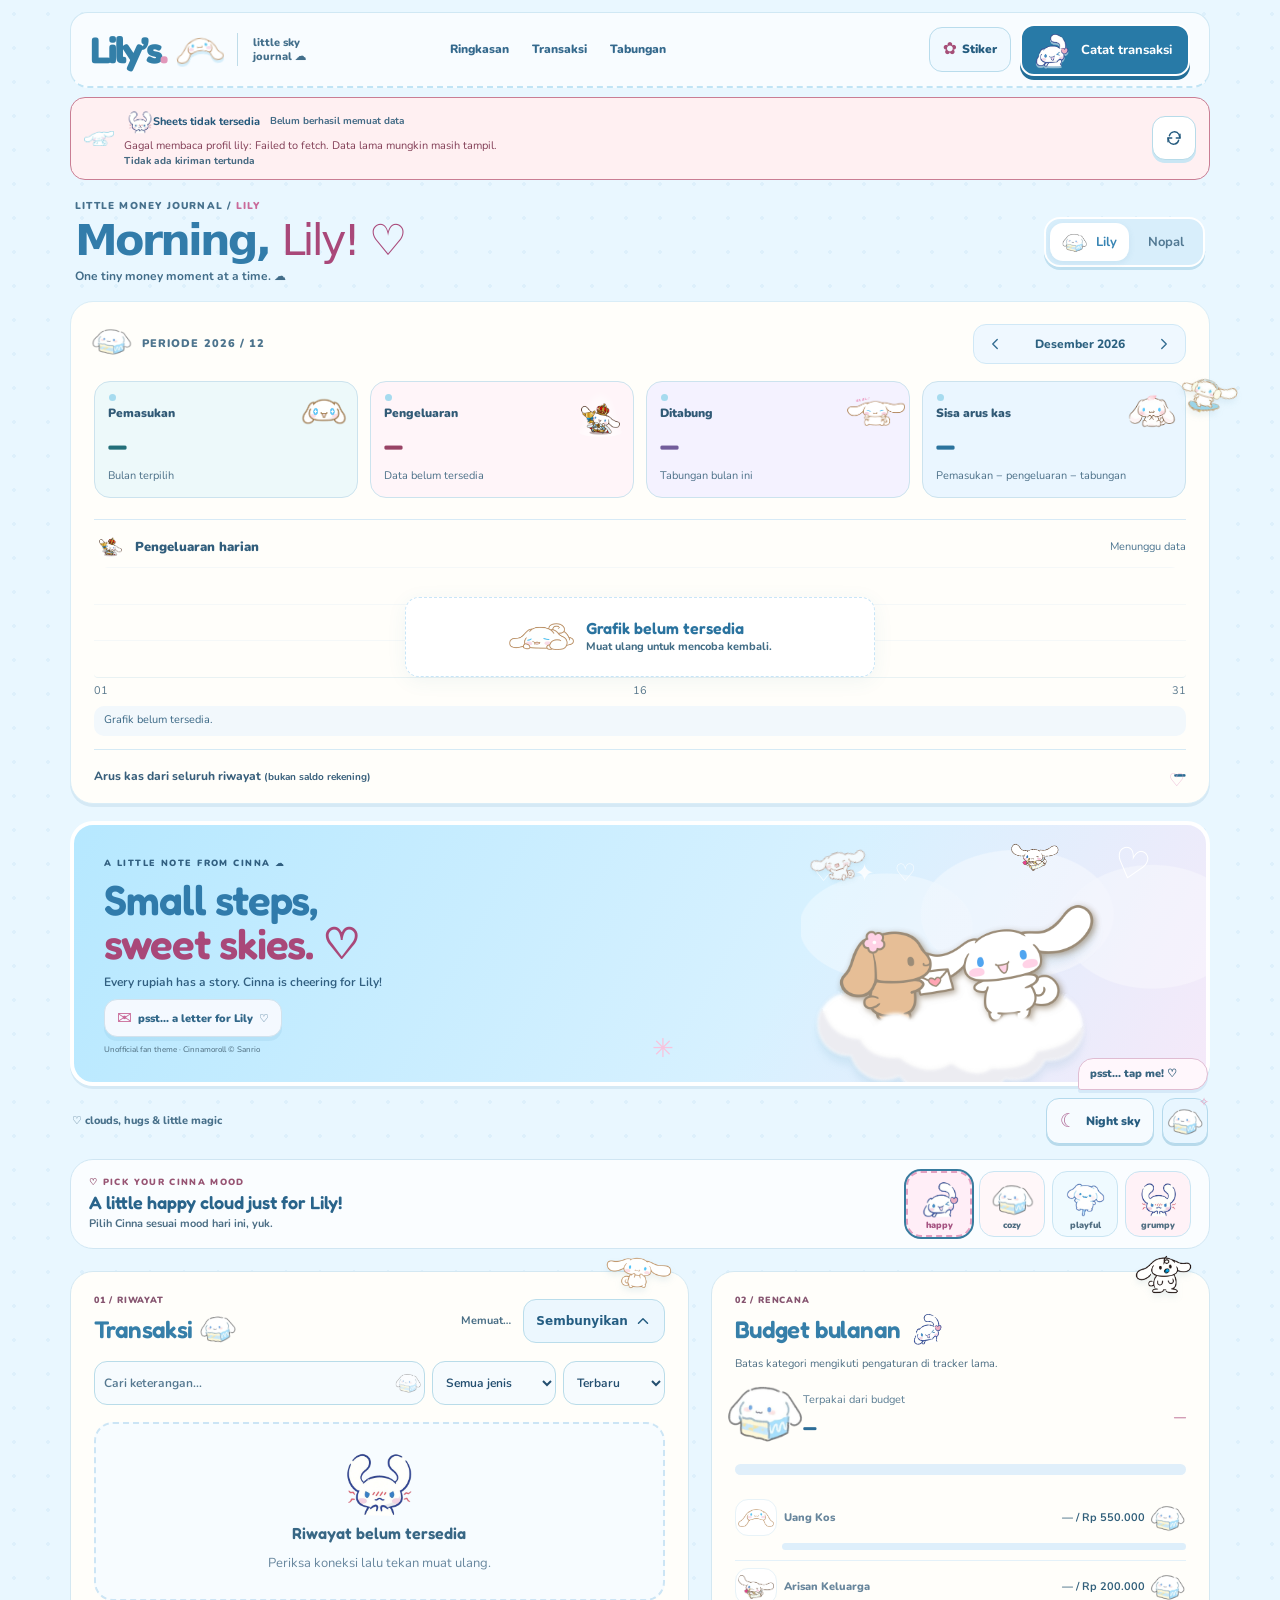
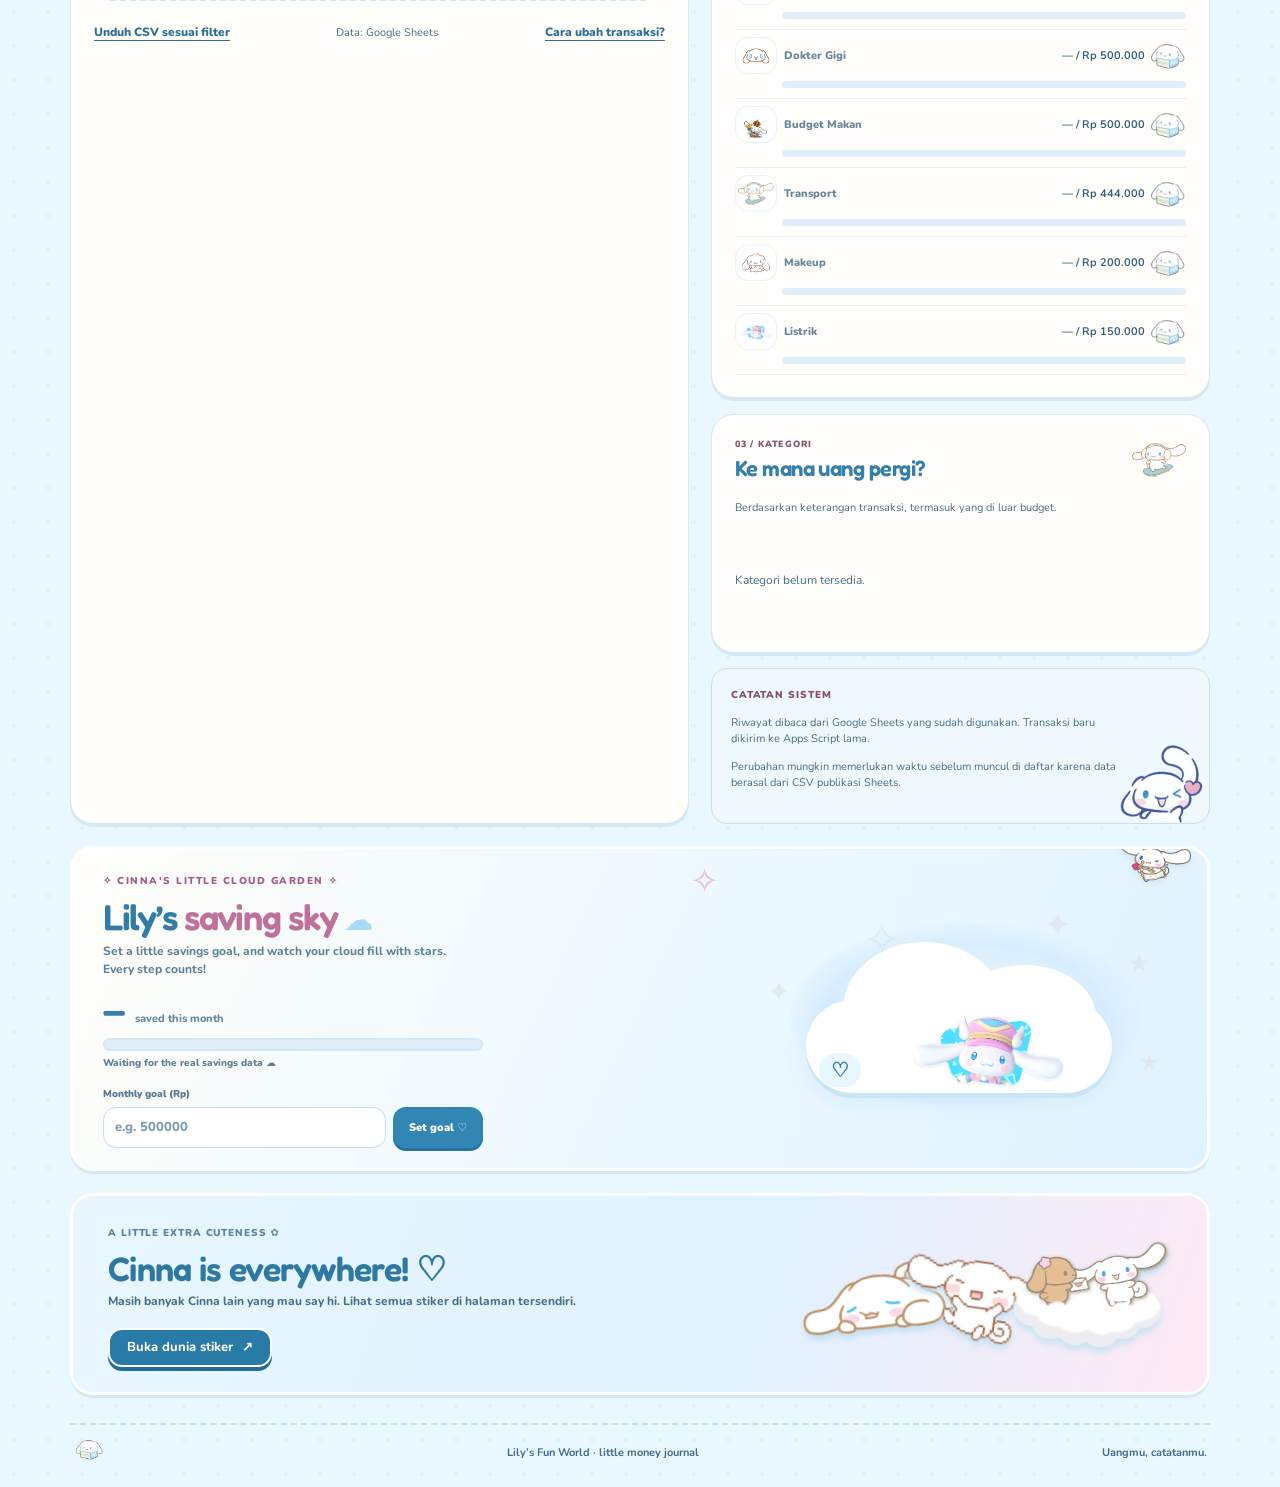
==== index.html @ 2614420a "UPD NOPAL" ====
<!DOCTYPE html>

<html lang="id">
<head>
<meta charset="utf-8"/>
<meta name="viewport" content="width=device-width, initial-scale=1, viewport-fit=cover, interactive-widget=resizes-content">
<meta content="#d7efff" name="theme-color"/>
<meta content="Lily’s Fun World: jurnal uang yang manis, rapi, dan ditemani Cinnamoroll." name="description"/>
<title>Lily’s Fun World ☁ | Money journal</title>
<link href="https://fonts.googleapis.com" rel="preconnect"/>
<link crossorigin="" href="https://fonts.gstatic.com" rel="preconnect"/>
<link href="https://fonts.googleapis.com/css2?family=Fredoka:wght@400;500;600;700&amp;family=Nunito:wght@400;500;600;700;800;900&amp;display=swap" rel="stylesheet"/>
<link href="assets/stickers/hello.webp" id="app-favicon" rel="icon" type="image/webp"/>
<link href="style.css" rel="stylesheet"/><link href="redesign.css" rel="stylesheet"/><link href="polish.css" rel="stylesheet"/><link href="finishing.css" rel="stylesheet"/>
<link rel="stylesheet" href="compact-sheet.css">
<link rel="manifest" href="manifest.webmanifest">
<link rel="apple-touch-icon" sizes="180x180" href="icons/cinna-apple-180.png">
<link rel="stylesheet" href="nopal-midnight.css">
<script defer src="script.js"></script>
<script defer src="experience.js"></script>
<script defer src="nopal-midnight.js"></script>
</head>
<body data-profile="lily">
<a class="skip" href="#main">Lewati ke konten</a>
<div class="shell">
<header class="topbar">
<div aria-label="Lily’s little sky journal" class="brand"><span class="brand-wordmark">Lily’s<span class="brand-dot">.</span></span><img alt="" aria-hidden="true" class="brand-sticker lily-only" height="50" src="assets/stickers/cinna-smile.webp" width="50"/><span class="brand-description">little sky<br/>journal ☁</span></div><nav aria-label="Bagian jurnal" class="desktop-nav"><a href="#main">Ringkasan</a><a href="#history-section">Transaksi</a><a href="#savings-section">Tabungan</a></nav>
<div class="topbar-actions"><a aria-label="Buka dunia stiker" class="sticker-nav lily-extra" href="stickers.html"><span aria-hidden="true">✿</span><span>Stiker</span></a>


<button aria-label="Tambah transaksi baru" class="action primary desktop-add cinna-desktop-add" id="new-entry-top" type="button"><img class="entry-cta-sticker lily-only" alt="" aria-hidden="true" height="48" width="52" src="assets/stickers/cheer.webp"/><svg aria-hidden="true" viewbox="0 0 24 24"><path d="M12 5v14M5 12h14"></path></svg><span>Catat transaksi</span></button>
</div>
</header><div aria-live="polite" class="sync-detail" id="sync-detail" role="status"><img alt="" aria-hidden="true" class="lily-only" height="33" src="assets/stickers/cinna-blue-hug.webp" width="33"/><div class="sync-main"><div class="sync-head"><div aria-label="Status sinkronisasi Google Sheets" aria-live="polite" class="sync-status" id="sync-status" role="status" title="Status Google Sheets untuk profil aktif"><span class="sync-dot"></span><img alt="" aria-hidden="true" class="lily-only sync-puppy" height="30" src="assets/stickers/bouncy.webp" width="35"/><span id="sync-label">Memuat data</span></div><span id="sync-last">Belum diperbarui</span></div><span id="sync-detail-text">Memuat sumber Google Sheets…</span><span id="sync-pending">Tidak ada kiriman tertunda</span></div><button class="pending-review" hidden="" id="pending-review" title="Tandai kiriman yang sudah kamu cek sendiri" type="button">Sudah dicek</button><button aria-label="Perbarui data Google Sheets" class="icon-btn" id="refresh-btn" title="Perbarui data dari Google Sheets" type="button">
<svg aria-hidden="true" viewbox="0 0 24 24"><path d="M20 7v5h-5M4 17v-5h5"></path><path d="M5.8 9A7 7 0 0 1 18.5 7L20 12M4 12l1.5 5A7 7 0 0 0 18.2 15"></path></svg>
</button></div>
<main id="main">
<div class="intro">
<div>
<div class="eyebrow" id="intro-eyebrow">BUKU KEUANGAN / <span id="person-heading">LILY</span></div>
<h1 id="intro-title">Hello, <em>Lily!</em></h1>
<p class="intro-desc" id="intro-description">A little cloud for every money moment.</p>
</div>
<div aria-label="Pilih profil keuangan" class="profile-switch" role="group">
<button aria-pressed="true" class="profile active" data-profile="lily" type="button"><img alt="" height="28" src="assets/stickers/hello.webp" width="39"/><span>Lily</span></button>
<button aria-pressed="false" class="profile" data-profile="nopal" type="button">Nopal</button>
</div>
</div><section aria-label="Ringkasan bulanan" class="overview"><img alt="" aria-hidden="true" class="decor-cinna lily-only" decoding="async" height="88" loading="lazy" src="assets/stickers/cinna-skateboard.webp" width="88"/>
<div class="overview-header">
<div class="label"><img alt="" aria-hidden="true" class="lily-only period-sticker" height="34" src="assets/stickers/hello.webp" width="41"/> PERIODE <span id="period-code"></span></div>
<div aria-label="Pilih bulan" class="months" role="group">
<button aria-label="Bulan sebelumnya" id="prev-month" type="button"><svg viewbox="0 0 24 24"><path d="m15 18-6-6 6-6"></path></svg></button>
<span id="month-label">November 2026</span>
<button aria-label="Bulan berikutnya" id="next-month" type="button"><svg viewbox="0 0 24 24"><path d="m9 18 6-6-6-6"></path></svg></button>
</div>
</div>
<div class="headline-grid">
<div class="metric-card metric-income"><img alt="" aria-hidden="true" class="metric-art lily-only" height="72" src="assets/stickers/cinna-giggle.webp" width="72"/><span class="metric-label">Pemasukan</span><strong class="metric-amount positive" id="monthly-income">—</strong><span class="metric-sub">Bulan terpilih</span></div>
<div class="metric-card metric-expense"><img alt="" aria-hidden="true" class="metric-art lily-only" height="72" src="assets/stickers/cinna-royal.webp" width="72"/><span class="metric-label">Pengeluaran</span><strong class="metric-amount" id="total-expenses">—</strong><span class="metric-sub" id="expense-count">Memuat data…</span></div>
<div class="metric-card metric-savings"><img alt="" aria-hidden="true" class="metric-art lily-only" height="72" src="assets/stickers/cinna-tiny-hug.webp" width="72"/><span class="metric-label">Ditabung</span><strong class="metric-amount savings" id="monthly-savings">—</strong><span class="metric-sub">Tabungan bulan ini</span></div>
<div class="metric-card metric-cash"><img alt="" aria-hidden="true" class="metric-art lily-only" height="72" src="assets/stickers/cinna-shy.webp" width="72"/><span class="metric-label">Sisa arus kas</span><strong class="metric-amount" id="monthly-net">—</strong><span class="metric-sub">Pemasukan − pengeluaran − tabungan</span></div>
</div>
<div class="chart-head"><span><img alt="" aria-hidden="true" class="lily-only inline-puppy" height="30" src="assets/stickers/cinna-royal.webp" width="37"/>Pengeluaran harian</span><span id="chart-caption">Memuat pengeluaran…</span></div>
<div aria-label="Grafik pengeluaran harian. Gunakan panah kiri dan kanan untuk membaca setiap hari." class="chart-wrap" id="chart" role="group" tabindex="0"></div><div class="chart-empty" hidden="" id="chart-empty"><img alt="" loading="lazy" src="assets/stickers/cinna-snooze.webp"/><div><strong>Belum ada pengeluaran ☁</strong><span>Grafik akan muncul setelah ada pengeluaran di bulan ini.</span></div></div>
<div class="chart-foot"><span id="chart-first">01</span><span id="chart-middle">15</span><span id="chart-last">30</span></div><p aria-live="polite" class="chart-selected" id="chart-selected">Ketuk batang atau gunakan tombol panah untuk melihat nominal per hari.</p><div class="overview-bottom"><span>Arus kas dari seluruh riwayat <small>(bukan saldo rekening)</small></span><strong id="overall-net">—</strong></div>
</section>
<section aria-label="Tema langit Cinnamoroll untuk Lily" class="lily-banner"><img alt="" aria-hidden="true" class="banner-corner-art" height="70" loading="lazy" src="assets/stickers/cinna-cupid.webp" width="70"/>
<div class="lily-banner-copy">
<span class="lily-banner-kicker">A LITTLE NOTE FROM CINNA ☁</span>
<h2>Small steps,<br/><em>sweet skies. ♡</em></h2>
<p>Every rupiah has a story. Cinna is cheering for Lily!</p>
<button aria-haspopup="dialog" class="cinna-mail" id="open-letter" type="button"><span aria-hidden="true">✉</span> psst… a letter for Lily <span aria-hidden="true">♡</span></button>
<span class="lily-art-credit">Unofficial fan theme · Cinnamoroll © Sanrio</span>
</div>
<span aria-hidden="true" class="hero-heart hero-heart-one">♡</span>
<span aria-hidden="true" class="hero-heart hero-heart-two">✳</span>
<img alt="" aria-hidden="true" class="hero-cheer" height="120" src="assets/stickers/cinna-pixel.webp" width="120"/>
<img alt="Ilustrasi Cinnamoroll, anak anjing putih bertelinga panjang dengan mata biru dan pipi merah muda" class="lily-banner-art" height="265" src="assets/stickers/cinna-cloud-friends.webp" width="380"/>
</section>
<div aria-label="Langit Lily" class="lily-extra sky-toolbar">
<span>♡ clouds, hugs &amp; little magic</span>

<div class="magic-tools"><button aria-label="Ganti ke langit malam" aria-pressed="false" class="sky-toggle" id="sky-toggle" type="button"><span aria-hidden="true" id="sky-icon">☾</span><span id="sky-label">Night sky</span></button><div class="lily-companion" id="lily-companion"><div class="companion-menu" hidden="" id="companion-menu"><span class="companion-menu-title">Cinna’s tiny magic ♡</span><button id="companion-add" type="button">✎ Catat transaksi ♡</button><button id="companion-hug" type="button">♡ A little hug</button><button id="companion-letter" type="button">✉ Dear Lily...</button><button id="companion-sky" type="button">☾ Ganti langit</button><a href="stickers.html">✿ Dunia stiker</a></div>
<div aria-live="polite" class="companion-bubble" id="companion-bubble" role="status">psst… tap me! ♡</div>
<button aria-controls="companion-menu" aria-expanded="false" aria-label="Buka menu Cinna" class="companion-button" id="companion-button" type="button"><img alt="" aria-hidden="true" height="98" id="companion-image" src="assets/stickers/hello.webp" width="98"/><span aria-hidden="true" class="companion-sparkle">✧</span></button>
</div></div></div>
<section aria-label="Pilih suasana Cinnamoroll" class="lily-extra mood-board">
<div class="mood-copy">
<span class="mood-small">♡ PICK YOUR CINNA MOOD</span>
<strong id="mood-message">A little happy cloud just for Lily!</strong>
<span id="mood-subline">Pilih Cinna sesuai mood hari ini, yuk.</span>
</div>
<div aria-label="Pilih mood hari ini" class="mood-choices" role="group">
<button aria-pressed="true" class="mood-choice is-selected" data-mood="happy" title="Happy" type="button"><img alt="Cinna happy" height="76" src="assets/stickers/cheer.webp" width="76"/><span>happy</span></button>
<button aria-pressed="false" class="mood-choice" data-mood="cozy" title="Cozy" type="button"><img alt="Cinna cozy" height="76" src="assets/stickers/hello.webp" width="76"/><span>cozy</span></button>
<button aria-pressed="false" class="mood-choice" data-mood="bouncy" title="Playful" type="button"><img alt="Cinna playful" height="76" src="assets/stickers/bouncy.webp" width="76"/><span>playful</span></button>
<button aria-pressed="false" class="mood-choice" data-mood="grumpy" title="Grumpy" type="button"><img alt="Cinna grumpy" height="76" src="assets/stickers/grumpy.webp" width="76"/><span>grumpy</span></button>
</div>
</section>
<div class="content-grid">
<section aria-labelledby="history-title" class="activity" id="history-section"><img alt="" aria-hidden="true" class="decor-cinna lily-only" decoding="async" height="88" loading="lazy" src="assets/stickers/cinna-bashful.webp" width="88"/>
<div class="section-top history-heading">
<div><div class="eyebrow">01 / RIWAYAT</div><h2 id="history-title">Transaksi <img alt="" aria-hidden="true" class="lily-only heading-puppy" height="44" src="assets/stickers/hello.webp" width="54"/></h2></div>
<div class="history-actions"><span class="section-hint" id="transaction-total"></span><button aria-controls="history-content" aria-expanded="true" aria-label="Sembunyikan riwayat transaksi" class="history-toggle" id="history-toggle" type="button"><span id="history-toggle-label">Sembunyikan</span><svg aria-hidden="true" height="16" viewbox="0 0 24 24" width="16"><path d="m6 15 6-6 6 6"></path></svg></button></div>
</div>
<div class="history-content" id="history-content">
<div class="filters">
<label><span class="sr">Cari transaksi</span><input autocomplete="off" id="search" placeholder="Cari keterangan..." type="search"/></label>
<label><span class="sr">Jenis transaksi</span><select id="type-filter"><option value="all">Semua jenis</option><option value="Pengeluaran">Pengeluaran</option><option value="Pemasukan">Pemasukan</option><option value="Tabungan">Tabungan</option></select></label>
<label><span class="sr">Urutan transaksi</span><select id="sort-filter"><option value="newest">Terbaru</option><option value="oldest">Terlama</option><option value="largest">Nominal terbesar</option></select></label></div>
<div aria-busy="true" aria-live="polite" class="history" id="history"><div class="blank">Memuat riwayat transaksi…</div></div>
<div class="section-footer"><button class="underlined" id="export-btn" type="button">Unduh CSV sesuai filter</button><span>Data: Google Sheets</span><button class="underlined edit-help" id="edit-help" type="button">Cara ubah transaksi?</button></div>
</div>
</section>
<aside class="right-column">
<section aria-labelledby="budget-title" class="budget-section" id="budget-section"><img alt="" aria-hidden="true" class="decor-cinna lily-only" decoding="async" height="88" loading="lazy" src="assets/stickers/cinna-classic.webp" width="88"/>
<div class="section-top"><div><div class="eyebrow">02 / RENCANA</div><h2 id="budget-title">Budget bulanan <img alt="" aria-hidden="true" class="lily-only heading-puppy" height="44" src="assets/stickers/cheer.webp" width="54"/></h2></div></div>
<p class="quiet">Batas kategori mengikuti pengaturan di tracker lama.</p>
<div class="budget-total"><img alt="" aria-hidden="true" class="lily-only budget-mood" height="68" id="budget-mood" src="assets/stickers/hello.webp" width="79"/><div><span>Terpakai dari budget</span><strong id="budget-used">Rp 0</strong></div><span id="budget-pct">0%</span></div>
<div class="progress"><span id="budget-progress"></span></div>
<div class="budget-list" id="budgets"></div>
</section><section aria-labelledby="category-title" class="category-section"><div class="section-top"><div><div class="eyebrow">03 / KATEGORI</div><h2 id="category-title">Ke mana uang pergi?</h2></div><img alt="" aria-hidden="true" class="section-cinna lily-only" height="64" src="assets/stickers/cinna-skateboard.webp" width="64"/></div><p class="quiet">Berdasarkan keterangan transaksi, termasuk yang di luar budget.</p><div aria-live="polite" class="category-list" id="categories"></div></section>
<section class="note-panel"><img alt="" aria-hidden="true" class="lily-only note-puppy" height="70" src="assets/stickers/cheer.webp" width="86"/>
<div class="eyebrow">CATATAN SISTEM</div>
<p>Riwayat dibaca dari Google Sheets yang sudah digunakan. Transaksi baru dikirim ke Apps Script lama.</p>
<p id="connection-note">Perubahan mungkin memerlukan waktu sebelum muncul di daftar karena data berasal dari CSV publikasi Sheets.</p>
</section>
</aside>
</div><section aria-labelledby="dream-heading" class="lily-extra dream-garden" id="savings-section"><img alt="" aria-hidden="true" class="decor-cinna lily-only" decoding="async" height="88" loading="lazy" src="assets/stickers/cinna-cupid.webp" width="88"/>
<div class="dream-info">
<span class="dream-kicker">✧ CINNA'S LITTLE CLOUD GARDEN ✧</span>
<h2 id="dream-heading">Lily’s <em>saving sky</em> <span aria-hidden="true">☁</span></h2>
<p class="dream-description">Set a little savings goal, and watch your cloud fill with stars. Every step counts!</p>
<div class="dream-amount-row"><strong id="dream-current">Rp 0</strong><span>saved this month</span></div>
<div aria-label="Kemajuan target tabungan bulanan" aria-valuemax="100" aria-valuemin="0" aria-valuenow="0" class="dream-progress" id="dream-progress" role="progressbar"><span id="dream-progress-fill"></span></div>
<div class="dream-progress-note" id="dream-status">Pick a goal to start growing your sky ♡</div>
<form class="dream-goal-form" id="dream-form">
<label for="dream-goal">Monthly goal (Rp)</label>
<div class="dream-form-controls"><input id="dream-goal" inputmode="numeric" min="1" placeholder="e.g. 500000" required="" step="1" type="number"/><button type="submit">Set goal <span aria-hidden="true">♡</span></button></div>
</form>
</div>
<div aria-label="Five stars bloom as your monthly savings approach the goal" class="dream-art" id="dream-art" role="img">
<span aria-hidden="true" class="garden-star star-1">✦</span><span aria-hidden="true" class="garden-star star-2">✧</span><span aria-hidden="true" class="garden-star star-3">★</span><span aria-hidden="true" class="garden-star star-4">✦</span><span aria-hidden="true" class="garden-star star-5">★</span>
<span aria-hidden="true" class="garden-halo"></span>
<div aria-hidden="true" class="garden-cloud">☁</div>
<img alt="" aria-hidden="true" class="garden-cinna" height="142" src="assets/stickers/cinna-colorful.webp" width="160"/>
<span class="garden-percent" id="dream-percent">♡</span>
</div>
</section>
<section aria-labelledby="sticker-preview-title" class="sticker-preview lily-extra"><div><span class="eyebrow">A LITTLE EXTRA CUTENESS ✿</span><h2 id="sticker-preview-title">Cinna is everywhere! ♡</h2><p>Masih banyak Cinna lain yang mau say hi. Lihat semua stiker di halaman tersendiri.</p><a class="action primary preview-link" href="stickers.html">Buka dunia stiker <span aria-hidden="true">↗</span></a></div><div aria-hidden="true" class="preview-art"><img alt="" height="130" loading="lazy" src="assets/stickers/cinna-snooze.webp" width="130"/><img alt="" height="125" loading="lazy" src="assets/stickers/cinna-pixel.webp" width="125"/><img alt="" height="140" loading="lazy" src="assets/stickers/cinna-cloud-friends.webp" width="140"/></div></section></main>
<footer><span id="theme-footer">Lily’s Fun World · a little money journal</span><span>Uangmu, catatanmu.</span></footer>
</div>

<dialog aria-labelledby="entry-title" id="entry-dialog">
<form class="dialog-body" id="entry-form">
<div class="dialog-header"><img alt="" aria-hidden="true" class="lily-only dialog-puppy" height="72" src="assets/stickers/hello.webp" width="87"/><div><div class="eyebrow">TRANSAKSI BARU</div><h2 id="entry-title">Catat uangmu</h2></div><button aria-label="Tutup" class="icon-btn" id="close-dialog" type="button"><svg viewbox="0 0 24 24"><path d="M18 6 6 18M6 6l12 12"></path></svg></button></div>
<label class="form-field"><span>Jenis</span><select id="entry-type" name="type" required=""><option value="Pengeluaran">Pengeluaran</option><option value="Pemasukan">Pemasukan</option><option value="Tabungan">Tabungan</option></select></label>
<label class="form-field"><span>Nominal (Rp)</span><div class="amount-control"><b>Rp</b><input id="entry-amount" inputmode="numeric" min="1" name="amount" placeholder="0" required="" step="1" type="number"/></div></label>
<div aria-label="Ide cepat untuk keterangan" class="lily-extra note-ideas"><span>Little shortcuts <span aria-hidden="true">✿</span></span><div aria-label="Isi keterangan dengan kategori" class="idea-chips" role="group"><button data-note="Makan" type="button">🍰 Makan</button><button data-note="Transport" type="button">🚌 Transport</button><button data-note="Skincare" type="button">🧴 Skincare</button><button data-note="Listrik" type="button">⚡ Listrik</button><button data-note="Arisan" type="button">🎀 Arisan</button></div></div>
<label class="form-field"><span>Keterangan</span><input autocomplete="off" id="entry-note" maxlength="180" name="note" placeholder="Mis. makan siang"/></label>
<p class="lily-extra save-helper" id="save-helper">Cinna is cheering for your little money moments! ♡</p>
<label class="form-field"><span>Tanggal transaksi</span><input id="entry-date" name="date" required="" type="date"/></label>
<div class="dialog-bottom"><button class="action secondary" id="cancel-dialog" type="button">Batal</button><button class="action primary" id="submit-entry" type="submit">Kirim ke Sheets</button></div>
<p class="form-disclaimer">Backend lama tidak mengonfirmasi hasil kirim. Periksa riwayat/Sheet sebelum mengirim ulang agar tidak membuat duplikat.</p>
</form>
</dialog>
<dialog aria-labelledby="sticker-dialog-title" class="sticker-dialog" id="sticker-dialog">
<div class="sticker-dialog-inner">
<button aria-label="Tutup stiker" class="sticker-close" id="sticker-dialog-close" type="button">×</button>
<img alt="" id="sticker-dialog-image" src="assets/stickers/cinna-tiny-hug.webp"/>
<strong id="sticker-dialog-title">hug attack</strong>
<span>♡ from Lily’s Cinna sticker book ♡</span>
</div>
</dialog>
<dialog aria-labelledby="letter-title" class="letter-dialog" id="letter-dialog">
<div class="letter-paper">
<button aria-label="Close letter" class="letter-close" id="letter-close" type="button">×</button>
<img alt="Cinnamoroll carrying a little heart" height="145" src="assets/stickers/cinna-cupid.webp" width="165"/>
<span class="letter-overline">A LITTLE NOTE FROM CINNA ♡</span>
<h2 id="letter-title">Dear Lily,</h2>
<p>Some days are sunshine, some days are clouds. But every tiny step you take matters, even the ones nobody else sees.</p>
<p>Be gentle with yourself, celebrate your little wins, and don't forget to smile at the sky. You're doing lovely. ♡</p>
<span class="letter-signature">love &amp; fluffy hugs,<br/><strong>Cinna ☁</strong></span>
</div>
</dialog>

<div aria-hidden="true" class="cinna-particles" id="cinna-particles"></div>
<div aria-live="polite" class="toast" hidden="" id="toast" role="status"></div>
<dialog aria-labelledby="edit-info-title" class="info-dialog" id="edit-info-dialog"><div class="info-dialog-inner"><button aria-label="Tutup" class="icon-btn" id="edit-info-close" type="button">×</button><img alt="" height="84" src="assets/stickers/cinna-bashful.webp" width="84"/><h2 id="edit-info-title">Mau ubah transaksi? ☁</h2><p>Website ini membaca riwayat dari CSV Google Sheets dan hanya dapat <strong>menambah</strong> transaksi lewat Apps Script yang ada. Mengedit atau menghapus transaksi lama belum didukung oleh backend.</p><p>Ubah langsung di dokumen Google Sheet sumber yang kamu punya akses edit, lalu tekan <strong>Muat ulang</strong> di sini. Jangan mengirim transaksi baru hanya untuk mengganti yang lama.</p><button class="action primary" id="edit-info-done" type="button">Mengerti ♡</button></div></dialog><nav aria-label="Navigasi halaman" class="mobile-dock">
<a aria-current="page" class="dock-link active" data-dock="home" href="#main"><svg aria-hidden="true" viewbox="0 0 24 24"><path d="m3 10 9-7 9 7v10H3z M9 20v-6h6v6"></path></svg><span>Beranda</span></a>
<a class="dock-link" data-dock="history" href="#history-section"><svg aria-hidden="true" viewbox="0 0 24 24"><path d="M6 3h12v18l-3-2-3 2-3-2-3 2z M9 9h6 M9 13h6"></path></svg><span>Riwayat</span></a>
<button aria-label="Tambah transaksi dengan Cinnamoroll" class="mobile-add dock-add" id="new-entry-mobile" type="button"><span class="cinna-add-art lily-only" aria-hidden="true"><img alt="" height="76" width="92" src="assets/stickers/cheer.webp"/></span><svg aria-hidden="true" viewbox="0 0 24 24"><path d="M12 5v14M5 12h14"></path></svg><span class="dock-add-label">Catat</span></button>
<a class="dock-link" data-dock="savings" href="#savings-section"><svg aria-hidden="true" viewbox="0 0 24 24"><path d="M20 9c0 5-8 11-8 11S4 14 4 9a4 4 0 0 1 8-2 4 4 0 0 1 8 2Z"></path></svg><span>Tabungan</span></a></nav></body>
</html>
---- style.css ----
:root{color-scheme:dark;--crust:#11111b;--mantle:#181825;--base:#1e1e2e;--surface0:#313244;--surface1:#45475a;--surface2:#585b70;--overlay:#9399b2;--subtext:#bac2de;--text:#cdd6f4;--green:#a6e3a1;--lavender:#b4befe;--mauve:#cba6f7;--teal:#94e2d5;--peach:#fab387;--red:#f38ba8;--edge:rgba(186,194,222,.15);--body:'Avenir Next','Segoe UI',system-ui,-apple-system,sans-serif;--display:'Iowan Old Style',Baskerville,Georgia,serif}
*{box-sizing:border-box}html{scroll-behavior:smooth}body{margin:0;background:var(--crust);color:var(--text);font:14px/1.55 var(--body);-webkit-font-smoothing:antialiased}button,input,select{font:inherit}button{cursor:pointer}button:disabled{opacity:.48;cursor:not-allowed}svg{width:18px;height:18px;stroke:currentColor;stroke-width:1.8;fill:none;stroke-linecap:round;stroke-linejoin:round}:focus-visible{outline:2px solid var(--green);outline-offset:4px}a{color:inherit}.sr{position:absolute!important;width:1px;height:1px;overflow:hidden;white-space:nowrap;clip:rect(0 0 0 0)}.skip{position:absolute;top:-100px;left:10px;background:var(--green);color:var(--crust);padding:8px;z-index:20}.skip:focus{top:8px}.shell{width:min(1100px,calc(100% - 70px));margin:auto}.topbar{height:89px;display:flex;align-items:center;justify-content:space-between;gap:12px;border-bottom:1px solid var(--edge)}.brand{display:flex;align-items:center;gap:18px}.brand-logo{font:600 38px/1 var(--display);letter-spacing:-.09em}.brand-logo span{color:var(--green)}.brand-description{padding-left:16px;border-left:1px solid var(--surface1);font-size:11px;line-height:1.35;color:var(--overlay)}.topbar-actions{display:flex;align-items:center;gap:12px}.sync-status{display:flex;align-items:center;gap:8px;font-size:11px;color:var(--overlay);white-space:nowrap}.sync-dot{height:6px;width:6px;border-radius:50%;background:var(--peach)}.sync-status.ok .sync-dot{background:var(--green)}.sync-status.problem .sync-dot{background:var(--red)}.icon-btn{height:42px;width:42px;border:1px solid var(--surface1);border-radius:9px;background:transparent;color:var(--text);display:inline-grid;place-items:center}.icon-btn:hover{background:var(--surface0)}.action{min-height:44px;display:inline-flex;align-items:center;justify-content:center;gap:9px;padding:0 17px;font-size:12px;font-weight:750;border-radius:8px;border:1px solid var(--surface1);transition:transform .15s,background .2s}.action:active,.icon-btn:active,.mobile-add:active{transform:scale(.96)}.primary{background:var(--green);border-color:var(--green);color:var(--crust)}.primary:hover{background:#b6f0b0}.secondary{background:var(--surface0);color:var(--text)}.secondary:hover{background:var(--surface1)}.intro{padding:42px 0 29px;display:flex;align-items:end;justify-content:space-between;gap:20px}.eyebrow,.label{color:var(--overlay);text-transform:uppercase;font-size:10px;font-weight:750;letter-spacing:.12em}.eyebrow span{color:var(--lavender)}h1{font:500 clamp(37px,5vw,58px)/1.09 var(--display);letter-spacing:-.062em;margin:9px 0 9px}h1 em{color:var(--lavender);font-weight:400}.intro-desc{margin:0;color:var(--overlay);font-size:13px}.profile-switch{display:flex;border:1px solid var(--surface1);border-radius:10px;background:var(--mantle);padding:4px;gap:3px}.profile{min-width:68px;min-height:37px;border:0;background:transparent;color:var(--subtext);border-radius:7px;font-size:13px;font-weight:700}.profile.active{background:var(--lavender);color:var(--crust)}.profile:hover:not(.active){background:var(--surface0)}.overview{border:1px solid var(--edge);border-radius:15px;background:var(--base);padding:30px 36px 24px}.overview-header{display:flex;justify-content:space-between;align-items:center;gap:12px}.months{display:flex;gap:5px;align-items:center}.months>span{font-size:12px;font-weight:750;min-width:121px;text-align:center}.months button{width:35px;height:35px;display:grid;place-items:center;border:0;border-radius:6px;background:transparent;color:var(--subtext)}.months button:hover{background:var(--surface0)}.headline-grid{display:grid;grid-template-columns:1.4fr 0.7fr;gap:36px;margin-top:32px}.big-stat{min-width:0}.small-label{font-size:12px;color:var(--subtext)}.hero-amount{font-size:clamp(42px,6vw,79px);font-weight:620;letter-spacing:-.08em;line-height:1.23;margin:8px 0 4px;font-variant-numeric:tabular-nums;overflow-wrap:anywhere}.quiet{font-size:11px;color:var(--overlay)}.mini-stats{border-left:1px solid var(--edge);padding-left:31px;display:grid;align-content:space-between;gap:16px}.mini-stats div{display:flex;flex-direction:column;gap:3px}.mini-stats span{font-size:11px;color:var(--overlay)}.mini-stats strong{font-size:19px;font-weight:700;letter-spacing:-.04em;font-variant-numeric:tabular-nums;overflow-wrap:anywhere}.positive{color:var(--green)}.negative{color:var(--red)}.chart-head{display:flex;justify-content:space-between;gap:14px;align-items:baseline;margin-top:39px;padding-top:23px;border-top:1px solid var(--edge)}.chart-head span:first-child{font-size:12px;font-weight:740}.chart-head span:last-child{font-size:11px;color:var(--overlay)}.chart-wrap{height:86px;display:flex;align-items:end;gap:4px;margin-top:18px}.chart-col{flex:1;min-width:0;height:100%;display:flex;align-items:end}.chart-col span{width:100%;min-height:3px;background:var(--surface1);border-radius:3px 3px 0 0;transform-origin:bottom;animation:bar-in .45s both}.chart-col span.peak{background:var(--green)}.chart-col span.active{background:var(--lavender)}.chart-foot{display:flex;justify-content:space-between;color:var(--overlay);font-size:10px;margin-top:5px}.content-grid{display:grid;grid-template-columns:minmax(0,1.45fr) minmax(260px,.82fr);gap:63px;padding-top:53px}.section-top{display:flex;align-items:end;justify-content:space-between;gap:16px;margin-bottom:20px}.section-top h2{font:500 30px/1.1 var(--display);letter-spacing:-.06em;margin:8px 0 0}.section-hint{font-size:11px;color:var(--overlay)}.filters{display:grid;grid-template-columns:1fr 156px;gap:10px}.filters input,.filters select,.form-field input,.form-field select{min-width:0;width:100%;background:var(--mantle);border:1px solid var(--surface1);border-radius:8px;min-height:44px;padding:0 12px;color:var(--text);font-size:12px}.filters input::placeholder,.form-field input::placeholder{color:var(--overlay);opacity:1}.history{min-height:180px}.date-head{margin-top:22px;padding-bottom:7px;color:var(--overlay);text-transform:uppercase;font-size:10px;letter-spacing:.08em;font-weight:750}.record{display:flex;align-items:center;gap:12px;border-bottom:1px solid var(--edge);padding:12px 2px;animation:fade-in .24s both}.record-icon{height:39px;width:39px;background:var(--surface0);display:grid;place-items:center;color:var(--lavender);font-size:10px;font-weight:800;border-radius:9px;flex:0 0 auto}.record-in .record-icon{color:var(--green)}.record-main{min-width:0;flex:1}.record-main strong{display:block;max-width:100%;font-weight:660;font-size:13px;text-overflow:ellipsis;overflow:hidden;white-space:nowrap}.record-main span{display:block;font-size:11px;color:var(--overlay);margin-top:1px}.record-amount{white-space:nowrap;font-weight:720;font-size:13px;font-variant-numeric:tabular-nums}.record-in .record-amount{color:var(--green)}.blank{padding:35px 16px;border:1px dashed var(--surface2);border-radius:10px;margin-top:17px;color:var(--subtext);font-size:13px}.blank strong{display:block;color:var(--text);font-size:15px;margin-bottom:7px}.section-footer{margin-top:23px;display:flex;justify-content:space-between;gap:14px;align-items:center;font-size:10px;color:var(--overlay)}.underlined{border:0;background:none;padding:6px 0;color:var(--green);text-decoration:underline;text-underline-offset:4px;font-weight:720;font-size:12px}.right-column{min-width:0}.budget-section>.quiet{margin:-7px 0 19px}.budget-total{display:flex;justify-content:space-between;align-items:flex-end;gap:12px}.budget-total div{display:flex;flex-direction:column}.budget-total span{font-size:11px;color:var(--overlay)}.budget-total strong{font-size:21px;letter-spacing:-.04em;margin-top:3px}.budget-total>span{font-size:12px;color:var(--lavender);font-weight:750}.progress{height:6px;background:var(--surface1);border-radius:4px;overflow:hidden;margin:13px 0 9px}.progress span{display:block;width:0;height:100%;background:var(--green);transition:width .5s ease}.progress.over span{background:var(--red)}.budget-list{margin-top:17px}.budget-line{padding:12px 0;border-bottom:1px solid var(--edge)}.budget-line-head{display:flex;align-items:baseline;justify-content:space-between;gap:10px}.budget-line-head span:first-child{font-size:12px;font-weight:670}.budget-line-head span:last-child{font-size:11px;color:var(--subtext);white-space:nowrap}.budget-line-track{height:3px;background:var(--surface0);margin-top:9px}.budget-line-track>span{display:block;background:var(--mauve);height:100%;min-width:0;transition:width .5s ease}.budget-line.over .budget-line-track>span{background:var(--red)}.note-panel{margin-top:35px;border-top:1px solid var(--surface1);padding-top:23px}.note-panel p{color:var(--overlay);font-size:12px;line-height:1.65}.note-panel .eyebrow{color:var(--lavender)}footer{display:flex;justify-content:space-between;gap:12px;margin-top:72px;padding:19px 0 36px;border-top:1px solid var(--edge);font-size:11px;color:var(--overlay)}.mobile-add{display:none}dialog{width:min(450px,calc(100% - 28px));max-height:92dvh;overflow-y:auto;padding:0;background:var(--base);color:var(--text);border:1px solid var(--surface1);border-radius:14px;box-shadow:0 30px 90px rgba(0,0,0,.5);animation:dialog-in .24s ease}dialog::backdrop{background:rgba(9,9,18,.77)}.dialog-body{padding:27px}.dialog-header{display:flex;justify-content:space-between;align-items:center;margin-bottom:24px}.dialog-header h2{font:500 30px var(--display);margin:4px 0 0}.form-field{display:block;margin-bottom:15px}.form-field>span{display:block;color:var(--subtext);font-size:12px;margin-bottom:8px;font-weight:680}.form-field input,.form-field select{min-height:48px;font-size:14px}.amount-control{display:flex;align-items:center;background:var(--mantle);border:1px solid var(--surface1);border-radius:8px}.amount-control b{padding-left:14px;color:var(--overlay)}.amount-control input{border:0;min-width:0;background:transparent;font-size:21px}.dialog-bottom{display:flex;justify-content:flex-end;gap:9px;margin-top:26px}.form-disclaimer{margin:16px 0 0;color:var(--overlay);font-size:11px;line-height:1.6}.toast{position:fixed;bottom:23px;left:50%;transform:translate(-50%,10px);width:max-content;max-width:min(420px,calc(100vw - 32px));padding:11px 17px;color:var(--text);border:1px solid var(--surface2);background:var(--surface0);border-radius:9px;font-size:12px;box-shadow:0 14px 30px rgba(0,0,0,.35);z-index:50;opacity:0;transition:opacity .2s,transform .2s}.toast.show{opacity:1;transform:translate(-50%,0)}
@keyframes bar-in{from{transform:scaleY(.05);opacity:.35}to{transform:scaleY(1);opacity:1}}@keyframes fade-in{from{opacity:0;transform:translateY(5px)}to{opacity:1;transform:none}}@keyframes dialog-in{from{opacity:0;transform:translateY(12px) scale(.98)}to{opacity:1;transform:none}}
@media(max-width:830px){.shell{width:min(720px,calc(100% - 40px))}.content-grid{gap:35px;grid-template-columns:minmax(0,1.15fr) minmax(235px,.8fr)}.overview{padding:26px}.headline-grid{grid-template-columns:1fr .8fr;gap:20px}.mini-stats{padding-left:20px}.hero-amount{font-size:clamp(35px,6vw,61px)}}
@media(max-width:640px){.shell{width:calc(100% - 32px)}.topbar{height:72px}.brand-logo{font-size:34px}.brand-description{font-size:9px;padding-left:11px}.desktop-add{display:none}.topbar-actions{gap:8px}.sync-status{font-size:10px}.intro{align-items:start;flex-direction:column;padding:29px 0 24px;gap:22px}.intro h1{font-size:44px}.profile-switch{width:100%}.profile{flex:1;min-height:40px}.overview{padding:21px 19px}.overview-header{align-items:flex-start;gap:14px}.overview-header .label{padding-top:10px}.headline-grid{display:block;margin-top:27px}.hero-amount{font-size:clamp(40px,9vw,62px)}.mini-stats{border-left:0;border-top:1px solid var(--edge);padding:20px 0 0;margin-top:23px;display:grid;grid-template-columns:1fr 1fr;gap:17px}.mini-stats div:last-child{grid-column:span 2}.mini-stats strong{font-size:17px}.chart-head{margin-top:25px}.chart-head span:last-child{max-width:45%;text-align:right}.content-grid{display:block;padding-top:40px}.right-column{margin-top:42px}.filters{grid-template-columns:1fr 142px}.mobile-add{position:fixed;right:18px;bottom:max(19px,env(safe-area-inset-bottom));display:flex;align-items:center;gap:9px;background:var(--green);color:var(--crust);border:0;border-radius:10px;padding:14px 18px;min-height:52px;box-shadow:0 11px 40px rgba(0,0,0,.48);font-size:13px;font-weight:800;z-index:5}.mobile-add svg{height:20px;width:20px}footer{margin-bottom:60px}}
@media(max-width:380px){.brand-description{display:none}.overview-header{display:block}.overview-header .label{margin-bottom:10px}.months{justify-content:flex-start}.filters{grid-template-columns:1fr}.mini-stats{grid-template-columns:1fr 1fr}.hero-amount{font-size:39px}.record{gap:8px}.record-icon{width:35px;height:35px}.record-amount{font-size:12px}}
@media(prefers-reduced-motion:reduce){*,*::before,*::after{scroll-behavior:auto!important;animation-duration:.01ms!important;transition-duration:.01ms!important}}
.savings,.record-save .record-icon,.record-save .record-amount{color:var(--teal)}
@media(max-width:640px){.mini-stats div:last-child{grid-column:auto}}


/* Lily's full sky-journal identity. Nopal remains Catppuccin Mocha. */
body[data-profile="lily"] {
  color-scheme: light;
  --crust:#e9f7ff;
  --mantle:#f3fbff;
  --base:#fffefa;
  --surface0:#e9f6ff;
  --surface1:#c8e5f5;
  --surface2:#91c3de;
  --overlay:#5c7e94;
  --subtext:#486e86;
  --text:#31516a;
  --green:#4999c7;
  --lavender:#5a9ac5;
  --mauve:#df91b4;
  --teal:#438d8a;
  --peach:#d09756;
  --red:#c75a7e;
  --edge:#cfebf8;
  --body:'Trebuchet MS','Segoe UI',system-ui,sans-serif;
  --display:'Trebuchet MS','Arial Rounded MT Bold',system-ui,sans-serif;
  background:
    radial-gradient(ellipse 65% 24% at 98% 11%,rgba(255,255,255,.82),transparent 76%),
    radial-gradient(ellipse 38% 18% at 0% 39%,rgba(255,255,255,.72),transparent 85%),
    linear-gradient(180deg,#d5efff 0%,#eaf7ff 22%,#f5fbff 59%,#eaf7ff 100%);
  color:var(--text);
  transition:background-color .25s,color .25s;
}
body[data-profile="lily"] :focus-visible{outline-color:#3188b8;outline-width:3px}
body[data-profile="lily"] .skip{background:#397da9;color:#fff}
body[data-profile="lily"] .topbar{
  position:relative;height:93px;margin:0 -24px;padding:0 24px;
  background:rgba(255,255,255,.62);border:1px solid rgba(255,255,255,.82);
  border-radius:0 0 27px 27px;box-shadow:0 9px 26px rgba(85,159,197,.07);
}
body[data-profile="lily"] .brand-logo{color:#3c86b8;font:900 39px/1 var(--body);letter-spacing:-.085em}
body[data-profile="lily"] .brand-logo span{color:#e89dbb}
body[data-profile="lily"] .brand-description{border-left:2px solid #b8dff1;color:#547b94;font-weight:700}
body[data-profile="lily"] .sync-status{color:#577991}
body[data-profile="lily"] .sync-dot{background:#d8a373}
body[data-profile="lily"] .sync-status.ok .sync-dot{background:#55a79b}
body[data-profile="lily"] .sync-status.problem .sync-dot{background:#c65d7f}
body[data-profile="lily"] .icon-btn{color:#3b7b9f;background:#fff;border:1px solid #c2e3f4;border-radius:14px;box-shadow:0 2px 0 #c1e1ef}
body[data-profile="lily"] .icon-btn:hover{background:#eef9ff}
body[data-profile="lily"] .primary{background:#4b9bcc;color:#fff;border-color:#4b9bcc;box-shadow:0 4px 0 #2c779f}
body[data-profile="lily"] .primary:hover{background:#347fae}
body[data-profile="lily"] .secondary{background:#ecf8ff;color:#476f89;border-color:#c9e6f5}
body[data-profile="lily"] .secondary:hover{background:#dff2fd}
body[data-profile="lily"] .action{border-radius:17px;font-weight:800}
body[data-profile="lily"] .intro{padding:38px 1px 26px;gap:16px}
body[data-profile="lily"] .eyebrow,body[data-profile="lily"] .label{color:#5d86a0;font-size:10px;letter-spacing:.09em;font-weight:900}
body[data-profile="lily"] #person-heading{color:#c96a9a}
body[data-profile="lily"] .intro h1{font:900 clamp(38px,5vw,59px)/1.05 var(--display);letter-spacing:-.065em;color:#3d80b0}
body[data-profile="lily"] .intro h1 em{font-style:normal;color:#d476a8}
body[data-profile="lily"] .intro-desc{color:#6386a0;font-size:13px;font-weight:650}
body[data-profile="lily"] .profile-switch{background:#f9fdff;border:2px solid #c4e6f6;border-radius:19px;box-shadow:0 4px 0 #d1ebf7;padding:4px}
body[data-profile="lily"] .profile{min-height:41px;border-radius:13px;display:inline-flex;align-items:center;justify-content:center;gap:2px}
body[data-profile="lily"] .profile[data-profile="lily"]{padding:2px 12px 2px 5px}
body[data-profile="lily"] .profile[data-profile="lily"] img{height:30px;width:40px;object-fit:contain;transition:transform .24s ease}
body[data-profile="lily"] .profile[data-profile="lily"]:hover img{transform:rotate(-6deg)}
body[data-profile="lily"] .profile.active{background:#bde6fb;color:#2d688c}
body[data-profile="lily"] .profile:not(.active){color:#527993}
body[data-profile="lily"] .profile:hover:not(.active){background:#e6f6ff}

/* Cinnamoroll belongs to the entire Lily experience, not just a badge. */
.lily-banner{display:none}
body[data-profile="lily"] .lily-banner{
  position:relative;display:flex;align-items:center;isolation:isolate;overflow:hidden;
  min-height:222px;margin:0 0 22px;padding:35px 38px;
  border:3px solid #fff;border-radius:33px 42px 28px 38px;
  background:linear-gradient(110deg,#bfe9ff 0%,#d5f0ff 56%,#b9e5fa 100%);
  box-shadow:0 8px 0 #c4e4f3,0 20px 40px rgba(90,156,185,.12);
  animation:lily-arrive .5s both;
}
body[data-profile="lily"] .lily-banner::before{
  content:"";position:absolute;z-index:0;right:-35px;top:-44px;width:360px;height:210px;
  background:
    radial-gradient(ellipse 70px 43px at 68px 100px,rgba(255,255,255,.7) 98%,transparent),
    radial-gradient(ellipse 78px 52px at 173px 90px,rgba(255,255,255,.8) 98%,transparent),
    radial-gradient(ellipse 72px 50px at 281px 100px,rgba(255,255,255,.7) 98%,transparent);
  opacity:.76;
}
body[data-profile="lily"] .lily-banner::after{content:"✦   ·   ✧";position:absolute;right:29%;top:23px;color:#fff;font-size:26px;letter-spacing:12px;opacity:.85}
body[data-profile="lily"] .lily-banner-copy{position:relative;z-index:2;max-width:55%}
body[data-profile="lily"] .lily-banner-kicker{display:inline-block;color:#427ba2;font-size:10px;font-weight:900;letter-spacing:.13em}
body[data-profile="lily"] .lily-banner h2{
  margin:12px 0 12px;color:#347eac;font:900 clamp(27px,3.5vw,44px)/1.08 var(--display);letter-spacing:-.055em;
}
body[data-profile="lily"] .lily-banner h2 em{font-style:normal;color:#cf76a2}
body[data-profile="lily"] .lily-banner-copy p{margin:0;max-width:280px;color:#4d7692;font-size:12px;line-height:1.5;font-weight:650}
body[data-profile="lily"] .lily-art-credit{display:block;margin-top:13px;color:#6185a0;font-size:9px;line-height:1.5}
body[data-profile="lily"] .lily-banner-art{
  position:absolute;z-index:1;right:2.5%;bottom:-23px;width:min(45%,400px);height:auto;max-height:255px;
  object-fit:contain;object-position:center bottom;filter:drop-shadow(0 9px 5px rgba(102,162,191,.12));
  pointer-events:none;animation:lily-float-in .7s .12s both;
}

body[data-profile="lily"] .overview{
  background:#fffcfd;border:2px solid #fff;border-radius:28px;box-shadow:0 8px 0 #d4ecf8,0 16px 34px rgba(94,157,184,.085);
  padding:31px 36px 27px;
}
body[data-profile="lily"] .overview-header .label{color:#5885a1}
body[data-profile="lily"] .months{background:#f0faff;border:1px solid #cbe7f5;border-radius:17px;padding:3px}
body[data-profile="lily"] .months>span{font-weight:800;color:#3e7295}
body[data-profile="lily"] .months button{width:37px;height:37px;border-radius:13px;color:#4b86ab}
body[data-profile="lily"] .months button:hover{background:#dceffd}
body[data-profile="lily"] .small-label{color:#6687a1;font-size:12px;font-weight:750}
body[data-profile="lily"] .hero-amount{color:#377ca8;font-size:clamp(42px,5.8vw,76px);font-weight:900;letter-spacing:-.065em}
body[data-profile="lily"] .quiet{color:#66859c;font-size:11px}
body[data-profile="lily"] .mini-stats{border-color:#d9edf9}
body[data-profile="lily"] .mini-stats span{color:#62849d;font-weight:650}
body[data-profile="lily"] .mini-stats strong{color:#3b6e92;font-weight:850}
body[data-profile="lily"] .mini-stats strong.positive{color:#267f78}
body[data-profile="lily"] .mini-stats strong.savings{color:#b45d89}
body[data-profile="lily"] .mini-stats strong.negative{color:#c45772}
body[data-profile="lily"] .chart-head{border-color:#deedf5;color:#4b7490}
body[data-profile="lily"] .chart-head span:first-child{font-weight:850}
body[data-profile="lily"] .chart-head span:last-child{color:#6d8aa0}
body[data-profile="lily"] .chart-wrap{height:94px;gap:5px}
body[data-profile="lily"] .chart-col span{border-radius:9px 9px 3px 3px;background:#c9e9f8;transition:background-color .18s}
body[data-profile="lily"] .chart-col span.peak{background:#e9a4c4}
body[data-profile="lily"] .chart-col span.active{background:#64b0d9}
body[data-profile="lily"] .chart-foot{color:#7793a8}
body[data-profile="lily"] .content-grid{gap:26px;padding-top:32px;grid-template-columns:minmax(0,1.35fr) minmax(270px,.85fr)}
body[data-profile="lily"] .activity,body[data-profile="lily"] .budget-section{
  background:rgba(255,255,255,.89);border:2px solid #fff;border-radius:27px;padding:26px;
  box-shadow:0 7px 0 #dceef8,0 14px 28px rgba(93,151,183,.08);
}
body[data-profile="lily"] .section-top h2{font:900 27px/1.1 var(--display);color:#3679a4;letter-spacing:-.04em}
body[data-profile="lily"] .section-hint{color:#6d8ba1;font-weight:700}
body[data-profile="lily"] .filters{gap:9px}
body[data-profile="lily"] .filters input,body[data-profile="lily"] .filters select,
body[data-profile="lily"] .form-field input,body[data-profile="lily"] .form-field select{
  background:#f2faff;border:1px solid #bfdff1;color:#365f7e;border-radius:14px;font-weight:650;
}
body[data-profile="lily"] .filters input::placeholder,body[data-profile="lily"] .form-field input::placeholder{color:#718ea2}
body[data-profile="lily"] .filters input:focus,body[data-profile="lily"] .form-field input:focus{background:#fff}
body[data-profile="lily"] .date-head{color:#6084a0;font-weight:850}
body[data-profile="lily"] .record{border-bottom-color:#deeff9;padding:14px 1px}
body[data-profile="lily"] .record-icon{border-radius:14px;color:#488db8;background:#e8f6ff}
body[data-profile="lily"] .record-in .record-icon{color:#388d80;background:#e8f9f3}
body[data-profile="lily"] .record-save .record-icon{color:#ba6990;background:#fff0f6}
body[data-profile="lily"] .record-main strong{color:#375d7b}
body[data-profile="lily"] .record-main span{color:#7a93a5}
body[data-profile="lily"] .record-amount{color:#4b6f89}
body[data-profile="lily"] .record-in .record-amount{color:#2c827a}
body[data-profile="lily"] .record-save .record-amount{color:#b9628a}
body[data-profile="lily"] .blank{border:2px dashed #cce5f5;border-radius:19px;background:#f7fcff;color:#68879e}
body[data-profile="lily"] .blank strong{color:#386785}
body[data-profile="lily"] .section-footer{color:#7593a8}
body[data-profile="lily"] .underlined{color:#3c86b6;font-weight:850}
body[data-profile="lily"] .budget-total strong{color:#376e94}
body[data-profile="lily"] .budget-total>span{color:#c0769a}
body[data-profile="lily"] .progress{height:9px;border-radius:9px;background:#d9ecf8;overflow:hidden}
body[data-profile="lily"] .progress span{background:#7dbedc;border-radius:9px}
body[data-profile="lily"] .progress.over span{background:#ce7b9b}
body[data-profile="lily"] .budget-line{border-bottom-color:#e4f1f9}
body[data-profile="lily"] .budget-line-head span:first-child{color:#416f8c}
body[data-profile="lily"] .budget-line-head span:last-child{color:#68869c}
body[data-profile="lily"] .budget-line-track{height:5px;background:#e2f1f9;border-radius:5px;overflow:hidden}
body[data-profile="lily"] .budget-line-track>span{background:#a5d6ee;border-radius:5px}
body[data-profile="lily"] .budget-line.over .budget-line-track>span{background:#d47fa3}
body[data-profile="lily"] .note-panel{
  background:#e5f5ff;border:1px solid #cbebfa;border-radius:23px;padding:23px;margin-top:22px;
}
body[data-profile="lily"] .note-panel .eyebrow{color:#387fa8}
body[data-profile="lily"] .note-panel p{color:#567c94}
body[data-profile="lily"] footer{border-color:#bcdff1;color:#678ba2;font-weight:700}
body[data-profile="lily"] .mobile-add{
  border:2px solid #fff;background:#4b9dcc;color:#fff;border-radius:20px;
  box-shadow:0 5px 0 #347da6,0 12px 26px rgba(60,129,167,.25);
}
body[data-profile="lily"] dialog{background:#fffefa;color:#31516a;border:3px solid #d2ebfa;border-radius:27px;box-shadow:0 25px 70px rgba(38,98,136,.32)}
body[data-profile="lily"] dialog::backdrop{background:rgba(42,92,128,.45)}
body[data-profile="lily"] .dialog-header h2{color:#387ba8;font:900 28px var(--display)}
body[data-profile="lily"] .form-field>span{color:#517992;font-weight:750}
body[data-profile="lily"] .amount-control{border:1px solid #c5e3f3;background:#f2faff;border-radius:15px}
body[data-profile="lily"] .amount-control b{color:#6085a0}
body[data-profile="lily"] .amount-control input{border:0;background:transparent}
body[data-profile="lily"] .form-disclaimer{color:#67879d}
body[data-profile="lily"] .toast{background:#fffefa;color:#376684;border-color:#acd3e8;border-radius:15px;box-shadow:0 9px 23px rgba(51,108,141,.23)}
@keyframes lily-arrive{from{opacity:0;transform:translateY(8px)}to{opacity:1;transform:none}}
@keyframes lily-float-in{from{opacity:0;transform:translateY(15px) rotate(3deg)}to{opacity:1;transform:none}}
@media(max-width:830px){
  body[data-profile="lily"] .content-grid{grid-template-columns:minmax(0,1.1fr) minmax(230px,.9fr);gap:18px}
  body[data-profile="lily"] .activity,body[data-profile="lily"] .budget-section{padding:21px}
  body[data-profile="lily"] .overview{padding:28px}
}
@media(max-width:640px){
  body[data-profile="lily"] .shell{width:calc(100% - 28px)}
  body[data-profile="lily"] .topbar{height:77px;margin:0 -10px;padding:0 13px;border-radius:0 0 23px 23px}
  body[data-profile="lily"] .brand-logo{font-size:34px}
  body[data-profile="lily"] .brand-description{font-size:9px}
  body[data-profile="lily"] .intro{padding:24px 4px 20px;gap:19px}
  body[data-profile="lily"] .intro h1{font-size:clamp(37px,11vw,48px);margin:8px 0}
  body[data-profile="lily"] .intro-desc{font-size:12px}
  body[data-profile="lily"] .profile-switch{width:100%;padding:4px;border-radius:18px}
  body[data-profile="lily"] .lily-banner{min-height:200px;margin-bottom:19px;padding:24px 22px;border-radius:27px 33px 26px 32px}
  body[data-profile="lily"] .lily-banner-copy{max-width:63%}
  body[data-profile="lily"] .lily-banner h2{font-size:clamp(25px,6.6vw,33px);line-height:1.1;margin:10px 0}
  body[data-profile="lily"] .lily-banner-copy p{max-width:182px;font-size:11px}
  body[data-profile="lily"] .lily-art-credit{font-size:8px;max-width:185px}
  body[data-profile="lily"] .lily-banner-art{width:clamp(210px,62%,285px);max-height:200px;right:-34px;bottom:-18px}
  body[data-profile="lily"] .lily-banner::after{right:17%;top:15px;font-size:17px}
  body[data-profile="lily"] .overview{padding:25px 20px 24px;border-radius:25px}
  body[data-profile="lily"] .headline-grid{margin-top:23px}
  body[data-profile="lily"] .hero-amount{font-size:clamp(35px,10vw,57px)}
  body[data-profile="lily"] .mini-stats{border-top-color:#d6eaf6;margin-top:22px;padding-top:19px;gap:16px}
  body[data-profile="lily"] .mini-stats div:last-child{grid-column:auto}
  body[data-profile="lily"] .chart-head{margin-top:26px;padding-top:17px}
  body[data-profile="lily"] .content-grid{display:block;padding-top:26px}
  body[data-profile="lily"] .activity,body[data-profile="lily"] .budget-section{padding:23px 19px;border-radius:25px}
  body[data-profile="lily"] .right-column{margin-top:24px}
  body[data-profile="lily"] .mobile-add{bottom:max(18px,env(safe-area-inset-bottom));right:15px;min-height:55px}
}
@media(max-width:380px){
  body[data-profile="lily"] .brand-description{display:none}
  body[data-profile="lily"] .lily-banner{min-height:197px;padding:20px 17px}
  body[data-profile="lily"] .lily-banner h2{font-size:25px}
  body[data-profile="lily"] .lily-banner-art{width:205px;right:-44px;bottom:-16px}
  body[data-profile="lily"] .lily-banner-copy{max-width:70%}
  body[data-profile="lily"] .overview{padding:22px 15px}
  body[data-profile="lily"] .months{max-width:100%}
  body[data-profile="lily"] .months>span{min-width:114px;font-size:11px}
  body[data-profile="lily"] .filters{grid-template-columns:1fr}
  body[data-profile="lily"] .mini-stats strong{font-size:15px}
}
@media(prefers-reduced-motion:reduce){
  body[data-profile="lily"] .lily-banner,body[data-profile="lily"] .lily-banner-art,
  body[data-profile="lily"] .profile[data-profile="lily"] img{animation:none!important;transition:none!important}
}

/* Lily's Cinnamoroll fan journal: each visual is locally bundled, not hotlinked. */
.lily-only{display:none!important}
body[data-profile="lily"] .lily-only{display:inline-block!important}
body[data-profile="lily"]{font-family:'Nunito','Trebuchet MS',system-ui,sans-serif}
body[data-profile="lily"] h1,body[data-profile="lily"] h2,body[data-profile="lily"] .hero-amount,body[data-profile="lily"] .brand-logo{font-family:'Fredoka','Trebuchet MS',system-ui,sans-serif}
body[data-profile="lily"] .brand-logo{font-weight:600;letter-spacing:-.07em}
body[data-profile="lily"] .brand{gap:6px}
body[data-profile="lily"] .brand-description{margin-left:9px}
body[data-profile="lily"] .brand-sticker{height:43px;width:51px;object-fit:contain;transform:rotate(-9deg);transition:transform .2s ease}
body[data-profile="lily"] .brand:hover .brand-sticker{transform:rotate(5deg) translateY(-2px)}
body[data-profile="lily"] .sync-puppy{width:34px;height:30px;object-fit:contain;flex:0 0 auto;margin-right:-6px}
body[data-profile="lily"] .sync-dot{display:none}
body[data-profile="lily"] .sync-status:not(.ok):not(.problem) .sync-puppy{animation:cinna-peek 1.6s ease-in-out infinite}
body[data-profile="lily"] .sync-status.problem .sync-puppy{filter:saturate(.75)}
body[data-profile="lily"] .period-sticker{width:43px;height:35px;vertical-align:middle;margin:-12px 4px -8px -4px}
body[data-profile="lily"] .overview-header .label{display:flex;align-items:center;gap:5px}
body[data-profile="lily"] .big-stat{position:relative}
body[data-profile="lily"] .big-stat .small-label{padding-right:54px}
body[data-profile="lily"] .summary-puppy{position:absolute;right:0;top:-18px;height:71px;width:84px;object-fit:contain;transform:rotate(4deg)}
body[data-profile="lily"] .mini-stats>div{position:relative;padding-left:57px;min-height:49px;justify-content:center}
body[data-profile="lily"] .mini-stats>div::before{content:'';position:absolute;left:0;top:50%;width:54px;height:49px;transform:translateY(-50%);background:url('assets/stickers/bouncy.webp') center / contain no-repeat}
body[data-profile="lily"] .mini-stats>div:nth-child(2)::before{background-image:url('assets/stickers/cheer.webp')}
body[data-profile="lily"] .mini-stats>div:nth-child(3)::before{background-image:url('assets/stickers/cheer.webp')}
body[data-profile="lily"] .mini-stats>div:nth-child(4)::before{background-image:url('assets/stickers/hello.webp')}
body[data-profile="lily"] .mini-stats strong{font-size:18px}
body[data-profile="lily"] .chart-head>span:first-child{display:flex;align-items:center;gap:6px}
body[data-profile="lily"] .inline-puppy{width:38px;height:31px;object-fit:contain;margin:-13px 0 -4px -3px}
body[data-profile="lily"] .chart-wrap{position:relative;background:linear-gradient(to top, #ebf8ff 0,transparent 85%);padding:9px 6px 0;border-radius:16px 16px 4px 4px}
body[data-profile="lily"] .chart-col span{border-radius:8px 8px 1px 1px;min-height:3px;background:#c4e5fa}
body[data-profile="lily"] .chart-col span.peak{position:relative;background:#efb1ce}
body[data-profile="lily"] .chart-col span.peak::after{content:'';position:absolute;width:18px;height:17px;left:50%;top:-13px;transform:translateX(-50%);background:url('assets/stickers/hello.webp') center / contain no-repeat}
body[data-profile="lily"] .section-top h2{display:flex;align-items:center;gap:5px;min-height:43px;font-weight:600}
body[data-profile="lily"] .heading-puppy{width:51px;height:43px;object-fit:contain;transform:rotate(-8deg)}
body[data-profile="lily"] .filters label:first-child{position:relative}
body[data-profile="lily"] .filters label:first-child::after{content:'';position:absolute;right:7px;top:50%;transform:translateY(-50%);width:37px;height:32px;pointer-events:none;background:url('assets/stickers/hello.webp') center/contain no-repeat;opacity:.8}
body[data-profile="lily"] .filters input{padding-right:50px}
body[data-profile="lily"] .record-icon{background:#e9f7ff;width:49px;height:46px;overflow:hidden;display:grid;place-items:center;border-radius:15px;flex:0 0 auto}
body[data-profile="lily"] .record-icon .record-code{display:none}
body[data-profile="lily"] .record-icon .transaction-puppy{width:48px;height:45px;object-fit:contain;transform:translateY(2px)}
body[data-profile="lily"] .record{padding:16px 0;gap:9px}
body[data-profile="lily"] .record-in .record-icon{background:#e6f8f5}
body[data-profile="lily"] .record-save .record-icon{background:#ffedf6}
body[data-profile="lily"] .record-main strong{font-size:13px}
body[data-profile="lily"] .record-amount{font-size:12px}
body[data-profile="lily"] .blank{position:relative;min-height:160px;text-align:center;padding:20px 18px 26px}
body[data-profile="lily"] .blank .state-puppy{width:100px;height:80px;display:block;margin:0 auto -3px;object-fit:contain}
body[data-profile="nopal"] .blank .state-puppy{display:none}
body[data-profile="lily"] .blank strong{font-family:'Fredoka','Trebuchet MS',sans-serif;font-size:16px;font-weight:600}
body[data-profile="lily"] .budget-total{position:relative;min-height:67px;align-items:center;padding-left:68px}
body[data-profile="lily"] .budget-total .budget-mood{position:absolute;left:-13px;top:-9px;width:85px;height:76px;object-fit:contain;transition:transform .4s}
body[data-profile="lily"] .budget-name{display:flex;align-items:center;gap:7px;min-width:0}
body[data-profile="lily"] .category-puppy{width:42px;height:37px;flex:0 0 auto;object-fit:contain;background:#f0faff;border-radius:10px}
body[data-profile="lily"] .budget-right{display:flex;align-items:center;gap:4px;text-align:right}
body[data-profile="lily"] .budget-right span{white-space:nowrap}
body[data-profile="lily"] .status-puppy{width:37px;height:35px;object-fit:contain;flex:0 0 auto;transition:transform .24s ease}
body[data-profile="lily"] .budget-line:hover .status-puppy{transform:rotate(-9deg)}
body[data-profile="lily"] .budget-line-head{align-items:center;gap:6px;flex-wrap:wrap}
body[data-profile="lily"] .budget-line-track{margin:7px 0 2px 47px;height:7px;border-radius:999px;background:#deeffb;overflow:hidden}
body[data-profile="lily"] .budget-line-track>span{background:linear-gradient(90deg,#b2e4fd,#8dc9ea);border-radius:999px}
body[data-profile="lily"] .budget-line.over .budget-line-track>span{background:#eea1be}
body[data-profile="lily"] .budget-line{padding:8px 0 10px}
body[data-profile="lily"] .budget-total+ .progress{height:11px;background:#e0effa;border-radius:999px;overflow:hidden}
body[data-profile="lily"] .budget-total+ .progress>span{background:linear-gradient(90deg,#a3dbf5,#80bbde)}
body[data-profile="lily"] .note-panel{position:relative;overflow:hidden;min-height:156px;padding-right:93px}
body[data-profile="lily"] .note-puppy{position:absolute;right:0;bottom:-6px;height:94px;width:97px;transform:rotate(7deg);opacity:.97}
body[data-profile="lily"] .mobile-add{display:flex;gap:4px;padding:4px 17px 4px 6px}
body[data-profile="lily"] .fab-puppy{height:42px;width:49px;object-fit:contain;filter:drop-shadow(0 2px 0 rgba(0,0,0,.07))}
body[data-profile="lily"] .dialog-header{position:relative;gap:8px;padding-left:86px;min-height:77px}
body[data-profile="lily"] .dialog-puppy{position:absolute;left:-12px;top:0;width:98px;height:83px;object-fit:contain;transform:rotate(-8deg)}
body[data-profile="lily"] .dialog-header h2{font-weight:600;font-size:27px}
body[data-profile="lily"] #submit-entry{font-family:'Fredoka','Trebuchet MS',sans-serif;font-size:15px;font-weight:600}
body[data-profile="lily"] .form-field input:focus-visible,body[data-profile="lily"] .form-field select:focus-visible{outline:2px solid #8ccbe9;outline-offset:2px}
body[data-profile="lily"] .lily-banner h2{font-family:'Fredoka','Trebuchet MS',sans-serif;font-weight:600;letter-spacing:-.03em}
body[data-profile="lily"] .lily-banner{border-radius:30px}
body[data-profile="lily"] .lily-banner-art{filter:drop-shadow(0 8px 5px rgba(102,162,191,.1))}
body[data-profile="lily"] .lily-banner::after{content:'♡   ✧';letter-spacing:6px}

@keyframes cinna-peek{0%,100%{transform:rotate(-8deg) translateY(0)}50%{transform:rotate(6deg) translateY(-4px)}}
@media(max-width:830px){body[data-profile="lily"] .mini-stats>div{padding-left:49px}body[data-profile="lily"] .mini-stats>div::before{width:45px;height:42px}}
@media(max-width:640px){
  body[data-profile="lily"] .brand-sticker{height:38px;width:43px}
  body[data-profile="lily"] .sync-puppy{width:29px;height:27px}
  body[data-profile="lily"] .summary-puppy{width:67px;height:61px;top:-16px;right:0}
  body[data-profile="lily"] .mini-stats>div{padding-left:44px;min-height:42px}
  body[data-profile="lily"] .mini-stats>div::before{width:41px;height:39px}
  body[data-profile="lily"] .mini-stats strong{font-size:15px}
  body[data-profile="lily"] .heading-puppy{width:45px;height:38px}
  body[data-profile="lily"] .note-panel{padding-right:88px}
  body[data-profile="lily"] .budget-right{max-width:100%;margin-left:auto}
  body[data-profile="lily"] .budget-right span{font-size:10px;white-space:normal}
  body[data-profile="lily"] .record-icon{height:42px;width:44px}
  body[data-profile="lily"] .record-icon .transaction-puppy{height:41px;width:43px}
  body[data-profile="lily"] .fab-puppy{height:39px;width:44px}
}
@media(max-width:360px){
  body[data-profile="lily"] .brand-sticker{width:36px;height:33px}
  body[data-profile="lily"] .brand-description{display:none}
  body[data-profile="lily"] .sync-status{font-size:10px}
  body[data-profile="lily"] .budget-line-head{align-items:flex-start}
  body[data-profile="lily"] .budget-right{gap:1px}
  body[data-profile="lily"] .budget-right span{font-size:9px}
  body[data-profile="lily"] .budget-name{gap:4px}
  body[data-profile="lily"] .category-puppy{width:35px;height:31px}
  body[data-profile="lily"] .budget-line-track{margin-left:39px}
}
@media(prefers-reduced-motion:reduce){body[data-profile="lily"] .sync-puppy,body[data-profile="lily"] .brand-sticker,body[data-profile="lily"] .status-puppy{animation:none!important;transition:none!important}}
@media(max-width:360px){
  body[data-profile="lily"] .topbar-actions{gap:4px;min-width:0}
  body[data-profile="lily"] .sync-status{gap:2px}
  body[data-profile="lily"] .brand{gap:2px}
}
@media(max-width:520px){
  body[data-profile="lily"] .overview-header{display:block}
  body[data-profile="lily"] .overview-header .label{padding:0;margin:0 0 8px}
  body[data-profile="lily"] .months{width:max-content;max-width:100%}
}
body[data-profile="lily"] .toast{padding-left:48px;min-height:52px;display:flex;align-items:center}
body[data-profile="lily"] .toast::before{content:'';position:absolute;left:7px;top:50%;transform:translateY(-50%);height:34px;width:40px;background:url('assets/stickers/hello.webp') center/contain no-repeat}
body[data-profile="lily"] footer::before{content:'';width:31px;height:27px;background:url('assets/stickers/hello.webp') center/contain no-repeat;flex:0 0 auto;margin-top:-7px}
@media(max-width:640px){
  body[data-profile="lily"] .mobile-add{
    width:72px;height:72px;min-height:72px;right:14px;bottom:max(15px,env(safe-area-inset-bottom));
    padding:2px;border-radius:24px;background:#fffdfc;border:3px solid #a8d9ef;
    box-shadow:0 5px 0 #82c4e4,0 13px 23px rgba(77,145,179,.22);display:grid;place-items:center;
  }
  body[data-profile="lily"] .mobile-add .fab-puppy{width:64px;height:57px}
  body[data-profile="lily"] .mobile-add span{display:none}
  body[data-profile="lily"] .mobile-add svg{position:absolute;right:1px;bottom:0;min-height:23px;width:23px;height:23px;border-radius:50%;background:#f4b0cd;color:#7a3f69;padding:4px;stroke-width:3}
}
/* LILY'S CINNA ROOM — user-provided art, soft blue stationery, and rosy details.
   This layer is scoped to Lily; Nopal's Mocha screen is unchanged. */
.lily-extra{display:none}
body[data-profile="lily"]{background-color:#e9f7ff;background-image:radial-gradient(circle at 14px 14px,rgba(157,206,235,.16) 1.6px,transparent 1.8px);background-size:34px 34px;color:#376585;--ink:#315a77;--pink:#edaccd;--blue:#a9dffd}
body[data-profile="lily"] .lily-extra{display:block}
body[data-profile="lily"] .shell{width:min(1160px,calc(100% - 74px))}
body[data-profile="lily"] .topbar{height:88px;border-bottom:2px dashed #c4e7fa}
body[data-profile="lily"] .brand-logo{font-size:39px;color:#347fa9}
body[data-profile="lily"] .brand-logo span{color:#e8a0c3}
body[data-profile="lily"] .brand-description{border-left:1px solid #b9ddef;color:#658ca4;font-size:10px;letter-spacing:.01em;font-weight:800}
body[data-profile="lily"] .sync-status{color:#628ba3;font-size:11px;font-weight:750}
body[data-profile="lily"] .icon-btn{border-radius:15px;border:1px solid #c8e6f6;background:#fff;color:#5296bb;box-shadow:0 3px 0 #c9e6f4}
body[data-profile="lily"] .icon-btn:hover{background:#f4fbff}
body[data-profile="lily"] .action.primary{background:#469ac7;color:#fff;border:2px solid #fff;border-radius:14px;box-shadow:0 4px 0 #3386b2;font:750 13px 'Nunito',sans-serif}
body[data-profile="lily"] .action.primary:hover{background:#3789b7}
body[data-profile="lily"] .intro{padding:45px 0 25px}
body[data-profile="lily"] .intro .eyebrow{font-size:10px;color:#7098af;font-weight:900;letter-spacing:.16em}
body[data-profile="lily"] .intro .eyebrow span{color:#c77ba6}
body[data-profile="lily"] .intro h1{margin:8px 0 8px;color:#327caa;font-weight:600;font-size:clamp(45px,5.8vw,70px);line-height:1.05}
body[data-profile="lily"] .intro h1 em{font-style:normal;color:#e195b9}
body[data-profile="lily"] .intro-desc{color:#688ba6;font-weight:700;font-size:13px}
body[data-profile="lily"] .profile-switch{background:#d8eefb;border:2px solid #fff;box-shadow:0 3px 0 #c0e0f0;border-radius:20px;padding:4px}
body[data-profile="lily"] .profile{min-width:80px;border-radius:14px;font-family:'Nunito',sans-serif}
body[data-profile="lily"] .profile.active{background:#fff;color:#3885b4;box-shadow:0 2px 6px rgba(79,149,185,.12)}
body[data-profile="lily"] .profile[data-profile="lily"] img{object-fit:contain;vertical-align:middle;width:39px;height:28px}
body[data-profile="lily"] .lily-banner{min-height:286px;margin-bottom:17px;padding:38px 44px;background:linear-gradient(119deg,#b6e8ff 0%,#d7f1ff 62%,#f5e9f9 100%);border:4px solid #fff;border-radius:36px 51px 39px 48px;box-shadow:0 8px 0 #cee8f5,0 17px 31px rgba(68,139,179,.12)}
body[data-profile="lily"] .lily-banner::before{right:-10px;top:35px;opacity:.9;transform:scale(1.25)}
body[data-profile="lily"] .lily-banner::after{content:'♡  ✦  ♡';right:25%;top:30px;color:#fff;opacity:.85;font-size:24px;letter-spacing:7px}
body[data-profile="lily"] .lily-banner-copy{max-width:58%}
body[data-profile="lily"] .lily-banner-kicker{font-size:10px;font-weight:900;color:#5989aa;letter-spacing:.16em}
body[data-profile="lily"] .lily-banner h2{font-size:clamp(33px,3.8vw,53px);line-height:1.07;margin:12px 0 15px;color:#307bab}
body[data-profile="lily"] .lily-banner h2 em{color:#d57ba8}
body[data-profile="lily"] .lily-banner-copy p{font-size:13px;max-width:300px;color:#4e7795}
body[data-profile="lily"] .lily-art-credit{font-size:9px;margin-top:19px;color:#65869d}
body[data-profile="lily"] .lily-banner-art{width:min(42%,405px);max-height:300px;right:1%;bottom:-15px;filter:drop-shadow(0 9px 3px rgba(69,145,181,.10));animation:lily-float-in .7s .1s both}
body[data-profile="lily"] .hero-cheer{position:absolute;z-index:3;right:28%;top:-24px;width:90px;height:90px;object-fit:contain;transform:rotate(-18deg);filter:drop-shadow(0 3px 2px rgba(66,144,181,.1));pointer-events:none}
body[data-profile="lily"] .hero-heart{position:absolute;color:#fff;line-height:1;z-index:3;pointer-events:none}
body[data-profile="lily"] .hero-heart-one{right:5%;top:20px;font-size:42px;transform:rotate(16deg)}
body[data-profile="lily"] .hero-heart-two{right:47%;bottom:20px;font-size:26px;color:#f8c3dd}
body[data-profile="lily"] .mood-board{position:relative;display:flex;align-items:center;justify-content:space-between;gap:20px;margin:23px 0 27px;padding:16px 25px 16px 28px;background:rgba(255,255,255,.78);border:2px solid #fff;border-radius:26px;box-shadow:0 4px 0 #d9ecf7}
body[data-profile="lily"] .mood-copy{display:flex;flex-direction:column;gap:2px;min-width:220px}
body[data-profile="lily"] .mood-small{color:#bd7ca2;font-size:10px;font-weight:1000;letter-spacing:.15em}
body[data-profile="lily"] .mood-copy strong{font:600 clamp(16px,1.9vw,22px)/1.2 'Fredoka',sans-serif;color:#4686b0}
body[data-profile="lily"] .mood-copy #mood-subline{color:#7391a7;font-size:11px;font-weight:700}
body[data-profile="lily"] .mood-choices{display:flex;align-items:center;gap:11px;flex:0 0 auto}
body[data-profile="lily"] .mood-choice{display:flex;flex-direction:column;align-items:center;justify-content:center;gap:1px;width:82px;height:88px;background:#f4fbff;border:2px solid #e0f1fa;border-radius:18px;color:#648aa4;font-size:10px;line-height:1.1;font-weight:900;transition:background .2s,transform .2s,border-color .2s}
body[data-profile="lily"] .mood-choice img{width:60px;height:59px;object-fit:contain}
body[data-profile="lily"] .mood-choice:nth-child(2){background:#fff7f9}
body[data-profile="lily"] .mood-choice:nth-child(3){background:#effaff}
body[data-profile="lily"] .mood-choice:nth-child(4){background:#fff2f7}
body[data-profile="lily"] .mood-choice.is-selected{border:2px dashed #e39dbf;background:#ffeef7;color:#a65382;transform:translateY(-4px)}
body[data-profile="lily"] .mood-choice:hover:not(.is-selected){transform:translateY(-3px)}
body[data-profile="lily"] .overview{position:relative;background:#fffefa;border:2px solid #fff;border-radius:30px;box-shadow:0 7px 0 #d7eaf6,0 17px 33px rgba(72,144,180,.09)}
body[data-profile="lily"] .overview::after{content:'♡';position:absolute;right:24px;bottom:8px;color:#e4a8c9;font-size:18px;opacity:.75;pointer-events:none}
body[data-profile="lily"] .hero-amount{color:#317faa;font-weight:600}
body[data-profile="lily"] .mini-stats strong{font-family:'Fredoka',sans-serif;font-weight:500}
body[data-profile="lily"] .mini-stats>div{min-height:55px}
body[data-profile="lily"] .mini-stats>div::before{background-size:contain;filter:drop-shadow(0 2px 0 rgba(68,145,186,.06))}
body[data-profile="lily"] .chart-col span{background:#c6e5f8}
body[data-profile="lily"] .chart-col span.peak{background:#eab0cf}
body[data-profile="lily"] .content-grid{padding-top:35px;gap:25px}
body[data-profile="lily"] .activity,body[data-profile="lily"] .budget-section{background:#fffefa;border:2px solid #fff;border-radius:30px;box-shadow:0 7px 0 #d7eaf6,0 16px 30px rgba(73,143,180,.085)}
body[data-profile="lily"] .section-top .eyebrow{color:#a77f9a}
body[data-profile="lily"] .section-top h2{font:600 28px 'Fredoka',sans-serif;color:#367fa9}
body[data-profile="lily"] .record-icon{background:#eaf8ff;border-radius:16px}
body[data-profile="lily"] .record-icon .transaction-puppy{object-fit:contain}
body[data-profile="lily"] .note-panel{border:2px dashed #afd9f1;background:#e5f5ff}
body[data-profile="lily"] .note-panel .eyebrow{color:#b66c98}
body[data-profile="lily"] .category-puppy{background:#fff;border:1px solid #e8f3f8;border-radius:13px;padding:2px}
body[data-profile="lily"] .budget-name span{font-weight:850}
body[data-profile="lily"] .budget-right{max-width:55%;line-height:1.45}
body[data-profile="lily"] .budget-right>span:not(.sr){white-space:normal;text-align:right}
body[data-profile="lily"] .budget-total strong{font-family:'Fredoka',sans-serif;font-weight:600}
body[data-profile="lily"] .scrapbook{margin-top:53px;padding:32px 34px 34px;background:#dff1fd;border:3px solid #fff;border-radius:37px;box-shadow:0 9px 0 #cce8f7;position:relative;overflow:hidden}
body[data-profile="lily"] .scrapbook::before{content:'♡';position:absolute;right:18px;top:8px;font-size:44px;color:#f9b9d7;transform:rotate(16deg);pointer-events:none}
body[data-profile="lily"] .scrapbook-heading{display:flex;align-items:center;justify-content:space-between;gap:15px;padding:1px 12px 21px}
body[data-profile="lily"] .scrapbook-kicker{color:#aa7196;font-size:10px;letter-spacing:.14em;font-weight:1000}
body[data-profile="lily"] .scrapbook h2{font:600 clamp(28px,3.5vw,42px)/1.1 'Fredoka',sans-serif;color:#327da7;margin:9px 0 8px;letter-spacing:-.035em}
body[data-profile="lily"] .scrapbook h2 em{color:#d47ea8;font-style:normal}
body[data-profile="lily"] .scrapbook-heading p{margin:0;color:#6589a1;font-size:13px;font-weight:700}
body[data-profile="lily"] .scrapbook-mascot{width:104px;height:104px;object-fit:contain;transform:rotate(12deg);margin-right:30px}
body[data-profile="lily"] .sticker-grid{display:grid;grid-template-columns:repeat(4,minmax(0,1fr));gap:15px}
body[data-profile="lily"] .sticker-card{position:relative;display:flex;align-items:center;justify-content:space-between;flex-direction:column;min-height:220px;min-width:0;padding:18px 13px 12px;border:2px solid #fff;background:#fff;border-radius:18px;box-shadow:0 4px 0 #c8e3f4;transition:transform .22s ease,box-shadow .22s ease;color:#547b94}
body[data-profile="lily"] .sticker-card:nth-child(4n+2){transform:rotate(1.2deg)}
body[data-profile="lily"] .sticker-card:nth-child(4n+3){transform:rotate(-1.3deg)}
body[data-profile="lily"] .sticker-card:nth-child(5n)::before{content:'';position:absolute;z-index:2;top:-9px;left:43%;width:43px;height:15px;background:#f8d7e7;opacity:.8;transform:rotate(-10deg)}
body[data-profile="lily"] .sticker-card:hover{transform:translateY(-5px) rotate(0);box-shadow:0 9px 0 #b9dcf1}
body[data-profile="lily"] .sticker-card:focus-visible{outline:3px solid #6bb5db;outline-offset:4px}
body[data-profile="lily"] .sticker-card img{width:100%;height:151px;max-width:100%;object-fit:contain;display:block}
body[data-profile="lily"] .sticker-number{position:absolute;top:8px;left:11px;color:#c6dce9;font:700 10px 'Nunito',sans-serif}
body[data-profile="lily"] .sticker-caption{margin-top:5px;padding:3px 5px;text-align:center;line-height:1.18;font:600 14px 'Fredoka',sans-serif;color:#6d8fa4}
body[data-profile="lily"] .winter-postcard{display:flex;align-items:center;position:relative;gap:32px;overflow:hidden;margin:32px 5px 1px;padding:0 31px 0 0;border:2px solid #fff;background:#f9fcff;border-radius:26px;box-shadow:0 4px 0 #cbe3f0}
body[data-profile="lily"] .winter-postcard>img{width:190px;height:205px;flex:0 0 190px;object-fit:cover;object-position:center 52%;border-radius:23px 0 0 23px}
body[data-profile="lily"] .winter-postcard-copy{max-width:520px}
body[data-profile="lily"] .winter-postcard-copy>span{display:block;color:#a471a0;font-size:10px;letter-spacing:.13em;font-weight:900}
body[data-profile="lily"] .winter-postcard-copy>strong{display:block;font:600 clamp(23px,3vw,35px)/1.2 'Fredoka',sans-serif;color:#5e99c1;margin:7px 0}
body[data-profile="lily"] .winter-postcard-copy>p{font-size:12px;font-weight:700;color:#7593ab;margin:0}
body[data-profile="lily"] footer{margin-top:60px;border-top:2px dashed #c3dff0}
body[data-profile="lily"] .sticker-dialog{max-width:min(480px,calc(100vw - 28px));width:480px;max-height:calc(100dvh - 24px);border:3px solid #bce5f9;border-radius:29px;background:#fff;box-shadow:0 24px 70px rgba(42,91,122,.25);padding:19px;overflow:auto}
body[data-profile="lily"] .sticker-dialog::backdrop{background:rgba(54,105,144,.48);backdrop-filter:blur(3px)}
.sticker-dialog-inner{position:relative;display:flex;flex-direction:column;align-items:center;gap:4px}
.sticker-dialog-inner img{display:block;width:100%;height:min(47vh,350px);object-fit:contain;background:#fff;border-radius:19px}
.sticker-dialog-inner strong{font:600 25px 'Fredoka',sans-serif;color:#347da9;text-align:center}
.sticker-dialog-inner>span{font:800 12px 'Nunito',sans-serif;color:#c57da5;text-align:center;margin-bottom:10px}
.sticker-close{position:absolute;z-index:2;right:2px;top:2px;width:40px;height:40px;border:1px solid #d2eafa;border-radius:50%;background:#eef8ff;color:#528ab2;font-size:26px;line-height:1}
.sticker-close:hover{background:#e1f2ff}
body[data-profile="lily"] .toast{z-index:50}
@media(max-width:950px){
 body[data-profile="lily"] .mood-board{gap:12px;padding:15px 17px}
 body[data-profile="lily"] .mood-copy{min-width:170px}
 body[data-profile="lily"] .mood-choices{gap:6px}
 body[data-profile="lily"] .mood-choice{width:72px;height:81px}
 body[data-profile="lily"] .mood-choice img{width:55px;height:55px}
 body[data-profile="lily"] .sticker-grid{gap:12px}
 body[data-profile="lily"] .sticker-card{min-height:189px;padding:11px 10px}
 body[data-profile="lily"] .sticker-card img{height:130px}
}
@media(max-width:730px){
 body[data-profile="lily"] .shell{width:calc(100% - 32px)}
 body[data-profile="lily"] .mood-board{flex-direction:column;align-items:stretch;padding:17px 20px;gap:13px}
 body[data-profile="lily"] .mood-choices{display:grid;grid-template-columns:repeat(4,minmax(0,1fr));gap:8px}
 body[data-profile="lily"] .mood-choice{width:auto;height:83px}
 body[data-profile="lily"] .sticker-grid{grid-template-columns:repeat(3,minmax(0,1fr));gap:12px}
 body[data-profile="lily"] .lily-banner{min-height:234px;padding:30px 27px}
 body[data-profile="lily"] .lily-banner h2{font-size:clamp(29px,6vw,41px)}
 body[data-profile="lily"] .lily-banner-art{width:42%;right:0;bottom:-7px;max-height:245px}
 body[data-profile="lily"] .hero-cheer{width:69px;height:69px;top:-10px;right:30%}
 body[data-profile="lily"] .scrapbook{padding:27px 19px 25px;border-radius:28px;margin-top:37px}
 body[data-profile="lily"] .scrapbook-heading{padding:0 7px 16px}
 body[data-profile="lily"] .scrapbook-mascot{width:77px;height:77px;margin-right:5px}
}
@media(max-width:520px){
 body[data-profile="lily"] .shell{width:calc(100% - 26px)}
 body[data-profile="lily"] .intro{padding:28px 4px 21px}
 body[data-profile="lily"] .intro h1{font-size:clamp(42px,11vw,53px)}
 body[data-profile="lily"] .lily-banner{min-height:246px;margin-bottom:17px;padding:25px 20px;border-radius:28px 35px 30px 38px}
 body[data-profile="lily"] .lily-banner-copy{max-width:66%}
 body[data-profile="lily"] .lily-banner h2{font-size:clamp(26px,6.4vw,34px);margin:11px 0}
 body[data-profile="lily"] .lily-banner-copy p{font-size:11px;max-width:190px}
 body[data-profile="lily"] .lily-art-credit{font-size:8px;margin-top:11px}
 body[data-profile="lily"] .lily-banner-art{width:49%;right:-17px;bottom:4px;max-height:185px}
 body[data-profile="lily"] .hero-cheer{right:8%;top:-17px;width:61px;height:61px;opacity:.85}
 body[data-profile="lily"] .hero-heart-two{right:43%;bottom:7px;font-size:16px}
 body[data-profile="lily"] .mood-board{border-radius:22px;padding:17px 14px}
 body[data-profile="lily"] .mood-copy strong{font-size:19px}
 body[data-profile="lily"] .mood-choice{height:79px;border-radius:15px}
 body[data-profile="lily"] .mood-choice img{width:min(100%,52px);height:51px}
 body[data-profile="lily"] .sticker-grid{grid-template-columns:repeat(2,minmax(0,1fr));gap:11px}
 body[data-profile="lily"] .sticker-card{min-height:176px;border-radius:16px}
 body[data-profile="lily"] .sticker-card img{height:119px}
 body[data-profile="lily"] .sticker-caption{font-size:12px}
 body[data-profile="lily"] .scrapbook-mascot{width:62px;height:62px}
 body[data-profile="lily"] .scrapbook h2{font-size:29px}
 body[data-profile="lily"] .scrapbook-heading p{font-size:11px}
 body[data-profile="lily"] .winter-postcard{gap:15px;padding-right:10px;margin:25px 0 0}
 body[data-profile="lily"] .winter-postcard>img{width:110px;flex-basis:110px;height:167px}
 body[data-profile="lily"] .winter-postcard-copy>span{font-size:8px}
 body[data-profile="lily"] .winter-postcard-copy>strong{font-size:21px}
 body[data-profile="lily"] .winter-postcard-copy>p{font-size:10px}
}
@media(max-width:360px){
 body[data-profile="lily"] .lily-banner-art{right:-31px;width:53%;max-height:178px}
 body[data-profile="lily"] .lily-banner-copy{max-width:71%}
 body[data-profile="lily"] .lily-banner h2{font-size:25px}
 body[data-profile="lily"] .lily-banner-copy p{font-size:10px}
 body[data-profile="lily"] .mood-choice{height:75px}
 body[data-profile="lily"] .mood-choice img{height:46px}
 body[data-profile="lily"] .sticker-card img{height:108px}
}
@media(prefers-reduced-motion:reduce){
 body[data-profile="lily"] *,body[data-profile="lily"] *::before,body[data-profile="lily"] *::after{animation-duration:.01ms!important;transition-duration:.01ms!important;scroll-behavior:auto!important}
}
/* Small-screen safeguards: keep the status accessible without widening the bar. */
@media(max-width:520px){
  body[data-profile="lily"] .topbar{min-width:0}
  body[data-profile="lily"] .topbar-actions{gap:7px;min-width:0;flex:0 0 auto}
  body[data-profile="lily"] .sync-status{min-width:30px;flex:0 0 30px}
  body[data-profile="lily"] #sync-label{position:absolute;clip-path:inset(50%);width:1px;height:1px;overflow:hidden;white-space:nowrap}
  body[data-profile="lily"] .sync-puppy{margin-right:0}
  body[data-profile="lily"] .brand{min-width:0;gap:4px}
}
@media(max-width:360px){
  body[data-profile="lily"] .topbar{padding-inline:9px}
  body[data-profile="lily"] .brand-logo{font-size:31px}
  body[data-profile="lily"] .brand-sticker{width:35px;height:33px}
  body[data-profile="lily"] .lily-banner-art{right:-5px;width:47%}
}
body[data-profile="lily"] .action.primary{background:#287aa7;box-shadow:0 4px 0 #236e98}
body[data-profile="lily"] .action.primary:hover{background:#1d6c97}
body[data-profile="lily"] .lily-art-credit{color:#4b6a7c}
body[data-profile="lily"] .scrapbook-kicker{color:#895172}
body[data-profile="lily"] .section-top .eyebrow{color:#865570}
body[data-profile="lily"] .sticker-number{color:#5e7e92}
body[data-profile="lily"] .sticker-caption{color:#4a7189}
body[data-profile="lily"] .scrapbook-heading p{color:#4c7187}
/* Keep the light palette on the artwork, not on essential reading text. */
body[data-profile="lily"] .intro h1 em{color:#a94879}
body[data-profile="lily"] .lily-banner h2 em{color:#a94879}
body[data-profile="lily"] .scrapbook h2 em{color:#a94879}
body[data-profile="lily"] .intro .eyebrow,body[data-profile="lily"] .intro .eyebrow span{color:#496e85}
body[data-profile="lily"] .intro-desc,body[data-profile="lily"] .brand-description{color:#496e85}
body[data-profile="lily"] .lily-banner-kicker,body[data-profile="lily"] .lily-banner-copy p{color:#315f80}
body[data-profile="lily"] .mood-small{color:#9d4b77}
body[data-profile="lily"] .mood-copy #mood-subline{color:#506e82}
body[data-profile="lily"] .mood-choice{color:#506e82}
body[data-profile="lily"] .sync-status{color:#496e85}
body[data-profile="lily"] .quiet,body[data-profile="lily"] .small-label,body[data-profile="lily"] .chart-head span:last-child,body[data-profile="lily"] .chart-foot,body[data-profile="lily"] .section-hint,body[data-profile="lily"] .section-footer,body[data-profile="lily"] .section-footer span,body[data-profile="lily"] .record-main span,body[data-profile="lily"] .mini-stats span{color:#496e85}
body[data-profile="lily"] .winter-postcard-copy>span{color:#9d4b77}
body[data-profile="lily"] .winter-postcard-copy>p{color:#506e82}
body[data-profile="lily"] footer{color:#496e85}

/* ────────────────────────────────────────────────────────────
   Lily's little sky · interactive edition
   All new scenery is scoped to Lily. No global theme overrides.
   ──────────────────────────────────────────────────────────── */
body[data-profile="lily"]{transition:background .55s ease,color .35s ease}
body[data-profile="lily"] .lily-banner::before{animation:cinna-cloud-drift 13s ease-in-out infinite alternate}
body[data-profile="lily"] .hero-heart-one{animation:cinna-heart-bob 3.7s ease-in-out infinite}
body[data-profile="lily"] .hero-heart-two{animation:cinna-sparkle 3s ease-in-out infinite .8s}
body[data-profile="lily"] .hero-cheer{animation:cinna-hero-cheer 4.6s ease-in-out infinite}
body[data-profile="lily"] .lily-banner-art{animation:cinna-large-breathe 5.8s ease-in-out infinite}
body[data-profile="lily"] .heading-puppy{transition:transform .2s ease}
body[data-profile="lily"] .section-top:hover .heading-puppy{transform:translateY(-4px) rotate(9deg)}
body[data-profile="lily"] .sticker-card:hover img{animation:cinna-sticker-giggle .44s ease both}
body[data-profile="lily"] .mood-choice.is-selected img{animation:cinna-mood-pop .35s ease both}
body[data-profile="lily"] .record-icon img{transition:transform .23s ease}
body[data-profile="lily"] .record:hover .record-icon img{transform:translateY(-3px) rotate(-7deg)}
body[data-profile="lily"] .budget-line:hover .category-puppy{animation:cinna-sticker-giggle .45s ease}

.sky-toolbar{display:none}
body[data-profile="lily"] .sky-toolbar{display:flex;align-items:center;justify-content:space-between;gap:12px;flex-wrap:wrap;padding:0 6px;margin:5px 0 -8px;color:#6589a3;font-size:11px;font-weight:850}
body[data-profile="lily"] .sky-toolbar>span>span{color:#d889b0;margin-right:4px}
body[data-profile="lily"] .sky-toggle{display:inline-flex;align-items:center;gap:9px;min-height:37px;padding:5px 13px;border:1.5px solid #c3e3f5;border-radius:99px;background:#fff;color:#397ca8;font-size:11px;font-weight:900;box-shadow:0 3px 0 #d4e9f6;transition:transform .2s,background .2s}
body[data-profile="lily"] .sky-toggle:hover{transform:translateY(-2px);background:#f5fcff}
body[data-profile="lily"] #sky-icon{font-size:19px;line-height:1;color:#b06b98}
body[data-profile="lily"] .cinna-mail{display:inline-flex;align-items:center;gap:6px;margin-top:16px;padding:7px 13px 7px 9px;min-height:36px;border:2px solid rgba(255,255,255,.95);border-radius:99px;background:rgba(255,255,255,.80);box-shadow:0 4px 0 rgba(119,178,211,.17);color:#377a9f;font-size:11px;font-weight:900;transition:transform .2s,box-shadow .2s}
body[data-profile="lily"] .cinna-mail>span:first-child{font-size:18px;line-height:1;color:#c96998}
body[data-profile="lily"] .cinna-mail:hover{transform:translateY(-2px) rotate(-2deg);box-shadow:0 6px 0 rgba(119,178,211,.2)}
body[data-profile="lily"] .lily-art-credit{margin-top:11px}

/* Monthly savings: real data only; the optional goal stays on this device. */
body[data-profile="lily"] .dream-garden{display:grid;grid-template-columns:minmax(0,1.05fr) minmax(245px,.8fr);gap:15px;align-items:center;position:relative;isolation:isolate;overflow:hidden;margin:29px 0 0;padding:25px 34px 24px 35px;min-height:265px;border:3px solid #fff;border-radius:34px 42px 38px 35px;background:linear-gradient(115deg,#fffefa 1%,#ebf8ff 56%,#e0f2ff 100%);box-shadow:0 7px 0 #d2eafa,0 18px 29px rgba(75,137,169,.09)}
body[data-profile="lily"] .dream-garden::before{content:'✧';position:absolute;top:10px;right:43%;font:35px 'Fredoka',sans-serif;color:#eeb0cc;opacity:.8;animation:cinna-sparkle 4s ease-in-out infinite}
body[data-profile="lily"] .dream-info{position:relative;z-index:2;min-width:0}
body[data-profile="lily"] .dream-kicker{color:#a75c8b;font-size:10px;letter-spacing:.15em;font-weight:1000}
body[data-profile="lily"] .dream-garden h2{margin:6px 0 5px;font:600 clamp(29px,3.4vw,39px)/1.12 'Fredoka',sans-serif;color:#327da8;letter-spacing:-.035em}
body[data-profile="lily"] .dream-garden h2 em{font-style:normal;color:#bf719c}
body[data-profile="lily"] .dream-garden h2>span{color:#a8dbf5;font-size:.75em}
body[data-profile="lily"] .dream-description{font-size:11px;line-height:1.5;font-weight:750;color:#5c8197;max-width:365px;margin:0 0 12px}
body[data-profile="lily"] .dream-amount-row{display:flex;align-items:baseline;gap:9px;flex-wrap:wrap}
body[data-profile="lily"] .dream-amount-row strong{font:600 clamp(25px,2.7vw,34px)/1.15 'Fredoka',sans-serif;color:#357fa8;font-variant-numeric:tabular-nums;overflow-wrap:anywhere}
body[data-profile="lily"] .dream-amount-row span{font-size:11px;color:#66899f;font-weight:800}
body[data-profile="lily"] .dream-progress{width:min(380px,100%);height:13px;margin:9px 0 5px;background:#dfedf9;border:2px solid #d2e8f6;border-radius:99px;overflow:hidden}
body[data-profile="lily"] .dream-progress>span{display:block;width:0;height:100%;background:linear-gradient(90deg,#8fd2f6,#f0afce);border-radius:99px;transition:width .85s cubic-bezier(.2,.8,.2,1)}
body[data-profile="lily"] .dream-progress-note{font-size:10px;color:#607f94;font-weight:850;min-height:18px}
body[data-profile="lily"] .dream-goal-form{margin-top:13px;max-width:380px}
body[data-profile="lily"] .dream-goal-form label{display:block;font-size:10px;color:#597a91;font-weight:900;margin-bottom:4px}
body[data-profile="lily"] .dream-form-controls{display:flex;align-items:stretch;gap:7px}
body[data-profile="lily"] .dream-form-controls input{width:0;min-width:0;flex:1;min-height:41px;padding:0 11px;border:1px solid #bedff2;border-radius:13px;background:#fff;color:#315e7b;font-size:13px;font-weight:800}
body[data-profile="lily"] .dream-form-controls input::placeholder{color:#7b9bae}
body[data-profile="lily"] .dream-form-controls button{padding:0 16px;min-height:41px;border:0;border-radius:13px;background:#3286b3;color:#fff;font-size:11px;font-weight:900;white-space:nowrap;box-shadow:0 3px 0 #27719e;transition:transform .2s}
body[data-profile="lily"] .dream-form-controls button:hover{transform:translateY(-2px)}
body[data-profile="lily"] .dream-art{position:relative;height:230px;min-width:0;align-self:center}
body[data-profile="lily"] .garden-halo{position:absolute;inset:17px 8% 2px 11%;border-radius:50%;background:radial-gradient(ellipse,#f9fcff 0%,#d7edfe 56%,transparent 73%);animation:cinna-halo-pulse 6s ease-in-out infinite}
body[data-profile="lily"] .garden-cloud{position:absolute;z-index:2;left:15%;bottom:18px;width:70%;height:93px;border-radius:50px;background:#fff;box-shadow:0 5px 0 #c8e6f6,0 8px 24px rgba(104,175,215,.12);font-size:0;animation:cinna-cloud-bob 6s ease-in-out infinite}
body[data-profile="lily"] .garden-cloud::before,body[data-profile="lily"] .garden-cloud::after{content:'';position:absolute;background:#fff;border-radius:50%}
body[data-profile="lily"] .garden-cloud::before{width:53%;height:135px;bottom:16px;left:12%}
body[data-profile="lily"] .garden-cloud::after{width:47%;height:105px;bottom:23px;right:5%}
body[data-profile="lily"] .garden-cinna{position:absolute;z-index:4;bottom:12px;left:36%;width:41%;max-height:142px;height:auto;object-fit:contain;filter:drop-shadow(0 3px 0 rgba(112,165,194,.09));animation:cinna-garden-hop 5.3s ease-in-out infinite}
body[data-profile="lily"] .garden-percent{position:absolute;z-index:4;bottom:24px;left:18%;padding:5px 12px;background:#e8f6ff;border-radius:99px;color:#337da7;font:600 20px 'Fredoka',sans-serif}
body[data-profile="lily"] .garden-star{position:absolute;z-index:5;font-size:31px;line-height:1;color:#d8e2ed;opacity:.55;filter:grayscale(.5);transition:color .45s,opacity .45s,filter .45s,transform .45s}
body[data-profile="lily"] .garden-star.lit{color:#efb85d;opacity:1;filter:drop-shadow(0 2px 3px rgba(244,187,92,.18));animation:cinna-star-shine 3s ease-in-out infinite}
body[data-profile="lily"] .star-1{left:6%;top:35%;font-size:28px}
body[data-profile="lily"] .star-2{left:28%;top:6%;font-size:45px;animation-delay:.6s!important}
body[data-profile="lily"] .star-3{right:6%;top:22%;font-size:26px;animation-delay:1.4s!important}
body[data-profile="lily"] .star-4{right:24%;top:1%;font-size:35px;animation-delay:2s!important}
body[data-profile="lily"] .star-5{right:4%;bottom:18%;font-size:23px;animation-delay:.9s!important}
body[data-profile="lily"] .garden-complete .garden-halo{background:radial-gradient(ellipse,#fffbe9 0%,#ffedfa 44%,transparent 75%)}

body[data-profile="lily"] .note-ideas{margin-bottom:13px}
body[data-profile="lily"] .note-ideas>span{display:block;font-size:11px;font-weight:900;color:#a96793;margin-bottom:7px}
body[data-profile="lily"] .idea-chips{display:flex;flex-wrap:wrap;gap:7px}
body[data-profile="lily"] .idea-chips button{border:1px solid #d6e9f4;border-radius:99px;background:#eff8fe;color:#447b99;padding:7px 10px;font-size:11px;font-weight:900;transition:transform .2s,background .2s}
body[data-profile="lily"] .idea-chips button:hover{background:#ffeef6;transform:translateY(-2px)}
body[data-profile="lily"] .save-helper{margin:-5px 0 12px;font-size:11px;font-weight:850;color:#ba739a}

/* A private-feeling Easter egg that is clearly from the mascot, not a forged message. */
body[data-profile="lily"] .letter-dialog{width:min(455px,calc(100% - 26px));padding:0;border:5px solid #fff;border-radius:27px;background:#fff4fa;box-shadow:0 29px 75px rgba(41,83,119,.35)}
body[data-profile="lily"] .letter-dialog::backdrop{background:rgba(45,79,125,.55);backdrop-filter:blur(3px)}
body[data-profile="lily"] .letter-paper{position:relative;margin:8px;padding:20px 28px 27px;border:2px dashed #eecbdc;border-radius:17px;background:linear-gradient(160deg,#fffcfe 0%,#fff5fa 100%);text-align:center}
body[data-profile="lily"] .letter-paper>img{width:139px;height:124px;object-fit:contain;mix-blend-mode:multiply;animation:cinna-heart-bob 4s ease-in-out infinite}
body[data-profile="lily"] .letter-overline{display:block;margin:4px 0 5px;color:#af638d;font-size:9px;font-weight:1000;letter-spacing:.16em}
body[data-profile="lily"] .letter-paper h2{font:600 33px 'Fredoka',sans-serif;color:#3684b0;margin:6px 0 14px}
body[data-profile="lily"] .letter-paper p{font-size:13px;line-height:1.8;color:#526f86;font-weight:750;margin:0 auto 12px;max-width:325px}
body[data-profile="lily"] .letter-signature{display:block;margin-top:20px;font-size:12px;color:#ba759c;font-weight:900;line-height:1.6}
body[data-profile="lily"] .letter-signature strong{font:600 21px 'Fredoka',sans-serif;color:#438bad}
body[data-profile="lily"] .letter-close{position:absolute;right:8px;top:7px;z-index:3;width:36px;height:36px;border:1px solid #ebcddf;border-radius:99px;background:white;color:#a85c87;font-size:23px}

.lily-companion{display:none}
body[data-profile="lily"] .lily-companion{display:flex;position:fixed;z-index:9;bottom:max(13px,env(safe-area-inset-bottom));left:14px;align-items:end;flex-direction:column;gap:2px;pointer-events:none}
body[data-profile="lily"] .companion-button{pointer-events:auto;position:relative;display:grid;place-items:center;width:93px;height:89px;border:3px solid #fff;border-radius:46% 49% 45% 48%;background:#e3f5ff;box-shadow:0 5px 0 #c0e3f8,0 9px 21px rgba(39,107,150,.18);transition:transform .2s;animation:cinna-companion-float 5s ease-in-out infinite}
body[data-profile="lily"] .companion-button:hover{transform:translateY(-4px)}
body[data-profile="lily"] .companion-button img{width:85%;height:83%;object-fit:contain}
body[data-profile="lily"] .companion-sparkle{position:absolute;right:-8px;top:-13px;color:#e59bbb;font-size:25px;animation:cinna-sparkle 3.3s infinite}
body[data-profile="lily"] .companion-bubble{pointer-events:none;align-self:flex-start;margin-left:10px;max-width:182px;padding:8px 11px;border:2px solid #fff;border-radius:16px 17px 17px 3px;background:#fff7fc;color:#477f9e;font-size:11px;line-height:1.3;font-weight:950;box-shadow:0 3px 0 #d5e9f8;animation:cinna-bubble-in .38s both}
body[data-profile="lily"] .lily-companion.is-wiggling .companion-button img{animation:cinna-ear-wiggle .65s ease}
body[data-profile="lily"] .lily-companion.is-sleepy .companion-button{animation-duration:9s;background:#f7faff}
body[data-profile="lily"] .lily-companion.is-sleepy .companion-button img{border-radius:50%}
.cinna-particles{position:fixed;inset:0;z-index:100;pointer-events:none;overflow:hidden}
.cinna-particle{position:absolute;font-size:21px;font-weight:800;color:#e68eb9;animation:cinna-burst .8s cubic-bezier(.1,.7,.25,1) forwards;will-change:transform,opacity}
.cinna-particle:nth-child(3n){color:#65b5df}.cinna-particle:nth-child(4n){color:#f4c86f}

@keyframes cinna-cloud-drift{from{translate:0 0}to{translate:-25px 6px}}
@keyframes cinna-heart-bob{0%,100%{translate:0 0}50%{translate:0 -8px}}
@keyframes cinna-sparkle{0%,100%{opacity:.65;scale:.9}50%{opacity:1;scale:1.16}}
@keyframes cinna-hero-cheer{0%,100%{transform:rotate(-17deg) translateY(0)}50%{transform:rotate(-6deg) translateY(-7px)}}
@keyframes cinna-large-breathe{0%,100%{transform:translateY(0) rotate(-.8deg)}50%{transform:translateY(-7px) rotate(1deg)}}
@keyframes cinna-sticker-giggle{0%,100%{transform:rotate(0)}28%{transform:rotate(-5deg)}62%{transform:rotate(4deg)}}
@keyframes cinna-mood-pop{0%{scale:.82}65%{scale:1.13}100%{scale:1}}
@keyframes cinna-halo-pulse{0%,100%{opacity:.75;transform:scale(.98)}50%{opacity:1;transform:scale(1.05)}}
@keyframes cinna-cloud-bob{0%,100%{transform:translateY(0)}50%{transform:translateY(-5px)}}
@keyframes cinna-garden-hop{0%,100%{transform:translateY(0) rotate(-2deg)}50%{transform:translateY(-8px) rotate(3deg)}}
@keyframes cinna-star-shine{0%,100%{transform:rotate(-8deg) scale(1)}50%{transform:rotate(12deg) scale(1.17)}}
@keyframes cinna-companion-float{0%,100%{translate:0 0}50%{translate:0 -6px}}
@keyframes cinna-bubble-in{from{opacity:0;transform:translateY(10px) scale(.94)}to{opacity:1;transform:none}}
@keyframes cinna-ear-wiggle{0%,100%{transform:rotate(0)}25%{transform:rotate(-13deg)}50%{transform:rotate(10deg)}75%{transform:rotate(-5deg)}}
@keyframes cinna-burst{0%{transform:translate(0,0) scale(.3) rotate(0);opacity:1}65%{opacity:1}100%{transform:translate(var(--dx),var(--dy)) scale(1.3) rotate(var(--spin));opacity:0}}

/* Night sky: whimsical backdrop, bright paper cards, legible finance figures. */
body[data-profile="lily"][data-sky="night"]{background:radial-gradient(ellipse 850px 700px at 80% -10%,#455f99 0,transparent 76%),linear-gradient(145deg,#253e71,#1c315d 66%,#283e73);color:#e9f4ff}
body[data-profile="lily"][data-sky="night"] .topbar{border-color:#6480ad}
body[data-profile="lily"][data-sky="night"] .brand-logo,body[data-profile="lily"][data-sky="night"] .intro h1{color:#eaf7ff}
body[data-profile="lily"][data-sky="night"] .intro h1 em{color:#fac6dd}
body[data-profile="lily"][data-sky="night"] .intro .eyebrow,body[data-profile="lily"][data-sky="night"] .intro .eyebrow span,body[data-profile="lily"][data-sky="night"] .intro-desc,body[data-profile="lily"][data-sky="night"] .brand-description,body[data-profile="lily"][data-sky="night"] .sync-status{color:#e0edff}
body[data-profile="lily"][data-sky="night"] .icon-btn{border-color:#7a92b8;color:#f2f9ff;background:rgba(255,255,255,.1)}
body[data-profile="lily"][data-sky="night"] .icon-btn:hover{background:rgba(255,255,255,.2)}
body[data-profile="lily"][data-sky="night"] .profile-switch{background:#354e7d;border-color:#849dc8;box-shadow:0 3px 0 #182a50}
body[data-profile="lily"][data-sky="night"] .profile:not(.active){color:#e4f0ff}
body[data-profile="lily"][data-sky="night"] .profile.active{background:#eff9ff;color:#285d85}
body[data-profile="lily"][data-sky="night"] .lily-banner{background:radial-gradient(circle at 85% 18%,rgba(255,245,195,.46) 0 44px,transparent 46px),linear-gradient(110deg,#435d99,#678dc3 56%,#91a4d2);border-color:#d2e2ff;box-shadow:0 8px 0 #182b50,0 22px 40px rgba(0,0,0,.17)}
body[data-profile="lily"][data-sky="night"] .lily-banner h2{color:#fff}
body[data-profile="lily"][data-sky="night"] .lily-banner h2 em{color:#ffe0ec}
body[data-profile="lily"][data-sky="night"] .lily-banner-kicker,body[data-profile="lily"][data-sky="night"] .lily-banner-copy p,body[data-profile="lily"][data-sky="night"] .lily-art-credit{color:#f4f9ff}
body[data-profile="lily"][data-sky="night"] .sky-toolbar{color:#edf4ff}
body[data-profile="lily"][data-sky="night"] .sky-toggle{background:#344d83;color:#fff;border-color:#8ea9d6;box-shadow:0 3px 0 #1e335e}
body[data-profile="lily"][data-sky="night"] #sky-icon{color:#ffe6a2}
body[data-profile="lily"][data-sky="night"] .mood-board{background:rgba(245,249,255,.94);box-shadow:0 4px 0 #15294f}
body[data-profile="lily"][data-sky="night"] .dream-garden{background:linear-gradient(125deg,#fefaff,#e4edff 66%,#dceaff);box-shadow:0 7px 0 #14294f,0 15px 28px rgba(0,0,0,.17)}
body[data-profile="lily"][data-sky="night"] .overview,body[data-profile="lily"][data-sky="night"] .activity,body[data-profile="lily"][data-sky="night"] .budget-section{background:#fbfdff;box-shadow:0 7px 0 #162b52,0 16px 30px rgba(0,0,0,.14)}
body[data-profile="lily"][data-sky="night"] .note-panel{background:#e7eeff;border-color:#c7d7f5}
body[data-profile="lily"][data-sky="night"] .scrapbook{background:#d4e5fb;box-shadow:0 9px 0 #192f57}
body[data-profile="lily"][data-sky="night"] footer{color:#d9eaff;border-color:#7089b7}
body[data-profile="lily"][data-sky="night"] .companion-button{background:#dbe6ff}
body[data-profile="lily"][data-sky="night"] .companion-bubble{background:#f6edff;color:#475b87}
body[data-profile="lily"][data-sky="night"] .lily-banner::after{content:'✦   ✧   ✦';color:#fff6ce}

@media(max-width:730px){
 body[data-profile="lily"] .dream-garden{grid-template-columns:minmax(0,1fr) minmax(185px,.65fr);gap:5px;padding:23px 22px;min-height:245px}
 body[data-profile="lily"] .dream-art{height:205px}
 body[data-profile="lily"] .garden-cloud{bottom:15px}
}
@media(max-width:520px){
 body[data-profile="lily"] .sky-toolbar{font-size:10px;gap:8px;margin:5px 0 -6px}
 body[data-profile="lily"] .sky-toolbar>span{max-width:185px;line-height:1.4}
 body[data-profile="lily"] .sky-toggle{min-height:34px;padding:4px 10px;gap:6px}
 body[data-profile="lily"] .cinna-mail{margin-top:12px;min-height:33px;padding:5px 9px 5px 7px;font-size:9px;max-width:100%}
 body[data-profile="lily"] .lily-art-credit{margin-top:8px}
 body[data-profile="lily"] .dream-garden{display:block;min-height:0;padding:24px 22px 8px;border-radius:27px 33px 30px 32px}
 body[data-profile="lily"] .dream-garden h2{font-size:32px}
 body[data-profile="lily"] .dream-description{font-size:11px}
 body[data-profile="lily"] .dream-amount-row strong{font-size:29px}
 body[data-profile="lily"] .dream-art{height:177px;max-width:360px;margin:8px auto 0}
 body[data-profile="lily"] .garden-cloud{height:76px;bottom:10px}
 body[data-profile="lily"] .garden-cloud::before{height:102px}
 body[data-profile="lily"] .garden-cloud::after{height:88px}
 body[data-profile="lily"] .garden-cinna{max-height:112px;bottom:8px}
 body[data-profile="lily"] .garden-percent{bottom:12px;font-size:17px}
 body[data-profile="lily"] .garden-star{font-size:24px}
 body[data-profile="lily"] .star-2{font-size:34px}
 body[data-profile="lily"] .companion-button{width:67px;height:65px;border-width:2px}
 body[data-profile="lily"] .companion-bubble{max-width:116px;margin-left:2px;font-size:9px;padding:6px 8px}
 body[data-profile="lily"] .lily-companion{left:8px;bottom:max(12px,env(safe-area-inset-bottom))}
 body[data-profile="lily"] .letter-paper{padding:17px 17px 22px}
 body[data-profile="lily"] .letter-paper>img{width:115px;height:105px}
 body[data-profile="lily"] .letter-paper p{font-size:12px}
}
@media(max-width:360px){
 body[data-profile="lily"] .dream-garden{padding:21px 15px 6px}
 body[data-profile="lily"] .dream-form-controls button{padding-inline:10px;font-size:10px}
 body[data-profile="lily"] .dream-garden h2{font-size:29px}
 body[data-profile="lily"] .sky-toolbar>span{max-width:150px}
 body[data-profile="lily"] .cinna-mail{font-size:8px}
}
@media(prefers-reduced-motion:reduce){
 body[data-profile="lily"] .lily-banner::before,
 body[data-profile="lily"] .hero-heart,
 body[data-profile="lily"] .hero-cheer,
 body[data-profile="lily"] .lily-banner-art,
 body[data-profile="lily"] .garden-halo,
 body[data-profile="lily"] .garden-cloud,
 body[data-profile="lily"] .garden-cinna,
 body[data-profile="lily"] .garden-star,
 body[data-profile="lily"] .companion-button,
 body[data-profile="lily"] .companion-sparkle,
 body[data-profile="lily"] .letter-paper>img,
 body[data-profile="lily"] .sticker-card img,
 body[data-profile="lily"] .mood-choice img{animation:none!important;transition:none!important;translate:none!important}
 .cinna-particles{display:none}
}
/* Keep the companion's hit target stationary while the illustration floats. */
body[data-profile="lily"] .companion-button{animation:none}
body[data-profile="lily"] .companion-button img{animation:cinna-companion-float 5s ease-in-out infinite}
body[data-profile="lily"] .lily-companion.is-sleepy .companion-button img{animation-duration:9s}
/* Feedback never blocks the floating helper or form controls. */
.toast{pointer-events:none}
.toast[hidden]{display:none!important}
/* Night-time finishing details: soft starlight, not a low-contrast overlay. */
body[data-profile="lily"] .shell{position:relative;z-index:1}
body[data-profile="lily"][data-sky="night"]::before{content:"";position:fixed;inset:0;z-index:0;pointer-events:none;opacity:.58;background-image:radial-gradient(circle,#fff 1px,transparent 1.7px),radial-gradient(circle,#ffe8af 1px,transparent 1.8px);background-position:16px 18px,81px 94px;background-size:170px 150px,255px 230px;animation:cinna-night-twinkle 11s ease-in-out infinite alternate}
body[data-profile="lily"][data-sky="night"] .topbar{background:rgba(37,58,104,.9);border-color:#7d98c7}
body[data-profile="lily"][data-sky="night"] .lily-banner::before{opacity:.18}
@keyframes cinna-night-twinkle{from{opacity:.28}to{opacity:.7}}
@media(max-width:520px){
 body[data-profile="lily"] .companion-bubble{display:none}
 body[data-profile="lily"] .lily-companion.is-talking .companion-bubble{display:block;max-width:132px}
}
@media(prefers-reduced-motion:reduce){body[data-profile="lily"][data-sky="night"]::before{animation:none}}


/* History accordion: the count and toggle remain visible when rows are hidden. */
.history-actions{display:flex;align-items:center;justify-content:flex-end;gap:12px;flex-wrap:wrap;margin-left:auto}
.history-toggle{display:inline-flex;align-items:center;justify-content:center;gap:6px;min-height:36px;padding:6px 12px;border:1px solid var(--surface2);border-radius:10px;background:var(--surface0);color:var(--text);font:700 12px var(--body);cursor:pointer;white-space:nowrap;transition:background-color .2s ease}
.history-toggle:hover{background:var(--surface1)}
.history-toggle:focus-visible{outline:3px solid var(--lavender);outline-offset:3px}
.history-toggle svg{fill:none;stroke:currentColor;stroke-width:2;stroke-linecap:round;stroke-linejoin:round;transition:transform .2s ease}
.history-toggle[aria-expanded="false"] svg{transform:rotate(180deg)}
.history-content[hidden]{display:none!important}
body[data-profile="lily"] .history-toggle{background:#f4faff;color:#387ea7;border-color:#bedff1;border-radius:14px;box-shadow:0 2px 0 #d0e8f5}
body[data-profile="lily"] .history-toggle:hover{background:#e5f5ff}
body[data-profile="lily"] .winter-postcard>img{object-fit:contain;object-position:center;padding:12px 6px 12px 14px;background:#eaf7ff}
@media(max-width:480px){
 .activity .history-heading{flex-wrap:wrap;gap:8px}
 .activity .history-actions{width:100%;margin-left:0;justify-content:space-between}
}
@media(prefers-reduced-motion:reduce){.history-toggle,.history-toggle svg{transition:none}}
---- redesign.css ----
/* ============================================================
   LILY’S FUN WORLD / intentional dashboard refinement
   Read DESIGN.md. Financial truth first; character joy around it.
   ============================================================ */
:root{--sky-ink:#275b7b;--sky-muted:#4b7088;--sky-blue:#2e81ae;--sky-rose:#a94777;--sky-border:#c4e5f4}
html{scroll-padding-top:20px}
button,a,input,select{touch-action:manipulation}
[hidden]{display:none!important}
:focus-visible{outline:3px solid #317caa!important;outline-offset:3px!important}
/* Even the alternate Nopal profile receives a usable 4-card money grid. */
.headline-grid{display:grid;grid-template-columns:repeat(4,minmax(0,1fr));gap:12px;margin:18px 0 0}
.metric-card{position:relative;display:flex;flex-direction:column;gap:7px;min-width:0;padding:18px 14px;border:1px solid var(--edge);border-radius:14px;background:var(--mantle)}
.metric-label{font-size:11px;font-weight:800;color:var(--subtext)}
.metric-amount{display:block;min-width:0;font-size:clamp(18px,2vw,26px);font-weight:800;line-height:1.28;letter-spacing:-.055em;font-variant-numeric:tabular-nums;overflow-wrap:anywhere}
.metric-sub{font-size:10px;color:var(--overlay);line-height:1.35}
.metric-art{display:none}
.overview-bottom{display:flex;align-items:baseline;justify-content:space-between;gap:15px;border-top:1px solid var(--edge);padding-top:13px;margin-top:17px;font-size:12px;color:var(--subtext)}
.overview-bottom small{font-size:10px}.overview-bottom strong{white-space:nowrap;font-size:17px;font-weight:800;color:var(--text);font-variant-numeric:tabular-nums}
.chart-empty{display:flex;align-items:center;gap:12px;margin-top:-72px;position:relative;pointer-events:none;min-height:70px;padding:9px 14px}
.chart-empty img{width:65px;height:60px;object-fit:contain;display:none}.chart-empty strong{display:block;font-size:13px}.chart-empty span{font-size:11px;display:block;color:var(--overlay)}
.chart-wrap.no-data{opacity:.35}
.category-section{margin-top:25px;min-width:0}
.category-section .section-top{margin-bottom:8px}.category-section .section-top h2{font-size:23px}
.category-section>.quiet{margin:0 0 15px}.category-list{display:grid;gap:12px}
.category-item{display:grid;grid-template-columns:minmax(0,1fr) auto;gap:3px 11px;align-items:center}
.category-title{display:flex;align-items:center;gap:8px;min-width:0;font-weight:800;font-size:12px}.category-title img{object-fit:contain;flex:0 0 32px}
.category-item>strong{font-size:11px;white-space:nowrap;font-variant-numeric:tabular-nums}
.category-track{grid-column:1/-1;height:7px;border-radius:99px;background:var(--surface1);overflow:hidden}
.category-track span{display:block;height:100%;border-radius:inherit;background:var(--lavender)}
.category-empty{display:flex;align-items:center;gap:12px;min-height:75px;font-size:12px;color:var(--subtext)}.category-empty img{width:58px;height:58px;object-fit:contain}
.record-copy{flex:0 0 auto;border:1px solid var(--surface1);background:transparent;color:var(--subtext);border-radius:9px;font-size:11px;font-weight:800;min-height:34px;padding:4px 9px}
.record-copy:hover{background:var(--surface0)}
.filters{grid-template-columns:minmax(0,1fr) 135px 105px}
.sync-detail{display:flex;align-items:center;gap:12px;padding:8px 12px;margin:5px 0 0;min-height:41px;border:1px solid var(--edge);border-radius:12px;background:var(--mantle);color:var(--subtext);font-size:11px;line-height:1.35}
.sync-detail img{display:none}.sync-detail #sync-detail-text{flex:1;min-width:0}
.sync-detail #sync-last,.sync-detail #sync-pending{white-space:nowrap}
.sync-detail.is-problem{border-color:#ed9aab}
.edit-help{font-size:11px}
.info-dialog{max-width:430px}.info-dialog-inner{position:relative;padding:25px;display:flex;flex-direction:column;align-items:flex-start}.info-dialog-inner>img{align-self:center;object-fit:contain}
.info-dialog-inner h2{font:600 25px 'Fredoka',sans-serif;margin:7px 0}.info-dialog-inner p{font-size:13px;line-height:1.65}.info-dialog-inner #edit-info-close{position:absolute;right:14px;top:14px;font-size:24px}
body[data-profile="nopal"] .brand-world{font:600 22px var(--body);letter-spacing:-.03em;color:var(--text)}
body[data-profile="nopal"] .brand-world strong{display:block;color:var(--green)}
body[data-profile="nopal"] .brand-star{display:none}
body[data-profile="nopal"] .category-section{border-top:1px solid var(--edge);padding-top:20px}
body[data-profile="nopal"] .metric-card .metric-amount{color:var(--text)}
body[data-profile="nopal"] .metric-income .metric-amount{color:var(--green)}
body[data-profile="nopal"] .metric-cash .metric-amount.negative,body[data-profile="nopal"] .overview-bottom strong.negative{color:var(--red)}
body[data-profile="nopal"] .sync-detail{margin-bottom:10px}
body[data-profile="lily"]{--ink:#275b7b;--pink:#e5a0c1;--blue:#a9dffd;color:var(--sky-ink)}
body[data-profile="lily"] .shell{width:min(1140px,calc(100% - 48px))}
body[data-profile="lily"] .topbar{height:73px;min-height:73px;gap:12px;padding:0 10px;border-bottom:2px dashed #c4e5f4;background:rgba(249,253,255,.82);border-radius:0 0 17px 17px}
body[data-profile="lily"] .brand{gap:8px;min-width:0}
body[data-profile="lily"] .brand-world{font:500 21px/1 'Fredoka',sans-serif;color:var(--sky-ink);letter-spacing:-.025em;white-space:nowrap}
body[data-profile="lily"] .brand-world strong{display:block;font-weight:600;font-size:25px;color:#3085b2;white-space:nowrap;letter-spacing:-.035em}
body[data-profile="lily"] .brand-star{color:var(--sky-rose);font-size:18px;margin-left:4px}
body[data-profile="lily"] .brand-sticker{width:52px;height:52px;max-width:52px;object-fit:contain;margin:0;transform:rotate(-6deg);filter:drop-shadow(0 3px 0 #d5eefb)}
body[data-profile="lily"] .brand-description{border-left:1px solid #c2dfec;font-size:10px;line-height:1.35;padding-left:10px;font-weight:800}
body[data-profile="lily"] .topbar-sparkle{position:absolute;top:5px;left:48px;font-size:22px;color:#dda7c6;pointer-events:none}
body[data-profile="lily"] .topbar-actions{gap:9px}
body[data-profile="lily"] .sticker-nav{display:inline-flex;align-items:center;gap:5px;min-height:37px;padding:6px 11px;border-radius:999px;text-decoration:none;font-weight:900;font-size:12px;background:#e9f6ff;border:1px solid #c5e5f4;color:var(--sky-ink);white-space:nowrap}
body[data-profile="lily"] .sticker-nav span:first-child{font-size:17px;color:#bf6a97}
body[data-profile="lily"] .sticker-nav:hover{background:#ffeefa}
body[data-profile="lily"] .sync-status{gap:4px;max-width:160px;font-size:11px;white-space:normal;line-height:1.1;color:#3c6883}
body[data-profile="lily"] .sync-puppy{width:34px;height:30px;flex-shrink:0}
body[data-profile="lily"] .sync-detail{margin:6px 0 0;border:1px solid #c2e3f4;border-radius:13px;background:#f5fbff;padding:5px 12px;gap:12px;min-height:35px;color:#345f7d;box-shadow:0 2px 0 #d7e9f4}
body[data-profile="lily"] .sync-detail img{display:block;width:31px;height:28px;object-fit:contain}
body[data-profile="lily"] .sync-detail #sync-last{font-size:10px;color:#4a708a}
body[data-profile="lily"] .sync-detail #sync-pending{font-size:10px;font-weight:900;color:#3b6b84}
body[data-profile="lily"] .sync-detail.is-pending{background:#fff5e6;border-color:#d8b984}
body[data-profile="lily"] .sync-detail.is-problem{background:#fff0f2;border-color:#d48c9e;color:#783d50}
body[data-profile="lily"] .intro{align-items:center;padding:18px 5px 15px;min-height:106px;gap:14px}
body[data-profile="lily"] .intro .eyebrow{font-size:10px;letter-spacing:.12em}
body[data-profile="lily"] .intro h1{font-size:clamp(33px,4.5vw,48px);line-height:1.03;margin:4px 0 4px}
body[data-profile="lily"] .intro-desc{font-size:12px}
body[data-profile="lily"] .profile-switch{border-radius:999px}
body[data-profile="lily"] .profile{min-width:67px;min-height:38px;border-radius:999px}
body[data-profile="lily"] .profile img{width:26px;height:25px!important}
body[data-profile="lily"] .overview{padding:20px 24px 18px;border:2px solid #fff;border-radius:26px;box-shadow:0 6px 0 #d4eaf7,0 14px 30px rgba(50,131,174,.065);overflow:visible}
body[data-profile="lily"] .overview-header{position:relative;z-index:1}
body[data-profile="lily"] .overview-header .label{font-size:11px;font-weight:1000;color:#4d748d}
body[data-profile="lily"] .months{background:#eff8ff;border:1px solid #d0e8f6;border-radius:999px;padding:2px 4px}
body[data-profile="lily"] .months button{width:34px;height:34px;border-radius:50%;color:#336d92}
body[data-profile="lily"] .months button:hover{background:#fff}
body[data-profile="lily"] .months>span{font-size:12px;min-width:125px;color:#2c6180}
body[data-profile="lily"] .headline-grid{grid-template-columns:repeat(4,minmax(0,1fr));gap:12px;margin-top:17px}
body[data-profile="lily"] .metric-card{min-width:0;gap:5px;padding:15px 13px 13px;border:1px solid #d8ebf5;border-radius:18px;background:#f1f9ff;color:#285f80;box-shadow:inset 0 1px 0 #fff}
body[data-profile="lily"] .metric-card::before{content:'';position:absolute;left:14px;top:12px;width:7px;height:7px;border-radius:50%;background:#a6dbef}
body[data-profile="lily"] .metric-card.metric-income{background:#edf9fa}
body[data-profile="lily"] .metric-card.metric-expense{background:#fff5f9}
body[data-profile="lily"] .metric-card.metric-savings{background:#f4f2ff}
body[data-profile="lily"] .metric-card.metric-cash{background:#eaf6ff}
body[data-profile="lily"] .metric-card .metric-art{display:block;position:absolute;right:4px;top:3px;width:58px;height:53px;object-fit:contain;pointer-events:none;animation:cinna-sticker-soft 6s ease-in-out infinite alternate}
body[data-profile="lily"] .metric-card:nth-child(even) .metric-art{animation-delay:-2.4s}
body[data-profile="lily"] .metric-label{font-size:12px;font-weight:900;color:#345e7a;margin-top:7px;padding-right:48px}
body[data-profile="lily"] .metric-amount{position:relative;z-index:1;font:600 clamp(19px,2.55vw,29px)/1.27 'Fredoka',sans-serif;letter-spacing:-.045em;color:#2b739d;font-variant-numeric:tabular-nums}
body[data-profile="lily"] .metric-income .metric-amount{color:#236f79}
body[data-profile="lily"] .metric-expense .metric-amount{color:#a34b78}
body[data-profile="lily"] .metric-savings .metric-amount{color:#725d9b}
body[data-profile="lily"] .metric-cash .metric-amount.negative{color:#a5355b}
body[data-profile="lily"] .metric-sub{font-size:10px;line-height:1.3;color:#50728c;min-height:14px}
body[data-profile="lily"] .chart-head{margin-top:21px;padding-top:17px;border-color:#d7eaf6;align-items:center}
body[data-profile="lily"] .chart-head>span:first-child{font-size:13px;font-weight:900;color:#315e7c}
body[data-profile="lily"] .chart-head>span:last-child{font-size:11px;color:#4c7590;text-align:right}
body[data-profile="lily"] .chart-wrap{height:111px;margin-top:10px;padding:11px 9px 0;background:repeating-linear-gradient(to top,transparent 0 33px,#dfedf7 34px 35px),linear-gradient(to top,#f1faff,#fffefa)}
body[data-profile="lily"] .chart-col{position:relative;justify-content:center}
body[data-profile="lily"] .chart-col span{max-width:23px;border-radius:6px 6px 0 0;background:#a9d9f4}
body[data-profile="lily"] .chart-col span.peak{background:#d985b0}
body[data-profile="lily"] .chart-col span.peak::after{width:22px;height:21px;top:-17px;background-image:url('assets/stickers/cinna-skateboard.webp')}
body[data-profile="lily"] .chart-foot{margin-top:5px;color:#59788c;font-size:11px}
body[data-profile="lily"] .chart-wrap.no-data{opacity:.36}
body[data-profile="lily"] .chart-empty{background:rgba(255,255,255,.92);border-radius:14px;border:1px dashed #c8e5f7;min-height:76px;margin:-81px auto 3px;max-width:470px;justify-content:center;box-shadow:0 4px 20px rgba(55,123,161,.07)}
body[data-profile="lily"] .chart-empty img{display:block}
body[data-profile="lily"] .chart-empty strong{font:600 16px 'Fredoka',sans-serif;color:#2a739f}
body[data-profile="lily"] .chart-empty span{color:#426d86;font-weight:750}
body[data-profile="lily"] .overview-bottom{margin-top:13px;padding-top:12px;border-color:#d5eaf5;color:#4c7088;font-weight:760}
body[data-profile="lily"] .overview-bottom small{font-weight:700}
body[data-profile="lily"] .overview-bottom strong{font:600 18px 'Fredoka',sans-serif;color:#2a779f}
body[data-profile="lily"] .overview-bottom strong.negative{color:#ac456a}
body[data-profile="lily"] .decor-cinna{position:absolute;width:80px;height:80px;object-fit:contain;pointer-events:none;z-index:2;animation:cinna-sticker-soft 7s ease-in-out infinite alternate;filter:drop-shadow(0 4px 3px rgba(73,134,170,.1))}
body[data-profile="lily"] .overview>.decor-cinna{right:-26px;top:65px;width:55px;height:60px;transform:rotate(17deg)}
body[data-profile="lily"] .activity>.decor-cinna{right:12px;top:-36px;width:74px;height:74px}
body[data-profile="lily"] .budget-section>.decor-cinna{right:13px;top:-30px;width:65px;height:65px}
body[data-profile="lily"] .dream-garden>.decor-cinna{left:auto;right:16px;top:-27px;width:72px;height:72px}
body[data-profile="lily"] .sky-toolbar{margin:15px 1px 9px;padding-inline:5px;color:#4c708c}
body[data-profile="lily"] .mood-board{padding:11px 18px;margin:9px 0 17px;gap:11px;border-radius:20px;box-shadow:0 4px 0 #d9ecf7}
body[data-profile="lily"] .mood-copy{min-width:0;gap:2px;flex:1}
body[data-profile="lily"] .mood-small{font-size:9px}
body[data-profile="lily"] .mood-copy strong{font-size:18px;line-height:1.14}
body[data-profile="lily"] .mood-copy #mood-subline{font-size:10px}
body[data-profile="lily"] .mood-choices{gap:7px}
body[data-profile="lily"] .mood-choice{width:66px;height:66px;border-radius:15px;gap:0;font-size:9px}
body[data-profile="lily"] .mood-choice img{width:45px;height:43px}
body[data-profile="lily"] .mood-choice.is-selected{transform:translateY(-2px)}
body[data-profile="lily"] .lily-banner{min-height:190px;margin:0 0 10px;padding:23px 30px;overflow:hidden;border-radius:25px 32px 29px 34px}
body[data-profile="lily"] .lily-banner h2{font-size:clamp(30px,3.6vw,42px);margin:5px 0 7px;line-height:1.05}
body[data-profile="lily"] .lily-banner-copy p{margin:0;max-width:340px;font-size:12px}
body[data-profile="lily"] .lily-banner-kicker{font-size:9px}
body[data-profile="lily"] .lily-banner-art{width:min(35%,335px);height:200px;max-height:205px;right:7%;bottom:-17px;object-fit:contain}
body[data-profile="lily"] .hero-cheer{right:9%;top:-12px;width:63px;height:63px}
body[data-profile="lily"] .banner-corner-art{position:absolute;right:39%;bottom:-19px;width:69px;height:69px;z-index:2;object-fit:contain;transform:rotate(-12deg);animation:cinna-sticker-soft 7s ease-in-out infinite}
body[data-profile="lily"] .lily-banner::before{top:3px;right:0;opacity:.5}
body[data-profile="lily"] .lily-art-credit{font-size:8px;margin-top:7px}
body[data-profile="lily"] .cinna-mail{margin-top:8px;min-height:32px;font-size:10px;padding:5px 10px}
body[data-profile="lily"] .content-grid{padding-top:18px;gap:20px;grid-template-columns:minmax(0,1.24fr) minmax(0,1fr)}
body[data-profile="lily"] .activity,body[data-profile="lily"] .budget-section,body[data-profile="lily"] .category-section{position:relative;min-width:0;padding:22px 23px;border-radius:24px;background:#fffefa;box-shadow:0 5px 0 #d7eaf6,0 16px 30px rgba(73,143,180,.065)}
body[data-profile="lily"] .activity,body[data-profile="lily"] .budget-section,body[data-profile="lily"] .category-section{border:2px solid #fff}
body[data-profile="lily"] .section-top{margin-bottom:15px;align-items:center}
body[data-profile="lily"] .section-top h2{font-size:24px;letter-spacing:-.025em;min-height:0;margin:3px 0 0}
body[data-profile="lily"] .section-top .eyebrow{font-size:9px}
body[data-profile="lily"] .section-top .heading-puppy{height:36px;width:39px}
body[data-profile="lily"] .history-toggle{min-height:39px;color:#2b719a;font-weight:900}
body[data-profile="lily"] .filters{grid-template-columns:minmax(0,1fr) 124px 102px;gap:7px}
body[data-profile="lily"] .filters input,body[data-profile="lily"] .filters select{font-size:12px;min-height:43px;padding:0 9px;background:#f2f9ff;border:1px solid #c4e4f4;color:#315f7d;border-radius:11px}
body[data-profile="lily"] .filters label:first-child::after{width:28px;height:28px;right:3px;opacity:.6}
body[data-profile="lily"] .record{padding:12px 0;gap:8px;min-width:0}
body[data-profile="lily"] .record-icon{width:44px;height:44px}
body[data-profile="lily"] .record-icon img{width:43px;height:43px}
body[data-profile="lily"] .record-main strong{font-size:13px;color:#2f627f;overflow-wrap:anywhere;white-space:normal}
body[data-profile="lily"] .record-main span{font-size:11px;color:#4b718b}
body[data-profile="lily"] .record-amount{font-size:12px;color:#2d6080}
body[data-profile="lily"] .record-copy{background:#f0f9ff;border:1px solid #cbe8f6;color:#376f91;border-radius:12px;min-height:36px}
body[data-profile="lily"] .record-copy:hover{background:#e1f3ff}
body[data-profile="lily"] .section-footer{flex-wrap:wrap;margin-top:15px;font-size:11px}
body[data-profile="lily"] .section-footer .underlined{color:#2e7196;font-size:12px}
body[data-profile="lily"] .budget-section .section-top{padding-right:42px}
body[data-profile="lily"] .budget-section>.quiet{margin:-6px 0 12px;font-size:11px}
body[data-profile="lily"] .budget-total strong{color:#2d6d97}
body[data-profile="lily"] .budget-line-head{align-items:center;gap:7px}
body[data-profile="lily"] .budget-name{gap:7px}
body[data-profile="lily"] .budget-name span{font-size:11px}
body[data-profile="lily"] .budget-right>span:not(.sr){font-size:11px;color:#315f7a}
body[data-profile="lily"] .budget-line{padding:7px 0 8px}
body[data-profile="lily"] .category-section{margin-top:17px;padding-top:19px}
body[data-profile="lily"] .category-section .section-top{margin-bottom:10px}
body[data-profile="lily"] .category-section .section-top h2{font-size:22px}
body[data-profile="lily"] .category-section .section-cinna{object-fit:contain;width:54px;height:51px}
body[data-profile="lily"] .category-list{gap:11px}
body[data-profile="lily"] .category-title{color:#325f7c}
body[data-profile="lily"] .category-item>strong{color:#456e89}
body[data-profile="lily"] .category-track{background:#e3f1f8}
body[data-profile="lily"] .category-track span{background:#9bd7ee}
body[data-profile="lily"] .note-panel{margin-top:15px;border-radius:21px;padding:19px 92px 17px 19px}
body[data-profile="lily"] .note-panel p{font-size:11px;color:#486f88;line-height:1.5}
body[data-profile="lily"] .dream-garden{margin-top:22px;min-height:227px;padding:20px 30px;grid-template-columns:1fr minmax(230px,.7fr)}
body[data-profile="lily"] .dream-garden h2{font-size:clamp(28px,3vw,36px)}
body[data-profile="lily"] .dream-description{font-size:12px}
body[data-profile="lily"] .dream-art{height:205px}
body[data-profile="lily"] .garden-cinna{max-height:140px}
body[data-profile="lily"] .sticker-preview{display:flex;align-items:center;justify-content:space-between;gap:20px;position:relative;overflow:hidden;min-height:170px;padding:23px 35px;margin:24px 0 0;border:3px solid #fff;border-radius:28px;background:linear-gradient(110deg,#e8f7ff,#e0f1ff 60%,#ffe9f4);box-shadow:0 5px 0 #d4e8f6}
body[data-profile="lily"] .sticker-preview>div:first-child{position:relative;z-index:1;max-width:560px}
body[data-profile="lily"] .sticker-preview h2{font:600 clamp(25px,3vw,34px)/1.08 'Fredoka',sans-serif;letter-spacing:-.02em;color:#2e78a1;margin:8px 0 5px}
body[data-profile="lily"] .sticker-preview p{font-size:12px;color:#456e87;font-weight:750;margin:0 0 17px}
body[data-profile="lily"] .sticker-preview .preview-link{text-decoration:none;min-height:39px}
body[data-profile="lily"] .preview-art{flex:0 0 35%;height:150px;position:relative;min-width:180px}
body[data-profile="lily"] .preview-art img{position:absolute;object-fit:contain;width:43%;height:100%;filter:drop-shadow(0 5px 3px #c6e1f1);animation:cinna-sticker-soft 5s ease-in-out infinite alternate}
body[data-profile="lily"] .preview-art img:nth-child(1){left:0;bottom:-4px;transform:rotate(-8deg)}
body[data-profile="lily"] .preview-art img:nth-child(2){left:28%;top:-9px;transform:rotate(8deg);animation-delay:-2s}
body[data-profile="lily"] .preview-art img:nth-child(3){right:0;bottom:0;animation-delay:-1s}
body[data-profile="lily"] .lily-companion{z-index:35}
body[data-profile="lily"] .companion-menu{position:absolute;bottom:90px;left:2px;width:205px;padding:10px;background:#fffefa;border:2px solid #c9e7f8;border-radius:20px;box-shadow:0 8px 0 #cde8f6,0 18px 40px rgba(43,104,147,.17);animation:cinna-bubble-in .19s ease both}
body[data-profile="lily"] .companion-menu-title{display:block;font:600 15px 'Fredoka',sans-serif;color:#b35483;margin:4px 7px 9px}
body[data-profile="lily"] .companion-menu button,body[data-profile="lily"] .companion-menu a{display:block;width:100%;border:0;text-align:left;padding:10px 11px;margin:2px 0;border-radius:11px;min-height:40px;background:transparent;color:#326a8c;font-size:12px;font-weight:900;text-decoration:none}
body[data-profile="lily"] .companion-menu button:hover,body[data-profile="lily"] .companion-menu a:hover{background:#e8f6ff}
body[data-profile="lily"] .companion-button{border:2px solid #fff;box-shadow:0 5px 0 #c0e4f6,0 11px 19px rgba(45,121,164,.18)}
body[data-profile="lily"] .info-dialog{background:#fffefa;border:3px solid #bfe4f6;border-radius:24px;color:#315f7e}
body[data-profile="lily"] .info-dialog-inner p{color:#426a84}
body[data-profile="lily"] .info-dialog-inner #edit-info-close{color:#315f7e}
body[data-profile="lily"] footer{margin-top:30px;padding-bottom:60px}
body[data-profile="lily"] .form-field input,body[data-profile="lily"] .form-field select{font-size:16px}
body[data-profile="lily"] .idea-chips button[aria-pressed="true"]{background:#ffe9f3;border-color:#c878a0;color:#803f63}
body[data-profile="lily"] .dialog-body{padding:25px}
body[data-profile="lily"] .dialog-header{margin-bottom:12px}
body[data-profile="lily"] .dialog-bottom .action{min-height:48px}
body[data-profile="lily"] .dialog-body .idea-chips button{min-height:37px}
/* Delight is animated on the art, never on labels or monetary figures. */
@keyframes cinna-sticker-soft{0%,100%{translate:0 0}50%{translate:0 -5px}}
@media (hover:hover){body[data-profile="lily"] .metric-card:hover .metric-art{animation:cinna-sticker-giggle .5s ease both}}
/* Tablet layout keeps cards readable, with flexible money sections. */
@media(max-width:990px){
 .headline-grid,body[data-profile="lily"] .headline-grid{grid-template-columns:repeat(2,minmax(0,1fr))}
 body[data-profile="lily"] .metric-card{min-height:112px}
 body[data-profile="lily"] .brand-description{display:none}
 body[data-profile="lily"] .sync-detail{flex-wrap:wrap;gap:4px 10px}
 body[data-profile="lily"] .sync-detail #sync-detail-text{flex-basis:calc(100% - 52px)}
 body[data-profile="lily"] .sync-detail #sync-last{margin-left:38px}
 body[data-profile="lily"] .content-grid{grid-template-columns:minmax(0,1fr) minmax(0,.93fr);gap:14px}
 body[data-profile="lily"] .activity,body[data-profile="lily"] .budget-section,body[data-profile="lily"] .category-section{padding:18px 15px}
 body[data-profile="lily"] .filters{grid-template-columns:repeat(2,minmax(0,1fr))}
 body[data-profile="lily"] .filters label:first-child{grid-column:1/-1}
}
@media(max-width:735px){
 body[data-profile="lily"] .shell{width:calc(100% - 24px)}
 body[data-profile="lily"] .topbar{height:70px;padding-inline:3px}
 body[data-profile="lily"] .topbar-actions{gap:7px}
 body[data-profile="lily"] .desktop-add{display:none}
 body[data-profile="lily"] .sticker-nav{padding-inline:9px;font-size:11px}
 body[data-profile="lily"] .intro{padding:16px 3px 12px}
 body[data-profile="lily"] .intro h1{font-size:clamp(33px,6vw,43px)}
 body[data-profile="lily"] .overview{padding:17px 16px 14px}
 body[data-profile="lily"] .headline-grid{gap:9px}
 body[data-profile="lily"] .mood-board{flex-direction:row;align-items:center;gap:9px;padding:10px}
 body[data-profile="lily"] .mood-choices{display:flex;flex:0 0 auto;gap:4px}
 body[data-profile="lily"] .mood-choice{width:55px;height:61px}
 body[data-profile="lily"] .mood-choice img{width:39px;height:39px}
 body[data-profile="lily"] .mood-copy strong{font-size:16px}
 body[data-profile="lily"] .lily-banner{min-height:164px;padding:20px}
 body[data-profile="lily"] .lily-banner-copy{max-width:59%}
 body[data-profile="lily"] .lily-banner-art{width:42%;right:0;max-height:160px}
 body[data-profile="lily"] .content-grid{display:block;padding-top:16px}
 body[data-profile="lily"] .budget-section{margin-top:17px}
 body[data-profile="lily"] .dream-garden{grid-template-columns:minmax(0,1fr) minmax(200px,.8fr)}
 body[data-profile="lily"] .filters{grid-template-columns:minmax(0,1fr) 155px 130px}
 body[data-profile="lily"] .filters label:first-child{grid-column:auto}
}
/* Mobile: financial summary fully legible before scrolling into scenery. */
@media(max-width:520px){
 body[data-profile="lily"] .shell{width:calc(100% - 20px)}
 body[data-profile="lily"] .topbar{height:66px;min-height:66px;border-radius:0 0 14px 14px}
 body[data-profile="lily"] .brand-world{font-size:17px}
 body[data-profile="lily"] .brand-world strong{font-size:20px}
 body[data-profile="lily"] .brand-sticker{width:39px;height:43px}
 body[data-profile="lily"] .topbar-sparkle{left:29px;top:5px}
 body[data-profile="lily"] .topbar-actions{flex:0 0 auto;gap:4px}
 body[data-profile="lily"] .sticker-nav{min-height:34px;font-size:0;padding:4px 9px}
 body[data-profile="lily"] .sticker-nav span:first-child{font-size:18px}
 body[data-profile="lily"] .sync-status{flex:0 0 28px;width:28px;min-width:28px;max-width:28px;padding:0;justify-content:center}
 body[data-profile="lily"] .sync-puppy{width:28px;height:27px;flex:0 0 28px}
 body[data-profile="lily"] .topbar .icon-btn{width:37px;height:37px}
 body[data-profile="lily"] .sync-detail{padding:5px 8px;margin-top:6px;min-height:40px;gap:2px 7px}
 body[data-profile="lily"] .sync-detail img{width:25px;height:26px}
 body[data-profile="lily"] .sync-detail #sync-detail-text{flex-basis:calc(100% - 32px);font-size:10px;line-height:1.3}
 body[data-profile="lily"] .sync-detail #sync-last{margin-left:32px;font-size:9px}
 body[data-profile="lily"] .sync-detail #sync-pending{font-size:9px}
 body[data-profile="lily"] .intro{min-height:90px;padding:12px 2px 10px;gap:5px}
 body[data-profile="lily"] .intro .eyebrow{font-size:9px}
 body[data-profile="lily"] .intro h1{font-size:clamp(31px,8vw,39px);margin:5px 0 3px}
 body[data-profile="lily"] .intro-desc{font-size:11px;max-width:225px}
 body[data-profile="lily"] .profile-switch{padding:2px;gap:0;flex-shrink:0}
 body[data-profile="lily"] .profile{min-width:53px;min-height:34px;font-size:12px;padding:0 5px}
 body[data-profile="lily"] .profile img{width:23px!important;height:22px!important}
 body[data-profile="lily"] .overview{padding:12px 11px 13px;border-radius:21px}
 body[data-profile="lily"] .overview-header .label{font-size:9px;letter-spacing:.06em}
 body[data-profile="lily"] .period-sticker{width:27px;height:25px;margin:-6px 0}
 body[data-profile="lily"] .months{padding:1px 2px}
 body[data-profile="lily"] .months>span{min-width:102px;font-size:10px}
 body[data-profile="lily"] .months button{height:30px;width:29px}
 body[data-profile="lily"] .headline-grid{gap:8px;margin-top:11px}
 body[data-profile="lily"] .metric-card{min-height:108px;padding:10px 9px 9px;border-radius:14px;gap:5px}
 body[data-profile="lily"] .metric-card::before{display:none}
 body[data-profile="lily"] .metric-card .metric-art{width:46px;height:43px;top:1px;right:0}
 body[data-profile="lily"] .metric-label{font-size:11px;padding-right:38px;margin-top:5px}
 body[data-profile="lily"] .metric-amount{font-size:clamp(19px,5vw,23px);letter-spacing:-.035em;line-height:1.16}
 body[data-profile="lily"] .metric-sub{font-size:9px;min-height:22px}
 body[data-profile="lily"] .chart-head{gap:8px;margin-top:15px;padding-top:11px}
 body[data-profile="lily"] .chart-head>span:first-child{font-size:12px}
 body[data-profile="lily"] .chart-head>span:last-child{font-size:10px}
 body[data-profile="lily"] .inline-puppy{height:26px;width:26px}
 body[data-profile="lily"] .chart-wrap{height:93px;gap:2px;margin-top:7px}
 body[data-profile="lily"] .chart-empty{min-height:74px;margin-top:-77px;padding:5px 8px}
 body[data-profile="lily"] .chart-empty img{width:51px;height:52px}
 body[data-profile="lily"] .chart-empty strong{font-size:14px}
 body[data-profile="lily"] .chart-empty span{font-size:10px}
 body[data-profile="lily"] .overview-bottom{flex-wrap:wrap;gap:3px;padding-top:10px}
 body[data-profile="lily"] .overview-bottom strong{font-size:16px}
 body[data-profile="lily"] .overview>.decor-cinna{display:none}
 body[data-profile="lily"] .sky-toolbar{margin:12px 2px 7px;font-size:9px}
 body[data-profile="lily"] .sky-toolbar>span{max-width:185px}
 body[data-profile="lily"] .mood-board{flex-direction:column;align-items:stretch;margin:7px 0 15px;padding:9px 11px;gap:7px}
 body[data-profile="lily"] .mood-copy{display:grid;grid-template-columns:1fr;gap:0}
 body[data-profile="lily"] .mood-copy strong{font-size:16px}
 body[data-profile="lily"] .mood-copy #mood-subline{font-size:10px}
 body[data-profile="lily"] .mood-choices{display:grid;grid-template-columns:repeat(4,minmax(0,1fr));gap:7px}
 body[data-profile="lily"] .mood-choice{width:100%;height:62px;padding:3px}
 body[data-profile="lily"] .mood-choice img{height:40px;width:43px;max-width:100%}
 body[data-profile="lily"] .lily-banner{min-height:155px;padding:14px 15px;border-radius:22px}
 body[data-profile="lily"] .lily-banner-kicker{font-size:8px}
 body[data-profile="lily"] .lily-banner h2{font-size:clamp(25px,6vw,31px);margin:4px 0 5px}
 body[data-profile="lily"] .lily-banner-copy{max-width:65%}
 body[data-profile="lily"] .lily-banner-copy p{font-size:10px;line-height:1.32;max-width:235px}
 body[data-profile="lily"] .lily-banner-art{width:45%;right:-8px;bottom:-12px;height:145px;max-height:145px}
 body[data-profile="lily"] .hero-cheer{width:43px;height:43px;right:9%;top:-8px}
 body[data-profile="lily"] .banner-corner-art{width:47px;height:47px;right:31%;bottom:-12px}
 body[data-profile="lily"] .lily-art-credit{font-size:7px;margin-top:3px}
 body[data-profile="lily"] .cinna-mail{margin-top:5px;min-height:28px;padding:4px 8px;font-size:9px}
 body[data-profile="lily"] .content-grid{padding-top:14px}
 body[data-profile="lily"] .activity,body[data-profile="lily"] .budget-section,body[data-profile="lily"] .category-section{padding:15px 12px;border-radius:20px}
 body[data-profile="lily"] .section-top h2{font-size:22px}
 body[data-profile="lily"] .activity>.decor-cinna,body[data-profile="lily"] .budget-section>.decor-cinna{width:50px;height:50px;top:-19px;right:8px}
 body[data-profile="lily"] .filters{grid-template-columns:minmax(0,1fr) minmax(0,1fr);gap:7px}
 body[data-profile="lily"] .filters label:first-child{grid-column:1/-1}
 body[data-profile="lily"] .filters input,body[data-profile="lily"] .filters select{font-size:12px}
 body[data-profile="lily"] .record{gap:6px}
 body[data-profile="lily"] .record-icon{width:36px;height:37px;border-radius:12px}
 body[data-profile="lily"] .record-icon img{width:36px;height:37px}
 body[data-profile="lily"] .record-amount{font-size:11px}
 body[data-profile="lily"] .record-copy{font-size:10px;padding:4px 6px;min-height:32px}
 body[data-profile="lily"] .dream-garden{display:block;margin-top:19px;padding:19px 16px 0}
 body[data-profile="lily"] .dream-art{height:165px}
 body[data-profile="lily"] .dream-garden>.decor-cinna{width:52px;height:52px;right:7px;top:-20px}
 body[data-profile="lily"] .sticker-preview{margin-top:19px;display:block;padding:18px 18px 5px;border-radius:20px}
 body[data-profile="lily"] .sticker-preview h2{font-size:25px}
 body[data-profile="lily"] .sticker-preview p{font-size:11px;margin-bottom:9px}
 body[data-profile="lily"] .preview-art{height:108px;min-width:0;width:min(300px,90%);margin:1px auto 0}
 body[data-profile="lily"] .mobile-add{right:9px;bottom:max(10px,env(safe-area-inset-bottom));min-height:55px;box-shadow:0 5px 0 #2e78a5,0 8px 17px #a5d8f0}
 body[data-profile="lily"] .lily-companion{left:7px;bottom:max(12px,env(safe-area-inset-bottom))}
 body[data-profile="lily"] .companion-menu{bottom:75px;left:0;width:190px;padding:7px}
 body[data-profile="lily"] .companion-button{width:60px;height:60px}
 body[data-profile="lily"] .companion-bubble{max-width:140px}
 body[data-profile="lily"] footer{padding-bottom:85px}
}
@media(max-width:365px){
 body[data-profile="lily"] .brand-world{font-size:16px}
 body[data-profile="lily"] .brand-world strong{font-size:18px}
 body[data-profile="lily"] .brand-sticker{width:35px}
 body[data-profile="lily"] .intro h1{font-size:30px}
 body[data-profile="lily"] .profile{min-width:49px}
 body[data-profile="lily"] .metric-card .metric-art{width:39px;height:39px}
 body[data-profile="lily"] .metric-label{padding-right:29px}
 body[data-profile="lily"] .metric-amount{font-size:18px}
 body[data-profile="lily"] .months>span{min-width:88px;font-size:9px}
 body[data-profile="lily"] .lily-banner-copy{max-width:69%}
 body[data-profile="lily"] .lily-banner h2{font-size:24px}
}
/* Original separate sticker book remains a distinct page. */
body.sticker-page .shell{width:min(1070px,calc(100% - 32px))}
body.sticker-page .sticker-page-intro{display:flex;align-items:center;justify-content:space-between;gap:25px;padding:28px 18px 10px}
body.sticker-page .sticker-page-intro h1{color:#2a76a1;font:600 clamp(33px,5vw,54px) 'Fredoka',sans-serif;margin:7px 0}
body.sticker-page .sticker-page-intro h1 em{font-style:normal;color:#ad517d}
body.sticker-page .sticker-page-intro p{color:#3b6681;font-weight:750}
body.sticker-page .sticker-page-intro img{object-fit:contain;width:clamp(90px,22vw,170px);height:auto}
body.sticker-page .scrapbook{margin-top:8px}
body.sticker-page .back-dashboard{text-decoration:none}
body.sticker-page footer a{color:inherit}
@media(max-width:520px){body.sticker-page .sticker-page-intro{padding:18px 4px 6px}body.sticker-page .sticker-page-intro p{font-size:12px}body.sticker-page .scrapbook{padding:18px 10px}}
@media(prefers-reduced-motion:reduce){
 body[data-profile="lily"] .metric-art,body[data-profile="lily"] .decor-cinna,body[data-profile="lily"] .preview-art img{animation:none!important}
 .companion-menu{animation:none!important}
 html{scroll-behavior:auto}
}
/* The floating parent intentionally ignores clicks; its opened menu must opt in. */
body[data-profile="lily"] .companion-menu{pointer-events:auto}
/* On narrow phones the little corner stickers live inside cards, not beyond the viewport. */
@media(max-width:520px){body[data-profile="lily"] .decor-cinna{display:none!important}}
/* The original header used negative margins; keep the separate sticker page in bounds. */
body[data-profile="lily"] .topbar{margin:0}
@media(max-width:990px){body[data-profile="lily"] .decor-cinna{display:none!important}}
.pending-review{min-height:33px;padding:4px 11px;border-radius:99px;border:1px solid var(--surface2);background:transparent;color:inherit;font-size:10px;font-weight:900;white-space:nowrap}
body[data-profile="lily"] .pending-review{border-color:#cba7a1;background:#fff;color:#805363}
body[data-profile="lily"] .pending-review:hover{background:#fff2f6}
@media(max-width:520px){
 body[data-profile="lily"] .pending-review{min-height:38px}
 body[data-profile="lily"] .sticker-nav{min-width:40px;min-height:40px;justify-content:center}
 body[data-profile="lily"] .topbar .icon-btn{min-width:40px;min-height:40px}
 body[data-profile="lily"] .profile{min-height:40px}
}
---- polish.css ----
/* Lily's Fun World / layout and touch polish, 9 November 2026.
   Read DESIGN.md. Existing integrations remain in script.js. */
:root { --paper-ink:#244f70; --paper-muted:#466c83; --berry-ink:#974669; }
html { scroll-padding-top:20px; }
#history-section,#savings-section,#budget-section { scroll-margin-top:18px; }
.mobile-dock { display:none; }
.desktop-nav { display:flex;align-items:center;gap:5px;justify-content:center;margin:auto; }
.desktop-nav a { text-decoration:none;font-weight:850;font-size:12px;padding:11px 14px;border-radius:13px; }
.desktop-nav a:hover,.desktop-nav a:focus-visible { background:rgba(190,227,250,.25); }
body[data-profile="lily"] .desktop-nav a { color:#34698d; }
body[data-profile="lily"] .topbar { border-bottom:1px solid #bfdff1;background:transparent;border-radius:0; }
body[data-profile="lily"] .brand-world { color:#245976;font-size:20px; }
body[data-profile="lily"] .brand-world strong { color:#277ca8; }
body[data-profile="lily"] .brand-star { color:#aa4a78; }
body[data-profile="lily"] .sticker-nav { min-height:44px;padding:9px 15px;background:#f0f9ff;border:1px solid #b9dcec;color:#255d80;border-radius:14px;font-size:12px; }
body[data-profile="lily"] .sticker-nav span:first-child { color:#a64f78; }
body[data-profile="lily"] .desktop-add { background:#297aa7;color:#fff;border:1px solid #21678e;min-height:44px;border-radius:14px;font-weight:900;box-shadow:0 2px 0 #1e6288; }
body[data-profile="lily"] .desktop-add:hover { background:#225f84; }
/* One trustworthy data banner, with the refresh button belonging to it. */
.sync-detail { display:flex;align-items:center;gap:12px;min-width:0; }
.sync-detail .sync-main { display:flex;flex:1 1 auto;min-width:0;gap:2px;flex-direction:column; }
.sync-detail .sync-head { display:flex;align-items:center;flex-wrap:wrap;gap:4px 12px; }
.sync-detail .sync-status { display:inline-flex;align-items:center;gap:7px;font-weight:850;font-size:12px;white-space:normal; }
.sync-detail .sync-dot { flex-shrink:0;width:9px;height:9px;box-shadow:0 0 0 3px rgba(214,227,241,.7); }
.sync-detail #sync-detail-text { flex:none;min-width:0;font-size:11px;line-height:1.4; }
.sync-detail #sync-pending { font-size:11px;line-height:1.35;white-space:normal; }
.sync-detail #sync-last { font-size:11px;white-space:normal; }
.sync-detail #refresh-btn { flex:0 0 44px;width:44px;height:44px;min-height:44px;border-radius:13px; }
body[data-profile="lily"] .sync-detail { gap:11px;margin:13px 0 0;padding:11px 13px;border-radius:17px;background:#f6fbff;border:1px solid #bdddeb;box-shadow:none;color:#315e7e; }
body[data-profile="lily"] .sync-detail .sync-status { color:#26597b; }
body[data-profile="lily"] .sync-detail #sync-last { color:#426a85;font-weight:700; }
body[data-profile="lily"] .sync-detail #sync-pending { font-weight:750;color:#466a82; }
body[data-profile="lily"] .sync-detail #refresh-btn { background:#fff;color:#245a7e;border-color:#b7dbe9; }
body[data-profile="lily"] .sync-detail #refresh-btn:hover { background:#e5f5ff; }
body[data-profile="lily"] .sync-detail.is-pending { background:#fff7e9;color:#704b33;border-color:#cca56d; }
body[data-profile="lily"] .sync-detail.is-problem { background:#fff0f2;color:#823e56;border-color:#c97e94; }
/* Stop the greeting from competing with the actual financial summary. */
body[data-profile="lily"] .intro { min-height:0;padding:19px 5px 15px; }
body[data-profile="lily"] .intro h1 { margin:3px 0;line-height:1.09;font-size:clamp(30px,3.5vw,43px); }
body[data-profile="lily"] .intro-desc { font-size:12px;color:#426d89; }
body[data-profile="lily"] .intro .eyebrow { color:#47718d; }
body[data-profile="lily"] .intro .eyebrow span { color:#96506e; }
body[data-profile="lily"] .overview { padding:22px 23px 18px;border:1px solid #d9edf7;box-shadow:0 5px 0 #cee6f4; }
body[data-profile="lily"] .metric-card { border:1px solid #cce3ee;box-shadow:none; }
body[data-profile="lily"] .metric-label { color:#315a76; }
body[data-profile="lily"] .metric-sub { color:#4d7189;font-size:11px; }
body[data-profile="lily"] .metric-expense .metric-amount { color:#984365; }
body[data-profile="lily"] .overview-bottom { color:#385f7b; }
body[data-profile="lily"] .overview-bottom strong { color:#276b92; }
body[data-profile="lily"] .overview-bottom strong.negative,body[data-profile="lily"] .metric-amount.negative { color:#a02f50; }
/* Interactive chart shares exact amounts without making 30+ tab stops. */
.chart-wrap { cursor:crosshair;outline-offset:4px; }
.chart-wrap .chart-col { position:relative; }
.chart-wrap .chart-col span { pointer-events:none; }
body[data-profile="lily"] .chart-wrap { background:repeating-linear-gradient(to top, transparent 0, transparent calc(33.333% - 1px), #e4eef5 calc(33.333% - 1px), #e4eef5 33.333%);border-bottom:1px solid #c4dfe9; }
body[data-profile="lily"] .chart-col span { background:#87c8e8; }
body[data-profile="lily"] .chart-col span.peak { background:#a54f83; }
body[data-profile="lily"] .chart-col[data-selected="true"] span { background:#317da9;box-shadow:0 0 0 1px #317da9; }
body[data-profile="lily"] .chart-col[data-selected="true"]::after { content:'●';position:absolute;left:50%;bottom:calc(var(--bar-height, 0%) + 5px);transform:translateX(-50%);font-size:9px;color:#2d7299; }
.chart-selected { padding:7px 10px;margin:7px 0 0;min-height:30px;border-radius:10px;font-size:11px;line-height:1.35; }
body[data-profile="lily"] .chart-selected { color:#3c6986;background:#f2f8fc; }
.chart-foot span:nth-child(2) { text-align:center; }
/* Inline companion sits beside the sky control, not on top of a transaction or footer. */
body[data-profile="lily"] .sky-toolbar { display:flex;justify-content:space-between;align-items:center;min-height:68px;margin:5px 0 10px;padding:3px 5px;gap:10px; }
.magic-tools { display:flex;align-items:center;gap:9px;position:relative;z-index:6; }
body[data-profile="lily"] .lily-companion { display:flex;position:relative!important;inset:auto!important;z-index:4;pointer-events:auto;flex-direction:row;align-items:center;gap:6px;max-width:100%; }
body[data-profile="lily"] .companion-button { animation:none!important;position:relative;width:52px!important;height:52px!important;border-radius:15px;box-shadow:0 2px 0 #bcdaea,0 3px 8px rgba(26,91,135,.1);border:1px solid #bedfec;background:#e4f5ff; }
body[data-profile="lily"] .companion-button img { animation:cinna-companion-float 5s ease-in-out infinite; }
body[data-profile="lily"] .companion-sparkle { right:-4px;top:-10px;font-size:18px; }
body[data-profile="lily"] .companion-bubble { position:absolute;bottom:61px;right:0;left:auto;margin:0;min-width:130px;max-width:200px;background:#fff7fc;color:#3a6581;border:1px solid #dfbcd2;z-index:6; }
body[data-profile="lily"] .companion-menu { left:auto!important;right:0;bottom:calc(100% + 10px);width:216px;max-width:min(216px,calc(100vw - 24px));z-index:10; }
body[data-profile="lily"] .sky-toggle { min-height:44px;padding:8px 14px;border:1px solid #b9ddea;background:#f6fbff;color:#275d80;border-radius:14px;box-shadow:none;font-size:12px; }
body[data-profile="lily"] .sky-toggle:hover { background:#e4f4ff; }
body[data-profile="lily"] .sky-toolbar>span { font-size:11px;color:#48708a;font-weight:800;max-width:none; }
body[data-profile="lily"] .lily-banner { box-shadow:0 5px 0 #c9e1ef; }
body[data-profile="lily"] .lily-banner-copy h2 { letter-spacing:-.025em; }
body[data-profile="lily"] .cinna-mail { background:#f4f9ff;color:#316789;border:1px solid #d2e2ed;min-height:38px;padding:6px 12px;font-size:11px; }
body[data-profile="lily"] .cinna-mail:hover { background:#fff; }
body[data-profile="lily"] .mood-board { border:1px solid #d0e6f3;box-shadow:none;background:#fafdff; }
body[data-profile="lily"] .mood-small { color:#975473; }
body[data-profile="lily"] .mood-copy strong { color:#29648b; }
body[data-profile="lily"] .mood-copy #mood-subline { color:#4c6e85;font-size:11px; }
body[data-profile="lily"] .mood-choice { border:1px solid #c9e5f3; }
body[data-profile="lily"] .mood-choice.is-selected { outline:2px solid #387b9f;outline-offset:0;transform:none; }
body[data-profile="lily"] .activity,body[data-profile="lily"] .budget-section,body[data-profile="lily"] .category-section { border:1px solid #d4e8f2;box-shadow:0 4px 0 #d4eaf5; }
body[data-profile="lily"] .history-toggle { color:#245d82;background:#ecf7fe;border:1px solid #baddeb;box-shadow:none;min-height:44px; }
body[data-profile="lily"] .filters input,body[data-profile="lily"] .filters select { background:#f6fbfe;color:#244f70;border:1px solid #b9dce9;min-height:44px; }
body[data-profile="lily"] .filters input::placeholder { color:#557890; }
body[data-profile="lily"] .record-main span,body[data-profile="lily"] .quiet { color:#4d6e83; }
body[data-profile="lily"] .note-panel { border:1px solid #cbdfea;box-shadow:none;background:#eff8fd; }
body[data-profile="lily"] .note-panel .eyebrow { color:#82516d; }
body[data-profile="lily"] footer { margin-top:31px;padding:18px 3px 24px;align-items:center;color:#436c89; }
/* Night sky stays magical, but text in the dark header must still be visible. */
body[data-profile="lily"][data-sky="night"] .topbar { background:transparent;border-color:#6d91c4; }
body[data-profile="lily"][data-sky="night"] .brand-world,
body[data-profile="lily"][data-sky="night"] .brand-world strong,
body[data-profile="lily"][data-sky="night"] .desktop-nav a { color:#f4f9ff; }
body[data-profile="lily"][data-sky="night"] .brand-star { color:#ffc5dd; }
body[data-profile="lily"][data-sky="night"] .sticker-nav { background:#3d598b;color:#fff;border-color:#8ca8d0; }
body[data-profile="lily"][data-sky="night"] .intro-desc,
body[data-profile="lily"][data-sky="night"] .intro .eyebrow,
body[data-profile="lily"][data-sky="night"] .sky-toolbar>span { color:#e2efff; }
body[data-profile="lily"][data-sky="night"] .intro .eyebrow span { color:#ffd0e3; }
body[data-profile="lily"][data-sky="night"] .sync-detail { background:#edf6ff;color:#295574;border-color:#aacfea; }
body[data-profile="lily"][data-sky="night"] .sky-toggle { background:#324c7f;color:#fff;border-color:#8fa9d4; }
body[data-profile="lily"][data-sky="night"] footer { color:#e2efff; }
body[data-profile="lily"][data-sky="night"] .category-section { background:#fbfdff; }
body[data-profile="lily"][data-sky="night"] .desktop-nav a:hover { background:#3b5686; }
@media (max-width:1060px) { .desktop-nav { display:none; } }
@media (min-width:736px) {
 body[data-profile="lily"] .mobile-add { display:none!important; }
}
@media (max-width:735px) {
 .mobile-dock { display:grid;grid-template-columns:1fr 1fr 1fr 1.3fr;align-items:stretch;gap:3px;position:fixed;z-index:30;bottom:0;left:0;right:0;min-height:76px;padding:7px max(8px,env(safe-area-inset-left)) calc(8px + env(safe-area-inset-bottom)) max(8px,env(safe-area-inset-right));background:rgba(249,253,255,.97);border-top:1px solid #badbec;box-shadow:0 -10px 28px rgba(33,90,130,.11);backdrop-filter:blur(12px); }
 .dock-link { display:flex;align-items:center;justify-content:center;flex-direction:column;gap:4px;min-width:0;min-height:56px;border-radius:13px;color:#537089;text-decoration:none;font:850 10px 'Nunito',sans-serif;transition:background .15s,color .15s; }
 .dock-link svg { width:21px;height:21px;fill:none;stroke:currentColor;stroke-width:1.7;stroke-linecap:round;stroke-linejoin:round; }
 .dock-link.active,.dock-link[aria-current="page"] { color:#1e648c;background:#e2f3fd; }
 .dock-link:active { background:#cfecfc; }
 body[data-profile="lily"] .mobile-dock .mobile-add,body[data-profile="nopal"] .mobile-dock .mobile-add { position:static;display:flex!important;align-items:center;justify-content:center;gap:6px;min-height:54px;width:100%;padding:6px 8px;margin:0;border-radius:14px;border:1px solid #1e638b;background:#2779a6;color:white;box-shadow:none;z-index:auto;font:900 12px 'Nunito',sans-serif; }
 .mobile-dock .mobile-add .fab-puppy { display:none!important; }
 .mobile-dock .mobile-add svg,body[data-profile="lily"] .mobile-dock .mobile-add svg { position:static;flex:0 0 17px;width:17px;height:17px;min-height:0;background:none;padding:0;stroke:currentColor;stroke-width:2; }
 .mobile-dock .mobile-add span,body[data-profile="lily"] .mobile-dock .mobile-add span { display:inline; }
 body[data-profile="lily"] .topbar { min-height:63px;height:63px;padding:0 4px; }
 body[data-profile="lily"] .topbar-actions .desktop-add { display:none; }
 body[data-profile="lily"] .sync-detail { margin-top:9px; }
 body[data-profile="lily"] .intro { padding-top:15px; }
 body[data-profile="lily"] .intro-desc { color:#4b6e87; }
 body[data-profile="lily"] .lily-banner { border-radius:23px; }
 body[data-profile="lily"] footer { padding-bottom:calc(92px + env(safe-area-inset-bottom)); }
 body[data-profile="nopal"] footer { padding-bottom:calc(92px + env(safe-area-inset-bottom)); }
 body[data-profile="nopal"] .mobile-dock { background:#202436;border-color:#47516b; }
 body[data-profile="nopal"] .dock-link { color:#c2c6e1; }
 body[data-profile="nopal"] .dock-link.active { color:#dce9ff;background:#3a4567; }
 body[data-profile="nopal"] .mobile-dock .mobile-add { background:#92d49b;color:#16241e;border-color:#6bac76; }
 body[data-profile="nopal"] .sync-detail .sync-status { color:#e4e9f7; }
 body[data-profile="nopal"] .sync-detail #refresh-btn { color:#e3e9f9; }
 body.sticker-page .mobile-dock { grid-template-columns:repeat(4,1fr); }
 body.sticker-page footer { padding-bottom:calc(90px + env(safe-area-inset-bottom))!important; }
 body.sticker-page .sticker-page-intro { padding-top:22px; }
 .toast { bottom:calc(94px + env(safe-area-inset-bottom)); }
}
@media (max-width:520px) {
 body[data-profile="lily"] .shell { width:calc(100% - 24px); }
 body[data-profile="lily"] .brand-sticker { width:42px;height:44px; }
 body[data-profile="lily"] .brand-world { font-size:17px; }
 body[data-profile="lily"] .brand-world strong { font-size:20px; }
 body[data-profile="lily"] .sticker-nav { min-height:44px;min-width:0;padding:8px 11px;gap:5px;font-size:11px; }
 body[data-profile="lily"] .sticker-nav span:first-child { font-size:17px; }
 body[data-profile="lily"] .topbar { min-height:62px;height:62px; }
 body[data-profile="lily"] .sync-detail { min-height:0;padding:9px 10px;gap:9px; }
 body[data-profile="lily"] .sync-detail img { display:none; }
 .sync-detail .sync-head { gap:3px 10px; }
 body[data-profile="lily"] .sync-detail .sync-status { width:auto;max-width:none;flex:0 1 auto;justify-content:start;padding:0;gap:6px;font-size:11px; }
 body[data-profile="lily"] .sync-detail #sync-last { margin-left:0;font-size:10px; }
 body[data-profile="lily"] .sync-detail #sync-detail-text { font-size:10px; }
 body[data-profile="lily"] .sync-detail #sync-pending { font-size:10px; }
 body[data-profile="lily"] .sync-detail #refresh-btn { min-height:44px;width:44px;height:44px;flex-basis:44px;background:white;color:#275c80; }
 body[data-profile="lily"] .intro { display:flex;flex-direction:row;align-items:center;gap:8px;padding:13px 2px 11px; }
 body[data-profile="lily"] .intro h1 { font-size:clamp(29px,7.4vw,34px);line-height:1.06; }
 body[data-profile="lily"] .intro-desc { max-width:230px;line-height:1.35;font-size:10px; }
 body[data-profile="lily"] .intro .eyebrow { font-size:9px; }
 body[data-profile="lily"] .profile-switch { width:auto;min-width:98px;flex:0 0 auto; }
 body[data-profile="lily"] .profile { min-width:49px;min-height:40px;font-size:11px;padding:0 5px; }
 body[data-profile="lily"] .profile img { width:21px!important; }
 body[data-profile="lily"] .overview { border-radius:21px;padding:13px 12px 15px; }
 body[data-profile="lily"] .metric-card { min-height:107px; }
 body[data-profile="lily"] .metric-amount { font-size:clamp(18px,5.4vw,24px); }
 body[data-profile="lily"] .metric-sub { font-size:10px; }
 body[data-profile="lily"] .overview-bottom { display:flex;align-items:flex-start;gap:6px; }
 body[data-profile="lily"] .overview-bottom strong { font-size:16px; }
 body[data-profile="lily"] .lily-banner { padding:16px 14px;min-height:164px; }
 body[data-profile="lily"] .lily-banner-copy { max-width:67%; }
 body[data-profile="lily"] .lily-banner-art { max-width:44%;right:-6px;bottom:-5px; }
 body[data-profile="lily"] .lily-banner h2 { font-size:clamp(24px,6vw,30px); }
 body[data-profile="lily"] .lily-banner-kicker { font-size:9px; }
 body[data-profile="lily"] .lily-banner-copy p { font-size:10px; }
 body[data-profile="lily"] .lily-art-credit { font-size:8px; }
 body[data-profile="lily"] .cinna-mail { min-height:36px;padding:6px 9px;font-size:10px; }
 body[data-profile="lily"] .sky-toolbar { flex-wrap:nowrap;min-height:60px;margin:6px 0 9px;gap:7px; }
 body[data-profile="lily"] .sky-toolbar>span { font-size:10px;max-width:135px;line-height:1.25; }
 .magic-tools { gap:6px; }
 body[data-profile="lily"] .sky-toggle { padding:8px 10px;font-size:11px;min-height:44px;white-space:nowrap; }
 body[data-profile="lily"] .companion-button { width:46px!important;height:46px!important; }
 body[data-profile="lily"] .companion-menu { bottom:calc(100% + 10px);right:0!important; }
 body[data-profile="lily"] .mood-board { display:flex;flex-direction:row;align-items:center;justify-content:space-between;gap:8px;padding:9px 10px;margin:4px 0 15px; }
 body[data-profile="lily"] .mood-copy { display:block;flex:1;min-width:0; }
 body[data-profile="lily"] .mood-copy .mood-small { font-size:8px; }
 body[data-profile="lily"] .mood-copy strong { display:block;font-size:14px;line-height:1.15; }
 body[data-profile="lily"] .mood-copy #mood-subline { display:none; }
 body[data-profile="lily"] .mood-choices { display:grid;grid-template-columns:repeat(4,1fr);flex:0 1 60%;min-width:0;gap:4px; }
 body[data-profile="lily"] .mood-choice { width:100%;height:52px;min-width:0;border-radius:12px;font-size:0; }
 body[data-profile="lily"] .mood-choice img { width:100%;height:40px;object-fit:contain; }
 body[data-profile="lily"] .mood-choice span { display:none; }
 body[data-profile="lily"] .section-top { align-items:center;gap:8px; }
 body[data-profile="lily"] .history-actions { flex-wrap:nowrap;width:auto;gap:6px; }
 body[data-profile="lily"] .history-actions .section-hint { font-size:10px;white-space:nowrap; }
 body[data-profile="lily"] .history-toggle { min-height:44px;padding:9px 9px;font-size:11px; }
 body[data-profile="lily"] .activity .history-actions { justify-content:flex-end;width:auto; }
 body[data-profile="lily"] .section-top h2 { font-size:21px; }
 body[data-profile="lily"] .section-top .heading-puppy { width:30px;height:29px; }
 body[data-profile="lily"] .chart-selected { font-size:10px; }
}
@media (max-width:365px) {
 body[data-profile="lily"] .brand-world { font-size:16px; }
 body[data-profile="lily"] .brand-world strong { font-size:18px; }
 body[data-profile="lily"] .sticker-nav { padding:8px; }
 body[data-profile="lily"] .intro h1 { font-size:26px; }
 body[data-profile="lily"] .profile { min-width:45px;padding:0 3px; }
 body[data-profile="lily"] .metric-amount { font-size:17px; }
 body[data-profile="lily"] .sky-toolbar>span { display:none; }
 body[data-profile="lily"] .magic-tools { width:100%;justify-content:space-between;flex-direction:row; }
 body[data-profile="lily"] .magic-tools .lily-companion { order:-1; }
 body[data-profile="lily"] .mood-copy strong { font-size:13px; }
}
@media (prefers-reduced-motion:reduce) {
 .dock-link,.mobile-dock .mobile-add,body[data-profile="lily"] .companion-button img { transition:none!important;animation:none!important; }
 .mobile-dock { backdrop-filter:none; }
}
/* Earlier tablet stylesheet wrapped the status row, orphaning refresh beneath it. */
body[data-profile="lily"] .sync-detail,body[data-profile="nopal"] .sync-detail { flex-wrap:nowrap!important;align-items:center; }
body[data-profile="lily"] .sync-detail .sync-main,body[data-profile="nopal"] .sync-detail .sync-main { min-width:0;flex-basis:0;flex-grow:1; }
body[data-profile="lily"] .sync-detail #sync-last { margin-left:0; }
/* Restore explicit sync wording hidden by the original mobile icon-only rule. */
body[data-profile="lily"] .sync-detail #sync-label { position:static;clip-path:none;width:auto;height:auto;overflow:visible;white-space:nowrap; }
body[data-profile="lily"] .sync-detail .sync-puppy { display:none; }
body[data-profile="lily"] .sync-detail .sync-status { min-width:0; }
---- finishing.css ----
/* Lily's Fun World — Cinna action & spacing system, Nov 2026.
   This final layer intentionally overrides the older overlapping responsive rules.
   Read DESIGN.md; no data endpoint or financial calculation changes here. */
:root {
  --lily-space-xs: 6px;
  --lily-space-sm: 10px;
  --lily-space-md: 16px;
  --lily-space-lg: 22px;
  --lily-panel-radius: 23px;
  --lily-control-radius: 13px;
}
/* A single card language instead of random pill/squircle mixtures. */
body[data-profile="lily"] .overview,
body[data-profile="lily"] .activity,
body[data-profile="lily"] .budget-section,
body[data-profile="lily"] .category-section,
body[data-profile="lily"] .dream-garden,
body[data-profile="lily"] .sticker-preview,
body[data-profile="lily"] .mood-board,
body[data-profile="lily"] .lily-banner {
  border-radius: var(--lily-panel-radius);
}
body[data-profile="lily"] .metric-card,
body[data-profile="lily"] .record,
body[data-profile="lily"] .budget-total,
body[data-profile="lily"] .profile-switch,
body[data-profile="lily"] .note-panel { border-radius: 16px; }
body[data-profile="lily"] :is(.action,.history-toggle,.filters input,.filters select,.sky-toggle,.cinna-mail,.profile,.months,.icon-btn) { border-radius:var(--lily-control-radius); }
body[data-profile="lily"] :is(.activity,.budget-section,.category-section) { box-shadow:0 3px 0 #d5e9f5; }
body[data-profile="lily"] .overview,
body[data-profile="lily"] .lily-banner,
body[data-profile="lily"] .dream-garden,
body[data-profile="lily"] .sticker-preview { box-shadow:0 3px 0 #d5e9f5; }
body[data-profile="lily"] .content-grid { gap:var(--lily-space-lg); }
body[data-profile="lily"] .category-section { margin-top:var(--lily-space-md); }
body[data-profile="lily"] :is(.activity,.budget-section,.category-section) .section-top { margin-bottom:14px; }
body[data-profile="lily"] :is(.filters,.budget-list,.category-list) { row-gap:10px; }
body[data-profile="lily"] .section-footer { gap:10px 14px; }
body[data-profile="lily"] .lily-banner { margin-bottom:0; }
body[data-profile="lily"] .lily-banner-copy { padding-block:3px; }
body[data-profile="lily"] .sky-toolbar { margin-top:10px; margin-bottom:12px; }
body[data-profile="lily"] .mood-board { margin-top:0;margin-bottom:0; }
body[data-profile="lily"] .content-grid { padding-top:var(--lily-space-lg); }
body[data-profile="lily"] .dream-garden,
body[data-profile="lily"] .sticker-preview { margin-top:var(--lily-space-lg); }
body[data-profile="lily"] .brand-sticker { object-fit:contain; }
/* Desktop Catat button is itself a friendly sticker action, with a stable hit area. */
body[data-profile="lily"] .cinna-desktop-add {
  display:inline-flex;align-items:center;justify-content:center;
  gap:6px; min-height:49px; padding:4px 16px 4px 5px;
  white-space:nowrap;border-radius:16px;box-shadow:0 3px 0 #165b84;
}
body[data-profile="lily"] .cinna-desktop-add svg { display:none; }
body[data-profile="lily"] .cinna-desktop-add .entry-cta-sticker { display:block;width:48px;height:40px;object-fit:contain;filter:drop-shadow(0 2px 0 rgba(255,255,255,.5)); }
body[data-profile="lily"] .cinna-desktop-add:active { transform:translateY(2px);box-shadow:0 1px 0 #165b84; }
body[data-profile="nopal"] .cinna-desktop-add .entry-cta-sticker { display:none; }
/* Companion remains a magic menu; recording is now its first functional choice. */
body[data-profile="lily"] #companion-add { color:#235e82;background:#e9f6ff;font-weight:900; }
body[data-profile="lily"] #companion-add:hover { background:#d7eeff; }
/* A bounded, readable edit sheet on smaller phones. */
#entry-dialog { max-height:min(92dvh,780px);max-width:min(480px,calc(100vw - 20px)); }
#entry-dialog .dialog-body { max-height:calc(92dvh - 6px);overflow-y:auto;overscroll-behavior:contain; }
#entry-dialog .form-field input,#entry-dialog .form-field select { min-height:46px; }
#entry-dialog .dialog-bottom { gap:10px; }
#entry-dialog :is(.action,.icon-btn):focus-visible,.mobile-dock :is(a,button):focus-visible { outline:3px solid #a74f88;outline-offset:3px; }
@media(max-width:990px) {
 body[data-profile="lily"] .content-grid { gap:16px; }
 body[data-profile="lily"] .activity,body[data-profile="lily"] .budget-section,body[data-profile="lily"] .category-section { padding:18px; }
}
@media(max-width:735px) {
 /* Inset floating page dock, not a full-width box slicing the document. */
 body[data-profile="lily"] .mobile-dock,
 body[data-profile="nopal"] .mobile-dock {
   display:grid;grid-template-columns:minmax(0,1fr) minmax(0,1fr) minmax(70px,1.13fr) minmax(0,1fr);
   align-items:center;column-gap:2px;
   position:fixed;left:max(10px,env(safe-area-inset-left));right:max(10px,env(safe-area-inset-right));
   bottom:calc(9px + env(safe-area-inset-bottom));
   height:72px;min-height:0;padding:6px 6px 6px;
   border:1px solid #bcdef0;border-radius:23px;
   background:rgba(250,253,255,.97);box-shadow:0 7px 24px rgba(29,78,113,.18);
   overflow:visible;isolation:isolate;
 }
 .mobile-dock .dock-link { min-height:57px;border-radius:15px;gap:4px;font-size:11px;font-weight:900; }
 .mobile-dock .dock-link svg { width:23px;height:23px; }
 body[data-profile="lily"] .mobile-dock .dock-link.active,
 body[data-profile="lily"] .mobile-dock .dock-link[aria-current="page"] { background:#e5f4fd;color:#22688f; }
 /* A sticker you tap directly to start an actual new transaction. */
 body[data-profile="lily"] .mobile-dock .dock-add,
 body[data-profile="lily"].sticker-page .mobile-dock .dock-add {
   position:relative!important;align-self:center;
   display:flex!important;flex-direction:column;align-items:center;justify-content:flex-end;
   min-width:0;width:100%;height:64px;min-height:64px;
   padding:39px 2px 6px;margin:0 0 0;
   border:1px solid #a6d4ee;border-radius:20px;
   background:linear-gradient(180deg,#f4fcff 0%,#d7efff 100%);
   box-shadow:0 3px 0 #a6d1e8;
   color:#216289;font:900 11px/1.1 'Nunito',sans-serif;
   text-decoration:none;transform:translateY(-8px);
   overflow:visible;touch-action:manipulation;
 }
 .mobile-dock .dock-add .cinna-add-art {
   position:absolute;top:-27px;left:50%;width:80px;height:70px;
   transform:translateX(-50%);pointer-events:none;
   display:grid!important;place-items:center;
   filter:drop-shadow(0 3px 1px rgba(58,117,156,.1));
 }
 .mobile-dock .dock-add .cinna-add-art img {
   display:block!important;width:80px;height:70px;object-fit:contain;
 }
 .mobile-dock .dock-add .dock-add-label { display:block!important;position:relative;font-size:11px;line-height:14px;letter-spacing:.01em; }
 body[data-profile="lily"] .mobile-dock .dock-add svg { display:none!important; }
 body[data-profile="lily"] .mobile-dock .dock-add:active {transform:translateY(-5px) scale(.97);background:#c6eaff;}
 body[data-profile="lily"] .mobile-dock .dock-add:focus-visible {outline:3px solid #af477d;outline-offset:4px;}
 /* Nopal is still its own dark profile with a conventional plus. */
 body[data-profile="nopal"] .mobile-dock { background:#20283e;border-color:#65738e; }
 body[data-profile="nopal"] .mobile-dock .dock-add {background:#a2deb1;color:#1b3124;border:1px solid #83bf92;border-radius:17px;box-shadow:none;min-height:58px;}
 body[data-profile="nopal"] .mobile-dock .dock-add svg { display:block!important; }
 body[data-profile="nopal"] .mobile-dock .dock-add .cinna-add-art { display:none!important; }
 body[data-profile="nopal"] .mobile-dock .dock-add .dock-add-label { display:block!important; }
 body[data-profile="lily"] footer,body[data-profile="nopal"] footer,body.sticker-page footer {
   padding-bottom:calc(117px + env(safe-area-inset-bottom))!important;
 }
 .toast { bottom:calc(106px + env(safe-area-inset-bottom)); }
 body[data-profile="lily"] .content-grid { padding-top:16px; }
 body[data-profile="lily"] .right-column { display:grid;gap:16px; }
 body[data-profile="lily"] .budget-section,body[data-profile="lily"] .category-section { margin-top:0!important; }
 body[data-profile="lily"] .dream-garden,body[data-profile="lily"] .sticker-preview { margin-top:16px; }
 body[data-profile="lily"] .lily-banner { margin-top:0; }
 /* Controls and cards align to a steady 12/16/20px rhythm. */
 body[data-profile="lily"] .overview,
 body[data-profile="lily"] .activity,
 body[data-profile="lily"] .budget-section,
 body[data-profile="lily"] .category-section,
 body[data-profile="lily"] .dream-garden,
 body[data-profile="lily"] .sticker-preview { border-radius:20px; }
 body[data-profile="lily"] .metric-card { border-radius:15px; }
 body[data-profile="lily"] :is(.filters input,.filters select,.history-toggle) { border-radius:12px; }
 body[data-profile="lily"] .sync-detail { margin-bottom:0; }
 body[data-profile="lily"] .lily-banner { border-radius:21px; }
 body[data-profile="lily"] .sky-toolbar { margin:8px 0 11px; }
 body[data-profile="lily"] .mood-board { margin:0; }
 body[data-profile="lily"] .section-footer { flex-wrap:wrap; }
 body.sticker-page .mobile-dock { grid-template-columns:repeat(2,minmax(0,1fr)) minmax(70px,1.13fr) minmax(0,1fr); }
 body.sticker-page .mobile-dock .dock-add { min-height:64px; }
}
@media(max-width:520px) {
 body[data-profile="lily"] .activity,body[data-profile="lily"] .budget-section,body[data-profile="lily"] .category-section { padding:16px 13px; }
 body[data-profile="lily"] .overview { padding:15px 13px 17px; }
 body[data-profile="lily"] .headline-grid { gap:9px; }
 body[data-profile="lily"] .metric-card { min-height:112px;padding:12px 10px 10px; }
 body[data-profile="lily"] .metric-amount { font-variant-numeric:tabular-nums;font-size:clamp(18px,5.2vw,23px);letter-spacing:-.035em;overflow-wrap:anywhere; }
 body[data-profile="lily"] .metric-sub { line-height:1.35; }
 body[data-profile="lily"] .lily-banner { padding:16px; }
 body[data-profile="lily"] .dream-garden { padding:20px 16px 2px; }
 #entry-dialog { width:calc(100vw - 20px);margin:auto; border-radius:22px; }
 #entry-dialog .dialog-body { padding:17px 15px; }
 #entry-dialog .dialog-header { padding-right:1px; }
 #entry-dialog .dialog-bottom .action { min-width:0;flex:1; }
}
@media(max-width:365px) {
 body[data-profile="lily"] .sync-detail { padding:8px; }
 body[data-profile="lily"] .metric-card { padding:10px 8px; }
 body[data-profile="lily"] .metric-amount { font-size:17px; }
 .mobile-dock { column-gap:0; }
 .mobile-dock .dock-link { font-size:10px; }
 .mobile-dock .dock-add .cinna-add-art { width:72px; }
 .mobile-dock .dock-add .cinna-add-art img { width:74px; }
 body[data-profile="lily"] .lily-banner-copy { max-width:65%; }
}
@media(prefers-reduced-motion:reduce) {
 .mobile-dock .dock-add,.cinna-desktop-add { transition:none!important;animation:none!important; }
}
/* Sticker belongs beside the form title, not on top of it. */
body[data-profile="lily"] #entry-dialog .dialog-header { min-height:65px;padding-left:71px;gap:7px;align-items:center;margin-bottom:15px; }
body[data-profile="lily"] #entry-dialog .dialog-puppy { left:-4px;top:0;width:69px;height:64px;transform:rotate(-7deg); }
body[data-profile="lily"] #entry-dialog .dialog-header h2 { font-size:clamp(23px,5.6vw,27px);line-height:1.1;letter-spacing:-.035em; }
body[data-profile="lily"] #entry-dialog #close-dialog { flex:0 0 42px; }
@media(max-width:365px) {
 body[data-profile="lily"] #entry-dialog .dialog-header { padding-left:63px;gap:4px; }
 body[data-profile="lily"] #entry-dialog .dialog-puppy { width:61px;height:59px; }
 body[data-profile="lily"] #entry-dialog .dialog-header h2 { font-size:23px; }
}
@media(hover:hover) and (pointer:fine) and (max-width:735px) {
 body[data-profile="lily"] .mobile-dock .dock-add:hover { background:#d0edff; }
 body[data-profile="lily"] .mobile-dock .dock-add:hover .cinna-add-art img { transform:rotate(-5deg) scale(1.04);transition:transform .18s ease; }
}
@media(prefers-reduced-motion:reduce) {
 .mobile-dock .cinna-add-art img { transform:none!important;transition:none!important; }
}
@media(max-width:735px) {
 /* Grid gap already separates the third panel; do not double it with legacy margins. */
 body[data-profile="lily"] .right-column > .note-panel { margin-top:0; }
}


/* ============================================================
   Alignment revision: return to the original Saku-style masthead
   without its product name; correct stacked CSS-era offsets.
   This lives in the EXISTING final stylesheet, not a new layer.
   ============================================================ */
body[data-profile="lily"] .shell, body.sticker-page .shell { min-width:0; }
body[data-profile="lily"] .topbar {
  box-sizing:border-box;
  height:auto;min-height:76px;
  margin:12px 0 0;padding:10px 19px;
  gap:14px;align-items:center;
  background:#f8fcff;border:1px solid #d0e8f4;
  border-bottom:2px dashed #c1e4f5;border-radius:18px;
  box-shadow:none;
}
body[data-profile="lily"] .topbar .brand {
  display:flex;align-items:center;flex:0 1 auto;
  min-width:0;gap:10px;white-space:nowrap;
}
body[data-profile="lily"] .brand-wordmark {
  font:700 clamp(29px,2.9vw,37px)/1 'Fredoka','Trebuchet MS',sans-serif;
  letter-spacing:-.07em;color:#337fa8;flex:0 0 auto;
}
body[data-profile="lily"] .brand-dot {color:#e197ba;}
body[data-profile="lily"] .brand-sticker {
  width:47px;height:46px;object-fit:contain;
  flex:0 0 auto;margin:0;
}
body[data-profile="lily"] .brand-description {
  flex:0 1 auto;min-width:0;margin-left:4px;
  padding:3px 0 3px 15px;
  border-left:1px solid #bfdce9;
  color:#436f8b;font:850 11px/1.25 'Nunito',sans-serif;
  letter-spacing:.005em;
}
body[data-profile="lily"] .topbar-actions {display:flex;align-items:center;gap:9px;flex:0 0 auto;margin-left:auto;}
body[data-profile="lily"] .sticker-nav {min-height:43px;border-radius:13px;padding:8px 13px;box-shadow:none;}
body[data-profile="lily"] .desktop-nav {margin-inline:auto;gap:1px;}
body[data-profile="lily"] .desktop-nav a {padding:10px 11px;}
/* Keep the wordmark readable on both pastel daytime and dark evening skies. */
body[data-profile="lily"][data-sky="night"] .topbar {
  background:#edf6ff;border-color:#99bce0;
  border-bottom-color:#a1c7e6;
}
body[data-profile="lily"][data-sky="night"] .brand-wordmark {color:#276b99;}
body[data-profile="lily"][data-sky="night"] .brand-dot {color:#b95587;}
body[data-profile="lily"][data-sky="night"] .brand-description {color:#365f81;border-left-color:#b4d3e8;}
body[data-profile="lily"][data-sky="night"] .sticker-nav {background:#fff;color:#275d80;border-color:#bdd6e9;}
body[data-profile="lily"][data-sky="night"] .desktop-nav a {color:#dceaff;}
/* Sync status belongs under the header, not detached by a blank band. */
body[data-profile="lily"] .sync-detail {
  margin:9px 0 0;padding:10px 13px;gap:10px;
  border-radius:15px;box-shadow:none;
}
body[data-profile="lily"] .sync-detail > img {flex:0 0 30px;width:30px;height:30px;object-fit:contain;}
body[data-profile="lily"] .sync-detail .sync-main {min-width:0;}
body[data-profile="lily"] .sync-detail .sync-head {gap:3px 10px;}
body[data-profile="lily"] .sync-detail #refresh-btn {margin-left:auto;}
/* Rhythm: overview -> note -> two aligned controls -> next card. */
body[data-profile="lily"] .overview {margin-bottom:0;}
body[data-profile="lily"] .lily-banner {margin-top:17px;margin-bottom:0;}
body[data-profile="lily"] .sky-toolbar {
  display:flex;align-items:center;justify-content:space-between;
  flex-wrap:nowrap;min-height:52px;
  gap:12px;padding:0 2px;margin:9px 0 12px;
}
body[data-profile="lily"] .sky-toolbar > span {max-width:unset;min-width:0;line-height:1.3;}
body[data-profile="lily"] .magic-tools {display:flex;align-items:center;flex:0 0 auto;gap:8px;}
body[data-profile="lily"] .sky-toggle,
body[data-profile="lily"] .companion-button {
  box-sizing:border-box;height:46px;min-height:46px;
  border:1px solid #b4d9ec;border-radius:13px;
  box-shadow:0 2px 0 #b8daeb;
}
body[data-profile="lily"] .sky-toggle {display:inline-flex;align-items:center;justify-content:center;padding:8px 13px;}
body[data-profile="lily"] .companion-button {
  width:46px!important;height:46px!important;padding:3px;
  background:#e8f6ff;
}
body[data-profile="lily"] .companion-button img {width:100%;height:100%;object-fit:contain;}
body[data-profile="lily"] .companion-sparkle {right:-2px;top:-6px;font-size:12px;}
body[data-profile="lily"] .companion-bubble {bottom:calc(100% + 8px);}
body[data-profile="lily"] .mood-board {margin-top:0!important;}
body[data-profile="lily"] .lily-banner .hero-cheer {top:8px;right:30%;width:56px;height:56px;opacity:.75;}
body[data-profile="lily"] .lily-banner .banner-corner-art {right:13%;top:7px;bottom:auto;width:46px;height:46px;}
/* Avoid double dividers and large negative margins around the footer. */
body[data-profile="lily"] footer {margin-top:28px;gap:14px;align-items:center;}
body[data-profile="lily"] .overview-bottom {column-gap:12px;}
body[data-profile="lily"] .overview-bottom strong {white-space:nowrap;font-variant-numeric:tabular-nums;}
body[data-profile="lily"] .record {min-width:0;}
/* Responsive: explicit sizes prevent a thousand tiny accumulated offsets. */
@media(max-width:1060px){body[data-profile="lily"] .topbar .desktop-nav {display:none;}}
@media(max-width:735px){
  body[data-profile="lily"] .topbar {
    height:auto;min-height:64px;margin-top:7px;
    padding:7px 12px;gap:8px;border-radius:15px;
  }
  body[data-profile="lily"] .topbar .brand {gap:5px;}
  body[data-profile="lily"] .brand-wordmark {font-size:clamp(26px,7.5vw,33px);letter-spacing:-.075em;}
  body[data-profile="lily"] .brand-sticker {width:41px;height:41px;}
  body[data-profile="lily"] .brand-description {font-size:10px;padding-left:10px;margin-left:4px;}
  body[data-profile="lily"] .topbar .desktop-add {display:none;}
  body[data-profile="lily"] .sticker-nav {padding:7px 10px;min-height:41px;}
  body[data-profile="lily"] .sync-detail {margin-top:8px;padding:9px 10px;gap:9px;}
  body[data-profile="lily"] .sync-detail > img {display:block;width:25px;height:25px;flex-basis:25px;}
  body[data-profile="lily"] .sync-detail #sync-last {font-size:10px;}
  body[data-profile="lily"] .sync-detail #refresh-btn {width:42px;height:42px;min-height:42px;flex:0 0 42px;}
  body[data-profile="lily"] .intro {padding-top:14px;padding-bottom:12px;}
  body[data-profile="lily"] .overview {margin:0;}
  body[data-profile="lily"] .lily-banner {margin-top:15px;border-radius:20px;}
  body[data-profile="lily"] .lily-banner .hero-cheer {display:none;}
  body[data-profile="lily"] .lily-banner .banner-corner-art {top:6px;right:10%;width:37px;height:37px;opacity:.75;}
  body[data-profile="lily"] .sky-toolbar {height:48px;min-height:48px;margin:10px 0 12px;padding:0 2px;gap:8px;}
  body[data-profile="lily"] .sky-toolbar>span {font-size:11px;max-width:none;}
  body[data-profile="lily"] .sky-toggle,body[data-profile="lily"] .companion-button {height:44px;min-height:44px;}
  body[data-profile="lily"] .companion-button {width:44px!important;height:44px!important;}
  body[data-profile="lily"] .magic-tools {gap:8px;}
  body[data-profile="lily"] .mood-board {margin-bottom:0;}
  body[data-profile="lily"] .content-grid {padding-top:16px;}
  /* Dock stays IN the viewport, with the sticker centered in its own tap target. */
  body[data-profile="lily"] .mobile-dock,body[data-profile="nopal"] .mobile-dock {
    box-sizing:border-box;align-items:center;
    height:75px;min-height:75px;
    left:max(10px,env(safe-area-inset-left));right:max(10px,env(safe-area-inset-right));
    bottom:calc(8px + env(safe-area-inset-bottom));
    padding:6px 7px;gap:3px;border-radius:19px;
    box-shadow:0 9px 24px rgba(24,72,110,.17);
  }
  .mobile-dock .dock-link {align-self:center;min-height:59px;gap:3px;border-radius:12px;}
  body[data-profile="lily"] .mobile-dock .dock-add,
  body[data-profile="lily"].sticker-page .mobile-dock .dock-add {
    box-sizing:border-box;align-self:center;justify-content:flex-end;
    height:66px;min-height:66px;width:100%;padding:42px 2px 5px;
    transform:translateY(-5px);border-radius:17px;
    box-shadow:0 2px 0 #afd8ed;
  }
  .mobile-dock .dock-add .cinna-add-art {
    top:-12px;width:72px;height:58px;
  }
  .mobile-dock .dock-add .cinna-add-art img {width:71px;height:58px;}
  .mobile-dock .dock-add .dock-add-label {line-height:13px;}
  body[data-profile="lily"] .mobile-dock .dock-add:active {transform:translateY(-3px) scale(.98);}
  body[data-profile="lily"] footer,body[data-profile="nopal"] footer,body.sticker-page footer {
    padding-bottom:calc(111px + env(safe-area-inset-bottom))!important;
  }
}
@media(max-width:520px){
  body[data-profile="lily"] .shell,body.sticker-page .shell {width:calc(100% - 20px);}
  body[data-profile="lily"] .topbar {padding-inline:10px;}
  body[data-profile="lily"] .brand-description {font-size:9px;line-height:1.22;}
  body[data-profile="lily"] .sticker-nav {font-size:11px;}
  body[data-profile="lily"] .intro {padding-top:13px;padding-bottom:11px;}
  body[data-profile="lily"] .overview-bottom {align-items:center;justify-content:space-between;}
  body[data-profile="lily"] .overview-bottom strong {margin-left:auto;}
  body[data-profile="lily"] .lily-banner {margin-top:15px;min-height:173px;padding:15px 14px;}
  body[data-profile="lily"] .lily-banner-copy {max-width:64%;}
  body[data-profile="lily"] .lily-banner-art {bottom:0;right:0;max-width:45%;}
  body[data-profile="lily"] .sky-toolbar > span {max-width:135px;font-size:10px;}
  body[data-profile="lily"] .sky-toggle {padding:7px 10px;font-size:11px;}
  body[data-profile="lily"] .companion-button {width:44px!important;height:44px!important;}
  body[data-profile="lily"] .mood-board {margin:0;padding-block:10px;}
  body[data-profile="lily"] .content-grid {padding-top:15px;}
}
@media(max-width:365px){
  body[data-profile="lily"] .topbar {padding:7px 8px;gap:5px;}
  body[data-profile="lily"] .brand-wordmark {font-size:25px;}
  body[data-profile="lily"] .brand-sticker {width:35px;height:36px;}
  body[data-profile="lily"] .brand-description {padding-left:7px;margin-left:2px;font-size:9px;}
  body[data-profile="lily"] .sticker-nav {min-height:39px;padding:7px 7px;gap:2px;}
  body[data-profile="lily"] .sticker-nav span:last-child {font-size:10px;}
  body[data-profile="lily"] .sky-toolbar>span {display:block;max-width:94px;font-size:9px;}
  body[data-profile="lily"] .magic-tools {width:auto;gap:5px;justify-content:flex-end;}
  body[data-profile="lily"] .magic-tools .lily-companion {order:initial;}
  .mobile-dock .dock-link {font-size:10px;}
}
@media(prefers-reduced-motion:reduce){
  body[data-profile="lily"] .companion-button img {animation:none!important;}
}
/* The legacy @media rules hid the subtitle entirely; this is intentional. */
body[data-profile="lily"] .brand-description {display:block;}

/* Keep the secondary account a real, legible profile after the DOM change. */
body[data-profile="nopal"] .brand-wordmark {font:700 clamp(23px,2.8vw,31px)/1 'Fredoka',sans-serif;letter-spacing:-.055em;color:#dde6ff;}
body[data-profile="nopal"] .brand-dot {color:#a5d6ba;}
body[data-profile="nopal"] .brand-description {color:#b8c6e4;}
html {scroll-padding-bottom:calc(105px + env(safe-area-inset-bottom));}


/* Lily's Fun World: modal close contrast + symmetrical mobile dock.
   Append to the END of finishing.css. */

/* Keep the X readable even when night sky is enabled. */
body[data-profile="lily"] #entry-dialog #close-dialog {
  color: #376b90;
  background: #edf8ff;
  border: 1px solid #a8d5ee;
}
body[data-profile="lily"] #entry-dialog #close-dialog:hover {
  background: #d9efff;
}
#entry-dialog #close-dialog svg {
  stroke: currentColor;
  stroke-width: 2.5;
}

/* Four equal-width items; the Cinna sticker stays INSIDE its own tab. */
@media (max-width: 735px) {
  body[data-profile="lily"] .mobile-dock,
  body[data-profile="lily"].sticker-page .mobile-dock,
  body[data-profile="nopal"] .mobile-dock,
  body[data-profile="nopal"].sticker-page .mobile-dock {
    grid-template-columns: repeat(4, minmax(0, 1fr));
    align-items: stretch;
    height: 76px;
    min-height: 76px;
    padding: 6px;
    column-gap: 4px;
  }

  .mobile-dock .dock-link {
    align-self: stretch;
    height: 62px;
    min-height: 0;
    padding: 5px 2px;
    gap: 3px;
    justify-content: center;
  }

  body[data-profile="lily"] .mobile-dock .dock-add,
  body[data-profile="lily"].sticker-page .mobile-dock .dock-add {
    align-self: stretch;
    /* Reset the old floating-add offsets (right:9px; bottom:10px). */
    top: auto; right: auto; bottom: auto; left: auto;
    height: 62px;
    min-height: 62px;
    margin: 0;
    padding: 3px 2px;
    gap: 1px;
    justify-content: center;
    border-radius: 15px;
    transform: none !important;
  }

  .mobile-dock .dock-add .cinna-add-art {
    position: static;
    top: auto;
    left: auto;
    transform: none;
    width: 46px;
    height: 40px;
    flex: 0 0 40px;
    filter: none;
  }

  .mobile-dock .dock-add .cinna-add-art img {
    width: 46px;
    height: 40px;
    object-fit: contain;
  }

  .mobile-dock .dock-add .dock-add-label {
    font-size: 11px;
    line-height: 13px;
  }

  body[data-profile="lily"] .mobile-dock .dock-add:active {
    transform: scale(.97) !important;
  }

  body[data-profile="nopal"] .mobile-dock .dock-add {
    align-self: stretch;
    height: 62px;
    min-height: 0;
    margin: 0;
    transform: none;
  }
}


/* ========================================================
   Lily's Fun World — Cinna POP + small tactile interactions
   CSS only; no change to financial logic, event listeners,
   network requests, or DOM structure. November 2026.
   ======================================================== */

/* Animating CSS 'scale' separately keeps all existing transform-
   based positioning intact (floating menus, stickers, tooltips). */
:where(button:not(:disabled), a.dock-link, a.sticker-nav,
       a.back-dashboard, a.cinna-mail, a.action, a.dock-add,
       a.underlined, a.desktop-nav, a.sticker-preview-link) {
  -webkit-tap-highlight-color: transparent;
  touch-action: manipulation;
}

@media (prefers-reduced-motion: no-preference) {
  button:not(:disabled),
  a.dock-link, a.sticker-nav, a.back-dashboard,
  a.cinna-mail, a.action, a.dock-add, a.underlined,
  .desktop-nav a, footer a {
    transition: scale 190ms cubic-bezier(.18,.75,.25,1.25),
                transform 190ms ease,
                background-color 190ms ease,
                border-color 190ms ease,
                box-shadow 190ms ease,
                color 190ms ease,
                filter 190ms ease !important;
  }
  @media (hover: hover) and (pointer: fine) {
    button:not(:disabled):hover,
    a.dock-link:hover, a.sticker-nav:hover, a.back-dashboard:hover,
    a.cinna-mail:hover, a.action:hover, a.dock-add:hover, a.underlined:hover,
    .desktop-nav a:hover, footer a:hover {
      scale: 1.025;
    }
  }
  button:not(:disabled):active,
  a.dock-link:active, a.sticker-nav:active, a.back-dashboard:active,
  a.cinna-mail:active, a.action:active, a.dock-add:active, a.underlined:active,
  .desktop-nav a:active, footer a:active {
    scale: .955;
    filter: brightness(.97);
  }

  /* Transaction entry feels like a new page, not a sudden pop. */
  #entry-dialog[open] {
    animation: lily-form-enter 280ms cubic-bezier(.2,.75,.2,1) both;
  }
  #entry-dialog[open] .dialog-puppy {
    animation: lily-form-puppy 430ms 90ms cubic-bezier(.2,.9,.25,1.25) both;
  }
  @keyframes lily-form-enter {
    from { opacity: 0; transform: translateY(14px) scale(.985); }
    to   { opacity: 1; transform: none; }
  }
  @keyframes lily-form-puppy {
    0% { opacity: .45; transform: rotate(-15deg) translateY(7px) scale(.88); }
    70% { opacity: 1; transform: rotate(-3deg) translateY(-2px) scale(1.06); }
    100% { opacity: 1; transform: rotate(-7deg) translateY(0) scale(1); }
  }
  /* Cinna's sticker breathes gently while stationary. */
  @keyframes lily-cinna-breathe {
    0%, 100% { transform: translateY(0) rotate(-2deg); }
    50% { transform: translateY(-4px) rotate(2deg); }
  }
  @keyframes lily-cinna-tap {
    0%   { transform: rotate(0deg) translateY(0); }
    45%  { transform: rotate(-8deg) translateY(-6px); }
    100% { transform: rotate(0deg) translateY(0); }
  }
}

/* The whole tile stays centered in grid column #3, but peeks above
   the dock. Reset the old flat positioning only on Lily/mobile. */
@media (max-width: 735px) {
  body[data-profile="lily"] .mobile-dock,
  body[data-profile="lily"].sticker-page .mobile-dock {
    grid-template-columns: repeat(4, minmax(0, 1fr));
    align-items: center;
    overflow: visible;
    isolation: isolate;
  }
  body[data-profile="lily"] .mobile-dock .dock-add,
  body[data-profile="lily"].sticker-page .mobile-dock .dock-add {
    position: relative !important;
    top: auto; right: auto; bottom: auto; left: auto;
    align-self: center;
    width: 100%;
    height: 68px;
    min-height: 68px;
    margin: 0;
    padding: 43px 2px 6px;
    gap: 0;
    justify-content: flex-end;
    border-radius: 18px;
    overflow: visible;
    z-index: 1;
    transform: translateY(-12px) !important;
    box-shadow: 0 4px 0 #a7d4ed, 0 7px 15px rgba(32,105,147,.14);
  }
  body[data-profile="lily"] .mobile-dock .dock-add:active,
  body[data-profile="lily"].sticker-page .mobile-dock .dock-add:active {
    /* Press with 'scale', not transform; keep the raised position. */
    transform: translateY(-12px) !important;
    background: #c8eaff;
    box-shadow: 0 2px 0 #a7d4ed;
  }
  body[data-profile="lily"] .mobile-dock .dock-add .cinna-add-art,
  body[data-profile="lily"].sticker-page .mobile-dock .dock-add .cinna-add-art {
    position: absolute;
    top: -22px; left: 50%;
    transform: translateX(-50%);
    width: 76px; height: 65px;
    flex: none;
    pointer-events: none;
    filter: drop-shadow(0 3px 2px rgba(39,107,151,.12));
  }
  body[data-profile="lily"] .mobile-dock .dock-add .cinna-add-art img,
  body[data-profile="lily"].sticker-page .mobile-dock .dock-add .cinna-add-art img {
    display: block !important;
    width: 76px; height: 65px;
    object-fit: contain;
    transform-origin: 50% 76%;
  }
  body[data-profile="lily"] .mobile-dock .dock-add .dock-add-label {
    position: relative;
    z-index: 2;
    line-height: 13px;
    font-size: 11px;
  }
  @media (prefers-reduced-motion: no-preference) {
    body[data-profile="lily"] .mobile-dock .dock-add .cinna-add-art img {
      animation: lily-cinna-breathe 4.3s ease-in-out infinite;
    }
    body[data-profile="lily"] .mobile-dock .dock-add:active .cinna-add-art img {
      animation: lily-cinna-tap 330ms ease-out 1;
    }
  }
}

/* Visible keyboard focus is as important as cute hover feedback. */
:where(button, a):focus-visible {
  outline: 3px solid #a94982;
  outline-offset: 3px;
}
:where(button:disabled, button[aria-disabled="true"]) {
  cursor: not-allowed;
}

/* The user's reduced-motion choice wins over all our motion rules. */
@media (prefers-reduced-motion: reduce) {
  button, a, #entry-dialog[open],
  #entry-dialog[open] .dialog-puppy,
  .mobile-dock .dock-add .cinna-add-art img {
    animation: none !important;
    transition: none !important;
    scale: 1 !important;
  }
}
---- compact-sheet.css ----
/* Lily's Fun World · mobile transaction bottom sheet.
   Load AFTER finishing.css. No existing data or Sheets code is changed. */
@media (max-width: 735px) {
  #entry-dialog {
    box-sizing: border-box;
    position: fixed;
    inset: auto 0 0;
    margin: 0 auto;
    padding: 0;
    width: min(100%, 560px);
    max-width: 560px;
    max-height: calc(100dvh - 8px);
    overflow: hidden;
    border-radius: 25px 25px 0 0;
    border-bottom: 0;
    box-shadow: 0 -12px 48px rgba(26, 61, 90, .22);
    overscroll-behavior: contain;
  }
  body[data-profile="lily"] #entry-dialog {
    border: 2px solid #bddff2;
    border-bottom: 0;
    background: #fffdfa;
  }
  #entry-dialog::backdrop {
    background: rgba(22, 53, 82, .52);
    backdrop-filter: blur(2px);
  }
  #entry-dialog .dialog-body {
    box-sizing: border-box;
    display: flex;
    flex-direction: column;
    width: 100%;
    max-height: min(655px, calc(100dvh - 8px));
    overflow-x: hidden;
    overflow-y: auto;
    overscroll-behavior: contain;
    -webkit-overflow-scrolling: touch;
    scroll-padding-bottom: 96px;
    padding: 12px 16px 0;
  }
  #entry-dialog .dialog-header {
    box-sizing: border-box;
    flex: 0 0 auto;
    position: sticky;
    top: -12px;
    z-index: 4;
    min-height: 55px;
    padding: 3px 0 9px 58px;
    margin-bottom: 7px;
    align-items: center;
    background: inherit;
  }
  body[data-profile="lily"] #entry-dialog .dialog-header {
    min-height: 55px;
    padding-left: 58px;
    margin-bottom: 7px;
    background: #fffdfa;
  }
  body[data-profile="lily"] #entry-dialog .dialog-puppy {
    left: 0;
    top: 0;
    width: 51px;
    height: 52px;
    object-fit: contain;
  }
  #entry-dialog .dialog-header .eyebrow {
    font-size: 9px;
    letter-spacing: .09em;
  }
  body[data-profile="lily"] #entry-dialog .dialog-header h2 {
    font-size: clamp(20px, 5.4vw, 23px);
    line-height: 1.1;
    margin: 2px 0 0;
  }
  #entry-dialog #close-dialog {
    flex: 0 0 42px;
    width: 42px;
    height: 42px;
    min-height: 42px;
  }
  #entry-dialog .form-field {
    flex: 0 0 auto;
    margin-bottom: 10px;
  }
  #entry-dialog .form-field > span {
    display: block;
    font-size: 11px;
    line-height: 1.3;
    margin-bottom: 5px;
  }
  #entry-dialog .form-field input,
  #entry-dialog .form-field select {
    min-height: 44px;
    height: 44px;
    font-size: 16px; /* avoids iOS form zoom */
    padding-top: 0;
    padding-bottom: 0;
  }
  #entry-dialog .amount-control {
    min-height: 44px;
  }
  #entry-dialog .amount-control input {
    min-height: 42px;
    height: 42px;
    font-size: 19px;
  }
  body[data-profile="lily"] #entry-dialog .note-ideas {
    flex: 0 0 auto;
    margin-bottom: 9px;
  }
  body[data-profile="lily"] #entry-dialog .note-ideas > span {
    display: block;
    margin-bottom: 5px;
    font-size: 10px;
  }
  body[data-profile="lily"] #entry-dialog .idea-chips {
    gap: 6px;
  }
  body[data-profile="lily"] #entry-dialog .idea-chips button {
    min-height: 34px;
    font-size: 11px;
    padding: 6px 10px;
  }
  /* The little decorative tagline isn't needed inside the mobile form. */
  body[data-profile="lily"] #entry-dialog .save-helper {
    display: none;
  }
  #entry-dialog .form-disclaimer {
    order: 1;
    flex: 0 0 auto;
    margin: 2px 0 8px;
    font-size: 10.5px;
    line-height: 1.4;
  }
  #entry-dialog .dialog-bottom {
    order: 2;
    position: sticky;
    bottom: 0;
    z-index: 5;
    flex: 0 0 auto;
    margin: 0 -16px;
    padding: 9px 16px calc(11px + env(safe-area-inset-bottom, 0px));
    display: flex;
    gap: 10px;
    border-top: 1px solid rgba(115, 169, 199, .23);
  }
  body[data-profile="lily"] #entry-dialog .dialog-bottom {
    background: #fffdfa;
    box-shadow: 0 -5px 12px rgba(54, 101, 137, .07);
  }
  #entry-dialog .dialog-bottom .action {
    flex: 1 1 0;
    min-width: 0;
    min-height: 44px;
    line-height: 1.15;
    padding: 6px 8px;
  }
  #entry-dialog .dialog-bottom .action.primary {
    flex-grow: 1.35;
  }
  @media (prefers-reduced-motion: no-preference) {
    #entry-dialog[open] {
      animation: lily-sheet-up 260ms cubic-bezier(.2,.83,.2,1) both;
    }
    @keyframes lily-sheet-up {
      from { opacity: .85; translate: 0 22px; }
      to   { opacity: 1; translate: 0 0; }
    }
  }
  @media (prefers-reduced-motion: reduce) {
    #entry-dialog[open] {
      animation: none !important;
      transition: none !important;
    }
  }
}
---- nopal-midnight.css ----
/* Nopal's Midnight Journal — intentionally separate from Lily's sky.
   Load AFTER finishing.css and compact-sheet.css, if present.
   Glass is reserved for navigation and overlays; content remains crisp. */

body[data-profile="nopal"] {
  color-scheme: dark;
  --crust: #0d1420;
  --mantle: #172230;
  --base: #16212f;
  --surface0: #253346;
  --surface1: #34475c;
  --surface2: #597086;
  --edge: rgba(173, 199, 216, .18);
  --text: #f3f7fa;
  --subtext: #c4d2dd;
  --overlay: #aabecd;
  --green: #9de3d6;
  --lavender: #b0cfee;
  --mauve: #b4c4db;
  --teal: #9de3d6;
  --red: #ff9ea7;
  background:
    radial-gradient(ellipse 70% 28% at 92% -6%, rgba(67, 107, 142, .19), transparent 80%),
    linear-gradient(180deg, #0c1420, #111b29 48%, #0c1420);
  color: var(--text);
}
body[data-profile="nopal"] :is(button, input, select, textarea) { font-family: 'Nunito', system-ui, sans-serif; }
body[data-profile="nopal"] :is(button, a, input, select, textarea):focus-visible {
  outline: 3px solid #a7e9e0 !important;
  outline-offset: 3px !important;
}
body[data-profile="nopal"] .shell { width: min(1120px, calc(100% - 32px)); }
body[data-profile="nopal"] .topbar {
  height: 78px; min-height: 78px; gap: 12px; padding: 0 10px;
  background: transparent; border-bottom: 1px solid var(--edge); border-radius: 0;
}
body[data-profile="nopal"] .brand { gap: 9px; min-width: 0; }
body[data-profile="nopal"] .brand-wordmark {
  font: 600 clamp(24px, 3vw, 31px)/1 'Fredoka', sans-serif;
  letter-spacing: -.05em; color: #f2f6fb;
}
body[data-profile="nopal"] .brand-dot { color: #95e0d7; }
body[data-profile="nopal"] .brand-description {
  display: block; margin-left: 3px; padding-left: 12px;
  border-left: 1px solid #3a5264; font-size: 10px;
  font-weight: 800; line-height: 1.35; color: #b5cbd9;
}
/* Photographic black cats need a lighter halo to remain visible on dark UI. */
.nopal-cat { display: none; object-fit: contain; pointer-events: none; }
body[data-profile="nopal"] .nopal-cat { display: block; }
body[data-profile="nopal"] .nopal-cat-logo {
  width: 48px; height: 48px; padding: 4px; flex: 0 0 48px;
  border-radius: 50%; background: radial-gradient(circle, #496173, #23394d 72%, transparent 73%);
}
body[data-profile="nopal"] .nopal-profile-icon { display: inline-block; width: 24px; height: 26px; margin-right: 4px; vertical-align: middle; }
body[data-profile="lily"] .nopal-profile-icon { display: none !important; }
body[data-profile="nopal"] .desktop-nav a { color: var(--subtext); }
body[data-profile="nopal"] .desktop-nav a:hover { color: #fff; }
body[data-profile="nopal"] .topbar-actions .primary,
body[data-profile="nopal"] #submit-entry,
body[data-profile="nopal"] .action.primary {
  background: #9de3d6; border-color: #9de3d6; color: #112835;
  box-shadow: none; font-weight: 900;
}
body[data-profile="nopal"] .action.primary:hover { background: #b7f5e9; }
body[data-profile="nopal"] .nopal-cat-desktop { width: 38px; height: 38px; margin: -3px 0 -3px -6px; }
body[data-profile="nopal"] .desktop-add { gap: 8px; min-height: 46px; border-radius: 14px; }
body[data-profile="nopal"] .desktop-add > svg { display: none; }

body[data-profile="nopal"] .sync-detail {
  margin: 10px 0 0; padding: 11px 14px; min-height: 52px;
  border: 1px solid #32485a; border-radius: 14px;
  background: rgba(24, 35, 50, .92); color: var(--subtext);
  box-shadow: none;
}
body[data-profile="nopal"] .sync-detail.is-problem { border-color: #bd777f; }
body[data-profile="nopal"] .sync-detail.is-pending { border-color: #bd9864; }
body[data-profile="nopal"] .sync-status { color: #e1e9ee; }
body[data-profile="nopal"] .sync-detail #refresh-btn { color: var(--text); }
body[data-profile="nopal"] :is(.icon-btn, .months button, .record-copy) {
  border-color: #3b5162; color: var(--text);
}
body[data-profile="nopal"] .intro { padding: 25px 3px 20px; gap: 14px; align-items: center; }
body[data-profile="nopal"] .intro h1 {
  font: 600 clamp(33px, 4.8vw, 48px)/1.05 'Fredoka', sans-serif;
  letter-spacing: -.05em; margin: 6px 0;
}
body[data-profile="nopal"] .intro h1 em { color: #a8d4e8; font-style: normal; }
body[data-profile="nopal"] .intro-desc { color: var(--subtext); }
body[data-profile="nopal"] .eyebrow { color: #a8bfd1; }
body[data-profile="nopal"] .profile-switch {
  background: #182432; border: 1px solid #415568; border-radius: 999px;
  padding: 4px; gap: 4px;
}
body[data-profile="nopal"] .profile { border-radius: 999px; min-height: 41px; }
body[data-profile="nopal"] .profile.active {
  background: #a2dfd7; color: #122c35;
}

body[data-profile="nopal"] :is(.overview, .activity, .budget-section, .category-section) {
  background: rgba(23, 33, 47, .96);
  border: 1px solid #344658;
  border-radius: 20px;
  box-shadow: 0 10px 28px rgba(0, 0, 0, .10);
}
body[data-profile="nopal"] .overview { padding: 22px 24px; }
body[data-profile="nopal"] .overview .label { color: var(--subtext); }
body[data-profile="nopal"] .months {
  background: #202e3d; border: 1px solid #3a4d5e; border-radius: 999px; padding: 2px;
}
body[data-profile="nopal"] .months button { border-radius: 50%; color: #e6eff6; }
body[data-profile="nopal"] .headline-grid { gap: 12px; margin-top: 18px; }
body[data-profile="nopal"] .metric-card {
  background: #1c2a3a; border: 1px solid #354a5c; border-radius: 15px;
  padding: 15px; min-height: 105px; gap: 6px;
}
body[data-profile="nopal"] .metric-label { color: #c8d8e4; font-size: 12px; font-weight: 800; }
body[data-profile="nopal"] .metric-card .metric-amount {
  font: 600 clamp(20px, 2.2vw, 28px)/1.17 'Fredoka', sans-serif;
  font-variant-numeric: tabular-nums; letter-spacing: -.03em; color: #f2f6f9;
}
body[data-profile="nopal"] .metric-income .metric-amount { color: #a1e3d6; }
body[data-profile="nopal"] .metric-cash .metric-amount.negative { color: var(--red); }
body[data-profile="nopal"] .metric-sub { color: #aebfcb; }
body[data-profile="nopal"] .overview-bottom { border-color: var(--edge); color: #cad9e4; }
body[data-profile="nopal"] .chart-head { border-color: var(--edge); }
body[data-profile="nopal"] .chart-wrap { background: repeating-linear-gradient(to top, transparent 0 30px, rgba(167,194,214,.10) 31px 32px); }
body[data-profile="nopal"] .chart-col span { background: #526f84; }
body[data-profile="nopal"] .chart-col span.peak { background: #a3e1d9; }
body[data-profile="nopal"] .chart-col span.active { background: #c3e9f2; }
body[data-profile="nopal"] .chart-empty { border: 1px dashed #496073; border-radius: 12px; background: rgba(28,41,55,.92); }
body[data-profile="nopal"] .category-track { background: #334656; }
body[data-profile="nopal"] .category-track span,
body[data-profile="nopal"] .progress span { background: #9de3d6; }
body[data-profile="nopal"] .budget-line-track > span { background: #9cb8d0; }
body[data-profile="nopal"] .content-grid { gap: 20px; padding-top: 20px; }
body[data-profile="nopal"] .right-column { display: grid; gap: 20px; align-content: start; }
/* Prevent the transaction card stretching to match a taller budget column. */
body[data-profile="nopal"] .content-grid { align-items: start; }
body[data-profile="nopal"] .activity { min-height: 0; }
/* Hide Cinna images dynamically generated for Lily in Nopal financial lists. */
body[data-profile="nopal"] :is(.category-title img, .category-empty img, .chart-empty img) { display: none !important; }
body[data-profile="nopal"] :is(.activity, .budget-section, .category-section) { padding: 22px; margin: 0; }
body[data-profile="nopal"] .category-section { border-top: 1px solid #344658; }
body[data-profile="nopal"] .section-top h2 { font-family: 'Fredoka', sans-serif; font-weight: 600; }
body[data-profile="nopal"] .filters :is(input,select),
body[data-profile="nopal"] #entry-dialog :is(input,select) {
  color: #f5f8fb; background: #202f40; border: 1px solid #50677c;
  border-radius: 12px;
}
body[data-profile="nopal"] .filters input::placeholder,
body[data-profile="nopal"] #entry-dialog input::placeholder { color: #bacbd7; }
body[data-profile="nopal"] .record-icon { background: #26394b; color: #b5d8eb; }
body[data-profile="nopal"] .record-copy { background: #213246; }
body[data-profile="nopal"] .note-panel { margin-top: 0; border-color: var(--edge); }
body[data-profile="nopal"] .note-panel p,
body[data-profile="nopal"] footer { color: #b3c6d3; }
body[data-profile="nopal"] footer { border-color: var(--edge); }

/* Native dialog keeps original submit logic; no duplicated form. */
body[data-profile="nopal"] #entry-dialog {
  background: #172435; border: 1px solid #51677a; border-radius: 20px;
  color: #f3f7fa; box-shadow: 0 22px 70px rgba(0,0,0,.55);
}
body[data-profile="nopal"] #entry-dialog .dialog-header h2 { font-family: 'Fredoka', sans-serif; font-weight: 600; }
body[data-profile="nopal"] #entry-dialog #close-dialog { color: #dfeaf2; background: #273b4d; border-color: #557084; }
body[data-profile="nopal"] #entry-dialog .action.secondary { background: #243748; color: #e5eef3; }
body[data-profile="nopal"] #entry-dialog .dialog-note { color: #b8cad6; }

/* Mobile navigation: same geometry as Lily, with a small raised cat CTA. */
@media (max-width: 735px) {
  body[data-profile="nopal"] .shell { width: calc(100% - 24px); }
  body[data-profile="nopal"] .topbar { height: 66px; min-height: 66px; padding: 0 4px; }
  body[data-profile="nopal"] .brand { gap: 5px; }
  body[data-profile="nopal"] .brand-wordmark { font-size: 25px; }
  body[data-profile="nopal"] .nopal-cat-logo { width: 37px; height: 37px; flex-basis: 37px; padding: 3px; }
  body[data-profile="nopal"] .brand-description { margin-left: 1px; padding-left: 8px; font-size: 9px; }
  body[data-profile="nopal"] .intro { flex-wrap: wrap; align-items: start; padding: 20px 4px 15px; }
  body[data-profile="nopal"] .intro h1 { font-size: clamp(30px, 8vw, 39px); }
  body[data-profile="nopal"] .overview { padding: 15px 13px 16px; }
  body[data-profile="nopal"] .overview-header { flex-wrap: wrap; gap: 9px; }
  body[data-profile="nopal"] .headline-grid { grid-template-columns: repeat(2,minmax(0,1fr)); gap: 9px; }
  body[data-profile="nopal"] .metric-card { padding: 14px 12px; min-height: 103px; }
  body[data-profile="nopal"] .metric-card .metric-amount { font-size: clamp(18px,5.3vw,24px); }
  body[data-profile="nopal"] .content-grid { gap: 16px; padding-top: 16px; }
  body[data-profile="nopal"] :is(.activity,.budget-section,.category-section) { padding: 17px 14px; }
  body[data-profile="nopal"] .right-column { gap: 16px; }
  body[data-profile="nopal"] .mobile-dock {
    grid-template-columns: repeat(4,minmax(0,1fr));
    left: max(10px,env(safe-area-inset-left)); right: max(10px,env(safe-area-inset-right));
    bottom: calc(9px + env(safe-area-inset-bottom));
    height: 76px; min-height: 76px; padding: 6px; gap: 4px;
    border: 1px solid #465d71; border-radius: 23px;
    background: rgba(24, 36, 50, .94);
    -webkit-backdrop-filter: blur(14px); backdrop-filter: blur(14px);
    box-shadow: 0 8px 34px rgba(0,0,0,.3);
    overflow: visible;
  }
  body[data-profile="nopal"] .mobile-dock .dock-link {
    min-height: 62px; height: 62px; align-self: stretch; border-radius: 16px;
    color: #c1d0dd; gap: 3px; justify-content: center;
  }
  body[data-profile="nopal"] .mobile-dock .dock-link.active,
  body[data-profile="nopal"] .mobile-dock .dock-link[aria-current="page"] {
    background: #2b4154; color: #e8f7f5;
  }
  body[data-profile="nopal"] .mobile-dock #new-entry-mobile {
    position: relative !important;
    inset: auto !important; display: flex !important;
    flex-direction: column; justify-content: flex-end; align-items: center;
    width: 100%; height: 66px; min-height: 66px; margin: 0;
    padding: 39px 2px 6px; border-radius: 17px;
    border: 1px solid #7ab9b3; background: #9de3d6; color: #112c32;
    box-shadow: 0 3px 0 #417975; transform: translateY(-9px) !important;
    overflow: visible;
  }
  body[data-profile="nopal"] .mobile-dock #new-entry-mobile > svg { display: none !important; }
  body[data-profile="nopal"] .mobile-dock #new-entry-mobile .dock-add-label { color: #153c43; font: 900 11px/14px 'Nunito',sans-serif; }
  body[data-profile="nopal"] .mobile-dock #new-entry-mobile .nopal-cat-add {
    display: grid !important; place-items: center;
    position: absolute; left: 50%; top: -23px;
    width: 63px; height: 65px; transform: translateX(-50%);
    border-radius: 50%; background: radial-gradient(circle,#6c9997, #3c6468 63%,transparent 66%);
    pointer-events: none;
  }
  body[data-profile="nopal"] .mobile-dock #new-entry-mobile .nopal-cat-add img {
    display: block; width: 61px; height: 63px; object-fit: contain;
    filter: drop-shadow(0 2px 2px rgba(0,0,0,.15));
  }
  body[data-profile="nopal"] .mobile-dock #new-entry-mobile:active { transform: translateY(-7px) scale(.96) !important; }
  body[data-profile="nopal"] footer { padding-bottom: calc(117px + env(safe-area-inset-bottom)) !important; }
}
@media (max-width: 365px) {
  body[data-profile="nopal"] .brand-description { font-size: 8px; }
  body[data-profile="nopal"] .nopal-cat-logo { width: 32px; height: 32px; flex-basis: 32px; }
  body[data-profile="nopal"] .mobile-dock { left: 7px; right: 7px; padding: 5px; }
  body[data-profile="nopal"] .mobile-dock #new-entry-mobile .nopal-cat-add { width: 57px; height: 59px; }
}
@media (prefers-reduced-motion: no-preference) {
  body[data-profile="nopal"] .mobile-dock #new-entry-mobile .nopal-cat-add img {
    animation: nopal-cat-breathe 3.6s ease-in-out infinite alternate;
  }
  @keyframes nopal-cat-breathe { from { translate: 0 0; } to { translate: 0 -3px; } }
}
@media (prefers-reduced-motion: reduce) {
  body[data-profile="nopal"] .mobile-dock #new-entry-mobile .nopal-cat-add img { animation: none !important; }
}

/* Minimal standalone cats — the transparent illustrations are the decoration.
   No circles, radial backgrounds, or colored plate behind the Catat mascot.
   Keep the dock/button hit area and the existing click handler intact. */
body[data-profile="nopal"] .nopal-cat-logo {
  padding: 0;
  border-radius: 0;
  background: transparent;
  filter: drop-shadow(0 1px 2px rgba(219, 246, 247, .22));
}
@media (max-width: 735px) {
  body[data-profile="nopal"] .mobile-dock #new-entry-mobile {
    background: transparent !important;
    border-color: transparent !important;
    box-shadow: none !important;
  }
  body[data-profile="nopal"] .mobile-dock #new-entry-mobile .nopal-cat-add {
    border: 0;
    border-radius: 0;
    background: transparent !important;
  }
  body[data-profile="nopal"] .mobile-dock #new-entry-mobile .nopal-cat-add img {
    filter: drop-shadow(0 0 2px rgba(215, 247, 247, .8))
            drop-shadow(0 4px 4px rgba(0, 0, 0, .3));
  }
  body[data-profile="nopal"] .mobile-dock #new-entry-mobile .dock-add-label {
    color: #c5f4ec;
  }
  body[data-profile="nopal"] .mobile-dock #new-entry-mobile:hover .nopal-cat-add img {
    scale: 1.05;
  }
}
@media (prefers-reduced-motion: reduce) {
  body[data-profile="nopal"] .mobile-dock #new-entry-mobile:hover .nopal-cat-add img {
    scale: 1;
  }
}

/* --------------------------------------------------------------
   CAT CONSTELLATION · Nopal, November 2026
   All nine existing transparent cat cutouts are used. Decorations
   never replace data, links, form fields, or their tap targets.
   -------------------------------------------------------------- */
body[data-profile="nopal"] {
  --nopal-cat-edge: rgba(188, 229, 224, .54);
}
body[data-profile="nopal"] .nopal-cat {
  object-fit: contain;
  pointer-events: none;
  user-select: none;
  -webkit-user-drag: none;
  /* Highlights dark fur without a circle, colored plate, or sticker box. */
  filter: brightness(1.08)
          drop-shadow(0 0 1px var(--nopal-cat-edge))
          drop-shadow(0 3px 4px rgba(0, 0, 0, .22));
}
body[data-profile="nopal"] .nopal-cat-logo {
  padding: 0;
  background: none;
  border: 0;
  border-radius: 0;
}

/* One tiny character keeps the greeting personal, without a taller hero. */
body[data-profile="nopal"] .intro > div:first-child {
  position: relative;
  min-width: 0;
  padding-right: clamp(65px, 8vw, 95px);
}
body[data-profile="nopal"] .nopal-intro-cat {
  position: absolute;
  right: 0;
  top: 50%;
  translate: 0 -50%;
  width: clamp(65px, 8vw, 82px);
  height: 82px;
  opacity: .96;
}

/* The money is always first: cats remain in the top-right whitespace. */
body[data-profile="nopal"] .metric-card { position: relative; isolation: isolate; }
body[data-profile="nopal"] .metric-label { padding-right: 42px; }
body[data-profile="nopal"] .nopal-metric-cat {
  position: absolute;
  z-index: 0;
  right: 8px;
  top: 8px;
  width: 39px;
  height: 39px;
  opacity: .87;
}
body[data-profile="nopal"] .metric-card > :not(.nopal-metric-cat) {
  position: relative;
  z-index: 1;
}
body[data-profile="nopal"] .nopal-chart-cat {
  display: inline-block;
  width: 33px;
  height: 33px;
  margin-left: 3px;
  vertical-align: middle;
  opacity: .85;
}
body[data-profile="nopal"] .chart-head { flex-wrap: wrap; }
body[data-profile="nopal"] .chart-head > span:first-child {
  display: inline-flex;
  align-items: center;
  gap: 4px;
}

/* Subsequent sections get a modest identifying companion, not a wallpaper. */
body[data-profile="nopal"] :is(#history-title,#budget-title,#category-title) {
  display: inline-flex;
  align-items: center;
  gap: 8px;
  min-width: 0;
}
body[data-profile="nopal"] .nopal-heading-cat {
  width: 39px;
  height: 39px;
  flex: 0 0 39px;
  opacity: .90;
}
body[data-profile="nopal"] .note-panel .eyebrow {
  display: inline-flex;
  gap: 8px;
  align-items: center;
}
body[data-profile="nopal"] .nopal-note-cat {
  width: 30px;
  height: 30px;
  opacity: .82;
}

/* A quiet mascot beside the transaction form heading; never above inputs. */
body[data-profile="nopal"] #entry-dialog .dialog-header { position: relative; }
body[data-profile="nopal"] .nopal-dialog-cat {
  position: absolute;
  top: 3px;
  right: 53px;
  width: 39px;
  height: 39px;
}

/* Keep mobile information hierarchy; no horizontal overflow at 320px. */
@media (max-width: 735px) {
  body[data-profile="nopal"] .intro > div:first-child { padding-right: 62px; }
  body[data-profile="nopal"] .nopal-intro-cat { width: 58px; height: 67px; }
  body[data-profile="nopal"] .nopal-metric-cat {
    top: 7px;
    right: 6px;
    width: 34px;
    height: 34px;
  }
  body[data-profile="nopal"] .metric-label { padding-right: 33px; }
  body[data-profile="nopal"] .nopal-heading-cat { width: 34px; height: 34px; flex-basis: 34px; }
  body[data-profile="nopal"] .nopal-chart-cat { width: 30px; height: 30px; }
}
@media (max-width: 365px) {
  body[data-profile="nopal"] .intro > div:first-child { padding-right: 50px; }
  body[data-profile="nopal"] .nopal-intro-cat { width: 47px; height: 57px; }
  body[data-profile="nopal"] .nopal-metric-cat { width: 30px; height: 30px; }
  body[data-profile="nopal"] .metric-label { padding-right: 29px; }
}

@media (prefers-reduced-motion: no-preference) {
  body[data-profile="nopal"] .nopal-intro-cat {
    animation: nopal-gentle-float 4.4s ease-in-out infinite alternate;
  }
  body[data-profile="nopal"] .nopal-metric-cat,
  body[data-profile="nopal"] .nopal-heading-cat {
    transition: translate .22s ease, opacity .22s ease;
  }
  @media (hover: hover) {
    body[data-profile="nopal"] .metric-card:hover .nopal-metric-cat,
    body[data-profile="nopal"] :is(.activity,.budget-section,.category-section):hover .nopal-heading-cat {
      translate: 0 -3px;
      opacity: 1;
    }
  }
  @keyframes nopal-gentle-float {
    from { translate: 0 calc(-50% + 1px); }
    to { translate: 0 calc(-50% - 4px); }
  }
}
@media (prefers-reduced-motion: reduce) {
  body[data-profile="nopal"] .nopal-intro-cat { animation: none !important; }
  body[data-profile="nopal"] .nopal-metric-cat,
  body[data-profile="nopal"] .nopal-heading-cat { transition: none !important; }
}


/* ==========================================
   NOPAL — TRANSACTION MODAL POLISH
   ========================================== */

/* Fix double border on nominal input */
body[data-profile="nopal"] #entry-dialog .amount-control {
  background: #202f40;
  border: 1px solid #50677c;
  border-radius: 12px;
  overflow: hidden;
}

body[data-profile="nopal"] #entry-dialog .amount-control input {
  border: none !important;
  background: transparent !important;
  box-shadow: none !important;
  border-radius: 0;
}

body[data-profile="nopal"] #entry-dialog .amount-control:focus-within {
  outline: 2px solid #9de3d6;
  outline-offset: 2px;
}

/* Compact mobile bottom sheet */
@media (max-width: 735px) {

  body[data-profile="nopal"] #entry-dialog {
    position: fixed;
    inset: auto 0 0 !important;
    margin: 0 auto !important;
    width: min(100%, 560px);
    max-width: 100%;
    max-height: calc(100dvh - 8px);
    border-radius: 24px 24px 0 0;
    border-bottom: 0;
  }

  body[data-profile="nopal"] #entry-dialog .dialog-body {
    padding: 14px 16px 0;
    max-height: calc(100dvh - 8px);
    overflow-y: auto;
  }

  /* Header alignment */
  body[data-profile="nopal"] #entry-dialog .dialog-header {
    position: relative;
    display: flex;
    align-items: center;
    min-height: 60px;
    padding: 4px 0 12px 54px !important;
    margin-bottom: 8px;
    gap: 8px;
    background: #172435;
  }

  /* Place standalone cat beside heading */
  body[data-profile="nopal"] #entry-dialog .nopal-dialog-cat {
    position: absolute;
    left: 0;
    right: auto;
    top: 50%;
    transform: translateY(-60%);
    width: 44px;
    height: 44px;
    object-fit: contain;
  }

  /* Keep X aligned right */
  body[data-profile="nopal"] #entry-dialog #close-dialog {
    margin-left: auto;
    flex: 0 0 42px;
  }

  /* Keep footer visually consistent */
  body[data-profile="nopal"] #entry-dialog .dialog-bottom {
    background: #172435;
    gap: 10px;
  }

  body[data-profile="nopal"] #entry-dialog .form-field {
    margin-bottom: 12px;
  }

  body[data-profile="nopal"] #entry-dialog .form-field > span {
    margin-bottom: 6px;
  }
}
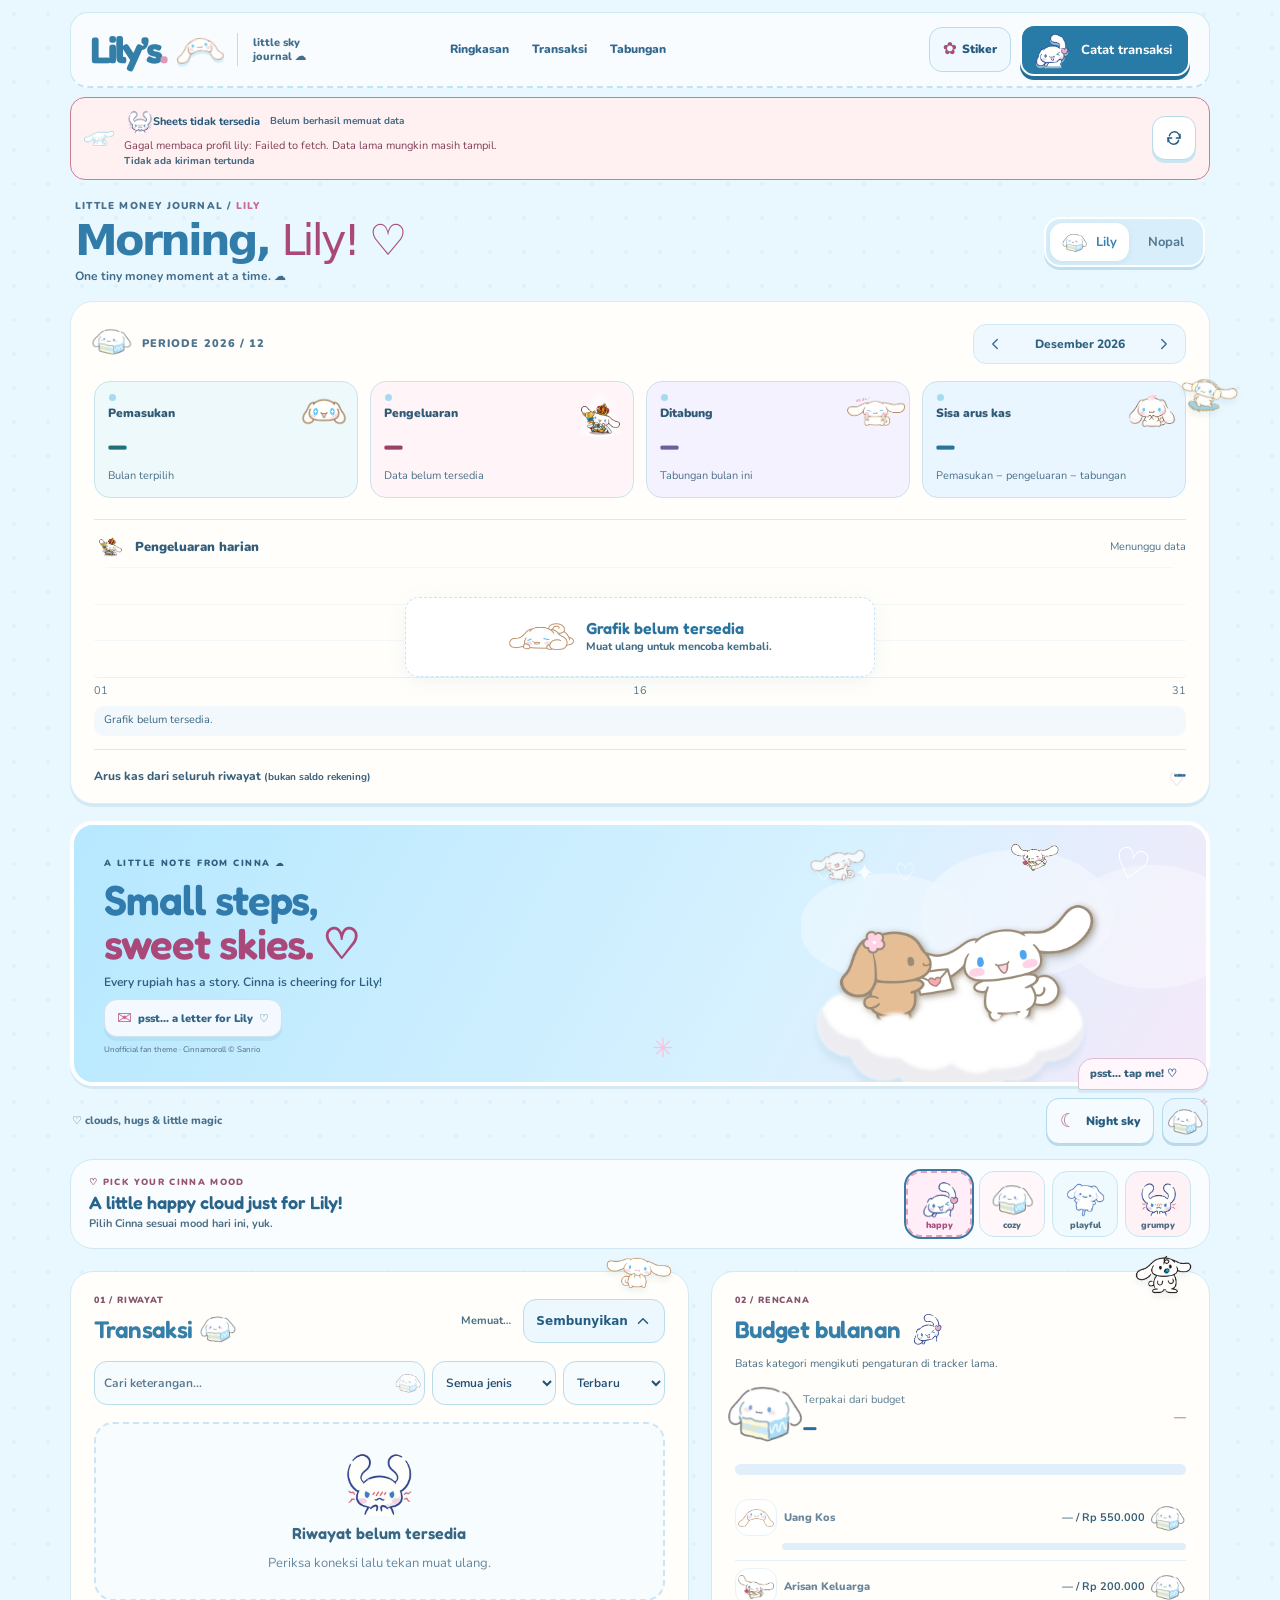
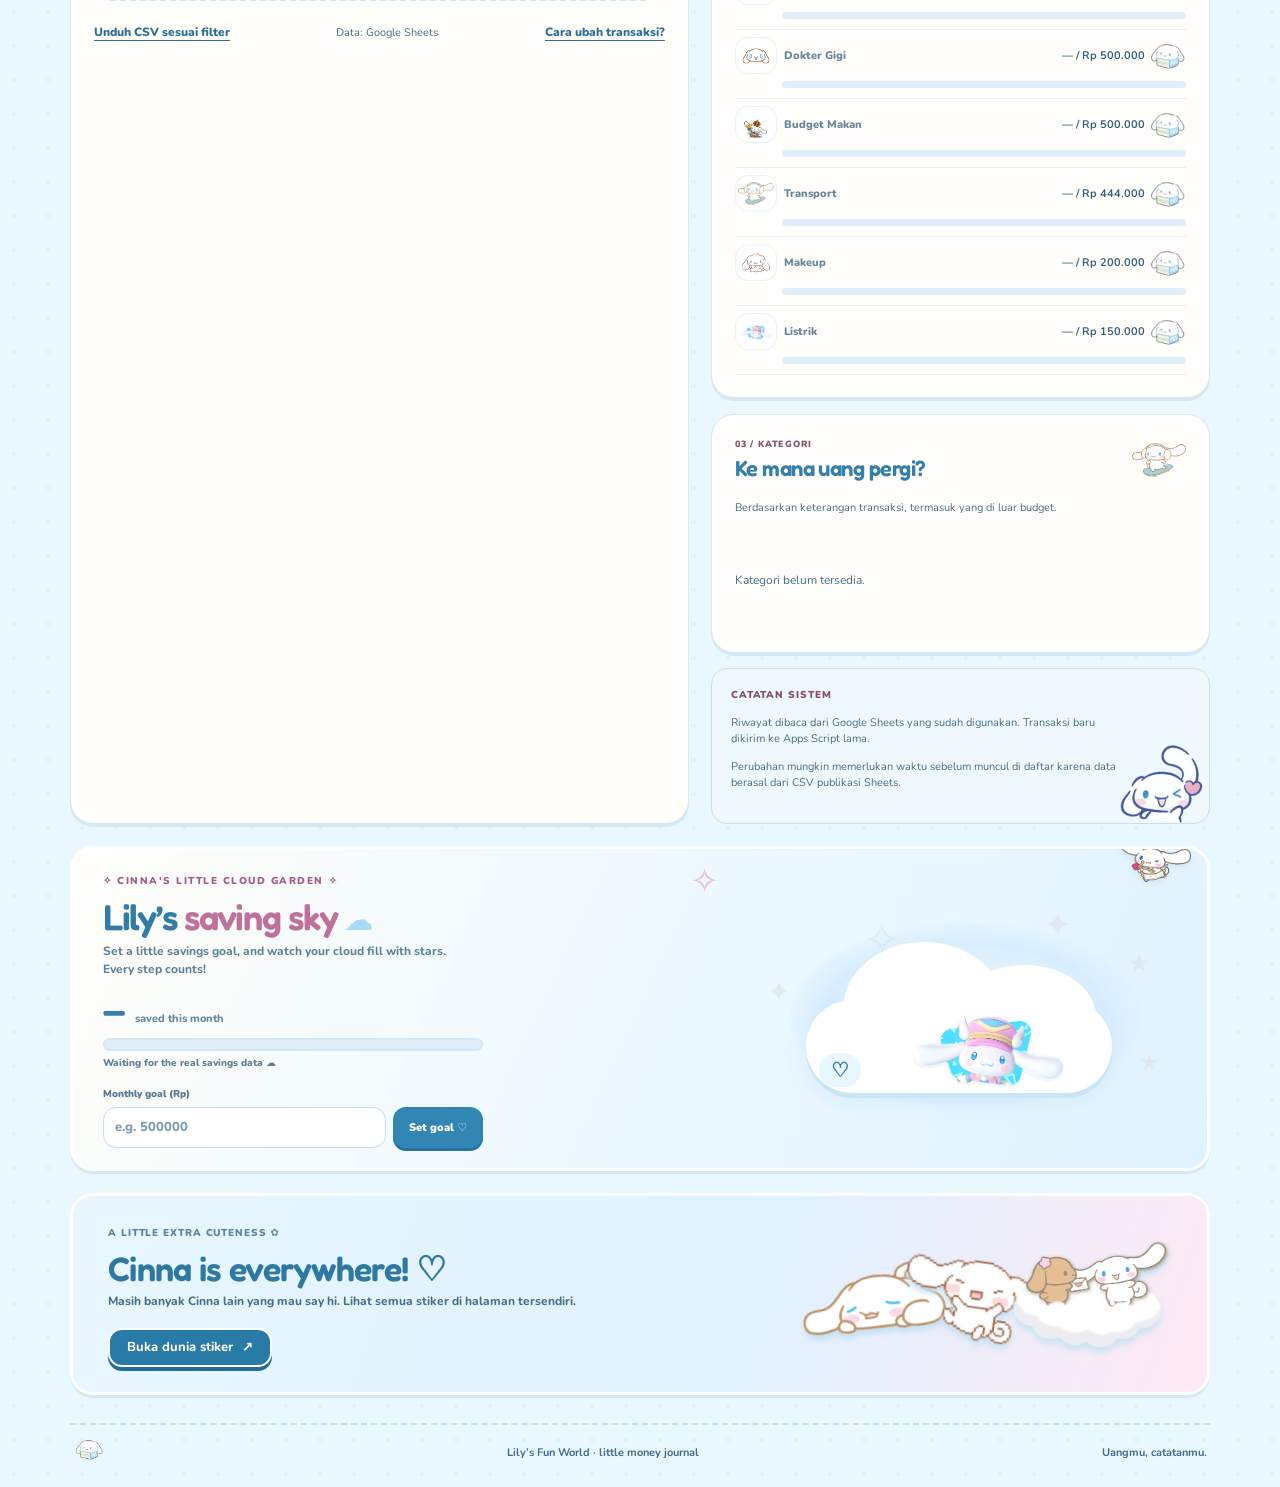
==== commit a027cd25: "fix" ====
--- a/index.html
+++ b/index.html
@@ -16,6 +16,7 @@
 <link rel="manifest" href="manifest.webmanifest">
 <link rel="apple-touch-icon" sizes="180x180" href="icons/cinna-apple-180.png">
 <link rel="stylesheet" href="nopal-midnight.css">
+<link rel="stylesheet" href="nopal-modal-polish.css">
 <script defer src="script.js"></script>
 <script defer src="experience.js"></script>
 <script defer src="nopal-midnight.js"></script>
--- a/nopal-modal-polish.css
+++ b/nopal-modal-polish.css
@@ -0,0 +1,284 @@
+/* NOPAL · Midnight Transaction Sheet
+   Standalone visual layer. Load AFTER nopal-midnight.css.
+   Scoped to Nopal; no transaction code or Sheets behavior changes. */
+
+body[data-profile="nopal"] #entry-dialog {
+  --sheet-surface: #172535;
+  --sheet-field: #202f40;
+  --sheet-outline: #465e70;
+  --sheet-mint: #9fe7d9;
+  --sheet-ink: #f2f7f9;
+  --sheet-muted: #b8cad5;
+  box-sizing: border-box;
+  width: min(460px, calc(100vw - 24px));
+  max-width: min(460px, calc(100vw - 24px));
+  max-height: min(90dvh, 780px);
+  overflow: hidden;
+  color: var(--sheet-ink);
+  background: var(--sheet-surface);
+  border: 1px solid #526d7c;
+  border-radius: 24px;
+  box-shadow: 0 28px 70px rgba(3, 11, 20, .57), 0 0 0 1px rgba(192, 239, 231, .04) inset;
+}
+
+body[data-profile="nopal"] #entry-dialog::backdrop {
+  background: rgba(3, 11, 22, .72);
+  backdrop-filter: blur(3px);
+}
+
+body[data-profile="nopal"] #entry-dialog .dialog-body {
+  box-sizing: border-box;
+  display: flex;
+  flex-direction: column;
+  max-height: min(90dvh, 776px);
+  overflow-x: hidden;
+  overflow-y: auto;
+  padding: 15px 22px 0;
+  overscroll-behavior: contain;
+  scrollbar-width: thin;
+  scrollbar-color: #4d6575 transparent;
+}
+
+/* Deliberate, balanced header: the cat belongs to the title, not the X. */
+body[data-profile="nopal"] #entry-dialog .dialog-header {
+  position: relative;
+  isolation: isolate;
+  display: flex;
+  align-items: center;
+  gap: 10px;
+  flex: 0 0 auto;
+  min-height: 66px;
+  margin: 0 0 15px;
+  padding: 5px 0 13px 60px !important;
+  border-bottom: 1px solid rgba(151, 189, 202, .14);
+  background: transparent;
+}
+
+body[data-profile="nopal"] #entry-dialog .nopal-dialog-cat {
+  position: absolute;
+  left: 0;
+  right: auto;
+  top: 50%;
+  transform: translateY(-56%);
+  width: 51px;
+  height: 56px;
+  object-fit: contain;
+  pointer-events: none;
+  filter: drop-shadow(0 0 1px rgba(188, 244, 234, .65))
+          drop-shadow(0 5px 7px rgba(0, 0, 0, .32));
+}
+
+body[data-profile="nopal"] #entry-dialog .dialog-header > div {
+  min-width: 0;
+  flex: 1 1 auto;
+}
+
+body[data-profile="nopal"] #entry-dialog .dialog-header .eyebrow {
+  color: #9fc8d2;
+  font-size: 10px;
+  font-weight: 850;
+  line-height: 1.4;
+  letter-spacing: .13em;
+}
+
+body[data-profile="nopal"] #entry-dialog .dialog-header h2 {
+  margin: 3px 0 0;
+  color: #f6fafb;
+  font-family: 'Fredoka', 'Nunito', system-ui, sans-serif;
+  font-weight: 600;
+  font-size: clamp(23px, 6vw, 28px);
+  line-height: 1.09;
+  letter-spacing: -.035em;
+}
+
+body[data-profile="nopal"] #entry-dialog #close-dialog {
+  position: relative;
+  top: auto;
+  right: auto;
+  margin: 0 0 0 auto;
+  flex: 0 0 42px;
+  width: 42px;
+  height: 42px;
+  min-height: 42px;
+  border: 1px solid #496474;
+  border-radius: 13px;
+  color: #e0eef2;
+  background: #283b4b;
+  box-shadow: none;
+}
+body[data-profile="nopal"] #entry-dialog #close-dialog:hover { background: #344f5d; }
+body[data-profile="nopal"] #entry-dialog #close-dialog svg { stroke-width: 2.3; }
+
+/* Inputs use one border, the same baseline, and a clear keyboard-focus ring. */
+body[data-profile="nopal"] #entry-dialog .form-field {
+  display: block;
+  flex: 0 0 auto;
+  margin: 0 0 12px;
+}
+body[data-profile="nopal"] #entry-dialog .form-field > span {
+  display: block;
+  margin: 0 0 7px;
+  color: #c2d3dd;
+  font-size: 11px;
+  font-weight: 850;
+  line-height: 1.3;
+  letter-spacing: .015em;
+}
+
+body[data-profile="nopal"] #entry-dialog .form-field > input,
+body[data-profile="nopal"] #entry-dialog .form-field > select,
+body[data-profile="nopal"] #entry-dialog .amount-control {
+  width: 100%;
+  min-height: 48px;
+  height: 48px;
+  border: 1px solid var(--sheet-outline);
+  border-radius: 13px;
+  color: var(--sheet-ink);
+  background: var(--sheet-field);
+  box-shadow: 0 1px 0 rgba(255, 255, 255, .025) inset;
+}
+body[data-profile="nopal"] #entry-dialog .form-field > input,
+body[data-profile="nopal"] #entry-dialog .form-field > select {
+  font-family: 'Nunito', system-ui, sans-serif;
+  font-size: 16px;
+  padding: 0 13px;
+}
+body[data-profile="nopal"] #entry-dialog .form-field > input::placeholder { color: #aabfcf; }
+body[data-profile="nopal"] #entry-dialog .form-field > input:hover,
+body[data-profile="nopal"] #entry-dialog .form-field > select:hover,
+body[data-profile="nopal"] #entry-dialog .amount-control:hover { border-color: #6e899b; }
+body[data-profile="nopal"] #entry-dialog .form-field > input:focus-visible,
+body[data-profile="nopal"] #entry-dialog .form-field > select:focus-visible,
+body[data-profile="nopal"] #entry-dialog .amount-control:focus-within {
+  outline: 2px solid var(--sheet-mint) !important;
+  outline-offset: 2px;
+  border-color: var(--sheet-mint);
+}
+
+body[data-profile="nopal"] #entry-dialog .amount-control {
+  display: flex;
+  align-items: center;
+  gap: 1px;
+  padding: 0 12px;
+  overflow: visible;
+}
+body[data-profile="nopal"] #entry-dialog .amount-control b {
+  padding: 0;
+  color: #b8d7df;
+  font-size: 14px;
+  font-weight: 850;
+}
+body[data-profile="nopal"] #entry-dialog .amount-control input {
+  flex: 1 1 auto;
+  min-width: 0;
+  width: 100%;
+  min-height: 42px;
+  height: 42px;
+  padding: 0 5px;
+  border: 0 !important;
+  border-radius: 0;
+  outline: none !important;
+  box-shadow: none !important;
+  color: #f6fbfd;
+  background: transparent !important;
+  font-size: 18px;
+  font-variant-numeric: tabular-nums;
+}
+
+/* Readable backend caveat; not a fake success status. */
+body[data-profile="nopal"] #entry-dialog .form-disclaimer {
+  order: 1;
+  flex: 0 0 auto;
+  margin: 0 0 11px;
+  padding: 8px 12px;
+  border-left: 2px solid #83b7b4;
+  border-radius: 0 9px 9px 0;
+  color: #c4d6dd;
+  background: rgba(128, 184, 185, .07);
+  font-size: 10.5px;
+  line-height: 1.55;
+}
+
+body[data-profile="nopal"] #entry-dialog .dialog-bottom {
+  order: 2;
+  position: sticky;
+  bottom: 0;
+  z-index: 5;
+  display: grid;
+  grid-template-columns: minmax(0, 1fr) minmax(0, 1.25fr);
+  flex: 0 0 auto;
+  gap: 9px;
+  margin: 0 -22px;
+  padding: 10px 22px calc(12px + env(safe-area-inset-bottom, 0px));
+  border-top: 1px solid rgba(145, 185, 198, .14);
+  background: #172535;
+  box-shadow: 0 -9px 22px rgba(11, 23, 34, .28);
+}
+body[data-profile="nopal"] #entry-dialog .dialog-bottom .action {
+  width: 100%;
+  min-width: 0;
+  min-height: 47px;
+  padding: 9px 12px;
+  border-radius: 13px;
+  font-size: 13px;
+  font-weight: 900;
+  line-height: 1.15;
+  white-space: normal;
+  box-shadow: none;
+  transition: background-color .18s ease, border-color .18s ease, transform .18s ease;
+}
+body[data-profile="nopal"] #entry-dialog .dialog-bottom .action.secondary {
+  color: #dce9ee;
+  background: #263a4b;
+  border: 1px solid #395367;
+}
+body[data-profile="nopal"] #entry-dialog .dialog-bottom .action.secondary:hover { background: #32495b; }
+body[data-profile="nopal"] #entry-dialog .dialog-bottom .action.primary {
+  color: #132b33;
+  background: #9fe7d9;
+  border: 1px solid #9fe7d9;
+}
+body[data-profile="nopal"] #entry-dialog .dialog-bottom .action.primary:hover { background: #b7f1e6; }
+body[data-profile="nopal"] #entry-dialog .dialog-bottom .action:active { transform: translateY(1px) scale(.985); }
+body[data-profile="nopal"] #entry-dialog .dialog-bottom .action:disabled { opacity: .6; transform: none; }
+
+/* The original dialog stays centered on desktop and becomes a bottom sheet on phones. */
+@media (max-width: 735px) {
+  body[data-profile="nopal"] #entry-dialog {
+    position: fixed;
+    inset: auto 0 0 !important;
+    margin: 0 auto !important;
+    width: min(100%, 560px);
+    max-width: 100%;
+    max-height: calc(100dvh - 8px);
+    border-radius: 25px 25px 0 0;
+    border-bottom: 0;
+  }
+  body[data-profile="nopal"] #entry-dialog .dialog-body {
+    max-height: min(635px, calc(100dvh - 8px));
+    padding: 13px 16px 0;
+  }
+  body[data-profile="nopal"] #entry-dialog .dialog-header {
+    position: sticky;
+    top: -13px;
+    z-index: 4;
+    min-height: 63px;
+    margin-bottom: 12px;
+    padding: 4px 0 11px 55px !important;
+    background: #172535;
+  }
+  body[data-profile="nopal"] #entry-dialog .nopal-dialog-cat {
+    width: 46px;
+    height: 53px;
+  }
+  body[data-profile="nopal"] #entry-dialog .form-field { margin-bottom: 11px; }
+  body[data-profile="nopal"] #entry-dialog .dialog-bottom {
+    margin: 0 -16px;
+    padding: 10px 16px calc(12px + env(safe-area-inset-bottom, 0px));
+  }
+}
+
+@media (prefers-reduced-motion: reduce) {
+  body[data-profile="nopal"] #entry-dialog,
+  body[data-profile="nopal"] #entry-dialog .dialog-bottom .action { animation: none !important; transition: none !important; }
+}
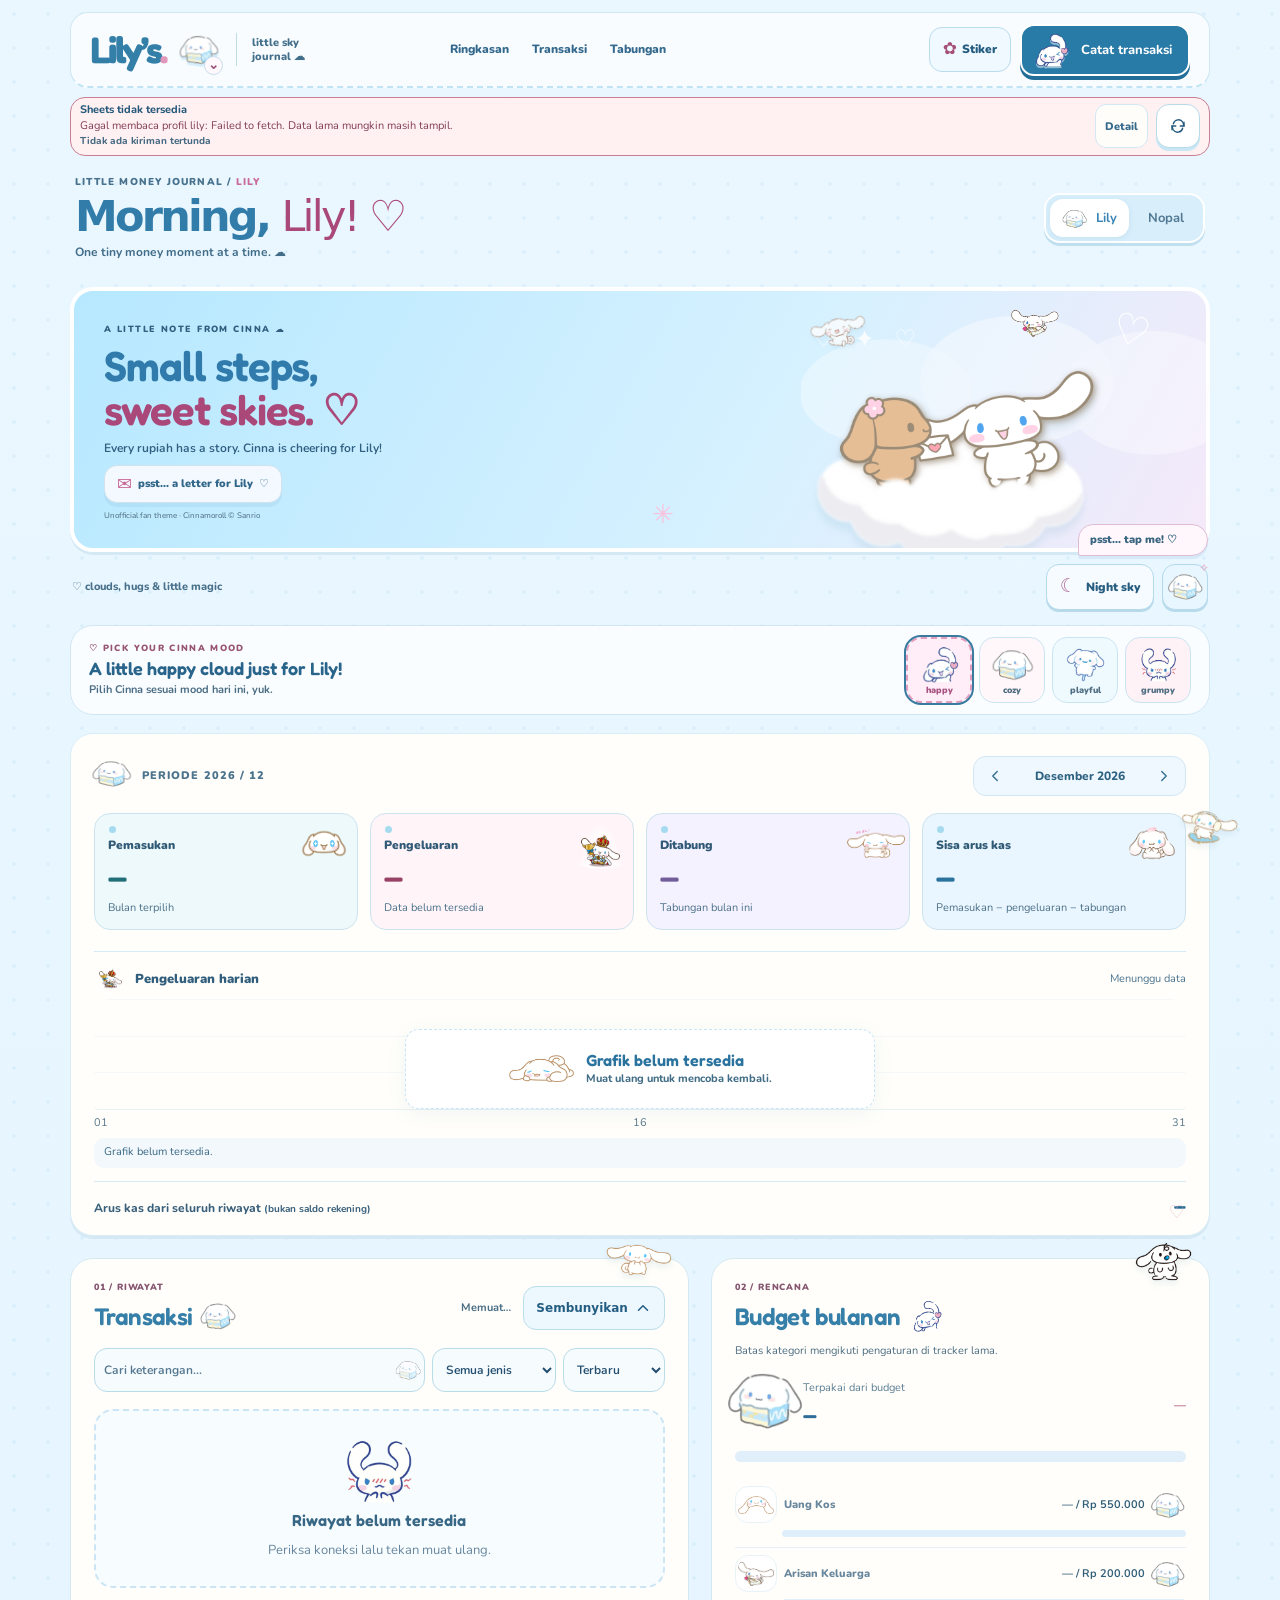
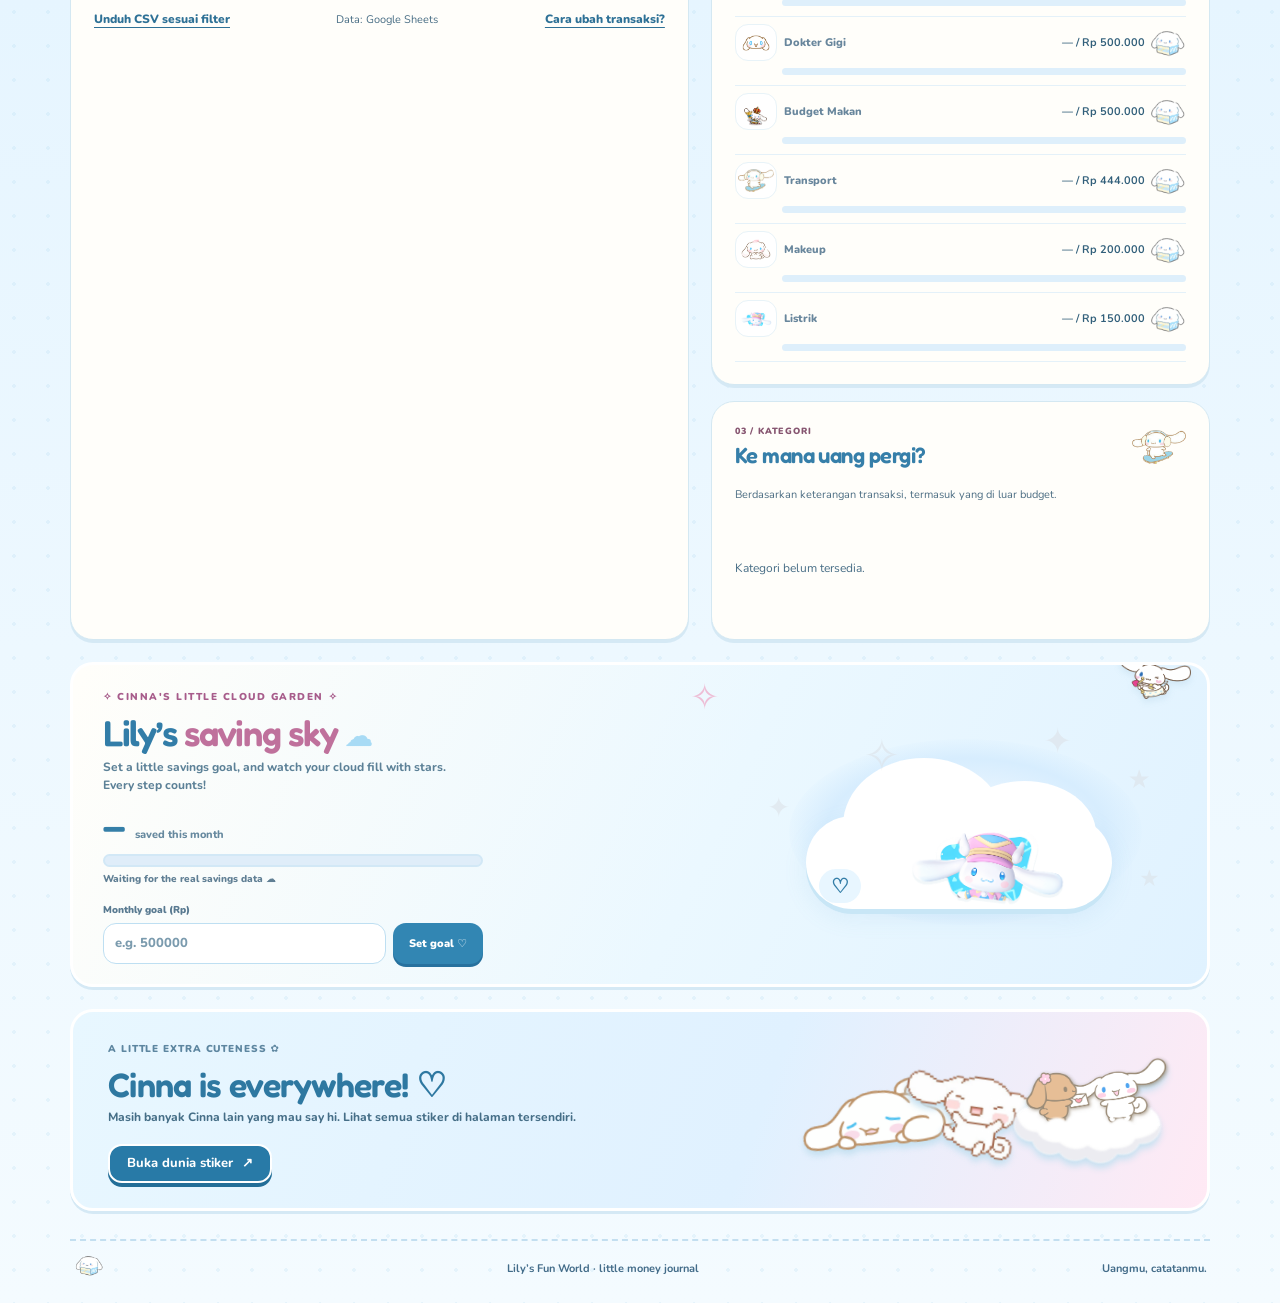
==== commit d0a1f9fd: "UPD" ====
--- a/index.html
+++ b/index.html
@@ -17,9 +17,11 @@
 <link rel="apple-touch-icon" sizes="180x180" href="icons/cinna-apple-180.png">
 <link rel="stylesheet" href="nopal-midnight.css">
 <link rel="stylesheet" href="nopal-modal-polish.css">
+<link rel="stylesheet" href="lily-opening.css">
 <script defer src="script.js"></script>
 <script defer src="experience.js"></script>
 <script defer src="nopal-midnight.js"></script>
+<script defer src="lily-opening.js"></script>
 </head>
 <body data-profile="lily">
 <a class="skip" href="#main">Lewati ke konten</a>
--- a/lily-opening.css
+++ b/lily-opening.css
@@ -0,0 +1,369 @@
+/* Lily's little sky — classic floating Cinna controls + opening-first journal.
+   Load LAST. This only changes Lily on small screens; the Nopal dock is untouched.
+   Existing Cinna assets, form IDs, and Google Sheets logic are reused. */
+
+body[data-profile="lily"] main > .lily-banner {
+  margin-top: 10px;
+}
+body[data-profile="lily"] main > .mood-board {
+  margin-bottom: 18px;
+}
+body[data-profile="lily"] main > .overview {
+  margin-top: 0;
+}
+
+@media (max-width: 735px) {
+  /* The original Lily experience used TWO floating stickers, not a large dock.
+     Keep the existing Catat button and its original JS event listener. */
+  body[data-profile="lily"] nav.mobile-dock {
+    display: block !important;
+    position: fixed !important;
+    inset: auto auto 0 0 !important;
+    width: 0 !important;
+    height: 0 !important;
+    min-height: 0 !important;
+    margin: 0 !important;
+    padding: 0 !important;
+    background: transparent !important;
+    border: 0 !important;
+    border-radius: 0 !important;
+    box-shadow: none !important;
+    overflow: visible !important;
+    z-index: 16;
+  }
+  body[data-profile="lily"] .mobile-dock > .dock-link {
+    display: none !important;
+  }
+
+  /* Floating Cinna add button — one tap opens the existing transaction sheet. */
+  body[data-profile="lily"] .mobile-dock #new-entry-mobile {
+    position: fixed !important;
+    top: auto !important;
+    left: auto !important;
+    right: calc(15px + env(safe-area-inset-right, 0px)) !important;
+    bottom: calc(19px + env(safe-area-inset-bottom, 0px)) !important;
+    width: 82px !important;
+    min-width: 82px !important;
+    height: 94px !important;
+    min-height: 94px !important;
+    margin: 0 !important;
+    padding: 0 !important;
+    display: flex !important;
+    flex-direction: column !important;
+    align-items: center !important;
+    justify-content: flex-end !important;
+    gap: 0 !important;
+    border: 3px solid #a5d7f0 !important;
+    border-radius: 26px !important;
+    background: rgba(245, 252, 255, .97) !important;
+    color: #245f84 !important;
+    box-shadow: 0 6px 0 #7cbfe3, 0 12px 28px rgba(28, 94, 133, .25) !important;
+    transform: none !important;
+    isolation: isolate;
+    cursor: pointer;
+    -webkit-tap-highlight-color: transparent;
+    touch-action: manipulation;
+  }
+  body[data-profile="lily"] .mobile-dock #new-entry-mobile .cinna-add-art {
+    display: block !important;
+    position: absolute !important;
+    left: 50% !important;
+    top: 3px !important;
+    width: 76px !important;
+    height: 72px !important;
+    flex: none !important;
+    margin: 0 !important;
+    transform: translateX(-50%) !important;
+    pointer-events: none;
+    filter: none;
+  }
+  body[data-profile="lily"] .mobile-dock #new-entry-mobile .cinna-add-art img {
+    display: block !important;
+    width: 76px !important;
+    height: 72px !important;
+    object-fit: contain;
+    filter: drop-shadow(0 2px 2px rgba(48, 120, 169, .12));
+  }
+  body[data-profile="lily"] .mobile-dock #new-entry-mobile > svg {
+    display: none !important;
+  }
+  body[data-profile="lily"] .mobile-dock #new-entry-mobile .dock-add-label {
+    display: block !important;
+    position: relative;
+    z-index: 1;
+    margin-bottom: 8px;
+    color: #285e83;
+    font: 900 10px/12px 'Nunito', sans-serif;
+  }
+  /* A pink plus, like the original screenshot. Decorative; the entire tile is tappable. */
+  body[data-profile="lily"] .mobile-dock #new-entry-mobile::after {
+    content: '+';
+    position: absolute;
+    right: -6px;
+    bottom: 10px;
+    z-index: 3;
+    display: grid;
+    place-items: center;
+    width: 31px;
+    height: 31px;
+    border: 2px solid #f9fbff;
+    border-radius: 50%;
+    background: #efb9d3;
+    color: #763f71;
+    box-shadow: 0 2px 5px rgba(56, 94, 146, .18);
+    font: 800 23px/1 'Nunito', sans-serif;
+    pointer-events: none;
+  }
+  body[data-profile="lily"] .mobile-dock #new-entry-mobile:hover {
+    background: #ecf9ff !important;
+    box-shadow: 0 7px 0 #7cbfe3, 0 15px 30px rgba(28, 94, 133, .27) !important;
+  }
+  body[data-profile="lily"] .mobile-dock #new-entry-mobile:active {
+    scale: .96;
+    transform: none !important;
+    box-shadow: 0 3px 0 #7cbfe3, 0 6px 14px rgba(28, 94, 133, .2) !important;
+  }
+
+  /* Cinna companion in the opposite corner, with the existing functional menu. */
+  body[data-profile="lily"] #lily-companion {
+    position: fixed !important;
+    left: calc(14px + env(safe-area-inset-left, 0px)) !important;
+    right: auto !important;
+    top: auto !important;
+    bottom: calc(20px + env(safe-area-inset-bottom, 0px)) !important;
+    z-index: 17;
+    display: flex;
+    align-items: flex-start;
+  }
+  body[data-profile="lily"] #companion-button {
+    width: 74px !important;
+    height: 74px !important;
+    min-width: 74px !important;
+    min-height: 74px !important;
+    border: 3px solid #ffffff !important;
+    border-radius: 50% !important;
+    background: #e4f5ff !important;
+    box-shadow: 0 5px 0 #b6def2, 0 12px 24px rgba(40, 94, 137, .2) !important;
+  }
+  body[data-profile="lily"] #companion-button img {
+    width: 88% !important;
+    height: 88% !important;
+    object-fit: contain;
+  }
+  body[data-profile="lily"] #companion-menu {
+    left: 0 !important;
+    right: auto !important;
+    bottom: calc(100% + 11px) !important;
+    width: min(218px, calc(100vw - 28px)) !important;
+    max-height: min(380px, calc(100dvh - 130px));
+    overflow-y: auto;
+  }
+  body[data-profile="lily"] #companion-bubble {
+    position: absolute;
+    left: 0;
+    bottom: calc(100% + 9px);
+    width: max-content;
+  }
+  body[data-profile="lily"] #lily-companion:has(#companion-menu:not([hidden])) #companion-bubble {
+    display: none;
+  }
+  body[data-profile="lily"] footer {
+    padding-bottom: 95px;
+  }
+  body[data-profile="lily"] .intro {
+    padding-bottom: 13px;
+  }
+  body[data-profile="lily"] main > .lily-banner {
+    margin-top: 8px !important;
+  }
+  body[data-profile="lily"] main > .mood-board {
+    margin-bottom: 18px;
+  }
+}
+
+@media (max-width: 355px) {
+  body[data-profile="lily"] .mobile-dock #new-entry-mobile {
+    right: calc(9px + env(safe-area-inset-right, 0px)) !important;
+    width: 74px !important;
+    min-width: 74px !important;
+    height: 86px !important;
+    min-height: 86px !important;
+  }
+  body[data-profile="lily"] .mobile-dock #new-entry-mobile .cinna-add-art,
+  body[data-profile="lily"] .mobile-dock #new-entry-mobile .cinna-add-art img {
+    width: 69px !important;
+    height: 65px !important;
+  }
+  body[data-profile="lily"] #lily-companion {
+    left: calc(8px + env(safe-area-inset-left, 0px)) !important;
+  }
+  body[data-profile="lily"] #companion-button {
+    width: 66px !important;
+    min-width: 66px !important;
+    height: 66px !important;
+    min-height: 66px !important;
+  }
+}
+
+@media (min-width: 736px) {
+  /* Desktop retains its normal navigation and Catat transaction button. */
+  body[data-profile="lily"] nav.mobile-dock { display: none !important; }
+}
+
+@media (prefers-reduced-motion: reduce) {
+  body[data-profile="lily"] .mobile-dock #new-entry-mobile,
+  body[data-profile="lily"] .mobile-dock #new-entry-mobile .cinna-add-art img,
+  body[data-profile="lily"] #companion-button img {
+    animation: none !important;
+    transition: none !important;
+  }
+}
+
+/* Lily's opening scene: a playful left Cinna and a separate, functional right Catat. */
+body[data-profile="lily"] .topbar { position: relative; z-index: 22; }
+body[data-profile="lily"] .lily-mascot-trigger {
+  display: inline-grid; place-items: center; position: relative;
+  flex: 0 0 auto; width: 46px; height: 46px; padding: 0;
+  background: transparent; border: 1px solid transparent; border-radius: 13px;
+  color: #32698f; cursor: pointer; touch-action: manipulation;
+  transition: background 160ms ease, transform 160ms ease;
+}
+body[data-profile="lily"] .lily-mascot-trigger .brand-sticker {
+  display: block; width: 43px; height: 43px; margin: 0; object-fit: contain;
+  pointer-events: none;
+}
+body[data-profile="lily"] .lily-mascot-trigger::after {
+  content: '⌄'; position: absolute; right: -2px; bottom: -3px;
+  width: 17px; height: 17px; display: grid; place-items: center;
+  border-radius: 50%; background: #fff8fc; border: 1px solid #c6deed;
+  color: #98527d; font: 900 13px/1 'Nunito', sans-serif;
+}
+body[data-profile="lily"] .lily-mascot-trigger:hover,
+body[data-profile="lily"] .lily-mascot-trigger[aria-expanded="true"] { background: #e8f6ff; }
+body[data-profile="lily"] .lily-mascot-trigger:active { transform: scale(.95); }
+body[data-profile="lily"] .lily-mascot-trigger:focus-visible,
+body[data-profile="lily"] .lily-mascot-picker button:focus-visible,
+body[data-profile="lily"] .lily-sync-toggle:focus-visible {
+  outline: 3px solid #a54f82 !important; outline-offset: 2px;
+}
+body[data-profile="lily"] .lily-mascot-picker {
+  position: absolute; top: calc(100% + 8px); left: clamp(6px, 8%, 140px); z-index: 35;
+  width: min(320px, calc(100vw - 26px)); max-height: min(440px, 74dvh);
+  padding: 14px; border: 1px solid #bcddef; border-radius: 18px;
+  background: #fffdfa; color: #315f81;
+  box-shadow: 0 15px 34px rgba(36, 78, 115, .23);
+  overflow: auto; overscroll-behavior: contain;
+}
+body[data-profile="lily"] .lily-mascot-picker[hidden] { display: none !important; }
+body[data-profile="lily"] .lily-mascot-picker strong { display: block; font: 700 18px/1.15 'Fredoka', sans-serif; }
+body[data-profile="lily"] .lily-mascot-picker p { margin: 4px 0 10px; font: 700 11px/1.4 'Nunito', sans-serif; color: #517a92; }
+body[data-profile="lily"] .lily-mascot-options {
+  display: grid; grid-template-columns: repeat(4, minmax(0,1fr)); gap: 6px;
+}
+body[data-profile="lily"] .lily-mascot-option {
+  display: grid; justify-items: center; align-content: center; gap: 2px;
+  min-width: 0; min-height: 66px; padding: 4px 2px;
+  border: 1px solid #d6eaf4; border-radius: 11px;
+  background: #f4faff; color: #37688a; cursor: pointer;
+  font: 800 9px/1.2 'Nunito', sans-serif;
+  transition: transform 160ms ease, border-color 160ms ease, background 160ms ease;
+}
+body[data-profile="lily"] .lily-mascot-option img { width: 37px; height: 36px; object-fit: contain; }
+body[data-profile="lily"] .lily-mascot-option span { max-width: 100%; overflow: hidden; text-overflow: ellipsis; white-space: nowrap; }
+body[data-profile="lily"] .lily-mascot-option[aria-pressed="true"] {
+  border-color: #a35f91; background: #fceef6; box-shadow: inset 0 0 0 1px #a35f91;
+}
+body[data-profile="lily"] .lily-mascot-option:hover { border-color: #a35f91; transform: translateY(-1px); }
+body[data-profile="lily"] .lily-mascot-shuffle {
+  display: flex; align-items: center; justify-content: space-between; gap: 9px;
+  width: 100%; min-height: 42px; margin: 10px 0 0; padding: 8px 11px;
+  border: 1px solid #bcd8ea; border-radius: 12px;
+  background: #eaf6fe; color: #2e6587; cursor: pointer; font: 850 12px/1.35 'Nunito', sans-serif;
+}
+body[data-profile="lily"] .lily-mascot-shuffle[aria-pressed="true"] {
+  border-color: #a35f91; background: #fceef6; color: #8b4272;
+}
+body[data-profile="lily"] .lily-mascot-shuffle small { font-size: 10px; font-weight: 700; }
+
+/* Keep Google Sheets honesty, but put its verbose details behind a clear control. */
+body[data-profile="lily"] .sync-detail {
+  min-height: 48px; gap: 8px; flex-wrap: wrap; padding: 6px 9px;
+}
+body[data-profile="lily"] .sync-detail > img,
+body[data-profile="lily"] .sync-detail .sync-puppy { display: none !important; }
+body[data-profile="lily"] .sync-detail .sync-main { flex: 1 1 120px; min-width: 0; }
+body[data-profile="lily"] .sync-detail .sync-status { font-size: 11px; }
+body[data-profile="lily"] .sync-detail .sync-head { gap: 3px 7px; }
+body[data-profile="lily"] .sync-detail:not(.lily-sync-open) #sync-last { display: none; }
+body[data-profile="lily"] .sync-detail:not(.lily-sync-open):not(.is-problem):not(.is-pending) #sync-detail-text,
+body[data-profile="lily"] .sync-detail:not(.lily-sync-open):not(.is-problem):not(.is-pending) #sync-pending { display: none !important; }
+body[data-profile="lily"] .lily-sync-toggle {
+  flex: 0 0 auto; min-height: 36px; padding: 5px 9px; border-radius: 11px;
+  border: 1px solid #d2e8f3; background: #fffdfa; color: #34698c;
+  cursor: pointer; font: 850 11px/1.2 'Nunito', sans-serif;
+}
+body[data-profile="lily"] .lily-sync-toggle:hover { background: #e7f5ff; }
+body[data-profile="lily"] .sync-detail #refresh-btn {
+  width: 40px; height: 40px; min-height: 40px; flex: 0 0 40px;
+}
+body[data-profile="nopal"] .lily-sync-toggle { display: none !important; }
+/* The old system note repeats technical implementation details; Nopal retains his own. */
+body[data-profile="lily"] .note-panel { display: none !important; }
+
+@media (max-width: 735px) {
+  body[data-profile="lily"] .topbar { z-index: 25; }
+  body[data-profile="lily"] .lily-mascot-trigger { width: 41px; height: 43px; }
+  body[data-profile="lily"] .lily-mascot-trigger .brand-sticker { width: 39px; height: 40px; }
+  body[data-profile="lily"] .lily-mascot-picker { left: auto; right: 0; }
+  body[data-profile="lily"] .sync-detail { margin-top: 7px; }
+  /* Decorative Cinna: only an accessible sparkle effect, not a second menu. */
+  body[data-profile="lily"] #companion-button { cursor: pointer; }
+  body[data-profile="lily"] #companion-menu,
+  body[data-profile="lily"] #companion-bubble { display: none !important; }
+  body[data-profile="lily"] #companion-button::after {
+    content: '✦'; position: absolute; right: -3px; top: -7px;
+    font-size: 17px; color: #aa5b8c; pointer-events: none;
+  }
+  body[data-profile="lily"] #new-entry-mobile { z-index: 2; }
+}
+@media (max-width: 355px) {
+  body[data-profile="lily"] .lily-mascot-trigger { width: 36px; height: 39px; }
+  body[data-profile="lily"] .lily-mascot-trigger .brand-sticker { width: 34px; height: 36px; }
+  body[data-profile="lily"] .lily-mascot-picker { right: -5px; }
+  body[data-profile="lily"] .lily-mascot-option { min-height: 60px; }
+}
+@media (prefers-reduced-motion: reduce) {
+  body[data-profile="lily"] .lily-mascot-trigger,
+  body[data-profile="lily"] .lily-mascot-option { transition: none !important; }
+}
+
+@media (max-width: 735px) {
+  /* backdrop-filter on the hidden old dock made its fixed Catat child
+     position relative to a zero-width dock on Safari/Chromium. */
+  body[data-profile="lily"] nav.mobile-dock {
+    backdrop-filter: none !important;
+    -webkit-backdrop-filter: none !important;
+    filter: none !important;
+    transform: none !important;
+    contain: none !important;
+    will-change: auto !important;
+  }
+}
+
+/* The dotted day-sky overlay previously had no opaque canvas behind it. */
+body[data-profile="lily"]:not([data-sky="night"]) {
+  background-color: #e9f7ff;
+  background-image:
+    radial-gradient(circle at 14px 14px, rgba(157,206,235,.17) 1.6px, transparent 1.9px),
+    linear-gradient(180deg, #eaf7ff, #e6f5ff 55%, #f4fbff);
+  background-size: 34px 34px, auto;
+}
+body[data-profile="lily"]:not([data-sky="night"]) { color: #31516a; color-scheme: light; }
+/* Comfortable tap targets even on narrow phones. */
+body[data-profile="lily"] .lily-sync-toggle { min-height: 44px; }
+body[data-profile="lily"] .sync-detail #refresh-btn {
+  flex-basis: 44px; width: 44px; height: 44px; min-height: 44px;
+}
+@media (max-width: 735px) {
+  body[data-profile="lily"] .lily-mascot-trigger { width: 44px; height: 44px; }
+}
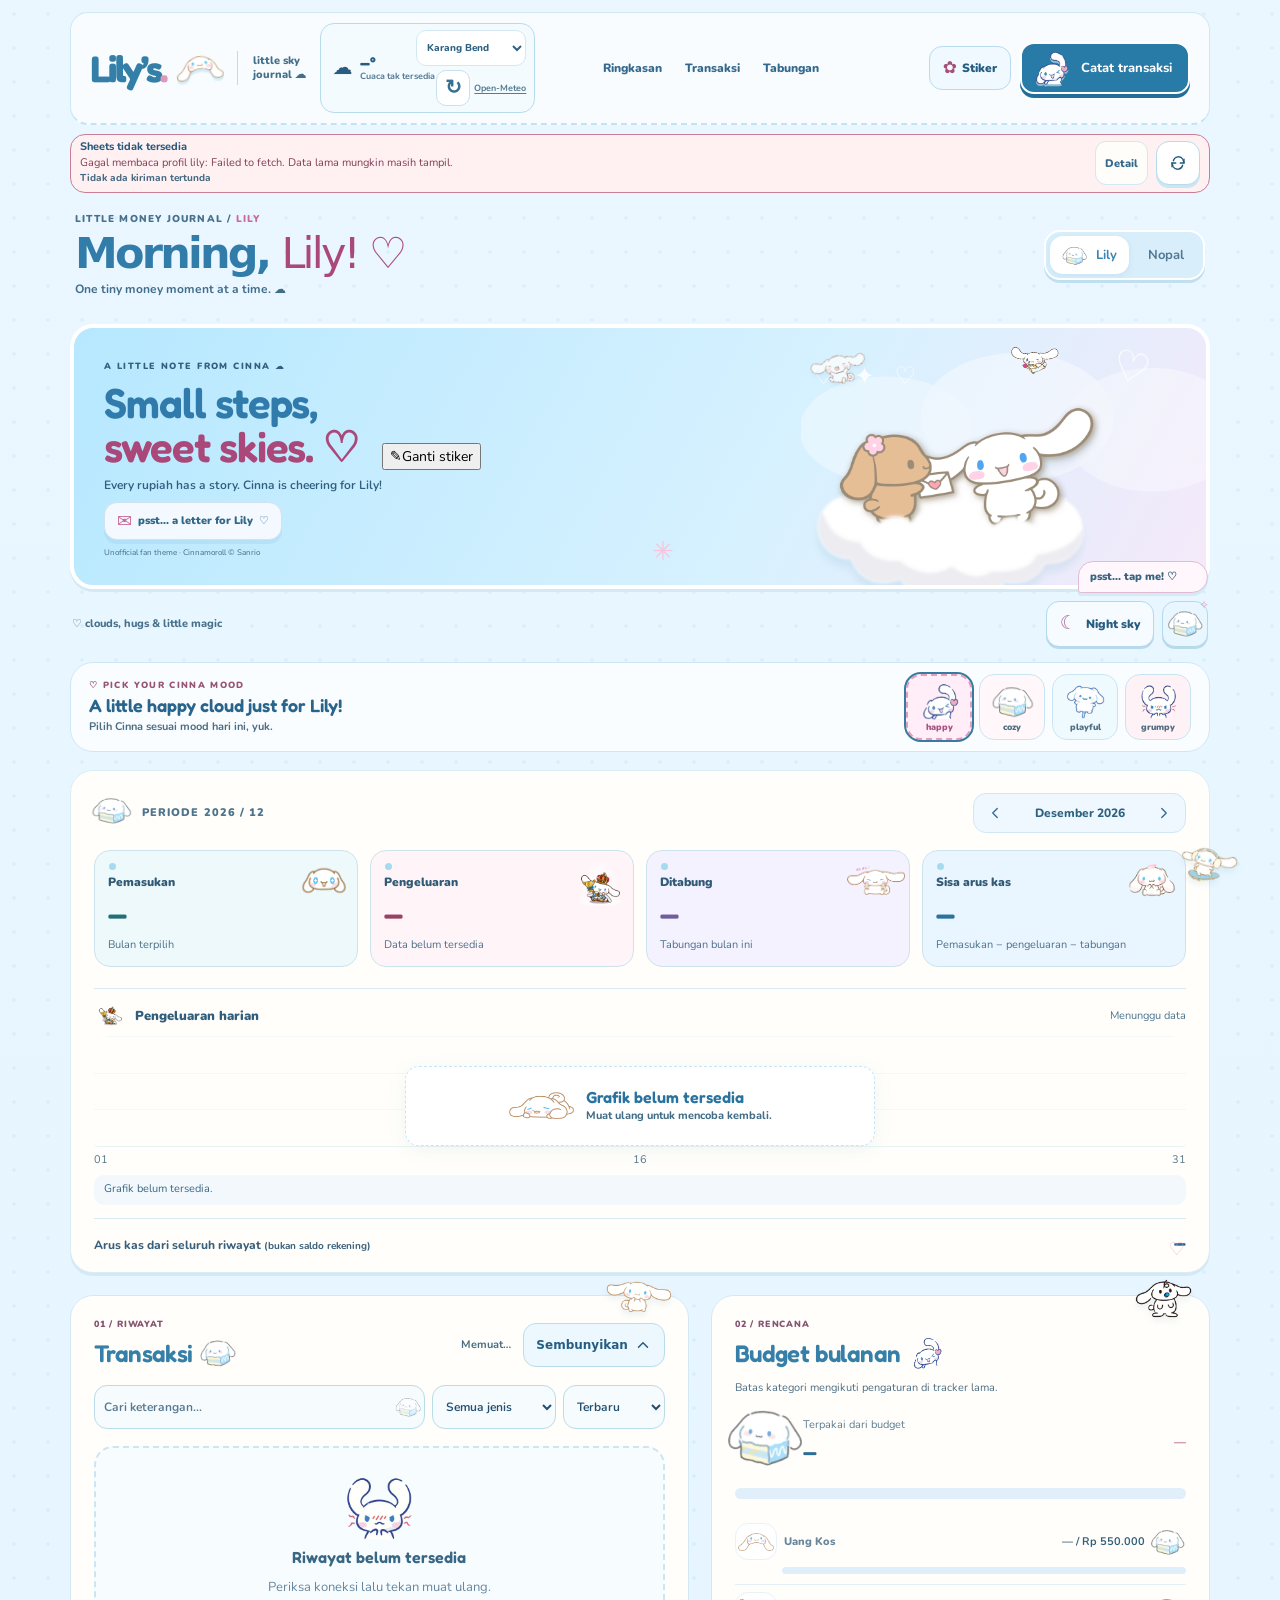
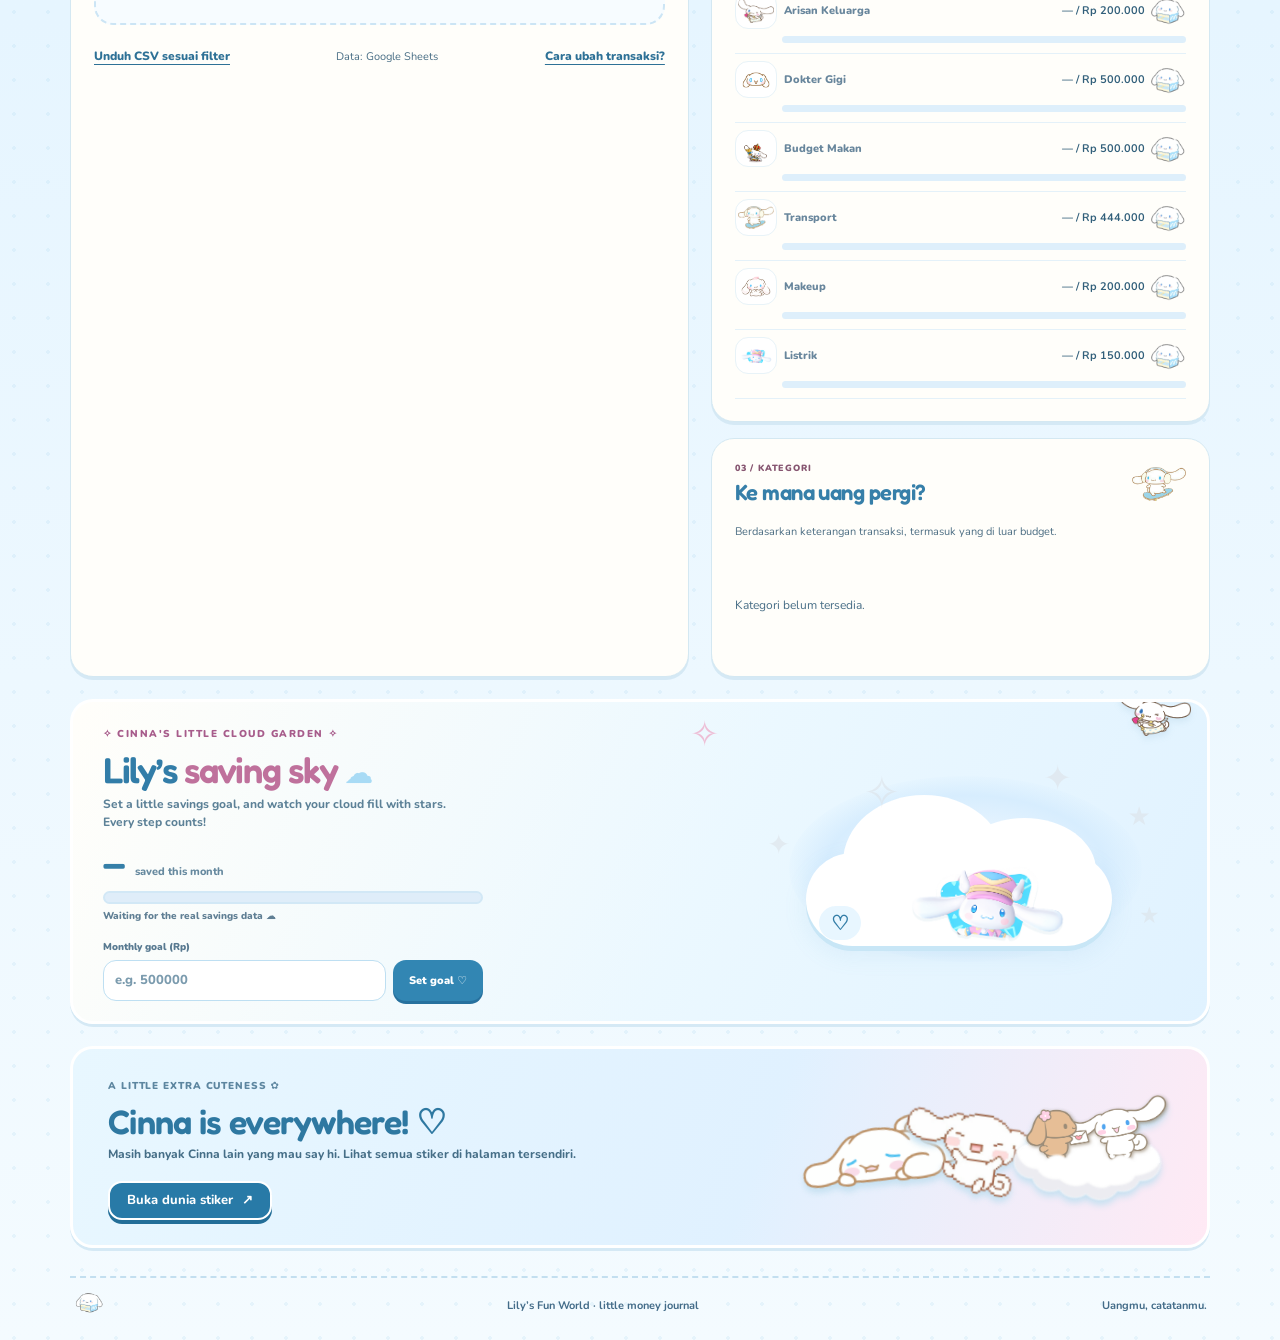
==== commit b804e3d8: "Adjusment" ====
--- a/index.html
+++ b/index.html
@@ -78,6 +78,7 @@
 <span aria-hidden="true" class="hero-heart hero-heart-two">✳</span>
 <img alt="" aria-hidden="true" class="hero-cheer" height="120" src="assets/stickers/cinna-pixel.webp" width="120"/>
 <img alt="Ilustrasi Cinnamoroll, anak anjing putih bertelinga panjang dengan mata biru dan pipi merah muda" class="lily-banner-art" height="265" src="assets/stickers/cinna-cloud-friends.webp" width="380"/>
+<button aria-controls="lily-banner-picker" aria-expanded="false" aria-haspopup="dialog" aria-label="Ganti stiker utama banner Small steps, sweet skies" class="lily-banner-change" id="lily-banner-change" title="Ganti stiker banner" type="button"><span aria-hidden="true">✎</span><span>Ganti stiker</span></button>
 </section>
 <div aria-label="Langit Lily" class="lily-extra sky-toolbar">
 <span>♡ clouds, hugs &amp; little magic</span>
--- a/lily-opening.css
+++ b/lily-opening.css
@@ -367,3 +367,200 @@
 @media (max-width: 735px) {
   body[data-profile="lily"] .lily-mascot-trigger { width: 44px; height: 44px; }
 }
+
+
+/* Banner artwork can be tapped directly; no extra change button. */
+body[data-profile="lily"] .lily-banner .lily-banner-art-clickable {
+  cursor: pointer !important;
+  pointer-events: auto !important;
+  touch-action: manipulation;
+  /* A moving tap target is harder to use and can fail stability checks. */
+  animation: none !important;
+  transition: filter 180ms ease !important;
+}
+body[data-profile="lily"] .lily-banner .lily-banner-art-clickable:hover {
+  filter: drop-shadow(0 6px 7px rgba(59, 125, 176, .24));
+}
+body[data-profile="lily"] .lily-banner .lily-banner-art-clickable:focus-visible {
+  outline: 3px solid #a04781 !important;
+  outline-offset: 3px !important;
+  border-radius: 18px;
+}
+body[data-profile="lily"] .lily-banner .lily-banner-custom-art {
+  object-fit: contain;
+  object-position: center bottom;
+}
+/* Native modal: keyboard focus, Escape close, and content scrolling handled by browser. */
+.lily-banner-picker {
+  box-sizing: border-box;
+  position: fixed; inset: 0;
+  width: min(400px, calc(100vw - 26px));
+  max-width: calc(100vw - 26px); max-height: min(610px, calc(100dvh - 32px));
+  margin: auto; padding: 17px;
+  border: 2px solid #c4e3f1; border-radius: 24px;
+  background: #fffdfa; color: #315e7e;
+  box-shadow: 0 20px 56px rgba(23, 68, 103, .30);
+  overflow-y: auto; overscroll-behavior: contain;
+}
+.lily-banner-picker:not([open]) { display: none !important; }
+.lily-banner-picker::backdrop { background: rgba(17, 50, 82, .53); backdrop-filter: blur(2px); }
+.lily-banner-picker-head { display: flex; justify-content: space-between; align-items: flex-start; gap: 10px; }
+.lily-banner-picker-head h2 { margin: 2px 0 5px; font: 650 22px/1.12 'Fredoka', sans-serif; color: #2f7195; }
+.lily-banner-picker-head p { margin: 0 0 12px; font: 700 11px/1.45 'Nunito', sans-serif; color: #557a91; }
+.lily-banner-picker-close {
+  flex: 0 0 44px; width: 44px; height: 44px; border-radius: 13px;
+  border: 1px solid #cce4f1; background: #edf8ff; color: #396f90;
+  font: 600 28px/1 'Nunito', sans-serif; cursor: pointer;
+}
+.lily-banner-picker-options { display: grid; grid-template-columns: repeat(4,minmax(0,1fr)); gap: 7px; }
+.lily-banner-picker-option {
+  display: grid; justify-items: center; align-content: center; gap: 4px;
+  min-width: 0; min-height: 78px; padding: 6px 3px;
+  background: #f2f9ff; border: 1px solid #d7eaf4; border-radius: 13px;
+  color: #416f90; font: 850 10px/1.2 'Nunito', sans-serif;
+  cursor: pointer; transition: transform .15s ease, border-color .15s ease;
+}
+.lily-banner-picker-option img { width: 54px; height: 47px; max-width: 100%; object-fit: contain; }
+.lily-banner-picker-option span { max-width: 100%; overflow: hidden; text-overflow: ellipsis; white-space: nowrap; }
+.lily-banner-picker-option:hover { border-color: #aa73a1; transform: translateY(-2px); }
+.lily-banner-picker-option[aria-pressed="true"],
+.lily-banner-picker-shuffle[aria-pressed="true"] {
+  border-color: #af6795; background: #fcecf5; box-shadow: inset 0 0 0 1px #af6795;
+}
+.lily-banner-picker-footer { display: flex; gap: 8px; margin-top: 12px; }
+.lily-banner-picker-footer button {
+  flex: 1; min-width: 0; min-height: 44px;
+  padding: 7px 8px; border: 1px solid #c4dfef; border-radius: 12px;
+  background: #e9f6ff; color: #326d90;
+  font: 900 11px/1.25 'Nunito', sans-serif; cursor: pointer;
+}
+@media (max-width: 360px) {
+  body[data-profile="lily"] .lily-banner-picker-label { display: none; }
+  .lily-banner-picker { padding: 13px; border-radius: 18px; }
+  .lily-banner-picker-options { grid-template-columns: repeat(3,minmax(0,1fr)); gap: 6px; }
+}
+@media (prefers-reduced-motion: reduce) {
+  body[data-profile="lily"] .lily-banner-picker-trigger,
+  .lily-banner-picker-option { transition: none !important; }
+}
+
+
+/* One focus ring around the entire amount field, not a second nested input box. */
+body[data-profile="lily"] #entry-dialog .amount-control {
+  position: relative;
+  border: 1px solid #b9dcf0;
+  border-radius: 14px;
+  background: #f1faff;
+}
+body[data-profile="lily"] #entry-dialog .amount-control :is(input, input:focus, input:focus-visible) {
+  outline: none !important;
+  box-shadow: none !important;
+  border: 0 !important;
+  border-radius: 0 !important;
+  background: transparent !important;
+  min-width: 0;
+}
+body[data-profile="lily"] #entry-dialog .amount-control:focus-within {
+  outline: 3px solid #3d87b5;
+  outline-offset: 2px;
+  border-color: #77bfe4;
+}
+
+/* Small location-switchable weather capsule in the masthead. */
+body[data-profile="lily"] .lily-weather {
+  display: flex; align-items: center; justify-content: space-between;
+  flex: 0 1 215px; min-width: 0; gap: 7px;
+  padding: 6px 8px;
+  border: 1px solid #b7dceb; border-radius: 14px;
+  background: rgba(244, 251, 255, .95);
+  color: #295d80;
+  font: 700 11px/1.2 'Nunito', system-ui, sans-serif;
+}
+body[data-profile="nopal"] .lily-weather { display: none !important; }
+body[data-profile="lily"] .lily-weather-info { display: flex; align-items: center; gap: 5px; min-width: 0; }
+body[data-profile="lily"] .lily-weather-icon { font-size: 20px; line-height: 1; width: 26px; flex: 0 0 26px; text-align: center; }
+body[data-profile="lily"] .lily-weather-reading { display: grid; gap: 1px; min-width: 0; }
+body[data-profile="lily"] .lily-weather-temp { font: 800 15px/1 'Fredoka',system-ui,sans-serif; white-space: nowrap; }
+body[data-profile="lily"] .lily-weather-condition { color: #567b92; font-size: 9px; line-height: 1.15; white-space: nowrap; }
+body[data-profile="lily"] .lily-weather-actions { display: flex; align-items: center; gap: 4px; min-width: 0; flex-wrap: wrap; justify-content: flex-end; }
+body[data-profile="lily"] .lily-weather select {
+  min-width: 0; max-width: 110px; min-height: 36px; padding: 0 20px 0 6px;
+  border: 1px solid #d2e9f5; border-radius: 10px;
+  color: #306381; background: white; font: 800 10px 'Nunito',sans-serif;
+}
+body[data-profile="lily"] .lily-weather-refresh {
+  border: 1px solid #c9e1ef; border-radius: 10px; background: white;
+  color: #376f92; min-width: 34px; min-height: 36px;
+  font: 900 20px/1 'Nunito',sans-serif;
+}
+body[data-profile="lily"] .lily-weather-refresh:disabled { opacity: .55; cursor: wait; }
+body[data-profile="lily"] .lily-weather-source {
+  color: #567b92; font-size: 9px; text-decoration: underline;
+  text-underline-offset: 2px;
+}
+body[data-profile="lily"] .lily-weather :is(select,button,a):focus-visible {
+  outline: 3px solid #ab5387 !important;
+  outline-offset: 2px;
+}
+@media (max-width: 1040px) {
+  /* Two easy-to-scan header rows keep the weather from crushing the logo. */
+  body[data-profile="lily"] .topbar {
+    display: grid !important;
+    grid-template-columns: minmax(0,1fr) auto;
+    grid-template-areas: "wordmark actions" "weather weather";
+    align-items: center;
+    gap: 7px 5px;
+    height: auto !important; min-height: 0 !important;
+    padding: 9px 8px 10px !important;
+  }
+  body[data-profile="lily"] .topbar .brand { grid-area: wordmark; min-width: 0; }
+  body[data-profile="lily"] .topbar .topbar-actions { grid-area: actions; min-width: 0; margin-left: 0; }
+  body[data-profile="lily"] .topbar .desktop-nav { display: none !important; }
+  body[data-profile="lily"] .topbar .lily-weather { grid-area: weather; width: 100%; min-width: 0; }
+}
+@media (max-width: 735px) {
+  body[data-profile="lily"] .topbar .lily-weather {
+    padding: 5px 8px;
+    min-height: 46px;
+  }
+  body[data-profile="lily"] .lily-weather-actions { gap: 4px; }
+  body[data-profile="lily"] .lily-weather select { max-width: 135px; min-height: 34px; }
+  body[data-profile="lily"] .lily-weather-refresh { min-height: 34px; min-width: 34px; }
+  body[data-profile="lily"] .lily-weather-source { font-size: 9px; }
+}
+@media (max-width: 355px) {
+  body[data-profile="lily"] .lily-weather select { max-width: 115px; }
+  body[data-profile="lily"] .lily-weather-icon { flex-basis: 22px; width: 22px; font-size: 18px; }
+  body[data-profile="lily"] .lily-weather { gap: 4px; padding-inline: 6px; }
+  body[data-profile="lily"] .lily-weather-info { gap: 2px; }
+}
+@media (prefers-reduced-motion: reduce) {
+  .lily-banner-picker-option { transition: none !important; }
+}
+
+/* Numeric keypad without browser spinner arrows inside the money field. */
+body[data-profile="lily"] #entry-dialog .amount-control input[type="number"] { appearance: textfield; -moz-appearance: textfield; }
+body[data-profile="lily"] #entry-dialog .amount-control input[type="number"]::-webkit-inner-spin-button,
+body[data-profile="lily"] #entry-dialog .amount-control input[type="number"]::-webkit-outer-spin-button {
+  -webkit-appearance: none;
+  margin: 0;
+}
+
+/* Different sticker silhouettes shouldn't obscure the welcome text. */
+@media (max-width: 735px) {
+  body[data-profile="lily"] .lily-banner .lily-banner-art.lily-banner-custom-art {
+    width: 40% !important;
+    max-height: 154px !important;
+    right: 1% !important;
+    bottom: 3px !important;
+  }
+  body[data-profile="lily"] .lily-banner:has(.lily-banner-custom-art) .lily-banner-copy {
+    max-width: 61%;
+  }
+}
+@media (max-width: 355px) {
+  body[data-profile="lily"] .lily-banner .lily-banner-art.lily-banner-custom-art {
+    max-height: 131px !important;
+    width: 39% !important;
+  }
+}
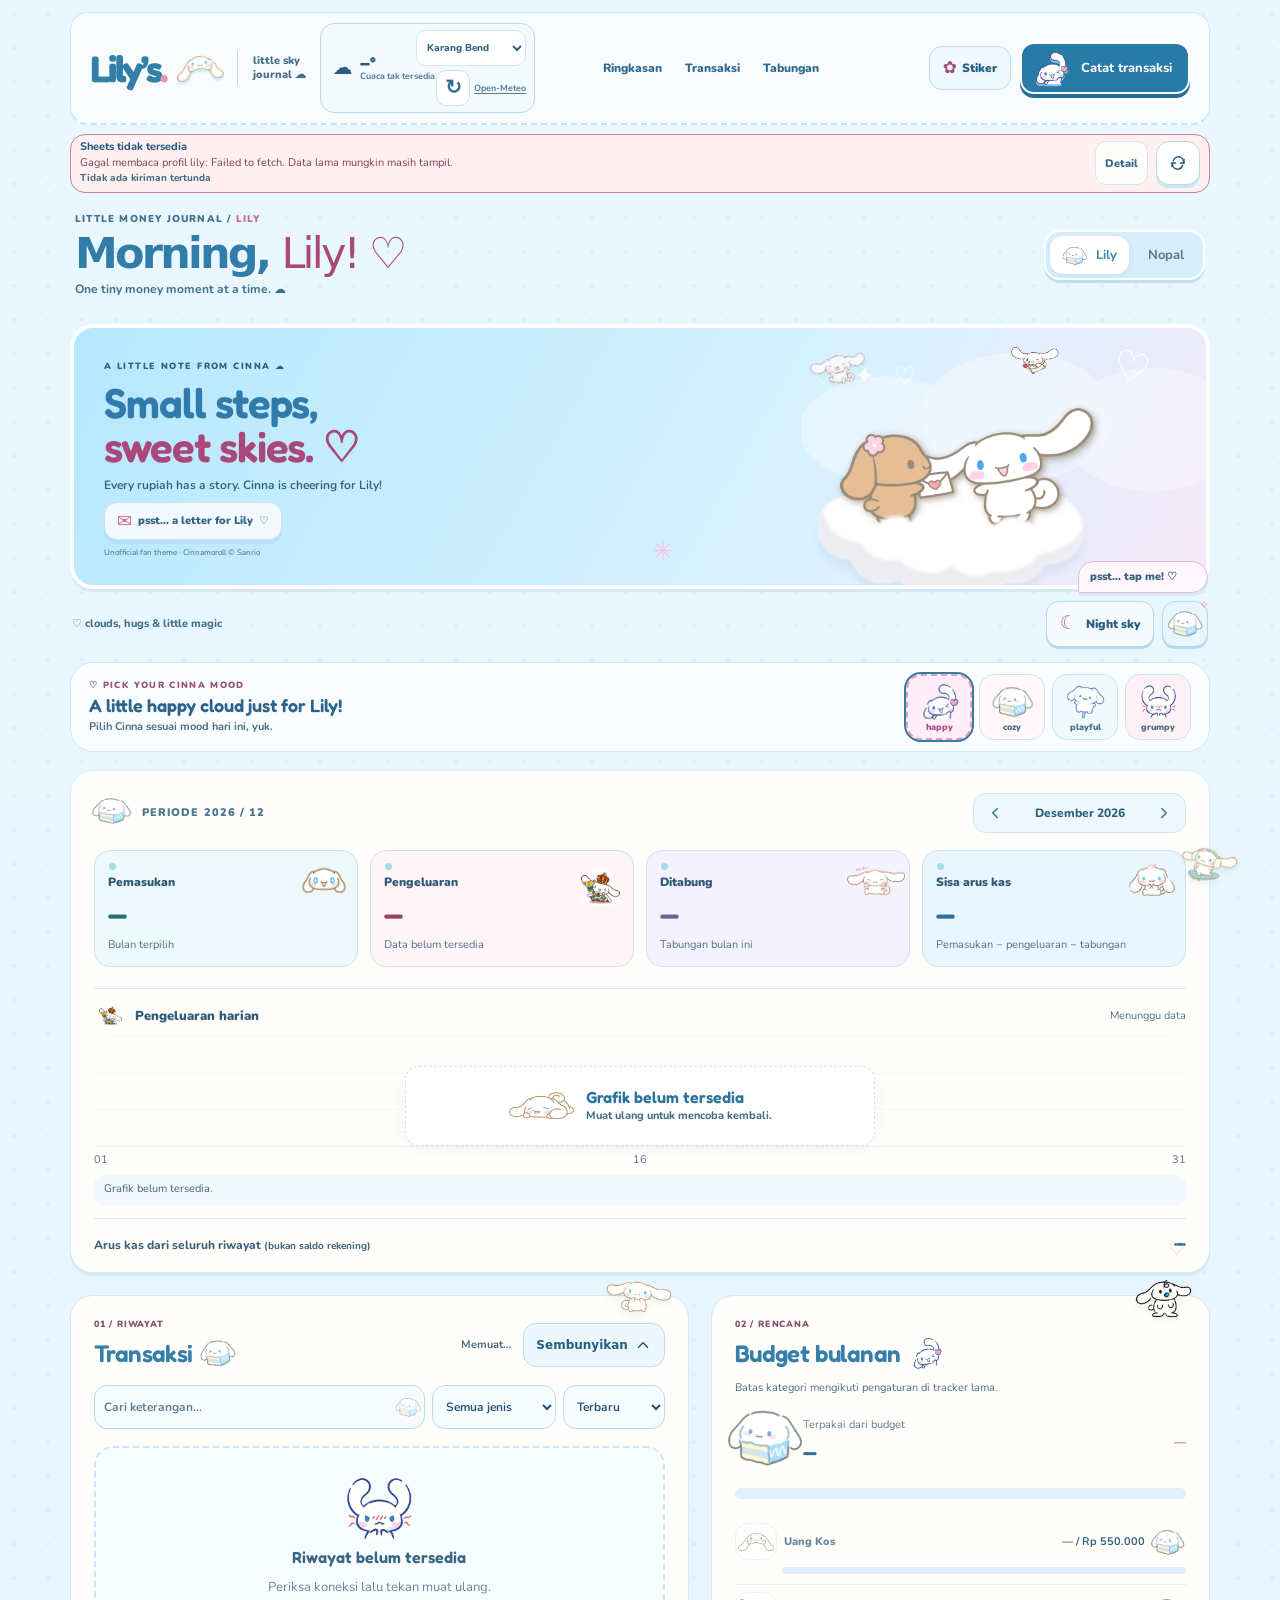
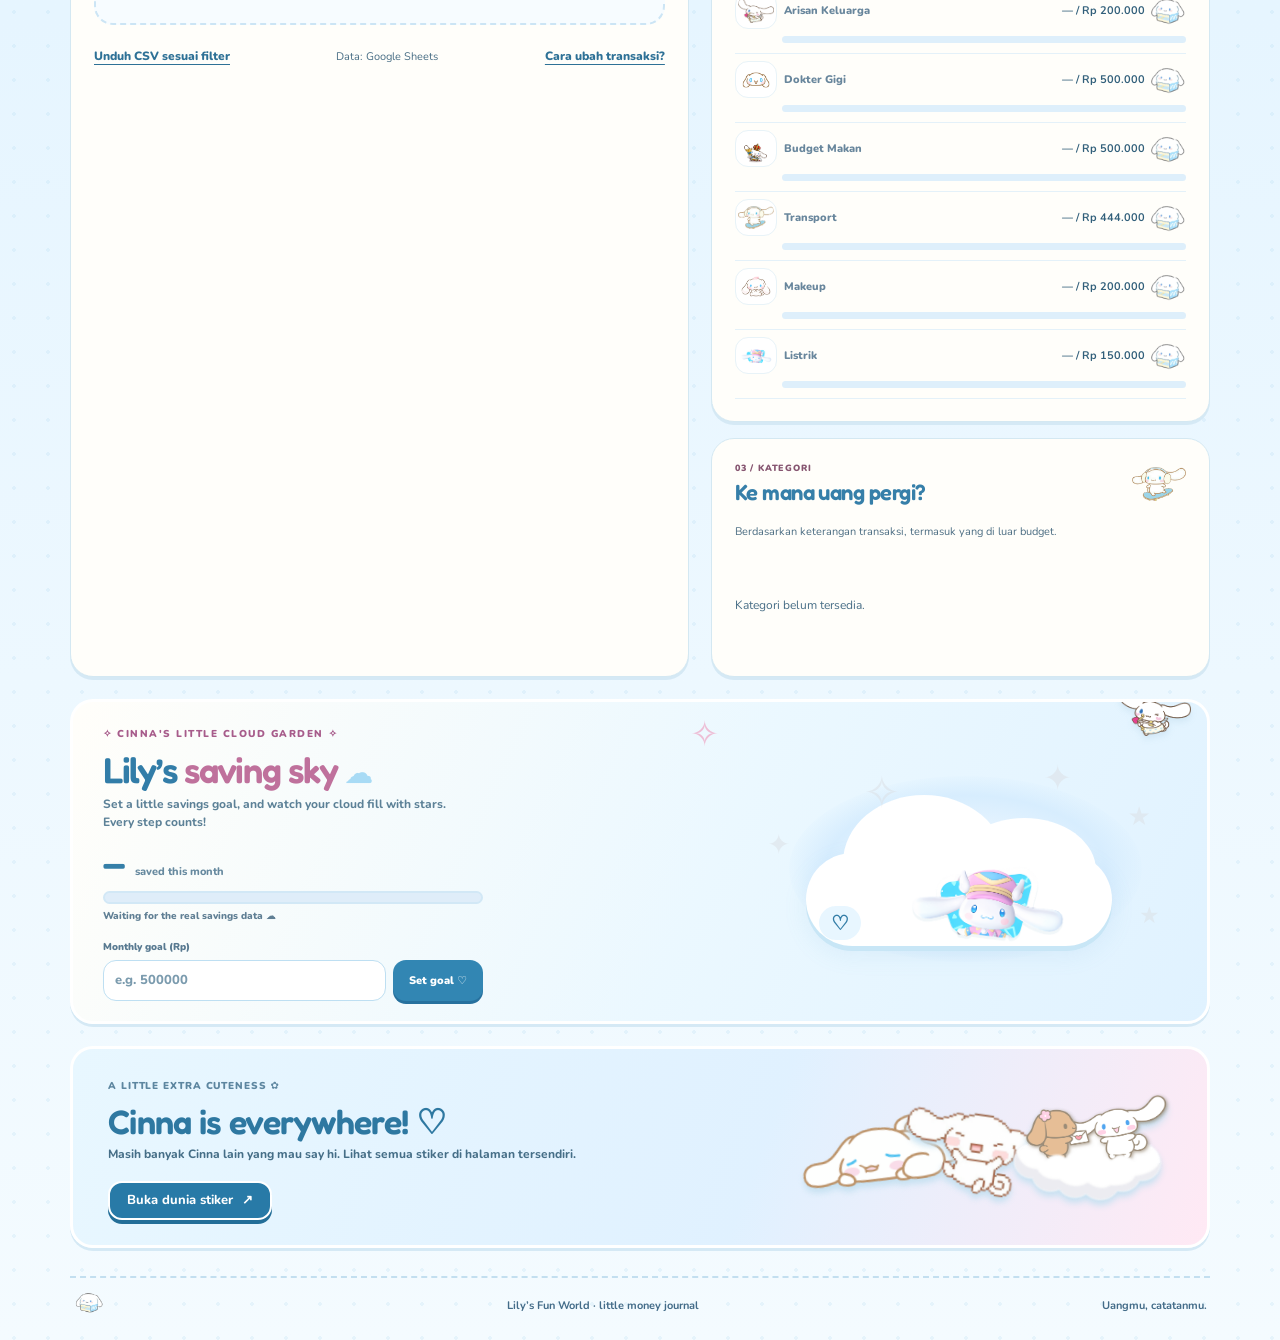
==== commit 50520a2d: "fix" ====
--- a/index.html
+++ b/index.html
@@ -78,7 +78,6 @@
 <span aria-hidden="true" class="hero-heart hero-heart-two">✳</span>
 <img alt="" aria-hidden="true" class="hero-cheer" height="120" src="assets/stickers/cinna-pixel.webp" width="120"/>
 <img alt="Ilustrasi Cinnamoroll, anak anjing putih bertelinga panjang dengan mata biru dan pipi merah muda" class="lily-banner-art" height="265" src="assets/stickers/cinna-cloud-friends.webp" width="380"/>
-<button aria-controls="lily-banner-picker" aria-expanded="false" aria-haspopup="dialog" aria-label="Ganti stiker utama banner Small steps, sweet skies" class="lily-banner-change" id="lily-banner-change" title="Ganti stiker banner" type="button"><span aria-hidden="true">✎</span><span>Ganti stiker</span></button>
 </section>
 <div aria-label="Langit Lily" class="lily-extra sky-toolbar">
 <span>♡ clouds, hugs &amp; little magic</span>
--- a/lily-opening.css
+++ b/lily-opening.css
@@ -564,3 +564,15 @@
     width: 39% !important;
   }
 }
+
+
+/* Lily banner — fine-tune sticker position on mobile */
+@media (max-width: 735px) {
+  body[data-profile="lily"] .lily-banner .lily-banner-art,
+  body[data-profile="lily"] .lily-banner .lily-banner-art.lily-banner-custom-art {
+    top: 10% !important;
+    right: 0% !important;
+    width: 50% !important;
+  }
+}
+
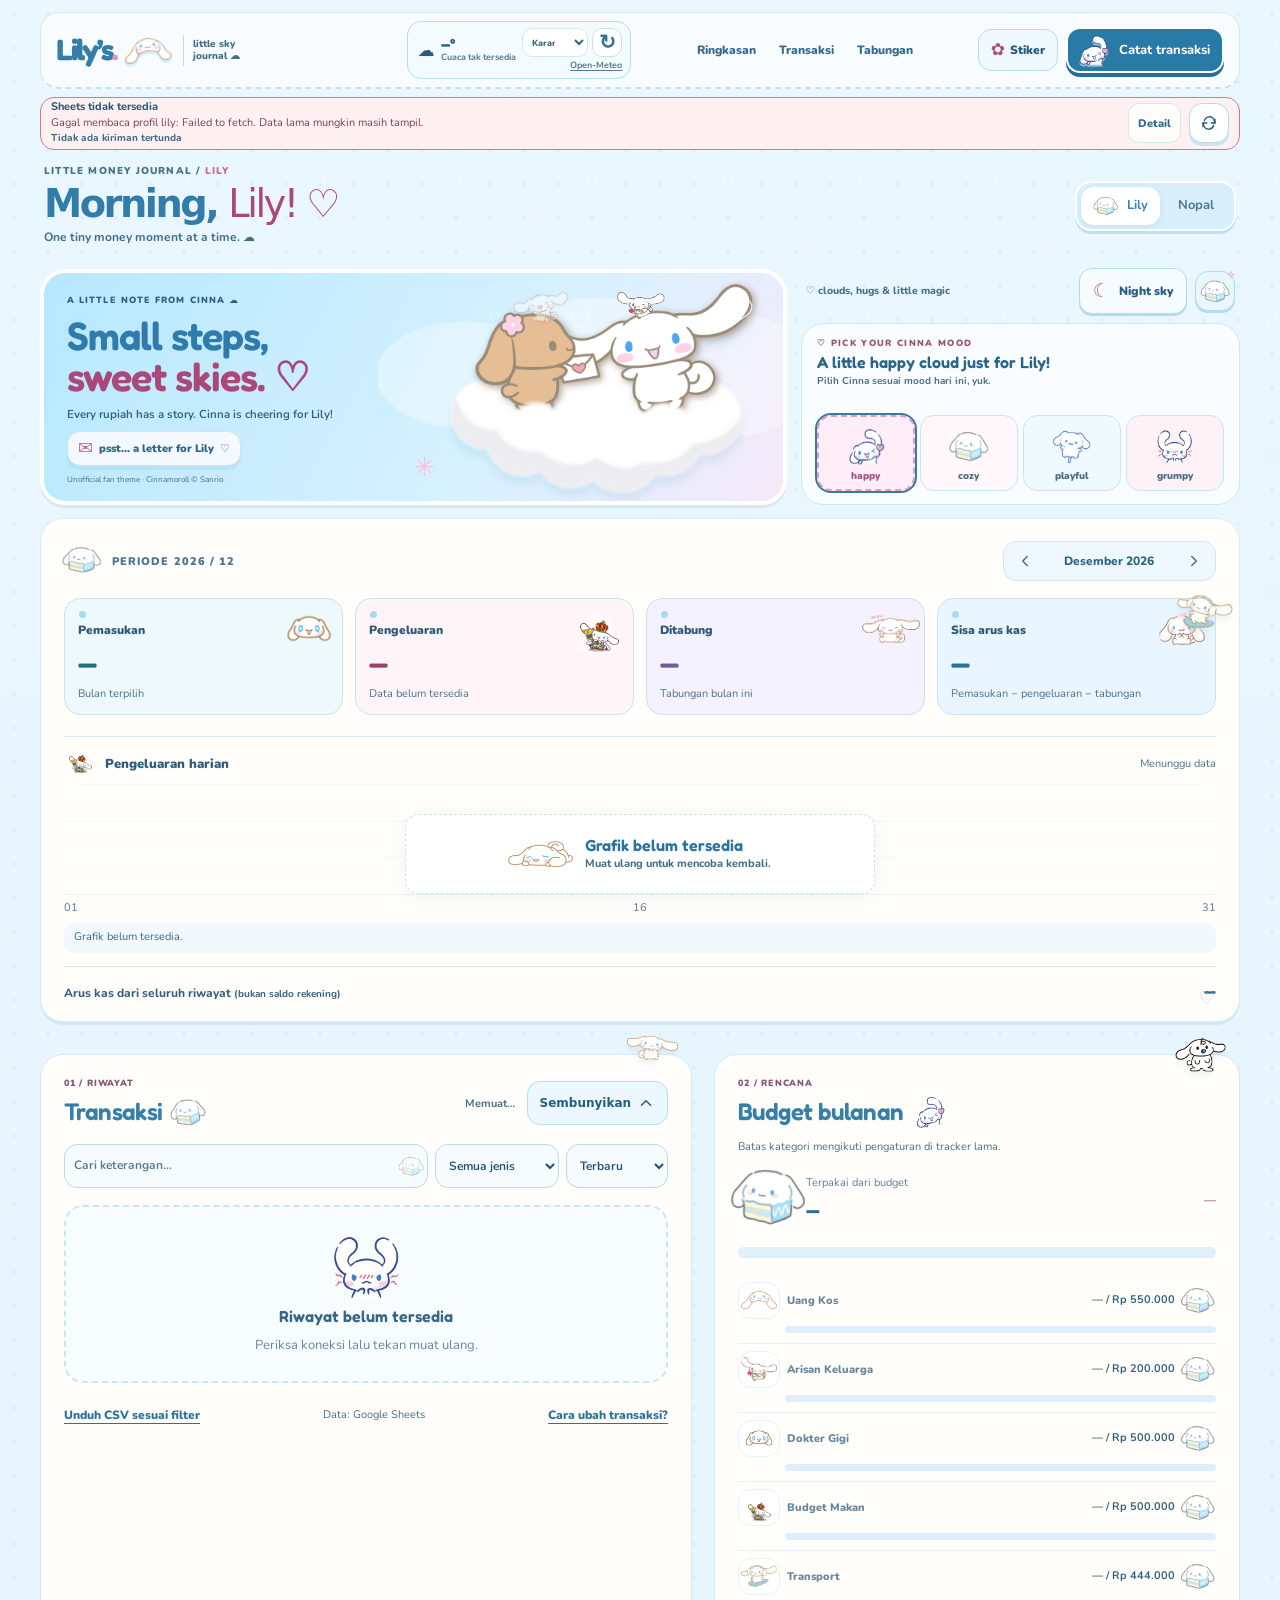
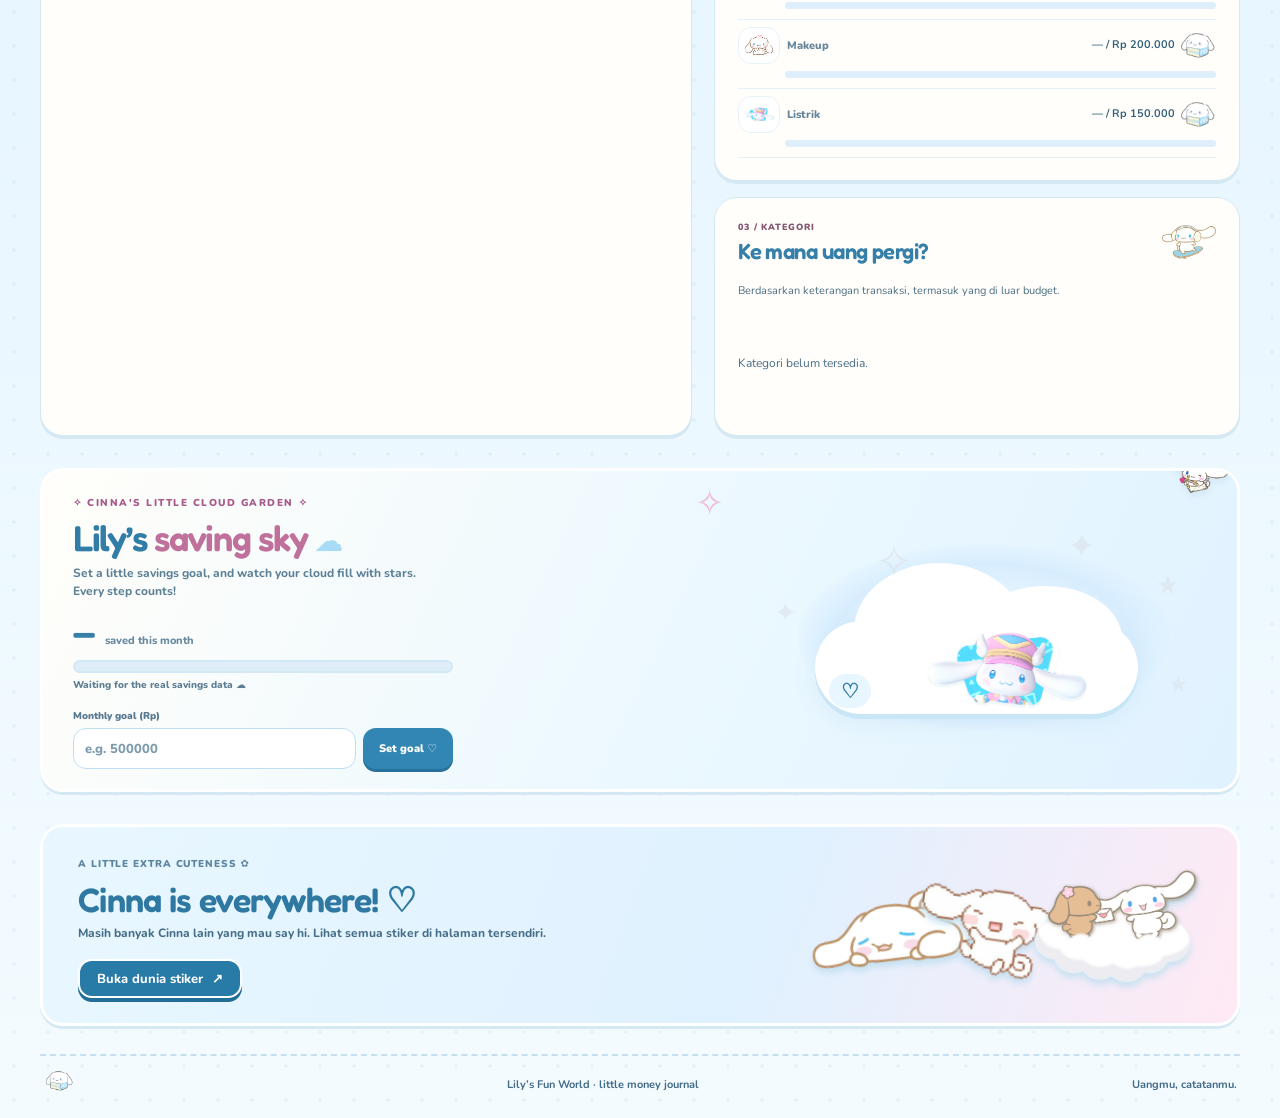
==== commit 3c59ce3f: "asd" ====
--- a/index.html
+++ b/index.html
@@ -18,6 +18,7 @@
 <link rel="stylesheet" href="nopal-midnight.css">
 <link rel="stylesheet" href="nopal-modal-polish.css">
 <link rel="stylesheet" href="lily-opening.css">
+<link rel="stylesheet" href="lily-desktop.css?v=20261110d">
 <script defer src="script.js"></script>
 <script defer src="experience.js"></script>
 <script defer src="nopal-midnight.js"></script>
--- a/lily-desktop.css
+++ b/lily-desktop.css
@@ -0,0 +1,120 @@
+/* Lily's Fun World — balanced desktop opening, 2026-11-10.
+   REPLACES lily-desktop.css. No mobile (<900px), Nopal, or JS changes. */
+@media (min-width: 900px) {
+  body[data-profile="lily"] .shell { width: min(1200px, calc(100% - 44px)); }
+  body[data-profile="lily"] .topbar {
+    margin-top: 12px; min-height: 74px !important; height: auto !important;
+    padding: 8px 15px !important; gap: 12px; align-items: center;
+    border-radius: 19px;
+  }
+  body[data-profile="lily"] .topbar .brand { min-width: 0; gap: 8px; }
+  body[data-profile="lily"] .brand-wordmark { font-size: clamp(28px, 2.3vw, 33px); }
+  body[data-profile="lily"] .brand-description { padding-left: 9px; font-size: 10px; }
+  body[data-profile="lily"] .desktop-nav { gap: 3px; justify-content:center; margin:0; }
+  body[data-profile="lily"] .desktop-nav a { padding: 9px 10px; }
+  body[data-profile="lily"] .topbar-actions { gap: 8px; margin:0; justify-content:flex-end; }
+  body[data-profile="lily"] .sticker-nav { min-height: 41px; padding: 7px 12px; }
+  body[data-profile="lily"] .cinna-desktop-add { min-height: 44px; padding: 3px 12px 3px 5px; border-radius: 13px; }
+  body[data-profile="lily"] .cinna-desktop-add .entry-cta-sticker { width: 40px; height: 36px; }
+  /* Weather has one line of relevant data and a genuine location selector. */
+  body[data-profile="lily"] .topbar .lily-weather { flex: 0 0 224px; width: 224px; min-width:0; min-height: 58px; padding: 6px 8px; gap: 6px; }
+  body[data-profile="lily"] .lily-weather-info { flex: 0 0 auto; }
+  body[data-profile="lily"] .lily-weather-icon { flex-basis: 20px; width:20px; font-size:17px; }
+  body[data-profile="lily"] .lily-weather-temp { font-size: 14px; }
+  body[data-profile="lily"] .lily-weather-actions { display:grid; grid-template-columns:minmax(0,1fr) 30px; grid-template-rows:29px 13px; align-content:center; gap:2px 4px; flex:1; min-width:0; }
+  body[data-profile="lily"] .lily-weather select { width:100%; max-width:none; min-height:29px; grid-column:1; grid-row:1; padding:0 16px 0 5px; font-size:9px; }
+  body[data-profile="lily"] .lily-weather-refresh { grid-column:2; grid-row:1; width:30px; min-width:30px; min-height:29px; padding:0; }
+  body[data-profile="lily"] .lily-weather-source { grid-column:1/-1; grid-row:2; justify-self:end; font-size:9px; line-height:1; }
+  body[data-profile="lily"] .sync-detail { min-height: 40px; margin-top: 8px; padding: 3px 10px; border-radius: 14px; }
+  body[data-profile="lily"] .sync-detail #refresh-btn { flex-basis:40px; min-height:40px; width:40px; height:40px; }
+  body[data-profile="lily"] .lily-sync-toggle { min-height:40px; }
+  body[data-profile="lily"] .intro { min-height:0; padding: 14px 4px 12px; align-items:center; gap:16px; }
+  body[data-profile="lily"] .intro h1 { font-size: clamp(32px,3vw,42px); margin:3px 0; line-height:1.12; }
+  body[data-profile="lily"] .intro-desc { font-size:12px; }
+  body[data-profile="lily"] .profile-switch { flex-shrink:0; }
+
+  body[data-profile="lily"] main > .lily-banner {
+    box-sizing:border-box; height: 236px !important; min-height: 236px !important;
+    padding: 18px 23px !important; margin: 0 !important;
+    border-radius: 25px !important; overflow:hidden;
+    display:flex; align-items:center;
+  }
+  body[data-profile="lily"] .lily-banner-copy { max-width:55%; padding:0; }
+  body[data-profile="lily"] .lily-banner-kicker { font-size:9px; letter-spacing:.12em; }
+  body[data-profile="lily"] .lily-banner h2 { font-size:clamp(30px,3.1vw,40px) !important; line-height:1.04; margin:5px 0 8px; }
+  body[data-profile="lily"] .lily-banner-copy p { margin:0; max-width:310px; font-size:11.5px; line-height:1.4; }
+  body[data-profile="lily"] .cinna-mail { min-height:35px; padding:5px 10px; margin-top:9px; }
+  body[data-profile="lily"] .lily-art-credit { display:block; margin-top:8px; font-size:8px; }
+  body[data-profile="lily"] .lily-banner .lily-banner-art,
+  body[data-profile="lily"] .lily-banner .lily-banner-art.lily-banner-custom-art {
+    box-sizing:border-box; top:50% !important; bottom:auto !important; right:1% !important;
+    width:46% !important; max-width:46% !important;
+    height:219px !important; max-height:219px !important;
+    transform:translateY(-50%) !important; object-fit:contain !important;
+    object-position:center !important; animation:none !important;
+  }
+  body[data-profile="lily"] .lily-banner .hero-cheer { opacity:.5; right:29%; top:2px; }
+  body[data-profile="lily"] .lily-banner .banner-corner-art { right:16%; }
+  body[data-profile="lily"] .lily-banner .hero-heart-one { right:4%; }
+  body[data-profile="lily"] .sky-toolbar { min-height:44px !important; height:44px !important; padding:0 5px; margin:0 !important; gap:8px; flex-wrap:nowrap; }
+  body[data-profile="lily"] .sky-toolbar > span { font-size:10.5px; line-height:1.35; }
+  body[data-profile="lily"] .sky-toggle { min-height:39px; }
+  body[data-profile="lily"] #companion-bubble { display:none !important; }
+  body[data-profile="lily"] .companion-button { width:40px !important; height:40px !important; min-height:40px !important; }
+  body[data-profile="lily"] .mood-board { margin:0 !important; padding:13px 15px !important; gap:12px; min-width:0; }
+  body[data-profile="lily"] .mood-copy { min-width:0; }
+  body[data-profile="lily"] .mood-copy strong { font-size:16px; line-height:1.17; }
+  body[data-profile="lily"] .mood-copy #mood-subline { font-size:10px; }
+  body[data-profile="lily"] .mood-choices { gap:6px; min-width:0; }
+  body[data-profile="lily"] .mood-choice { min-width:0; }
+  body[data-profile="lily"] .overview { margin:0 !important; }
+  body[data-profile="lily"] .content-grid { gap:22px; padding-top:22px; }
+  /* Stop decorative assets from extending beyond the content column. */
+  body[data-profile="lily"] :is(.overview,.activity,.budget-section,.dream-garden) > .decor-cinna { right:9px !important; max-width:59px; max-height:59px; }
+}
+
+/* Laptop: a two-column opening scene. Mood stays visible beside the banner. */
+@media (min-width: 1080px) {
+  body[data-profile="lily"] .topbar { display:grid !important; grid-template-columns:minmax(170px,1fr) 224px minmax(210px,.95fr) auto; grid-template-areas:"wordmark weather nav actions"; }
+  body[data-profile="lily"] .topbar .brand { grid-area:wordmark; }
+  body[data-profile="lily"] .topbar .lily-weather { grid-area:weather; }
+  body[data-profile="lily"] .topbar .desktop-nav { display:flex !important; grid-area:nav; }
+  body[data-profile="lily"] .topbar .topbar-actions { grid-area:actions; }
+}
+
+@media (min-width: 1000px) {
+  body[data-profile="lily"] main { display:grid; grid-template-columns:minmax(0,1.7fr) minmax(320px,1fr); column-gap:14px; row-gap:10px; align-items:start; }
+  body[data-profile="lily"] main > .intro { grid-column:1/-1; grid-row:1; }
+  body[data-profile="lily"] main > .lily-banner { grid-column:1; grid-row:2 / span 2; }
+  body[data-profile="lily"] main > .sky-toolbar { grid-column:2; grid-row:2; }
+  body[data-profile="lily"] main > .mood-board { grid-column:2; grid-row:3; height:182px !important; min-height:182px !important; display:flex; flex-direction:column; align-items:stretch; justify-content:space-between; }
+  body[data-profile="lily"] main > .mood-board .mood-choices { display:grid; grid-template-columns:repeat(4,minmax(0,1fr)); gap:5px; flex:none; }
+  body[data-profile="lily"] main > .mood-board .mood-choice { width:100%; height:76px !important; min-height:76px !important; padding:4px 1px; gap:3px; font-size:10px; border-radius:14px; }
+  body[data-profile="lily"] main > .mood-board .mood-choice img { width:43px !important; height:43px !important; }
+  body[data-profile="lily"] main > .overview { grid-column:1/-1; grid-row:4; margin-top:3px !important; }
+  body[data-profile="lily"] main > .content-grid, body[data-profile="lily"] main > .dream-garden, body[data-profile="lily"] main > .sticker-preview { grid-column:1/-1; }
+}
+
+/* Narrow laptops keep a second header-nav row; they do not squeeze icons. */
+@media (min-width:900px) and (max-width:1079px) {
+  body[data-profile="lily"] .topbar { display:grid !important; grid-template-columns:minmax(120px,1fr) 224px auto; grid-template-areas:"wordmark weather actions" "nav nav nav"; row-gap:3px; }
+  body[data-profile="lily"] .topbar .brand { grid-area:wordmark; }
+  body[data-profile="lily"] .topbar .lily-weather { grid-area:weather; }
+  body[data-profile="lily"] .topbar .topbar-actions { grid-area:actions; }
+  body[data-profile="lily"] .topbar .desktop-nav { grid-area:nav; display:flex !important; justify-content:center; }
+  body[data-profile="lily"] .topbar .desktop-nav a { padding:3px 13px; }
+  body[data-profile="lily"] .brand-description { display:none; }
+
+}
+@media (min-width:900px) and (max-width:999px) {
+  body[data-profile="lily"] main > .lily-banner { height:222px !important; min-height:222px !important; }
+  body[data-profile="lily"] main > .mood-board { display:flex; align-items:center; justify-content:space-between; min-height:84px !important; }
+  body[data-profile="lily"] main > .mood-board .mood-choice { width:67px; height:62px; }
+  body[data-profile="lily"] main > .mood-board .mood-choice img { width:36px; height:36px; }
+  body[data-profile="lily"] main > .sky-toolbar { margin:6px 0 8px !important; }
+  body[data-profile="lily"] main > .overview { margin-top:8px !important; }
+}
+@media (prefers-reduced-motion:reduce) {
+  body[data-profile="lily"] .lily-banner-art,
+  body[data-profile="lily"] .mood-choice { animation:none !important; transition:none !important; }
+}
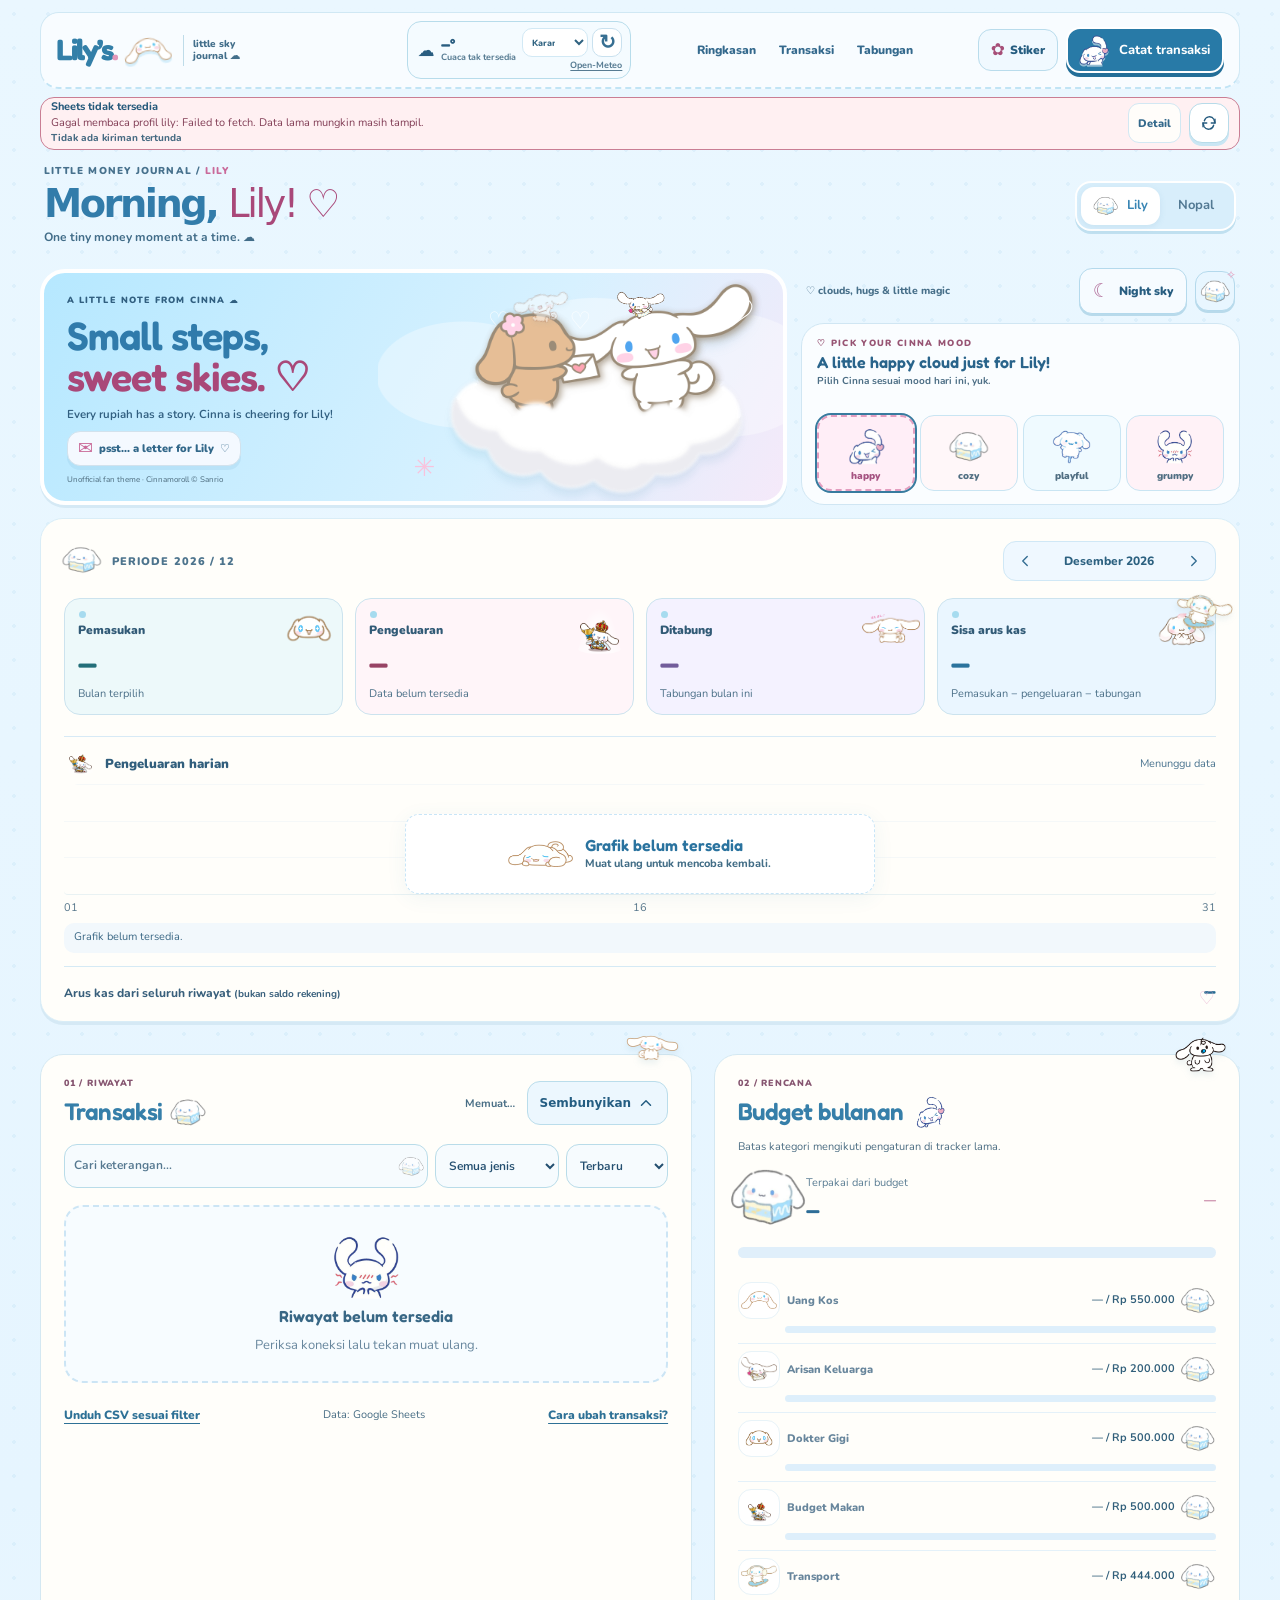
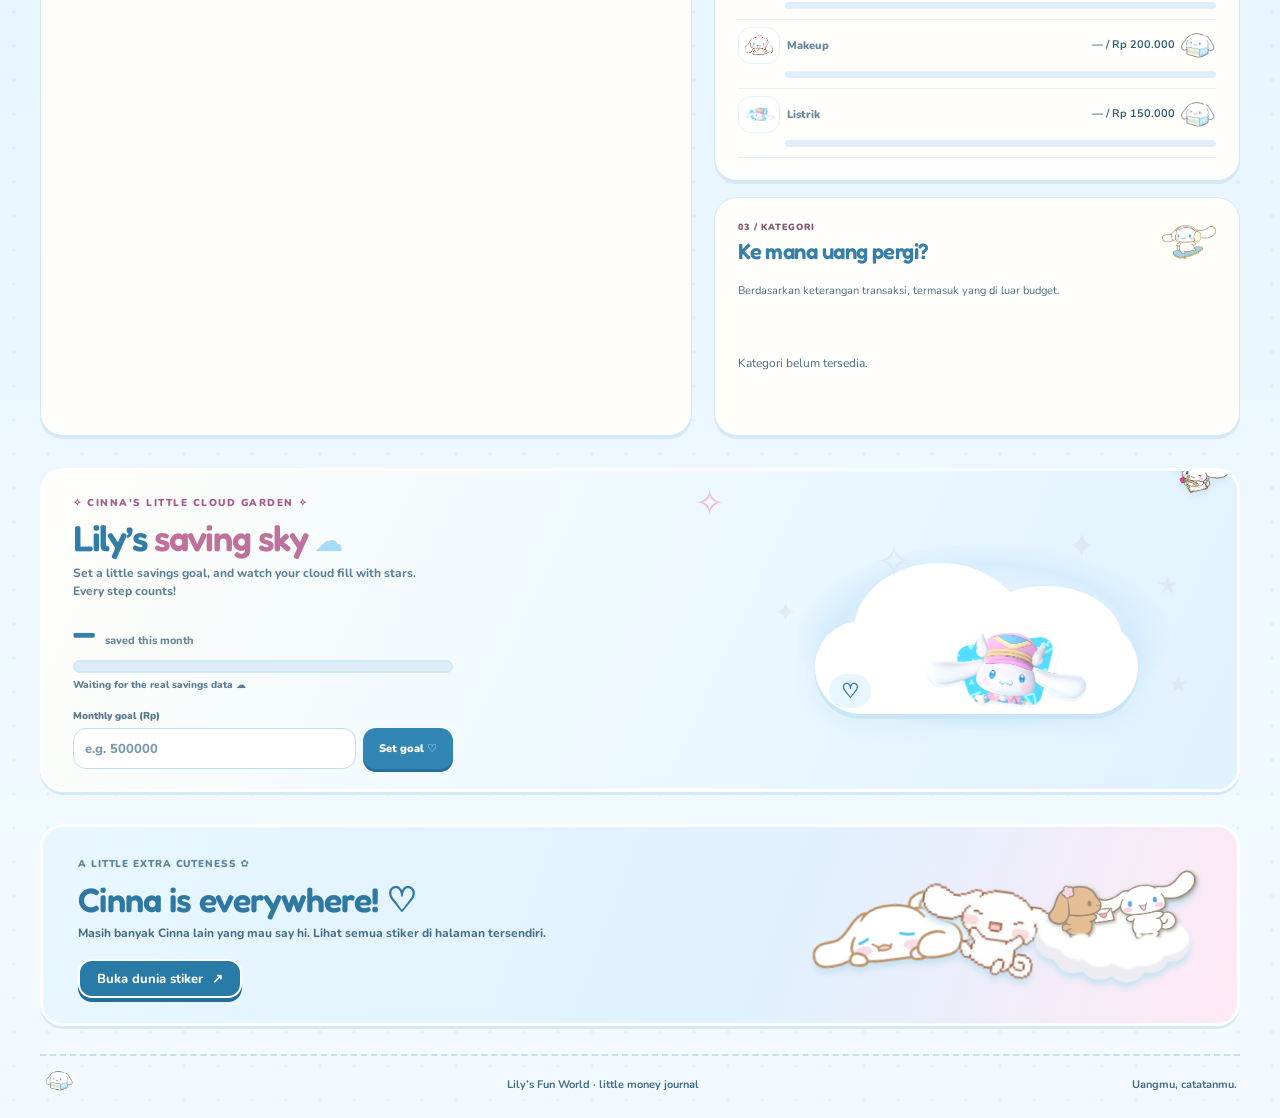
==== commit f94ec966: "uasdp" ====
--- a/index.html
+++ b/index.html
@@ -19,10 +19,12 @@
 <link rel="stylesheet" href="nopal-modal-polish.css">
 <link rel="stylesheet" href="lily-opening.css">
 <link rel="stylesheet" href="lily-desktop.css?v=20261110d">
+<link rel="stylesheet" href="nopal-starlight.css?v=1">
 <script defer src="script.js"></script>
 <script defer src="experience.js"></script>
 <script defer src="nopal-midnight.js"></script>
 <script defer src="lily-opening.js"></script>
+<script defer src="nopal-starlight.js?v=1"></script>
 </head>
 <body data-profile="lily">
 <a class="skip" href="#main">Lewati ke konten</a>
--- a/nopal-starlight.css
+++ b/nopal-starlight.css
@@ -0,0 +1,468 @@
+/* NOPAL / STARLIGHT. Intentionally scoped so Lily's style is untouched. */
+body[data-profile="nopal"] {
+  --crust: #070911;
+  --mantle: #101522;
+  --base: #101521;
+  --surface0: #192132;
+  --surface1: #334052;
+  --surface2: #64768c;
+  --edge: rgba(195, 205, 229, .16);
+  --text: #f5f4f1;
+  --subtext: #c7d0de;
+  --overlay: #a7b5c8;
+  --green: #a9e0d0;
+  --lavender: #d0c9e8;
+  --mauve: #ddd0b4;
+  --teal: #a9e0d0;
+  --red: #f3a5b1;
+  color-scheme: dark;
+  background-color: #070911;
+  background-image:
+    radial-gradient(ellipse 60% 380px at 65% -150px, rgba(89, 73, 133, .24), transparent 84%),
+    radial-gradient(ellipse 54% 350px at -20% 460px, rgba(47, 69, 107, .16), transparent 85%),
+    linear-gradient(180deg, #070911 0%, #0b0e17 43%, #080a12 100%);
+  color: var(--text);
+}
+body[data-profile="nopal"] .shell { width: min(1160px, calc(100% - 38px)); }
+body[data-profile="nopal"] .topbar {
+  position: relative;
+  z-index: 4;
+  height: 74px;
+  min-height: 74px;
+  padding: 0 3px;
+  border: 0;
+  border-bottom: 1px solid rgba(213, 222, 240, .17);
+  border-radius: 0;
+  background: transparent;
+  box-shadow: none;
+}
+body[data-profile="nopal"] .brand-wordmark {
+  color: #f7f4f0;
+  font: 600 clamp(25px, 2.65vw, 32px)/1 'Fredoka', sans-serif;
+  letter-spacing: -.045em;
+}
+body[data-profile="nopal"] .brand-dot { color: #dccbb0; }
+body[data-profile="nopal"] .brand-description { color: #b4c0d0; border-color: #3b4557; }
+body[data-profile="nopal"] .nopal-cat-logo {
+  width: 47px;
+  height: 47px;
+  flex: 0 0 47px;
+  padding: 0;
+  border: none;
+  border-radius: 0;
+  background: none;
+}
+body[data-profile="nopal"] .nopal-cat {
+  object-fit: contain;
+  pointer-events: none;
+  user-select: none;
+  -webkit-user-drag: none;
+  filter:
+    brightness(1.14)
+    drop-shadow(0 0 1px rgba(247, 239, 220, .76))
+    drop-shadow(0 4px 6px rgba(0, 0, 0, .30));
+}
+body[data-profile="nopal"] .topbar-actions .primary,
+body[data-profile="nopal"] .action.primary,
+body[data-profile="nopal"] #submit-entry {
+  background: #dcd5c2;
+  color: #171d29;
+  border: 1px solid #dcd5c2;
+  font-weight: 900;
+  box-shadow: none;
+}
+body[data-profile="nopal"] .action.primary:hover { background: #eee8d6; border-color: #eee8d6; }
+body[data-profile="nopal"] .desktop-nav a { color: #bdc9d7; }
+body[data-profile="nopal"] .desktop-nav a:hover,
+body[data-profile="nopal"] .desktop-nav a:focus-visible { color: white; background: rgba(229, 224, 216, .08); }
+body[data-profile="nopal"] :is(button,a,input,select,textarea):focus-visible {
+  outline: 3px solid #e6d8b8 !important;
+  outline-offset: 3px !important;
+}
+
+/* A miniature fibre-optic night sky belongs in the greeting, not on the money. */
+body[data-profile="nopal"] .intro {
+  position: relative;
+  z-index: 1;
+  isolation: isolate;
+  min-height: 176px;
+  margin: 14px 0 18px;
+  padding: 23px 28px;
+  border: 1px solid rgba(204, 206, 236, .22);
+  border-radius: 23px;
+  background:
+    radial-gradient(ellipse at 80% 24%, rgba(106, 95, 148, .26), transparent 56%),
+    linear-gradient(120deg, #111624, #0b101b 78%);
+  box-shadow: 0 16px 38px rgba(0,0,0,.17), inset 0 1px 0 rgba(255,255,255,.035);
+  overflow: hidden;
+  align-items: center;
+}
+body[data-profile="nopal"] .intro::after {
+  content: '';
+  position: absolute;
+  inset: auto -2% 0 auto;
+  width: 43%;
+  height: 1px;
+  background: linear-gradient(90deg, transparent, rgba(211, 200, 170, .4), transparent);
+  pointer-events: none;
+}
+body[data-profile="nopal"] .intro > :not(.nopal-starfield) {
+  z-index: 1;
+  position: relative;
+}
+body[data-profile="nopal"] .intro > div:first-of-type {
+  min-width: 0;
+  max-width: 760px;
+  padding-right: clamp(76px, 10vw, 132px);
+}
+body[data-profile="nopal"] .intro h1 {
+  font: 600 clamp(30px, 4.35vw, 48px)/1.06 'Fredoka', sans-serif;
+  margin: 5px 0 8px;
+  letter-spacing: -.055em;
+  color: #f8f6f5;
+}
+body[data-profile="nopal"] .intro h1 em { color: #d7cfb9; font-style: normal; }
+body[data-profile="nopal"] .intro .eyebrow {
+  color: #c9c9de;
+  font-size: 10px;
+  letter-spacing: .145em;
+  font-weight: 900;
+}
+body[data-profile="nopal"] .intro-desc {
+  color: #c2cad6;
+  font-size: 12px;
+  line-height: 1.5;
+}
+body[data-profile="nopal"] .nopal-intro-cat {
+  position: absolute;
+  top: 50%;
+  right: clamp(2px, 4vw, 36px);
+  width: clamp(86px, 10vw, 123px);
+  height: clamp(90px, 10vw, 123px);
+  opacity: .95;
+  transform: translateY(-49%);
+  animation: none !important;
+}
+body[data-profile="nopal"] .profile-switch {
+  flex: 0 0 auto;
+  padding: 4px;
+  border: 1px solid rgba(205, 213, 228, .25);
+  border-radius: 14px;
+  background: rgba(14, 19, 32, .72);
+}
+body[data-profile="nopal"] .profile {
+  min-height: 44px;
+  color: #d1d9e4;
+  border-radius: 11px;
+}
+body[data-profile="nopal"] .profile.active {
+  color: #1b2030;
+  background: #ded6c6;
+}
+body[data-profile="nopal"] .nopal-starfield {
+  position: absolute;
+  z-index: 0;
+  inset: 0;
+  pointer-events: none;
+  overflow: hidden;
+}
+body[data-profile="nopal"] .nopal-star {
+  position: absolute;
+  top: var(--sy);
+  left: var(--sx);
+  width: var(--sr);
+  height: var(--sr);
+  border-radius: 50%;
+  opacity: var(--so);
+  background: #e5eafa;
+  box-shadow: 0 0 6px 1px rgba(228, 230, 255, .45);
+}
+body[data-profile="nopal"] .nopal-star-warm {
+  background: #f5dfad;
+  box-shadow: 0 0 7px 1px rgba(250, 221, 162, .48);
+}
+body[data-profile="nopal"][data-nopal-stars="off"] .nopal-starfield {
+  display: none;
+}
+body[data-profile="nopal"] .nopal-stars-toggle {
+  display: inline-flex;
+  align-items: center;
+  gap: 8px;
+  margin-top: 11px;
+  min-height: 37px;
+  padding: 7px 12px;
+  border: 1px solid rgba(222, 209, 176, .37);
+  border-radius: 999px;
+  color: #e0d4b8;
+  background: rgba(42, 42, 59, .66);
+  font: 800 11px/1.2 'Nunito', sans-serif;
+  cursor: pointer;
+}
+body[data-profile="nopal"] .nopal-stars-toggle:hover { background: rgba(69, 64, 82, .82); }
+body[data-profile="nopal"] .nopal-stars-toggle > span { font-size: 17px; }
+body[data-profile="lily"] :is(.nopal-starfield,.nopal-stars-toggle) { display: none !important; }
+@media (prefers-reduced-motion: no-preference) {
+  body[data-profile="nopal"][data-nopal-stars="on"] .nopal-star {
+    animation: nopal-star-breathe var(--st) ease-in-out var(--sd) infinite alternate;
+  }
+  @keyframes nopal-star-breathe {
+    from { opacity: .20; }
+    to { opacity: var(--so); }
+  }
+  body[data-profile="nopal"] .nopal-stars-toggle:active { transform: scale(.97); }
+}
+@media (prefers-reduced-motion: reduce) {
+  body[data-profile="nopal"] .nopal-star { animation: none !important; }
+}
+
+/* Data remains the point of the app: no stars, glass blur or mascots over numbers. */
+body[data-profile="nopal"] .sync-detail {
+  margin: 8px 0 0;
+  min-height: 47px;
+  padding: 10px 14px;
+  background: #131a28;
+  border: 1px solid rgba(184, 199, 217, .22);
+  border-radius: 14px;
+  box-shadow: none;
+}
+body[data-profile="nopal"] .sync-detail.is-problem { border-color: #f3a5b1; }
+body[data-profile="nopal"] .sync-detail.is-pending { border-color: #e3c08e; }
+body[data-profile="nopal"] .sync-detail :is(#sync-label,#sync-last,#sync-pending,#sync-detail-text) { color: #d0d9e5; }
+body[data-profile="nopal"] :is(.overview,.activity,.category-section) {
+  background: #101521;
+  border: 1px solid rgba(196, 203, 225, .19);
+  border-radius: 21px;
+  box-shadow: 0 10px 24px rgba(0,0,0,.13);
+}
+body[data-profile="nopal"] .overview { padding: 22px 23px 18px; }
+body[data-profile="nopal"] .overview-header .label { color: #c9d1e1; }
+body[data-profile="nopal"] .months {
+  background: #1a2131;
+  border: 1px solid #41475a;
+  border-radius: 12px;
+}
+body[data-profile="nopal"] .months button { min-width: 41px; min-height: 41px; }
+body[data-profile="nopal"] .months > span { color: #f2f0ee; }
+body[data-profile="nopal"] .headline-grid { gap: 10px; margin: 15px 0 0; }
+body[data-profile="nopal"] .metric-card {
+  border: 1px solid rgba(177, 192, 213, .22);
+  background: #191f2d;
+  border-radius: 15px;
+  padding: 16px 15px;
+  min-height: 117px;
+  gap: 6px;
+  box-shadow: none;
+  overflow: hidden;
+}
+body[data-profile="nopal"] .metric-label {
+  color: #c2cbd9;
+  font-size: 11px;
+  padding-right: 45px;
+}
+body[data-profile="nopal"] .metric-card .metric-amount {
+  color: #f5f3ef;
+  font: 600 clamp(19px, 2.2vw, 27px)/1.18 'Fredoka', sans-serif;
+  letter-spacing: -.04em;
+  font-variant-numeric: tabular-nums;
+  overflow-wrap: anywhere;
+}
+body[data-profile="nopal"] .metric-income .metric-amount { color: #9cdecc; }
+body[data-profile="nopal"] .metric-expense .metric-amount { color: #f2d2c5; }
+body[data-profile="nopal"] .metric-savings .metric-amount { color: #d6cfed; }
+body[data-profile="nopal"] .metric-cash .metric-amount.negative,
+body[data-profile="nopal"] .overview-bottom strong.negative { color: #f3a5b1; }
+body[data-profile="nopal"] .metric-sub { color: #aebdcf; }
+body[data-profile="nopal"] .nopal-metric-cat { width: 42px; height: 42px; top: 10px; right: 9px; opacity: .88; }
+body[data-profile="nopal"] .chart-head { margin-top: 23px; padding-top: 17px; border-color: var(--edge); }
+body[data-profile="nopal"] .chart-wrap {
+  background: repeating-linear-gradient(to top, transparent 0, transparent calc(33.333% - 1px), rgba(190, 200, 218, .09) calc(33.333% - 1px), rgba(190, 200, 218, .09) 33.333%);
+  border-bottom: 1px solid rgba(193, 203, 220, .17);
+}
+body[data-profile="nopal"] .chart-col span { background: #586881; }
+body[data-profile="nopal"] .chart-col span.peak { background: #b9c7e1; }
+body[data-profile="nopal"] .chart-col[data-selected="true"] span { background: #d5c4aa; }
+body[data-profile="nopal"] .chart-selected { color: #c1cede; }
+body[data-profile="nopal"] .overview-bottom {
+  color: #ccd3df;
+  border-color: rgba(188, 201, 220, .17);
+}
+body[data-profile="nopal"] .overview-bottom strong { color: #f4f3f1; }
+
+/* Monthly budgeting is Lily's thing. Nopal keeps real categories and history. */
+body[data-profile="nopal"] #budget-section,
+body[data-profile="nopal"] .note-panel { display: none !important; }
+body[data-profile="nopal"] .content-grid {
+  display: grid;
+  grid-template-columns: minmax(0, 1.53fr) minmax(270px, .88fr);
+  align-items: start;
+  gap: 17px;
+  padding-top: 17px;
+}
+body[data-profile="nopal"] .right-column { display: block; min-width: 0; }
+body[data-profile="nopal"] .category-section {
+  margin: 0 !important;
+  padding: 20px 18px;
+  border-top: 1px solid rgba(196, 203, 225, .19);
+}
+body[data-profile="nopal"] .category-section > .quiet { color: #b8c6d5; }
+body[data-profile="nopal"] .category-title,
+body[data-profile="nopal"] .category-item > strong { color: #ebedf1; }
+body[data-profile="nopal"] .category-track { background: #2a3344; }
+body[data-profile="nopal"] .category-track span { background: #b3d4ca; }
+body[data-profile="nopal"] .activity { min-width: 0; padding: 21px 20px; }
+body[data-profile="nopal"] .section-top { align-items: center; }
+body[data-profile="nopal"] .section-top h2 {
+  color: #f2f2f5;
+  font-family: 'Fredoka', sans-serif;
+  font-weight: 600;
+}
+body[data-profile="nopal"] .filters :is(input,select) {
+  min-height: 43px;
+  border: 1px solid #434f66;
+  border-radius: 11px;
+  background: #1a2332;
+  color: #f5f3f1;
+}
+body[data-profile="nopal"] .record { border-color: rgba(195, 206, 221, .15); }
+body[data-profile="nopal"] .record-icon { background: #1c2839; }
+body[data-profile="nopal"] .record-copy { background: #202b3c; color: #d1dfeb; }
+body[data-profile="nopal"] .record-copy:hover { background: #344255; }
+body[data-profile="nopal"] #history-toggle { color: #e7ebf3; }
+body[data-profile="nopal"] #export-btn { color: #ddd4bb; }
+body[data-profile="nopal"] footer { border-color: rgba(189, 201, 221, .18); }
+
+/* The cats float on their own transparent pixels. No frames or radial discs. */
+body[data-profile="nopal"] .nopal-cat-logo,
+body[data-profile="nopal"] .mobile-dock #new-entry-mobile .nopal-cat-add { border: 0; border-radius: 0; background: none !important; }
+body[data-profile="nopal"] .nopal-chart-cat { width: 35px; height: 35px; }
+body[data-profile="nopal"] .nopal-heading-cat { width: 38px; height: 38px; flex-basis: 38px; }
+body[data-profile="nopal"] .nopal-note-cat { display: none; }
+
+/* Separate transaction sheet keeps all existing validation and writes. */
+body[data-profile="nopal"] #entry-dialog {
+  color: #f5f5f4;
+  background: #111723;
+  border: 1px solid #485469;
+  box-shadow: 0 26px 80px rgba(0,0,0,.65);
+}
+body[data-profile="nopal"] #entry-dialog .dialog-header h2 { color: #f5f4f1; }
+body[data-profile="nopal"] #entry-dialog .dialog-header .eyebrow { color: #d8cdb4; }
+body[data-profile="nopal"] #entry-dialog .dialog-bottom .action.primary {
+  background: #ded6c3;
+  color: #151b27;
+}
+body[data-profile="nopal"] #entry-dialog :is(input,select),
+body[data-profile="nopal"] #entry-dialog .amount-control {
+  color: #f2f3f5;
+  background: #202839;
+  border: 1px solid #4c5b70;
+}
+body[data-profile="nopal"] #entry-dialog .amount-control input {
+  border: 0 !important;
+  background: transparent !important;
+  outline: none !important;
+  box-shadow: none !important;
+}
+body[data-profile="nopal"] #entry-dialog .amount-control:focus-within {
+  border-color: #ddceb3;
+  outline: 2px solid #ddceb3;
+  outline-offset: 2px;
+}
+body[data-profile="nopal"] #entry-dialog :is(.dialog-header,.dialog-bottom) { background: #111723; }
+
+@media (min-width: 736px) and (max-width: 1050px) {
+  body[data-profile="nopal"] .content-grid { grid-template-columns: 1fr; }
+  body[data-profile="nopal"] .intro { padding: 19px 20px; }
+}
+@media (max-width: 735px) {
+  body[data-profile="nopal"] .shell { width: calc(100% - 22px); }
+  body[data-profile="nopal"] .topbar { height: 64px; min-height: 64px; padding: 0 2px; }
+  body[data-profile="nopal"] .brand { gap: 6px; }
+  body[data-profile="nopal"] .brand-wordmark { font-size: 25px; }
+  body[data-profile="nopal"] .nopal-cat-logo { width: 36px; height: 36px; flex-basis: 36px; }
+  body[data-profile="nopal"] .brand-description { padding-left: 8px; font-size: 9px; }
+  body[data-profile="nopal"] .intro {
+    min-height: 154px;
+    margin: 10px 0 14px;
+    padding: 17px 16px;
+    border-radius: 19px;
+    flex-wrap: wrap;
+    gap: 10px;
+  }
+  body[data-profile="nopal"] .intro > div:first-of-type { padding-right: 70px; max-width: 100%; }
+  body[data-profile="nopal"] .intro h1 { font-size: clamp(27px, 7.4vw, 37px); }
+  body[data-profile="nopal"] .intro-desc { font-size: 11px; }
+  body[data-profile="nopal"] .nopal-intro-cat {
+    top: 44%; right: -2px; width: 73px; height: 80px;
+  }
+  body[data-profile="nopal"] .profile-switch { min-height: 47px; margin: 0; }
+  body[data-profile="nopal"] .profile { min-height: 39px; }
+  body[data-profile="nopal"] .nopal-stars-toggle { margin-top: 8px; min-height: 34px; padding: 5px 10px; }
+  body[data-profile="nopal"] .overview { padding: 17px 13px; border-radius: 18px; }
+  body[data-profile="nopal"] .headline-grid { grid-template-columns: repeat(2,minmax(0,1fr)); gap: 9px; }
+  body[data-profile="nopal"] .metric-card { min-height: 108px; padding: 13px 11px; }
+  body[data-profile="nopal"] .metric-label { padding-right: 33px; }
+  body[data-profile="nopal"] .nopal-metric-cat { width: 34px; height: 34px; right: 5px; top: 7px; }
+  body[data-profile="nopal"] .metric-card .metric-amount { font-size: clamp(18px,5.4vw,24px); }
+  body[data-profile="nopal"] .content-grid { grid-template-columns: minmax(0,1fr); gap: 14px; padding-top: 14px; }
+  body[data-profile="nopal"] .activity { padding: 17px 14px; }
+  body[data-profile="nopal"] .category-section { padding: 17px 14px; }
+  body[data-profile="nopal"] .right-column { display: block; }
+  body[data-profile="nopal"] .mobile-dock {
+    border: 1px solid #4a536b;
+    background: rgba(14, 19, 31, .95);
+    box-shadow: 0 12px 35px rgba(0,0,0,.48);
+    -webkit-backdrop-filter: blur(10px);
+    backdrop-filter: blur(10px);
+  }
+  body[data-profile="nopal"] .mobile-dock .dock-link.active,
+  body[data-profile="nopal"] .mobile-dock .dock-link[aria-current="page"] {
+    background: rgba(215, 206, 187, .13);
+    color: #f3eadb;
+  }
+  body[data-profile="nopal"] .mobile-dock #new-entry-mobile {
+    background: transparent !important;
+    border: 0 !important;
+    box-shadow: none !important;
+  }
+  body[data-profile="nopal"] .mobile-dock #new-entry-mobile .nopal-cat-add {
+    background: none !important;
+    border: 0 !important;
+    border-radius: 0 !important;
+  }
+  body[data-profile="nopal"] .mobile-dock #new-entry-mobile .dock-add-label { color: #e8dcc0; }
+  body[data-profile="nopal"] footer { padding-bottom: calc(112px + env(safe-area-inset-bottom)); }
+}
+@media (max-width: 360px) {
+  body[data-profile="nopal"] .brand-description { display: none; }
+  body[data-profile="nopal"] .intro { padding-inline: 12px; }
+  body[data-profile="nopal"] .intro > div:first-of-type { padding-right: 58px; }
+  body[data-profile="nopal"] .nopal-intro-cat { width: 60px; height: 69px; }
+  body[data-profile="nopal"] .nopal-stars-toggle { font-size: 10px; }
+}
+
+/* On wider screens, the cat inhabits the middle of the night sky,
+   between the greeting and profile switch, rather than sitting on text. */
+@media (min-width: 736px) {
+  body[data-profile="nopal"] .intro > div:first-of-type { position: static; }
+  body[data-profile="nopal"] .nopal-intro-cat {
+    position: absolute;
+    top: 52%;
+    right: 23%;
+    width: clamp(98px, 10vw, 124px);
+    height: clamp(100px, 10vw, 124px);
+    transform: translateY(-50%);
+  }
+}
+
+@media (min-width: 736px) and (max-width: 900px) {
+  body[data-profile="nopal"] .nopal-intro-cat {
+    right: 32%;
+    width: 99px;
+    height: 100px;
+  }
+}
+@media (max-width: 735px) {
+  /* Less animated light on phones; the view stays calm and inexpensive to paint. */
+  body[data-profile="nopal"] .nopal-star:nth-child(n + 32) { display: none; }
+}
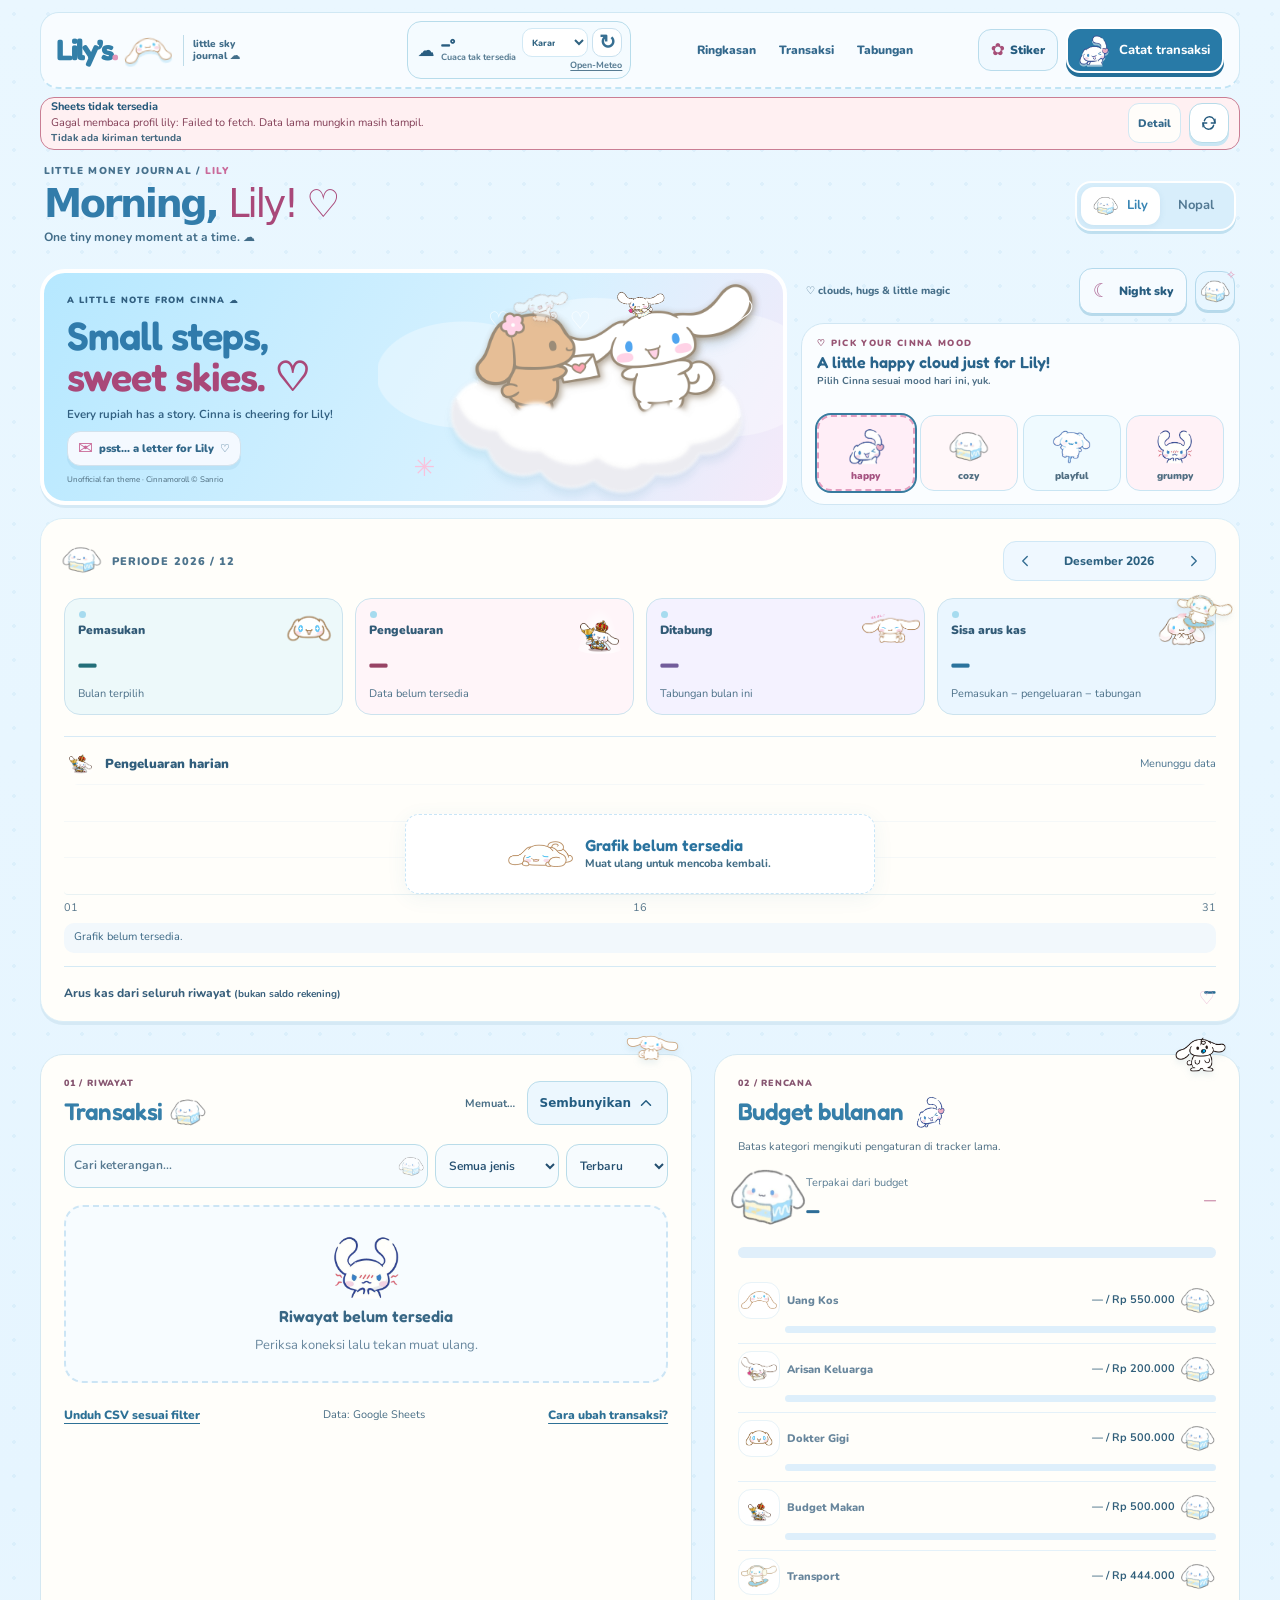
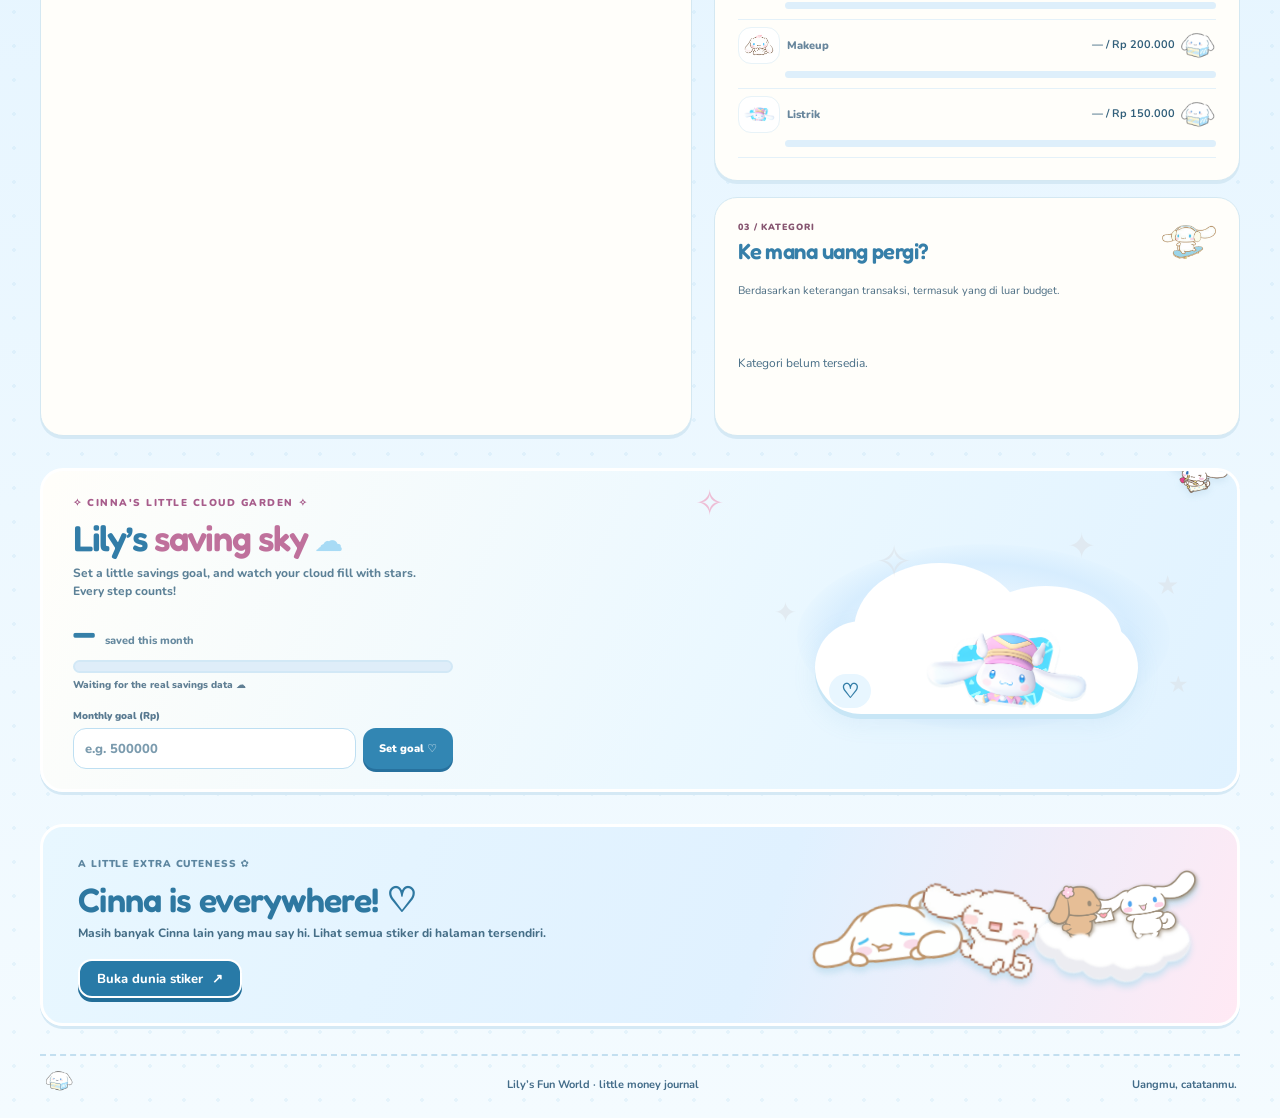
==== commit 6392996b: "dokgi" ====
--- a/index.html
+++ b/index.html
@@ -13,7 +13,7 @@
 <link href="assets/stickers/hello.webp" id="app-favicon" rel="icon" type="image/webp"/>
 <link href="style.css" rel="stylesheet"/><link href="redesign.css" rel="stylesheet"/><link href="polish.css" rel="stylesheet"/><link href="finishing.css" rel="stylesheet"/>
 <link rel="stylesheet" href="compact-sheet.css">
-<link rel="manifest" href="manifest.webmanifest">
+<link rel="manifest" href="manifest.webmanifest?v=20261111">
 <link rel="apple-touch-icon" sizes="180x180" href="icons/cinna-apple-180.png">
 <link rel="stylesheet" href="nopal-midnight.css">
 <link rel="stylesheet" href="nopal-modal-polish.css">
@@ -161,7 +161,7 @@
 <div class="dialog-header"><img alt="" aria-hidden="true" class="lily-only dialog-puppy" height="72" src="assets/stickers/hello.webp" width="87"/><div><div class="eyebrow">TRANSAKSI BARU</div><h2 id="entry-title">Catat uangmu</h2></div><button aria-label="Tutup" class="icon-btn" id="close-dialog" type="button"><svg viewbox="0 0 24 24"><path d="M18 6 6 18M6 6l12 12"></path></svg></button></div>
 <label class="form-field"><span>Jenis</span><select id="entry-type" name="type" required=""><option value="Pengeluaran">Pengeluaran</option><option value="Pemasukan">Pemasukan</option><option value="Tabungan">Tabungan</option></select></label>
 <label class="form-field"><span>Nominal (Rp)</span><div class="amount-control"><b>Rp</b><input id="entry-amount" inputmode="numeric" min="1" name="amount" placeholder="0" required="" step="1" type="number"/></div></label>
-<div aria-label="Ide cepat untuk keterangan" class="lily-extra note-ideas"><span>Little shortcuts <span aria-hidden="true">✿</span></span><div aria-label="Isi keterangan dengan kategori" class="idea-chips" role="group"><button data-note="Makan" type="button">🍰 Makan</button><button data-note="Transport" type="button">🚌 Transport</button><button data-note="Skincare" type="button">🧴 Skincare</button><button data-note="Listrik" type="button">⚡ Listrik</button><button data-note="Arisan" type="button">🎀 Arisan</button></div></div>
+<div aria-label="Ide cepat untuk keterangan" class="lily-extra note-ideas"><span>Little shortcuts <span aria-hidden="true">✿</span></span><div aria-label="Isi keterangan dengan kategori" class="idea-chips" role="group"><button data-note="Makan" type="button">🍰 Makan</button><button data-note="Transport" type="button">🚌 Transport</button><button data-note="Skincare" type="button">🧴 Skincare</button><button data-note="Listrik" type="button">⚡ Listrik</button><button data-note="Arisan" type="button">🎀 Arisan</button><button data-note="Dokter Gigi" type="button">🦷 Dokter Gigi</button></div></div>
 <label class="form-field"><span>Keterangan</span><input autocomplete="off" id="entry-note" maxlength="180" name="note" placeholder="Mis. makan siang"/></label>
 <p class="lily-extra save-helper" id="save-helper">Cinna is cheering for your little money moments! ♡</p>
 <label class="form-field"><span>Tanggal transaksi</span><input id="entry-date" name="date" required="" type="date"/></label>
